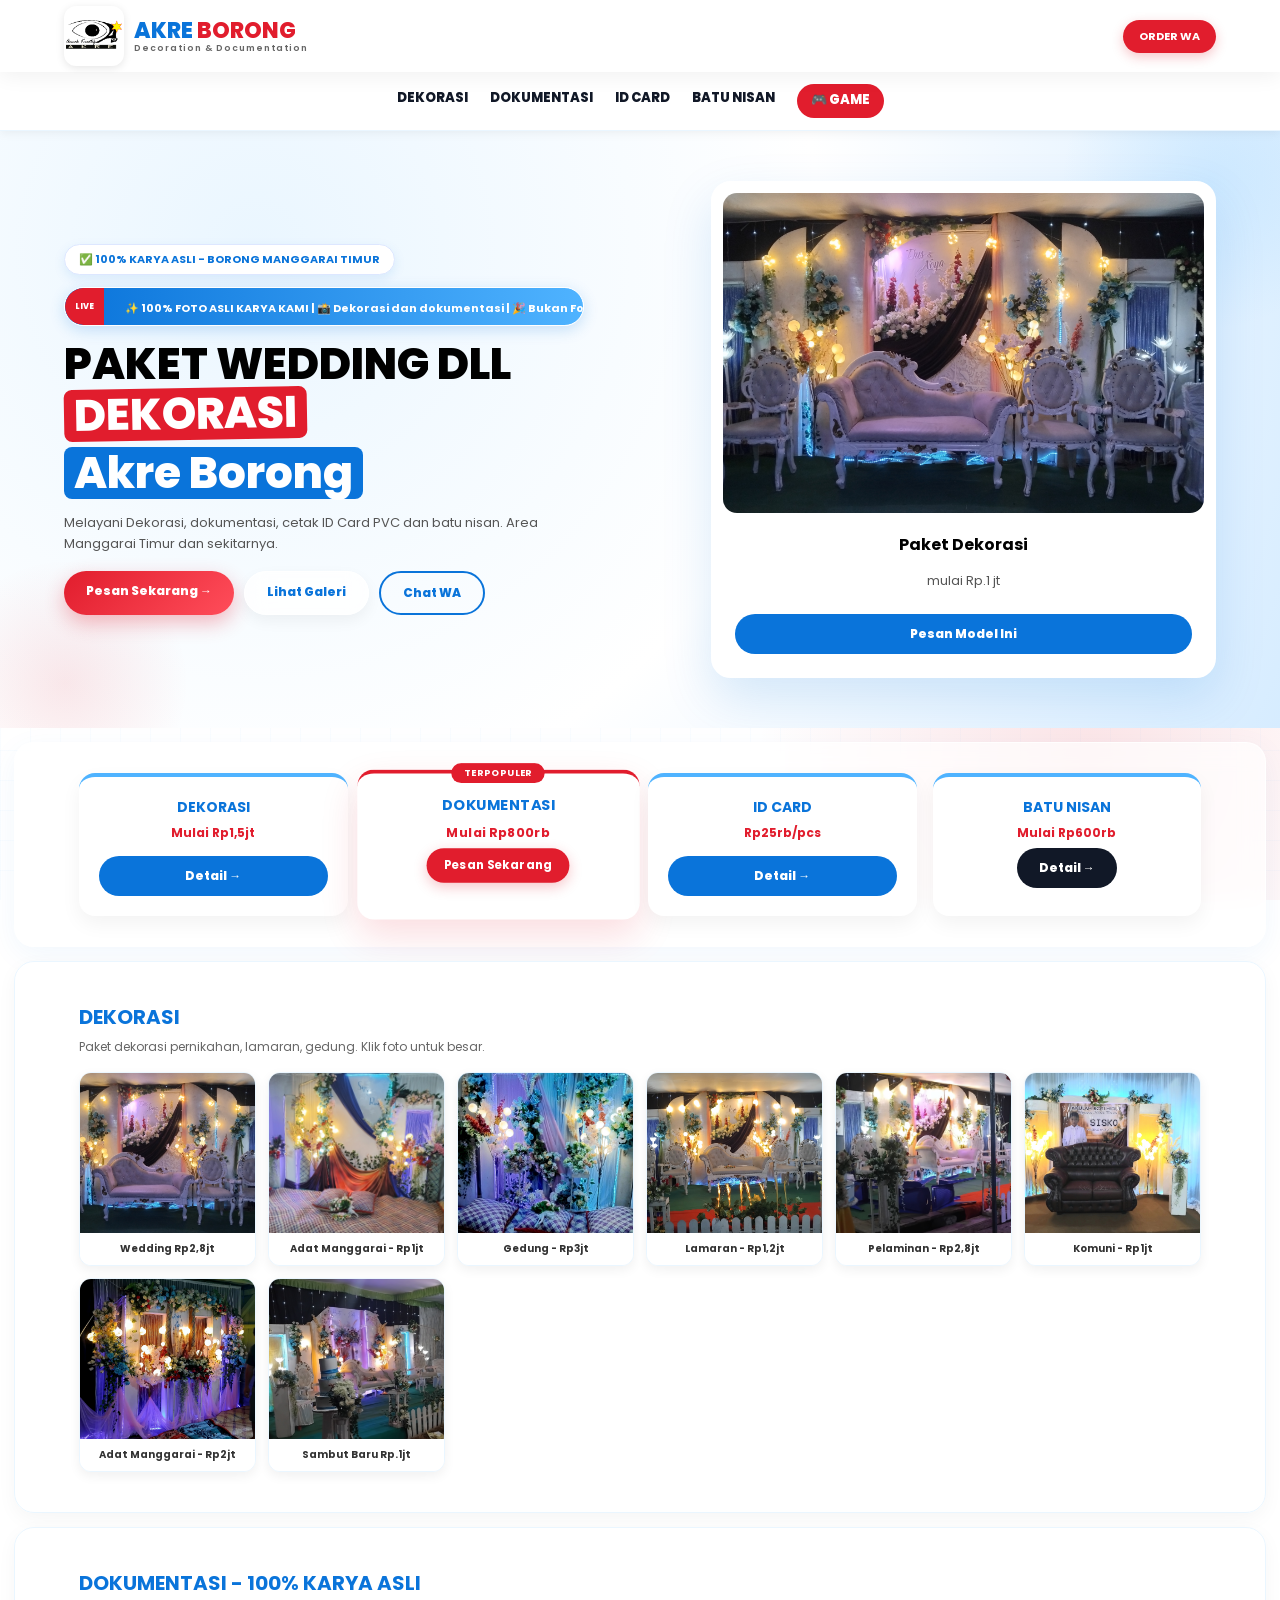
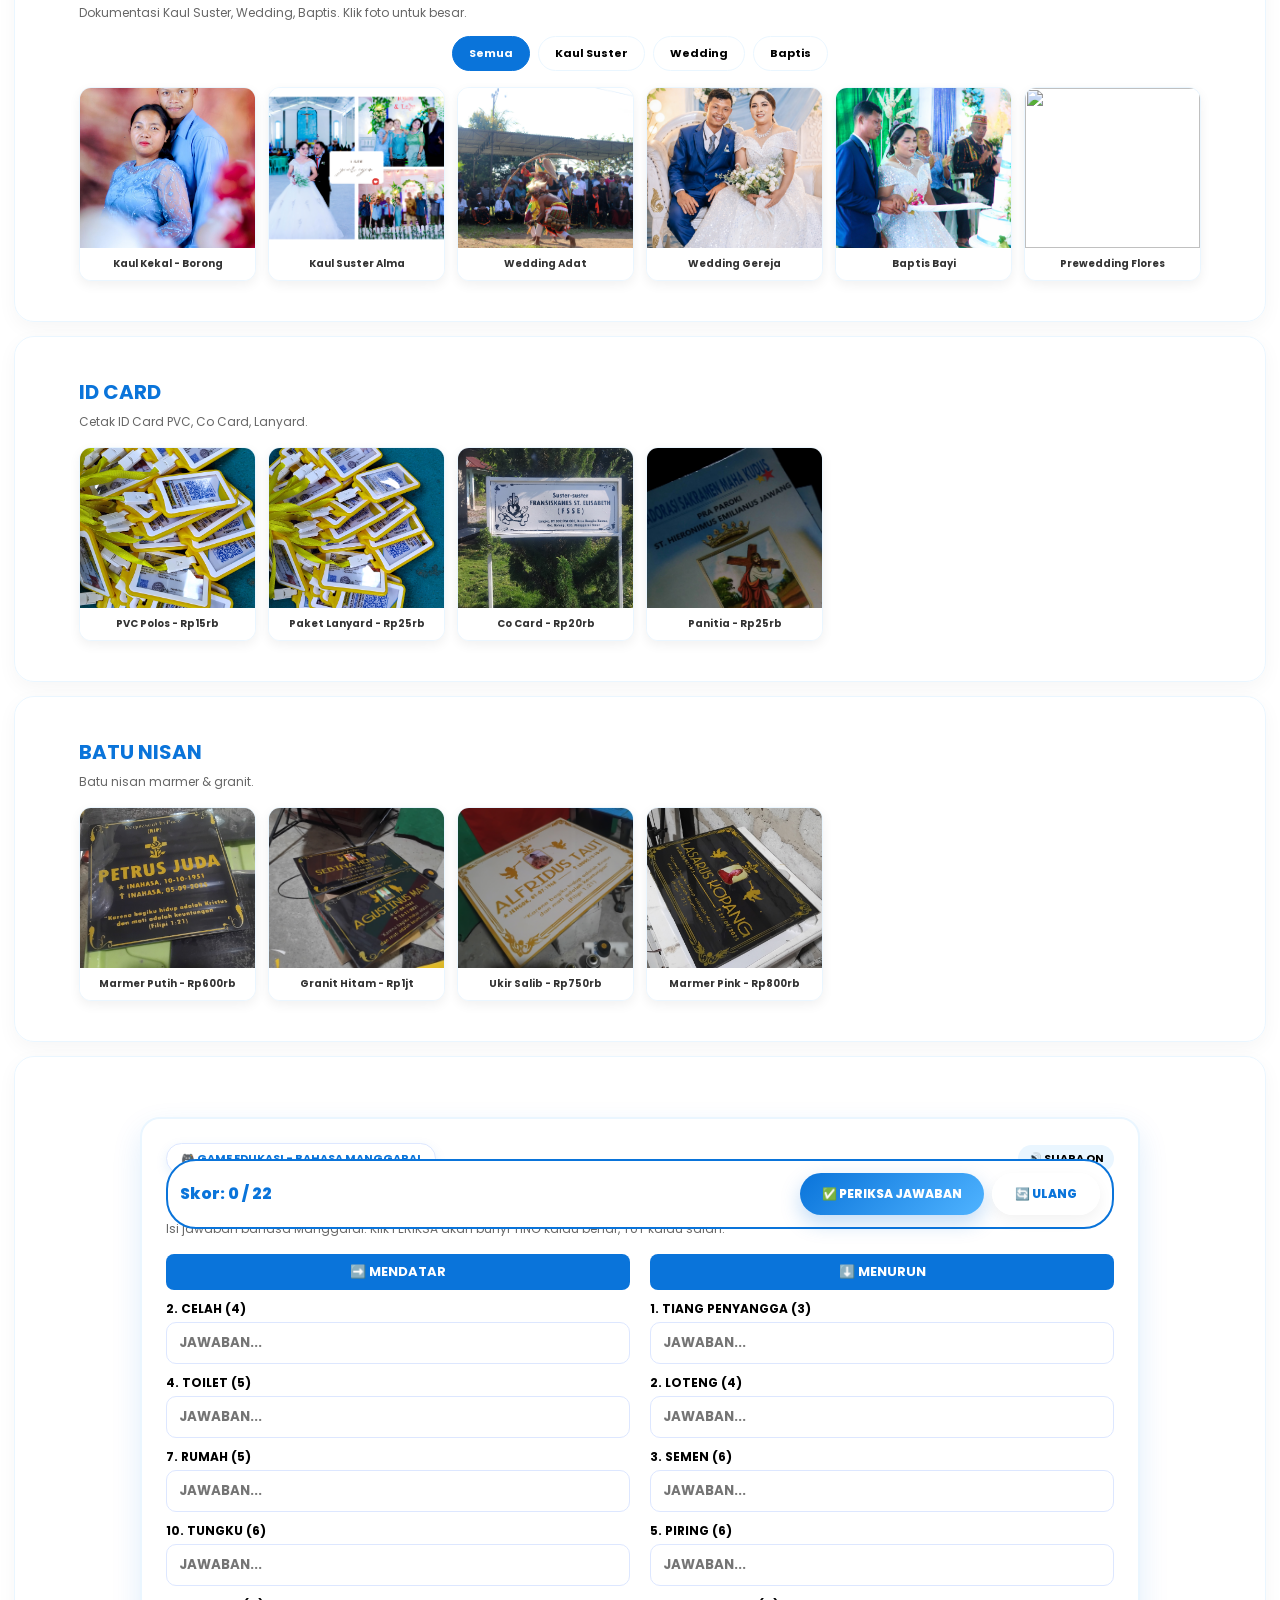
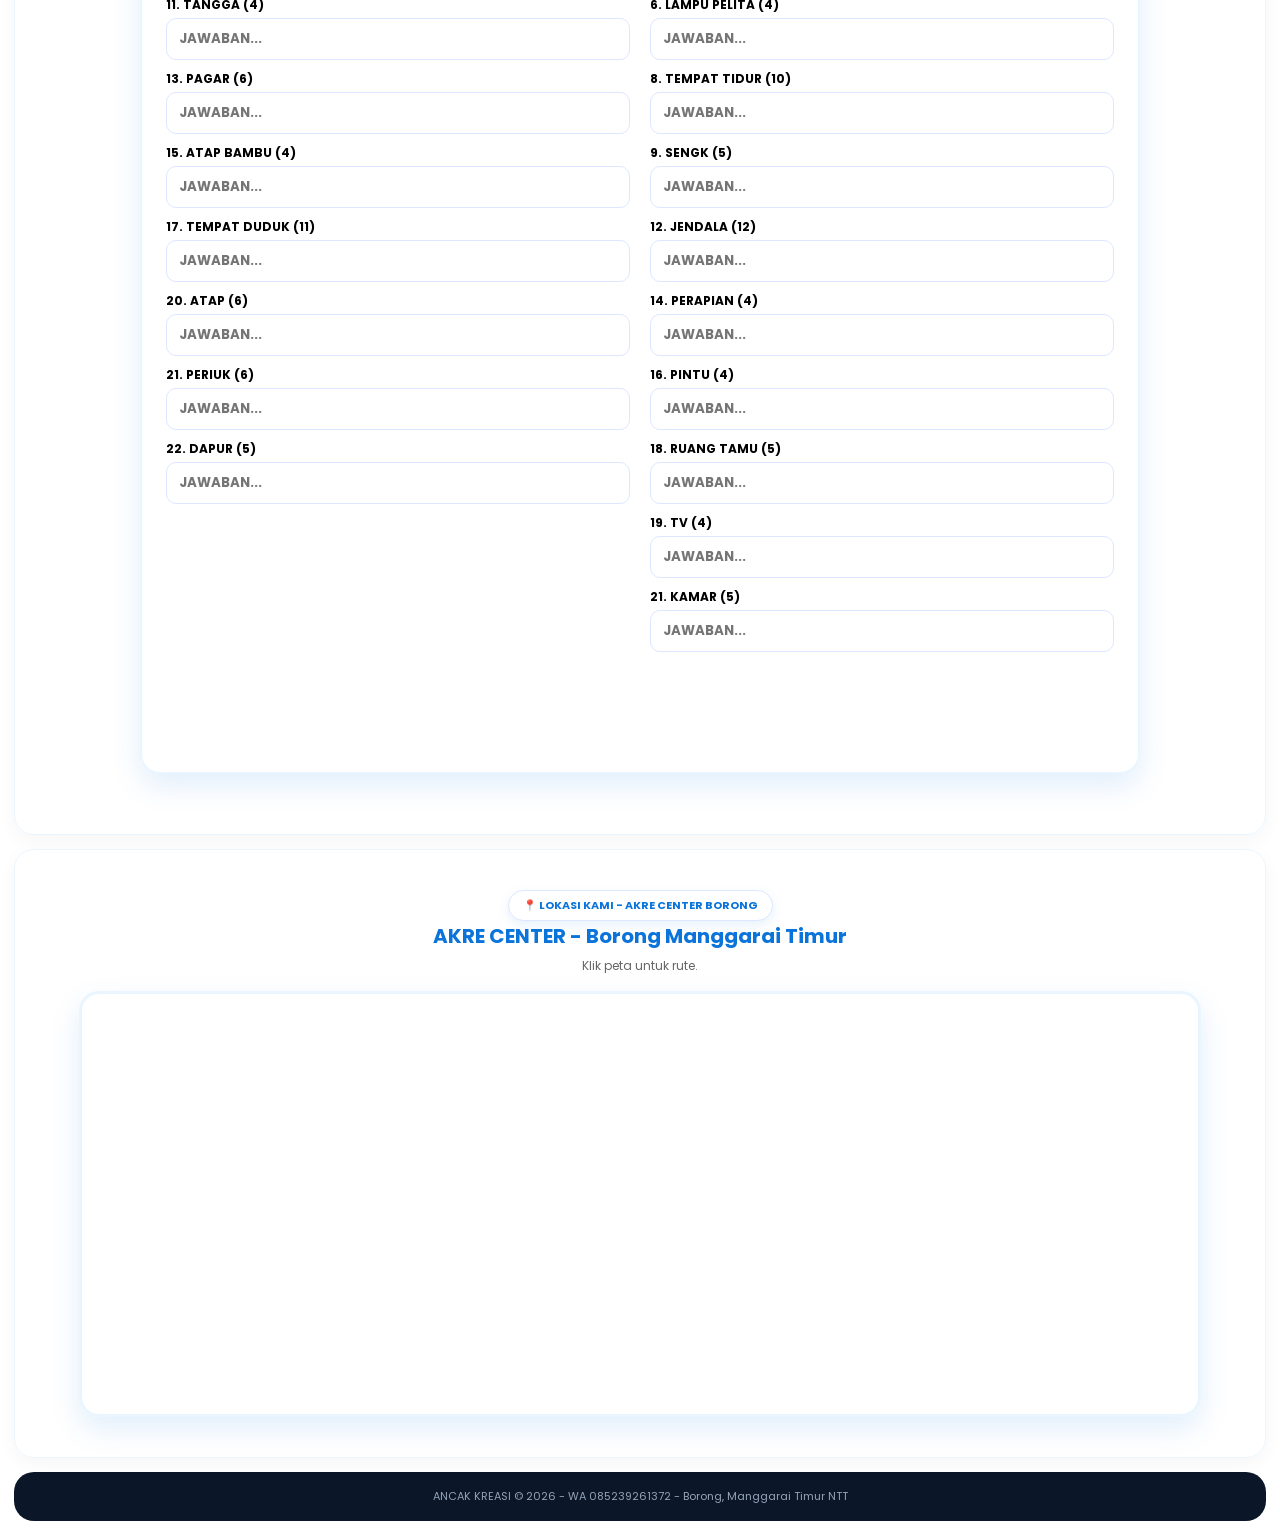
==== index.html @ f11e7304 "Enhance game section and update ID Card/Batu Nisan Added a new game section with interactive feature" ====
<!DOCTYPE html>
<html lang="id">
<head>
<meta charset="UTF-8">
<meta name="viewport" content="width=device-width, initial-scale=1.0">
<title>AKRE BORONG - Dekorasi Manggarai Timur Borong NTT</title>
<meta name="description" content="Pusat dekorasi wedding, dokumentasi, ID Card, batu nisan di Borong Manggarai Timur NTT. 100% karya asli.">
<link rel="stylesheet" href="style.css">
<link href="https://fonts.googleapis.com/css2?family=Poppins:wght@400;600;700;800&display=swap" rel="stylesheet">
<link rel="icon" href="logo.png">
<style>
.game-box{max-width:1000px;margin:20px auto;background:white;padding:24px;border-radius:20px;border:2px solid #eaf6ff;box-shadow:0 12px 30px rgba(10,116,218,.12)}
.game-box .columns{display:grid;grid-template-columns:1fr 1fr;gap:20px;margin-top:16px}
@media(max-width:700px){.game-box .columns{grid-template-columns:1fr}}
.col h3{background:#0a74da;color:white;padding:8px 12px;border-radius:8px;font-size:13px;text-align:center;margin-bottom:10px}
.item{margin:10px 0} .item label{font-size:12px;font-weight:700;display:block;margin-bottom:4px}
.item input{width:100%;padding:10px 12px;border-radius:10px;border:1.5px solid #dde7ff;font-weight:700;text-transform:uppercase}
.item.correct input{border-color:#28a745;background:#d4edda} .item.wrong input{border-color:#dc3545;background:#f8d7da}
.score-bar{position:sticky;bottom:10px;background:white;border:2px solid #0a74da;padding:12px;border-radius:30px;display:flex;justify-content:space-between;align-items:center;flex-wrap:wrap;gap:8px;margin-top:16px}
.sound-toggle{font-size:11px;background:#eaf6ff;padding:5px 10px;border-radius:20px;cursor:pointer;border:none;font-weight:700}
</style>
</head>
<body>

<header class="navbar">
 <div class="logo">
  <img src="logo.png" alt="Logo AKRE BORONG" class="logo-img">
  <div class="logo-text">AKRE <span>BORONG</span><small>Decoration & Documentation</small></div>
</div>
  <a href="https://wa.me/6285239261372" class="btn btn-red-small">ORDER WA</a>
</header>

<nav class="menu-bar">
  <a href="#dekorasi" class="active">DEKORASI</a>
  <a href="#dokumentasi">DOKUMENTASI</a>
  <a href="#idcard">ID CARD</a>
  <a href="#batu-nisan">BATU NISAN</a>
  <a href="#game-mbaru" style="background:#e11d2d;color:white;padding:6px 14px;border-radius:20px;">🎮 GAME</a>
</nav>

<section class="hero">
  <div class="hero-text">
  <span class="badge-top">✅ 100% KARYA ASLI - BORONG MANGGARAI TIMUR</span>
  <div class="marquee-karya-asli">
    <div class="marquee-track-karya">
      <span>✨ 100% FOTO ASLI KARYA KAMI | 📸 Dekorasi dan dokumentasi | 🎉 Bukan Foto Google | 💎 Hasil Dokumentasi kami | 🔥 Promo Dekorasi + Dokumentasi ada diskon | 📍 Borong Manggarai Timur | 💬 WA 085239261372 |</span>
      <span>✨ 100% FOTO ASLI KARYA KAMI | 📸 Dekorasi dan dokumentasi | 🎉 Bukan Foto Google | 💎 Hasil Dokumentasi kami | 🔥 Promo Dekorasi + Dokumentasi ada diskon | 📍 Borong Manggarai Timur | 💬 WA 085239261372 |</span>
    </div>
  </div>
  <h1>PAKET WEDDING DLL <br><span class="highlight-red">DEKORASI</span><br><span class="highlight-blue">Akre Borong</span></h1>
    <p>Melayani Dekorasi, dokumentasi, cetak ID Card PVC dan batu nisan. Area Manggarai Timur dan sekitarnya.</p>
    <div class="hero-buttons">
      <a href="#dekorasi" class="btn btn-gradient-red">Pesan Sekarang →</a>
      <a href="#dokumentasi" class="btn btn-glass-white">Lihat Galeri</a>
      <a href="https://wa.me/6285239261372" class="btn btn-outline-blue">Chat WA</a>
    </div>
  </div>
  <div class="hero-card">
    <img src="dekorasi.jpg" alt="dekorasi">
    <div class="card-mini">
      <h4>Paket Dekorasi</h4>
      <p>mulai Rp.1 jt</p>
      <a href="#dekorasi" class="btn btn-blue-full">Pesan Model Ini</a>
    </div>
  </div>
</section>

<section class="features">
  <div class="feature-box"><h3>DEKORASI</h3><p>Mulai Rp1,5jt</p><a href="#dekorasi" class="btn btn-blue">Detail →</a></div>
  <div class="feature-box featured"><div class="ribbon">TERPOPULER</div><h3>DOKUMENTASI</h3><p>Mulai Rp800rb</p><a href="#dokumentasi" class="btn btn-red">Pesan Sekarang</a></div>
  <div class="feature-box"><h3>ID CARD</h3><p>Rp25rb/pcs</p><a href="#idcard" class="btn btn-blue">Detail →</a></div>
  <div class="feature-box"><h3>BATU NISAN</h3><p>Mulai Rp600rb</p><a href="#batu-nisan" class="btn btn-dark">Detail →</a></div>
</section>

<section id="dekorasi" class="konten-section">
  <h2>DEKORASI</h2>
  <p>Paket dekorasi pernikahan, lamaran, gedung. Klik foto untuk besar.</p>
  <div class="gallery-grid">
    <div class="gallery-item"><img src="dekorasi.jpg" onclick="openLightbox(this.src)"><span class="gallery-caption">Wedding Rp2,8jt</span></div>
    <div class="gallery-item"><img src="dekorasi2.jpg" onclick="openLightbox(this.src)"><span class="gallery-caption">Adat Manggarai - Rp1jt</span></div>
    <div class="gallery-item"><img src="dekorasi3.jpg" onclick="openLightbox(this.src)"><span class="gallery-caption">Gedung - Rp3jt</span></div>
    <div class="gallery-item"><img src="dekorasi4.jpg" onclick="openLightbox(this.src)"><span class="gallery-caption">Lamaran - Rp1,2jt</span></div>
    <div class="gallery-item"><img src="dekorasi5.jpg" onclick="openLightbox(this.src)"><span class="gallery-caption">Pelaminan - Rp2,8jt</span></div>
    <div class="gallery-item"><img src="dekorasi6.jpg" onclick="openLightbox(this.src)"><span class="gallery-caption">Komuni - Rp1jt</span></div>
    <div class="gallery-item"><img src="dekorasi7.jpg" onclick="openLightbox(this.src)"><span class="gallery-caption">Adat Manggarai - Rp2jt</span></div>
    <div class="gallery-item"><img src="dekorasi8.jpg" onclick="openLightbox(this.src)"><span class="gallery-caption">Sambut Baru Rp.1jt</span></div>
  </div>
</section>

<section id="dokumentasi" class="konten-section">
  <h2>DOKUMENTASI - 100% KARYA ASLI</h2>
  <p>Dokumentasi Kaul Suster, Wedding, Baptis. Klik foto untuk besar.</p>
  <div class="filter-buttons">
    <button class="filter-btn active" onclick="filterDok('all')">Semua</button>
    <button class="filter-btn" onclick="filterDok('kaul')">Kaul Suster</button>
    <button class="filter-btn" onclick="filterDok('wedding')">Wedding</button>
    <button class="filter-btn" onclick="filterDok('baptis')">Baptis</button>
  </div>
  <div class="gallery-grid dok-grid">
    <div class="gallery-item" data-category="kaul"><img src="dokumentasi.jpg" onclick="openLightbox(this.src)"><span class="gallery-caption">Kaul Kekal - Borong</span></div>
    <div class="gallery-item" data-category="kaul"><img src="dokumentasi2.jpg" onclick="openLightbox(this.src)"><span class="gallery-caption">Kaul Suster Alma</span></div>
    <div class="gallery-item" data-category="wedding"><img src="dokumentasi3.jpg" onclick="openLightbox(this.src)"><span class="gallery-caption">Wedding Adat</span></div>
    <div class="gallery-item" data-category="wedding"><img src="dokumentasi4.jpg" onclick="openLightbox(this.src)"><span class="gallery-caption">Wedding Gereja</span></div>
    <div class="gallery-item" data-category="baptis"><img src="dokumentasi5.jpg" onclick="openLightbox(this.src)"><span class="gallery-caption">Baptis Bayi</span></div>
    <div class="gallery-item" data-category="wedding"><img src="dokumentasi6.jpg" onclick="openLightbox(this.src)"><span class="gallery-caption">Prewedding Flores</span></div>
  </div>
</section>

<section id="idcard" class="konten-section"><h2>ID CARD</h2><p>Cetak ID Card PVC, Co Card, Lanyard.</p><div class="gallery-grid"><div class="gallery-item"><img src="idcard.jpg" onclick="openLightbox(this.src)"><span class="gallery-caption">PVC Polos - Rp15rb</span></div><div class="gallery-item"><img src="idcard2.jpg" onclick="openLightbox(this.src)"><span class="gallery-caption">Paket Lanyard - Rp25rb</span></div><div class="gallery-item"><img src="idcard3.jpg" onclick="openLightbox(this.src)"><span class="gallery-caption">Co Card - Rp20rb</span></div><div class="gallery-item"><img src="idcard4.jpg" onclick="openLightbox(this.src)"><span class="gallery-caption">Panitia - Rp25rb</span></div></div></section>

<section id="batu-nisan" class="konten-section"><h2>BATU NISAN</h2><p>Batu nisan marmer & granit.</p><div class="gallery-grid"><div class="gallery-item"><img src="nisan.jpg" onclick="openLightbox(this.src)"><span class="gallery-caption">Marmer Putih - Rp600rb</span></div><div class="gallery-item"><img src="nisan2.jpg" onclick="openLightbox(this.src)"><span class="gallery-caption">Granit Hitam - Rp1jt</span></div><div class="gallery-item"><img src="nisan3.jpg" onclick="openLightbox(this.src)"><span class="gallery-caption">Ukir Salib - Rp750rb</span></div><div class="gallery-item"><img src="nisan4.jpg" onclick="openLightbox(this.src)"><span class="gallery-caption">Marmer Pink - Rp800rb</span></div></div></section>

<section id="game-mbaru" class="konten-section">
  <div class="game-box">
    <div style="display:flex;justify-content:space-between;align-items:center;flex-wrap:wrap;gap:8px">
      <span class="badge-top">🎮 GAME EDUKASI - BAHASA MANGGARAI</span>
      <button id="soundBtn" class="sound-toggle" onclick="toggleSound()">🔊 SUARA ON</button>
    </div>
    <h2 style="margin-top:10px">Teka Teki Silang: Rumah Mbaru</h2>
    <p style="font-size:12px;color:#666">Isi jawaban bahasa Manggarai. Klik PERIKSA akan bunyi TING kalau benar, TUT kalau salah.</p>
    <div class="columns">
      <div class="col" id="mendatar"><h3>➡️ MENDATAR</h3></div>
      <div class="col" id="menurun"><h3>⬇️ MENURUN</h3></div>
    </div>
    <div class="score-bar">
      <div id="scoreText" style="font-weight:800;color:#0a74da">Skor: 0 / 22</div>
      <div style="display:flex;gap:8px">
        <button class="btn btn-gradient-blue" onclick="checkGame()">✅ PERIKSA JAWABAN</button>
        <button class="btn btn-glass-white" onclick="resetGame()">🔄 ULANG</button>
      </div>
    </div>
  </div>
</section>

<section id="lokasi" class="konten-section maps-section">
  <div class="maps-header">
    <span class="badge-top">📍 LOKASI KAMI - AKRE CENTER BORONG</span>
    <h2>AKRE CENTER - Borong Manggarai Timur</h2>
    <p>Klik peta untuk rute.</p>
  </div>
  <div class="maps-wrapper">
    <iframe src="https://www.google.com/maps/embed?pb=!1m18!1m12!1m3!1d3943.261555715045!2d120.58934627482067!3d-8.761443889459057!2m3!1f0!2f0!3f0!3m2!1i1024!2i768!4f13.1!3m3!1m2!1s0x2db30ce6aaaaaaab%3A0x481b73c2563d6dce!2sAKRE%20CENTER!5e0!3m2!1sid!2sid!4v1792207381445!5m2!1sid!2sid" width="100%" height="420" style="border:0;" allowfullscreen="" loading="lazy"></iframe>
  </div>
</section>

<div id="lightbox" class="lightbox" onclick="closeLightbox()"><span class="close">&times;</span><img id="lightbox-img" src=""></div>
<footer>ANCAK KREASI © 2026 - WA 085239261372 - Borong, Manggarai Timur NTT</footer>

<script>
// === SOUND SYSTEM TANPA FILE MP3 ===
let audioCtx=null; let soundOn=true;
function initAudio(){ if(!audioCtx) audioCtx=new (window.AudioContext||window.webkitAudioContext)(); }
function tone(f,d,v=0.4,t='sine'){ if(!soundOn) return; initAudio(); const o=audioCtx.createOscillator(), g=audioCtx.createGain(); o.type=t; o.frequency.value=f; o.connect(g); g.connect(audioCtx.destination); g.gain.setValueAtTime(v,audioCtx.currentTime); g.gain.exponentialRampToValueAtTime(0.01,audioCtx.currentTime+d); o.start(); o.stop(audioCtx.currentTime+d); }
function playCorrect(){ tone(880,0.2,0.5); setTimeout(()=>tone(1200,0.3,0.4),120); if(navigator.vibrate) navigator.vibrate(80); }
function playWrong(){ tone(180,0.4,0.5,'square'); if(navigator.vibrate) navigator.vibrate([100,50,100]); }
function playWin(){ [523,659,784,1046].forEach((f,i)=>setTimeout(()=>tone(f,0.5,0.5),i*150)); setTimeout(()=>tone(1318,1,0.6),700); if(navigator.vibrate) navigator.vibrate([100,50,100,50,300]); }
function toggleSound(){ soundOn=!soundOn; document.getElementById('soundBtn').innerText=soundOn?'🔊 SUARA ON':'🔇 SUARA OFF'; if(soundOn){ initAudio(); tone(600,0.2); } }

// === GAME DATA 22 SOAL ===
const data = {
 mendatar:[
  {no:2, clue:"CELAH (4)", ans:"LEWO"},
  {no:4, clue:"TOILET (5)", ans:"KAKUS"},
  {no:7, clue:"RUMAH (5)", ans:"MBARU"},
  {no:10, clue:"TUNGKU (6)", ans:"LIKANG"},
  {no:11, clue:"TANGGA (4)", ans:"REDE"},
  {no:13, clue:"PAGAR (6)", ans:"KINTAL"},
  {no:15, clue:"ATAP BAMBU (4)", ans:"KAAP"},
  {no:17, clue:"TEMPAT DUDUK (11)", ans:"PALANGLONTO"},
  {no:20, clue:"ATAP (6)", ans:"NGANDO"},
  {no:21, clue:"PERIUK (6)", ans:"LEWING"},
  {no:22, clue:"DAPUR (5)", ans:"DAPUR"},
 ],
 menurun:[
  {no:1, clue:"TIANG PENYANGGA (3)", ans:"NOK"},
  {no:2, clue:"LOTENG (4)", ans:"LEBA"},
  {no:3, clue:"SEMEN (6)", ans:"SEMENG"},
  {no:5, clue:"PIRING (6)", ans:"MANGKO"},
  {no:6, clue:"LAMPU PELITA (4)", ans:"CULU"},
  {no:8, clue:"TEMPAT TIDUR (10)", ans:"PALANGTOKO"},
  {no:9, clue:"SENGK (5)", ans:"BELEK"},
  {no:12, clue:"JENDALA (12)", ans:"PARANTONGANG"},
  {no:14, clue:"PERAPIAN (4)", ans:"SAPO"},
  {no:16, clue:"PINTU (4)", ans:"PARA"},
  {no:18, clue:"RUANG TAMU (5)", ans:"LUTUR"},
  {no:19, clue:"TV (4)", ans:"TIWI"},
  {no:21, clue:"KAMAR (5)", ans:"LOANG"},
 ]
};
function renderGame(){
  const m=document.getElementById('mendatar'), n=document.getElementById('menurun');
  data.mendatar.forEach(o=>{ m.innerHTML+=`<div class="item" id="m-${o.no}"><label>${o.no}. ${o.clue}</label><input id="input-m-${o.no}" placeholder="JAWABAN..." onfocus="initAudio()"></div>`; });
  data.menurun.forEach(o=>{ n.innerHTML+=`<div class="item" id="n-${o.no}"><label>${o.no}. ${o.clue}</label><input id="input-n-${o.no}" placeholder="JAWABAN..." onfocus="initAudio()"></div>`; });
}
renderGame();
function checkGame(){
 let score=0; const total=22; let hasWrong=false;
 [...data.mendatar.map(o=>({...o,type:'m'})), ...data.menurun.map(o=>({...o,type:'n'}))].forEach(o=>{
   const inp=document.getElementById(`input-${o.type}-${o.no}`); const card=document.getElementById(`${o.type}-${o.no}`);
   if(inp.value.toUpperCase().trim()===o.ans){card.className='item correct'; score++;} else {card.className='item wrong'; hasWrong=true;}
 });
 document.getElementById('scoreText').innerText=`Skor: ${score} / ${total} ${score===total?'🎉 MENANG!':''}`;
 if(score===total){ playWin(); setTimeout(()=>{ alert('SELAMAT! Skor 22/22! 🎉 Screenshot & kirim ke WA dapat DISKON 15%!'); window.open('https://wa.me/6285239261372?text=Halo%20AKRE%20saya%20menang%20Game%20TTS%20Mbaru%2022/22'); },700); }
 else if(score>0 && !hasWrong){ playCorrect(); }
 else if(hasWrong && score>0){ playCorrect(); setTimeout(playWrong,350); }
 else { playWrong(); }
}
function resetGame(){ initAudio(); if(soundOn) tone(440,0.15); if(navigator.vibrate) navigator.vibrate(30); document.querySelectorAll('#game-mbaru input').forEach(i=>{i.value=''; i.parentElement.className='item';}); document.getElementById('scoreText').innerText='Skor: 0 / 22'; }

// lain
const sections=document.querySelectorAll('.konten-section'); const menuLinks=document.querySelectorAll('.menu-bar a');
window.addEventListener('scroll',()=>{ let cur=''; sections.forEach(s=>{ if(scrollY>=s.offsetTop-160) cur=s.id; }); menuLinks.forEach(a=>{ a.classList.remove('active'); if(a.getAttribute('href')==='#'+cur) a.classList.add('active'); }); });
function openLightbox(s){document.getElementById('lightbox-img').src=s;document.getElementById('lightbox').classList.add('active');}
function closeLightbox(){document.getElementById('lightbox').classList.remove('active');}
function filterDok(c){ document.querySelectorAll('.filter-btn').forEach(b=>b.classList.remove('active')); event.target.classList.add('active'); document.querySelectorAll('.dok-grid .gallery-item').forEach(it=>{ it.style.display=(c==='all'||it.dataset.category===c)?'block':'none'; }); }
</script>
</body>
</html>
---- style.css ----
:root{
  --blue-light:#4fb3ff;
  --blue-dark:#0a74da;
  --red:#e11d2d;
  --red-light:#ff4d5a;
  --white:#ffffff;
  --gray:#f5f8ff;
}
*{margin:0;padding:0;box-sizing:border-box;font-family:'Poppins',sans-serif}
body{
  background-color:#fff;
  background-image: 
    radial-gradient(circle at 15% 15%, rgba(79,179,255,0.18) 0%, transparent 25%),
    radial-gradient(circle at 85% 85%, rgba(225,29,45,0.12) 0%, transparent 25%),
    radial-gradient(circle at 50% 10%, rgba(79,179,255,0.10) 0%, transparent 30%),
    linear-gradient(rgba(79,179,255,0.03) 1px, transparent 1px),
    linear-gradient(90deg, rgba(79,179,255,0.03) 1px, transparent 1px);
  background-size:100% 100%,100% 100%,100% 100%,30px 30px,30px 30px;
  background-attachment:fixed;
  min-height:100vh;
}
/* NAVBAR */
.navbar{
  display:flex;justify-content:space-between;align-items:center;
  padding:10px 5%;background:rgba(255,255,255,0.98);
  backdrop-filter:blur(12px);position:sticky;top:0;z-index:102;
  box-shadow:0 4px 20px rgba(0,0,0,0.06);height:72px;
}
.logo{display:flex;align-items:center;gap:10px;font-weight:800;font-size:22px;color:var(--blue-dark)}
.logo-img{width:60px;height:60px;border-radius:12px;object-fit:contain;background:white;padding:2px;box-shadow:0 2px 8px rgba(0,0,0,0.1)}
.logo-text{line-height:1} .logo-text small{display:block;font-size:9px;color:#666;font-weight:600;letter-spacing:1px;margin-top:2px}
.logo span{color:var(--red)}
/* MENU BAR 4 MENU - RATA TENGAH */
.menu-bar{
  position:sticky;top:72px;z-index:101;display:flex;justify-content:center;align-items:center;flex-wrap:wrap;gap:22px;
  padding:12px 5%;background:#ffffff;border-bottom:1.5px solid #eaf6ff;width:100%;box-shadow:0 2px 10px rgba(0,0,0,0.06);
}
.menu-bar a{font-size:13px;font-weight:800;color:#111827;text-decoration:none;white-space:nowrap;padding-bottom:4px;border-bottom:2.5px solid transparent;transition:.2s}
.menu-bar a.active{color:var(--red);border-bottom-color:var(--red)} .menu-bar a:hover{color:var(--blue-light)}
/* HERO */
.hero{position:relative;overflow:hidden;display:grid;grid-template-columns:1.1fr 0.9fr;gap:30px;padding:50px 5%;background:radial-gradient(circle at 20% 20%, #eaf6ff 0%, #ffffff 50%, #d6ecff 100%);align-items:center}
.hero::before{content:"";position:absolute;width:300px;height:300px;background:radial-gradient(circle, rgba(79,179,255,0.15), transparent 70%);border-radius:50%;top:-100px;right:-80px;z-index:0}
.hero::after{content:"";position:absolute;width:250px;height:250px;background:radial-gradient(circle, rgba(225,29,45,0.10), transparent 70%);border-radius:50%;bottom:-80px;left:-60px;z-index:0}
.hero > *{position:relative;z-index:1}
.badge-top{background:var(--white);color:var(--blue-dark);border:1.5px solid #dde7ff;padding:6px 14px;border-radius:30px;font-size:11px;font-weight:700;display:inline-block;box-shadow:0 4px 12px rgba(10,116,218,0.1)}
.hero h1{font-size:44px;line-height:1.1;margin:14px 0;font-weight:800} .highlight-red{background:var(--red);color:white;padding:2px 10px;border-radius:8px;transform:rotate(-1deg);display:inline-block} .highlight-blue{background:var(--blue-dark);color:white;padding:2px 10px;border-radius:8px;display:inline-block;margin-top:6px}
.hero p{font-size:13px;color:#555;line-height:1.6;margin:14px 0;max-width:480px} .hero-buttons{display:flex;gap:10px;flex-wrap:wrap;margin-top:16px}
.hero-card{background:white;border-radius:20px;padding:10px;box-shadow:0 20px 50px rgba(10,116,218,0.15);border:2px solid white}
.hero-card img{width:100%;height:320px;object-fit:cover;border-radius:14px} .card-mini{padding:12px;text-align:center}
/* MARQUEE */
.marquee-karya-asli{background:linear-gradient(90deg, #0a74da, #4fb3ff);color:white;border-radius:30px;padding:6px 0;overflow:hidden;white-space:nowrap;margin:12px 0 8px 0;max-width:520px;box-shadow:0 4px 15px rgba(10,116,218,0.2);border:1.5px solid white;position:relative}
.marquee-karya-asli::before{content:"LIVE";position:absolute;left:0;top:0;bottom:0;background:#e11d2d;color:white;font-size:8px;font-weight:800;padding:0 10px;display:flex;align-items:center;border-radius:30px 0 0 30px;z-index:2;animation:blink 1.5s infinite}
.marquee-track-karya{display:inline-flex;animation:marqueeKarya 22s linear infinite;padding-left:60px} .marquee-track-karya span{padding-right:40px;font-size:11px;font-weight:700}
@keyframes marqueeKarya{0%{transform:translateX(0)}100%{transform:translateX(-50%)}} @keyframes blink{0%,100%{opacity:1}50%{opacity:0.6}}
/* BUTTONS */
.btn{padding:11px 22px;border-radius:30px;font-size:12px;font-weight:800;text-decoration:none;display:inline-block;transition:all .3s ease;cursor:pointer;border:none}
.btn-gradient-red{background:linear-gradient(135deg, var(--red), var(--red-light));color:white;box-shadow:0 8px 20px rgba(225,29,45,0.3)} .btn-gradient-blue{background:linear-gradient(135deg, var(--blue-dark), var(--blue-light));color:white;box-shadow:0 8px 20px rgba(10,116,218,0.25)}
.btn-glass-white{background:rgba(255,255,255,0.8);backdrop-filter:blur(10px);border:1.5px solid white;color:var(--blue-dark);box-shadow:0 6px 15px rgba(0,0,0,0.05)} .btn-outline-blue{background:transparent;border:2px solid var(--blue-dark);color:var(--blue-dark)}
.btn-blue-full,.btn-blue{background:var(--blue-dark);color:white;width:100%;margin-top:8px;text-align:center} .btn-red,.btn-red-small{background:var(--red);color:white;box-shadow:0 4px 12px rgba(225,29,45,0.25);padding:8px 16px;border-radius:20px;font-size:11px;text-decoration:none;display:inline-block;font-weight:700}
.btn-dark{background:#111827;color:white}
/* FEATURES */
.features{display:grid;grid-template-columns:repeat(4,1fr);gap:16px;padding:30px 5%;background:rgba(255,255,255,0.7);backdrop-filter:blur(12px);margin:14px;border-radius:20px;border:1px solid rgba(255,255,255,0.8);box-shadow:0 8px 30px rgba(10,116,218,0.06)}
.feature-box{background:white;border-radius:16px;padding:20px;text-align:center;box-shadow:0 8px 20px rgba(0,0,0,0.05);border-top:4px solid var(--blue-light);position:relative;transition:.3s}
.feature-box:hover{transform:translateY(-6px)} .feature-box.featured{border-top-color:var(--red);transform:scale(1.05);box-shadow:0 15px 35px rgba(225,29,45,0.15)}
.feature-box h3{font-size:14px;color:var(--blue-dark)} .feature-box p{font-size:12px;color:var(--red);font-weight:700;margin:6px 0}
.ribbon{position:absolute;top:-10px;left:50%;transform:translateX(-50%);background:var(--red);color:white;font-size:9px;padding:3px 12px;border-radius:20px;font-weight:700}
/* KONTEN SECTION */
.konten-section{padding:40px 5%;background:rgba(255,255,255,0.9);backdrop-filter:blur(10px);margin:14px;border-radius:20px;border:1px solid #eaf6ff;box-shadow:0 6px 20px rgba(0,0,0,0.04)}
.konten-section h2{color:var(--blue-dark);font-size:20px} .konten-section p{font-size:12px;color:#666;margin:6px 0 14px}
/* GALLERY - BANYAK FOTO */
.gallery-grid{display:grid;grid-template-columns:repeat(auto-fill, minmax(160px,1fr));gap:12px;margin-top:16px}
.gallery-item{background:white;border-radius:12px;overflow:hidden;box-shadow:0 4px 12px rgba(0,0,0,0.06);border:1.5px solid #eaf6ff;cursor:pointer;transition:.2s}
.gallery-item:hover{transform:translateY(-4px);box-shadow:0 8px 20px rgba(0,0,0,0.12)} .gallery-item img{width:100%;height:160px;object-fit:cover;display:block}
.gallery-caption{display:block;padding:8px;font-size:10px;font-weight:700;text-align:center;background:white;color:#333}
/* FILTER DOKUMENTASI */
.filter-buttons{display:flex;gap:8px;flex-wrap:wrap;margin:14px 0;justify-content:center}
.filter-btn{padding:8px 16px;border-radius:20px;border:1.5px solid #eaf6ff;background:white;font-size:11px;font-weight:700;cursor:pointer;transition:.2s}
.filter-btn.active,.filter-btn:hover{background:#0a74da;color:white;border-color:#0a74da}
/* LIGHTBOX */
.lightbox{display:none;position:fixed;z-index:9999;left:0;top:0;width:100%;height:100%;background:rgba(0,0,0,0.85);backdrop-filter:blur(5px);justify-content:center;align-items:center}
.lightbox.active{display:flex} .lightbox img{max-width:90%;max-height:85%;border-radius:12px;box-shadow:0 20px 60px rgba(0,0,0,0.5)}
.lightbox .close{position:absolute;top:20px;right:30px;color:white;font-size:40px;font-weight:700;cursor:pointer}
/* MAPS AKRE CENTER */
.maps-section{text-align:center}
.maps-header{margin-bottom:16px}
.maps-wrapper{position:relative;border:3px solid #eaf6ff;border-radius:20px;overflow:hidden;box-shadow:0 12px 30px rgba(10,116,218,0.12)}
.maps-wrapper iframe{display:block;width:100%;height:420px;border:0}
.maps-overlay-btn{position:absolute;bottom:14px;left:50%;transform:translateX(-50%);display:flex;gap:8px;flex-wrap:wrap;justify-content:center;z-index:2;background:rgba(255,255,255,0.9);backdrop-filter:blur(8px);padding:8px 12px;border-radius:30px;box-shadow:0 6px 20px rgba(0,0,0,0.1)}
/* CTA & FOOTER */
.cta{background:rgba(255,255,255,0.8);padding:30px 5%;text-align:center;margin:14px;border-radius:20px} .cta h2{color:var(--blue-dark);margin-bottom:16px} .cta-buttons{display:flex;gap:12px;justify-content:center;flex-wrap:wrap}
footer{background:#0b1628;color:#94a3b8;text-align:center;padding:16px;font-size:11px;border-radius:20px;margin:14px}
/* RESPONSIVE */
@media(max-width:800px){.hero,.features{grid-template-columns:1fr} .hero h1{font-size:32px} .feature-box.featured{transform:none}}
@media(max-width:700px){
  .menu-bar{gap:10px;padding:10px 8px;top:72px} 
  .menu-bar a{font-size:11px}
  .gallery-grid{grid-template-columns:repeat(2,1fr);gap:8px}
  .gallery-item img{height:130px}
  .maps-wrapper iframe{height:320px}
  .maps-overlay-btn{position:static;transform:none;margin:10px auto 0;background:transparent;box-shadow:none;backdrop-filter:none;padding:0}
}
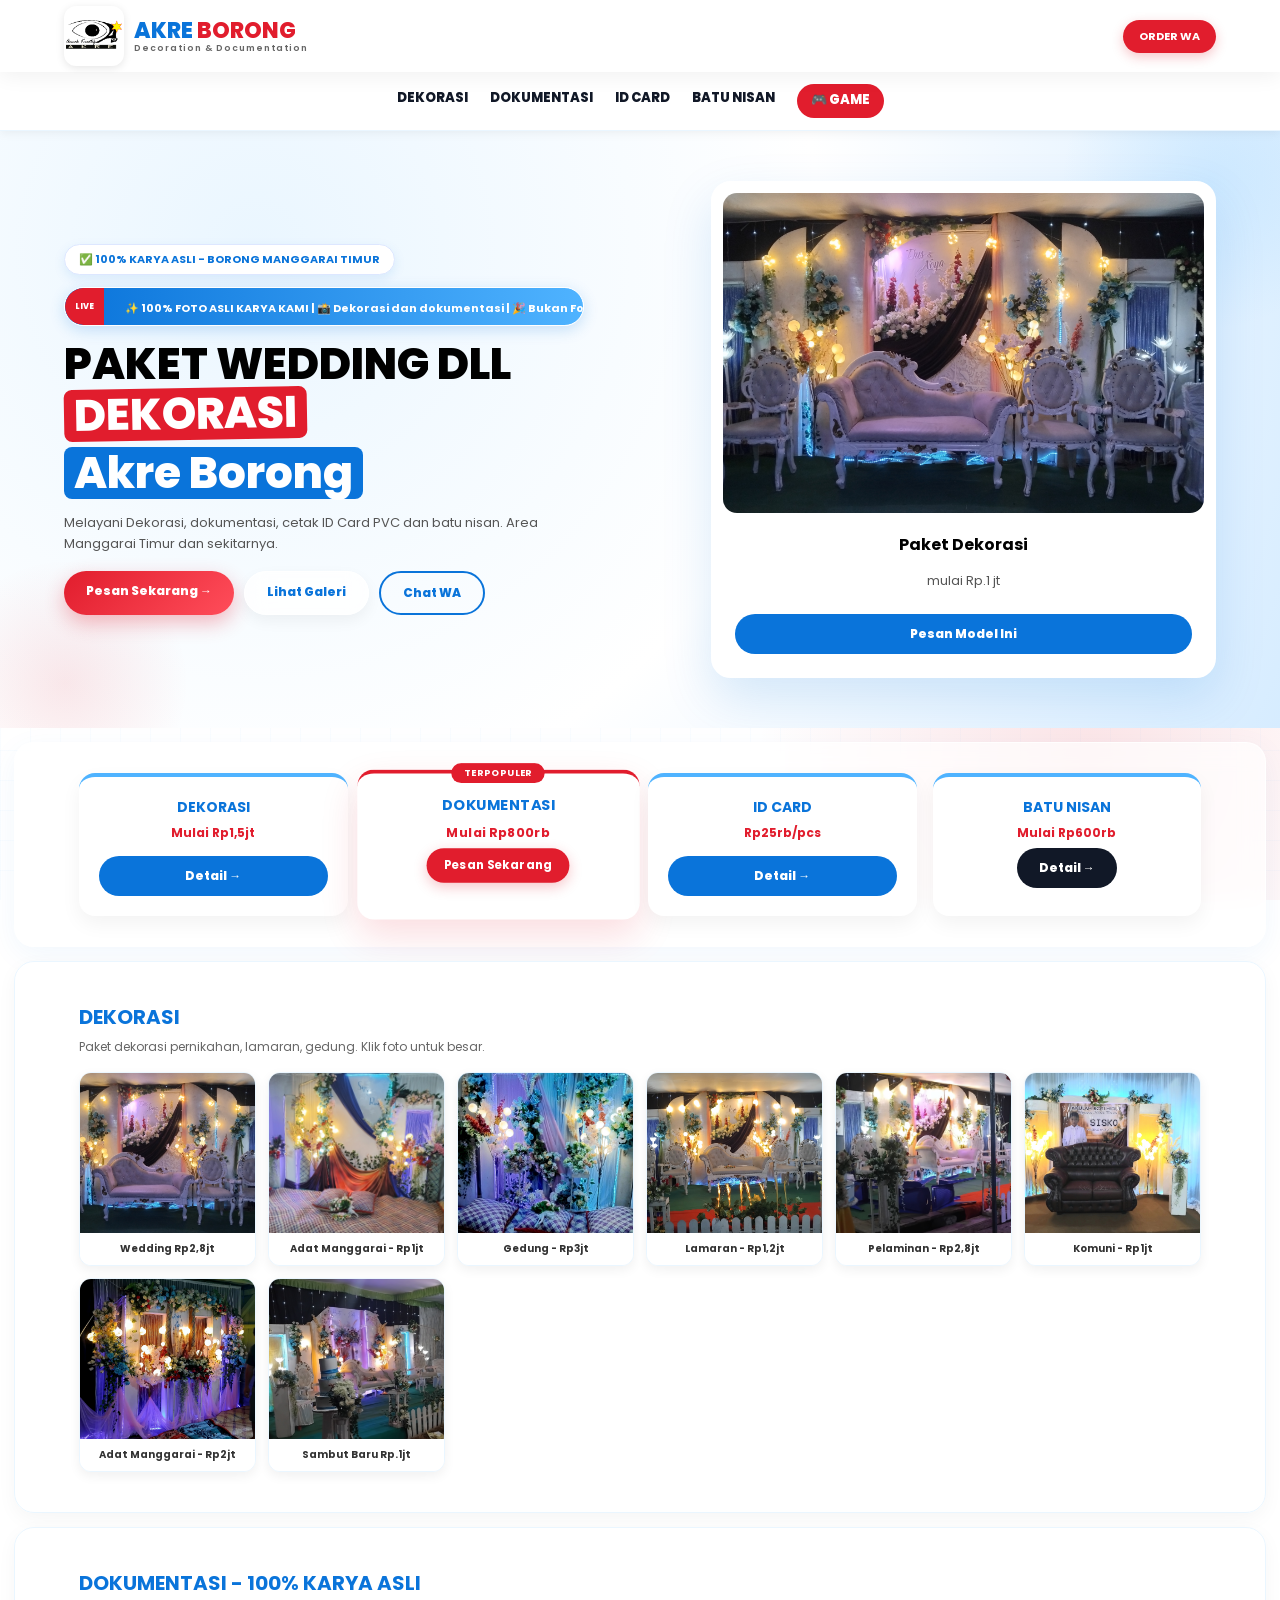
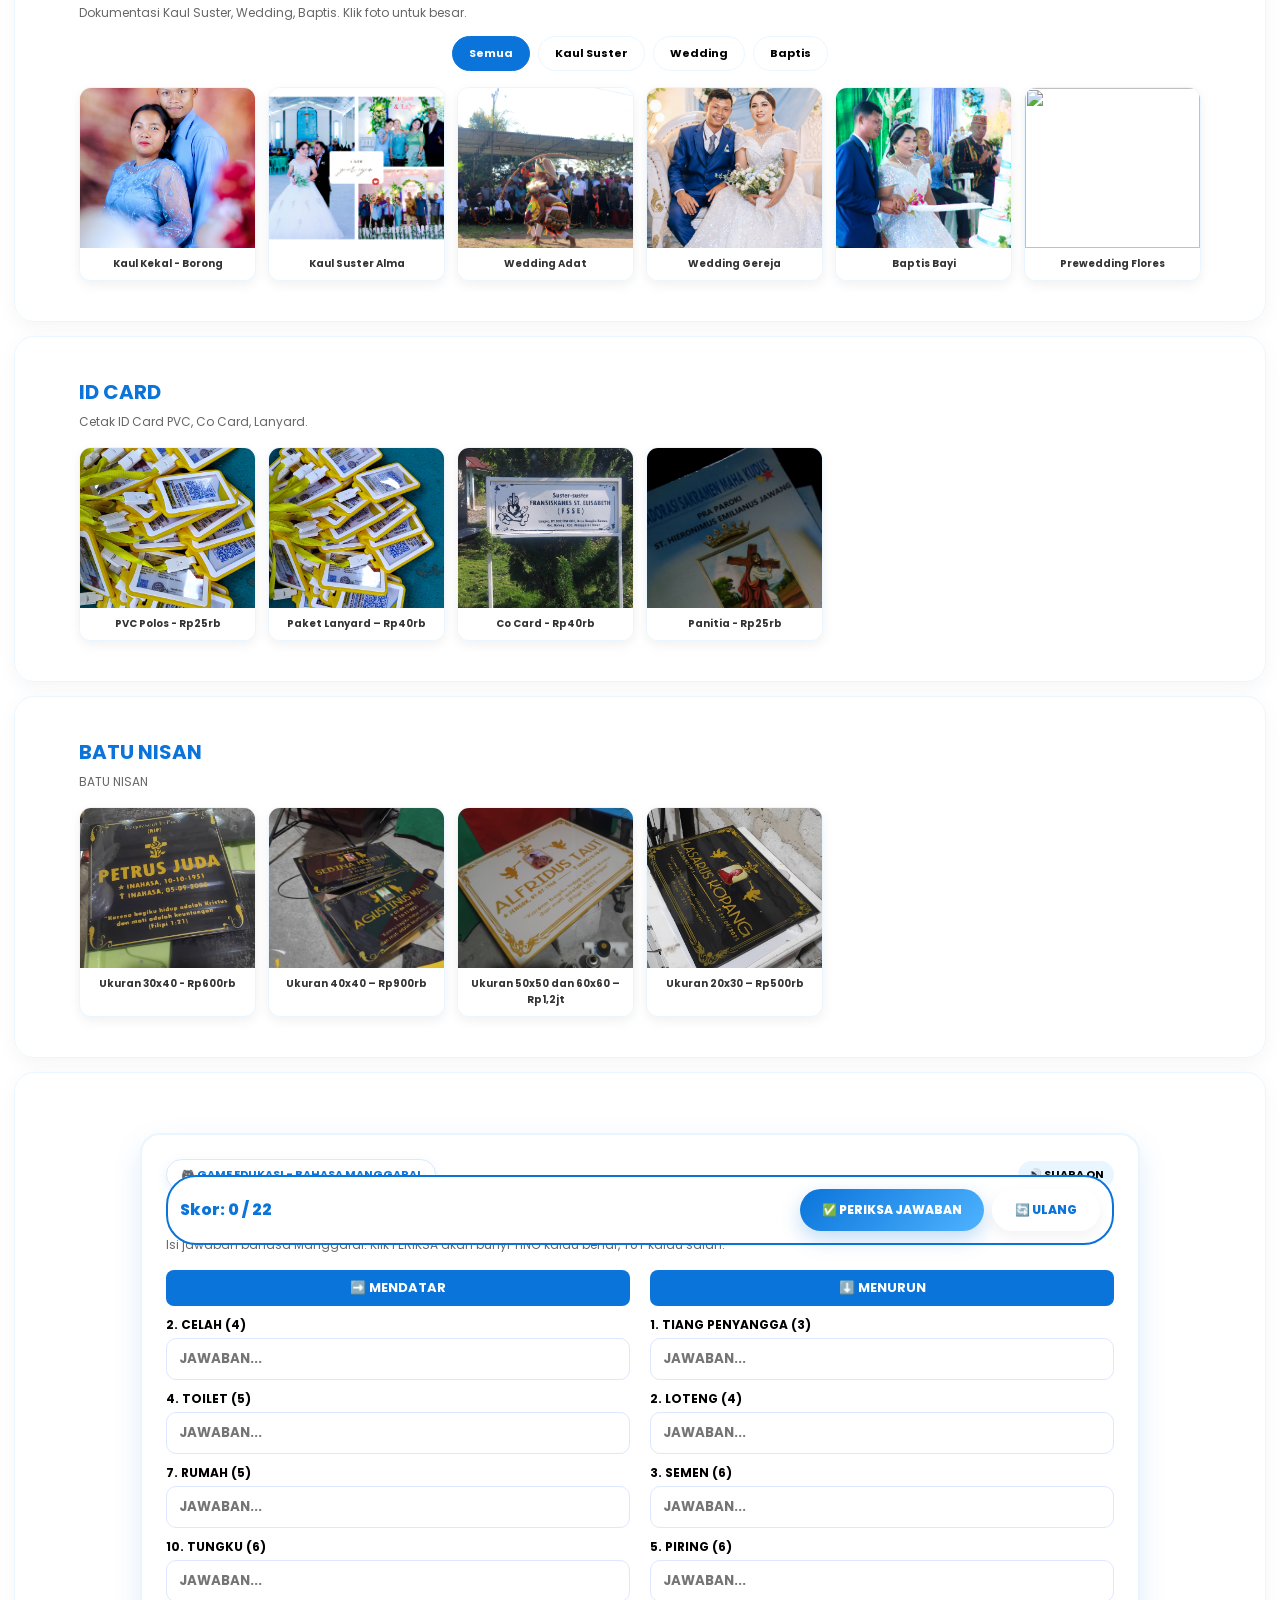
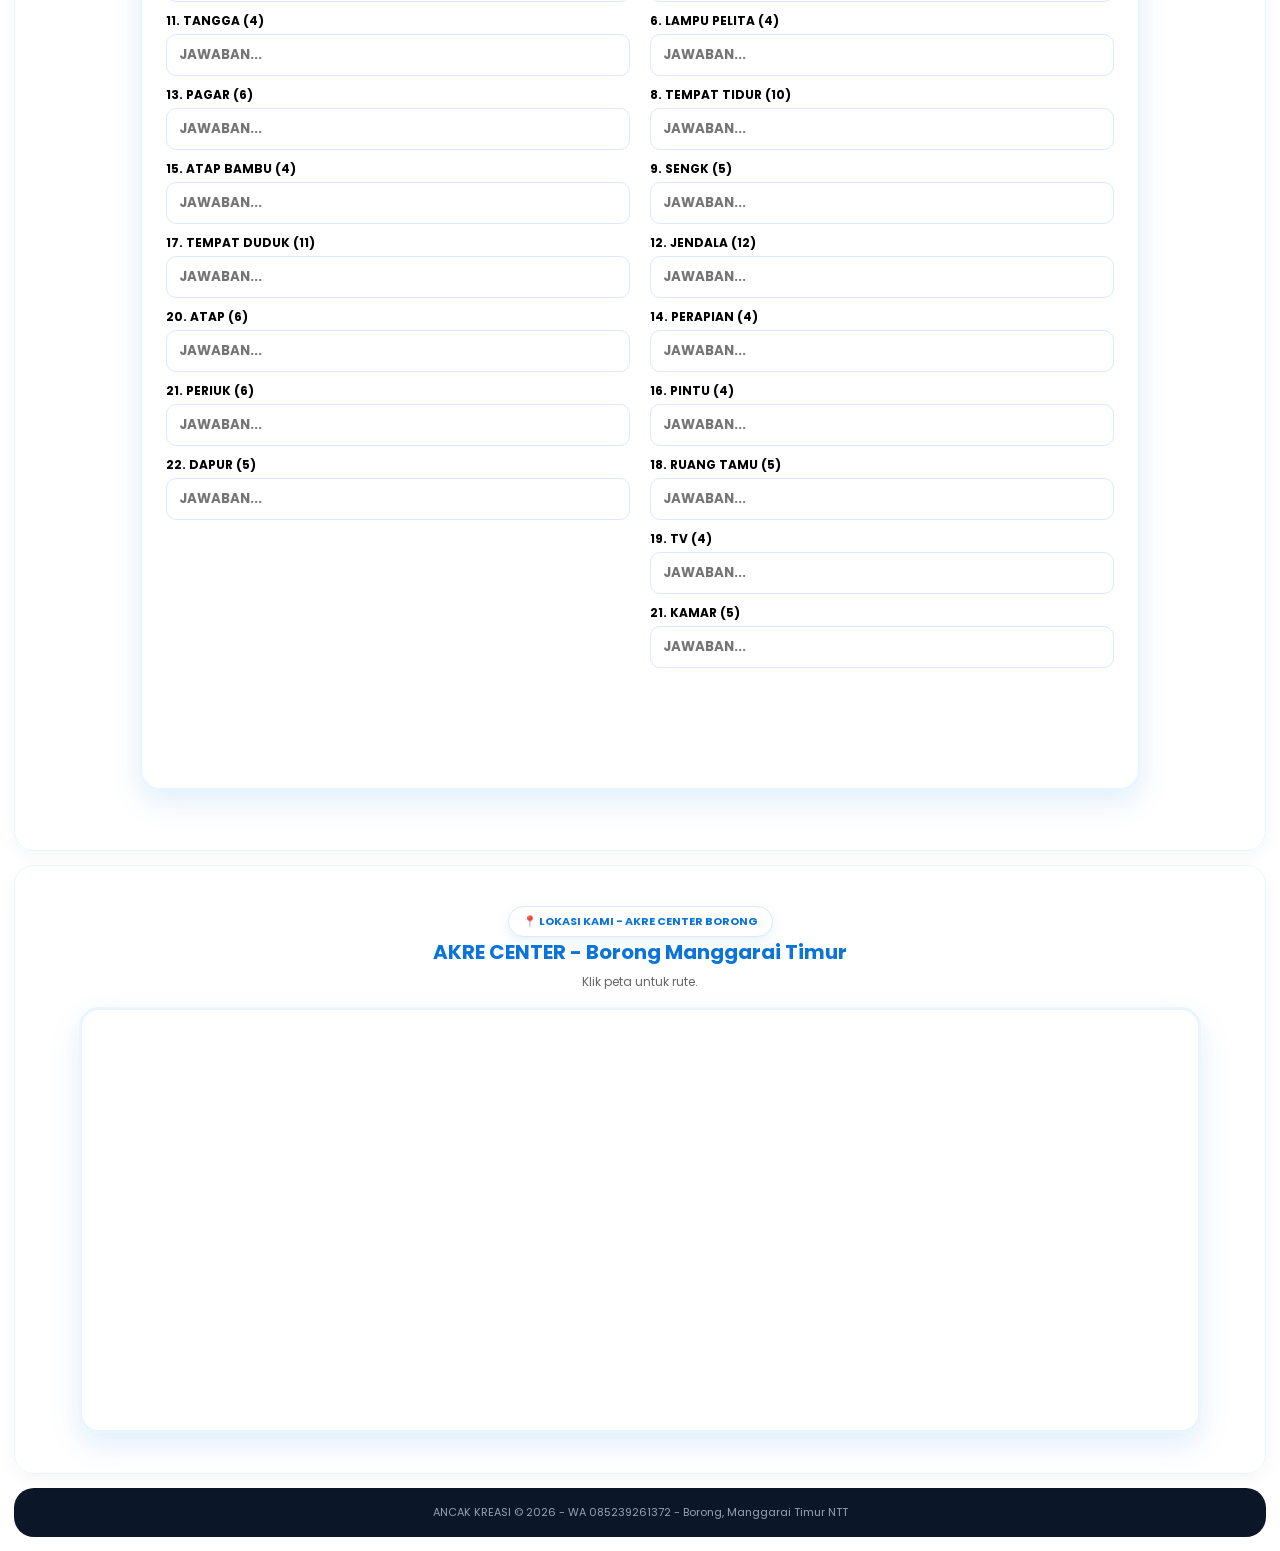
==== commit 2eecc4b4: "Update ID Card and Batu Nisan sections pricing" ====
--- a/index.html
+++ b/index.html
@@ -106,9 +106,9 @@
   </div>
 </section>
 
-<section id="idcard" class="konten-section"><h2>ID CARD</h2><p>Cetak ID Card PVC, Co Card, Lanyard.</p><div class="gallery-grid"><div class="gallery-item"><img src="idcard.jpg" onclick="openLightbox(this.src)"><span class="gallery-caption">PVC Polos - Rp15rb</span></div><div class="gallery-item"><img src="idcard2.jpg" onclick="openLightbox(this.src)"><span class="gallery-caption">Paket Lanyard - Rp25rb</span></div><div class="gallery-item"><img src="idcard3.jpg" onclick="openLightbox(this.src)"><span class="gallery-caption">Co Card - Rp20rb</span></div><div class="gallery-item"><img src="idcard4.jpg" onclick="openLightbox(this.src)"><span class="gallery-caption">Panitia - Rp25rb</span></div></div></section>
-
-<section id="batu-nisan" class="konten-section"><h2>BATU NISAN</h2><p>Batu nisan marmer & granit.</p><div class="gallery-grid"><div class="gallery-item"><img src="nisan.jpg" onclick="openLightbox(this.src)"><span class="gallery-caption">Marmer Putih - Rp600rb</span></div><div class="gallery-item"><img src="nisan2.jpg" onclick="openLightbox(this.src)"><span class="gallery-caption">Granit Hitam - Rp1jt</span></div><div class="gallery-item"><img src="nisan3.jpg" onclick="openLightbox(this.src)"><span class="gallery-caption">Ukir Salib - Rp750rb</span></div><div class="gallery-item"><img src="nisan4.jpg" onclick="openLightbox(this.src)"><span class="gallery-caption">Marmer Pink - Rp800rb</span></div></div></section>
+<section id="idcard" class="konten-section"><h2>ID CARD</h2><p>Cetak ID Card PVC, Co Card, Lanyard.</p><div class="gallery-grid"><div class="gallery-item"><img src="idcard.jpg" onclick="openLightbox(this.src)"><span class="gallery-caption">PVC Polos - Rp25rb</span></div><div class="gallery-item"><img src="idcard2.jpg" onclick="openLightbox(this.src)"><span class="gallery-caption">Paket Lanyard – Rp40rb</span></div><div class="gallery-item"><img src="idcard3.jpg" onclick="openLightbox(this.src)"><span class="gallery-caption">Co Card - Rp40rb</span></div><div class="gallery-item"><img src="idcard4.jpg" onclick="openLightbox(this.src)"><span class="gallery-caption">Panitia - Rp25rb</span></div></div></section>
+
+<section id="batu-nisan" class="konten-section"><h2>BATU NISAN</h2><p>BATU NISAN</p><div class="gallery-grid"><div class="gallery-item"><img src="nisan.jpg" onclick="openLightbox(this.src)"><span class="gallery-caption">Ukuran 30x40 - Rp600rb</span></div><div class="gallery-item"><img src="nisan2.jpg" onclick="openLightbox(this.src)"><span class="gallery-caption">Ukuran 40x40 – Rp900rb</span></div><div class="gallery-item"><img src="nisan3.jpg" onclick="openLightbox(this.src)"><span class="gallery-caption">Ukuran 50x50 dan 60x60 – Rp1,2jt</span></div><div class="gallery-item"><img src="nisan4.jpg" onclick="openLightbox(this.src)"><span class="gallery-caption">Ukuran 20x30 – Rp500rb</span></div></div></section>
 
 <section id="game-mbaru" class="konten-section">
   <div class="game-box">
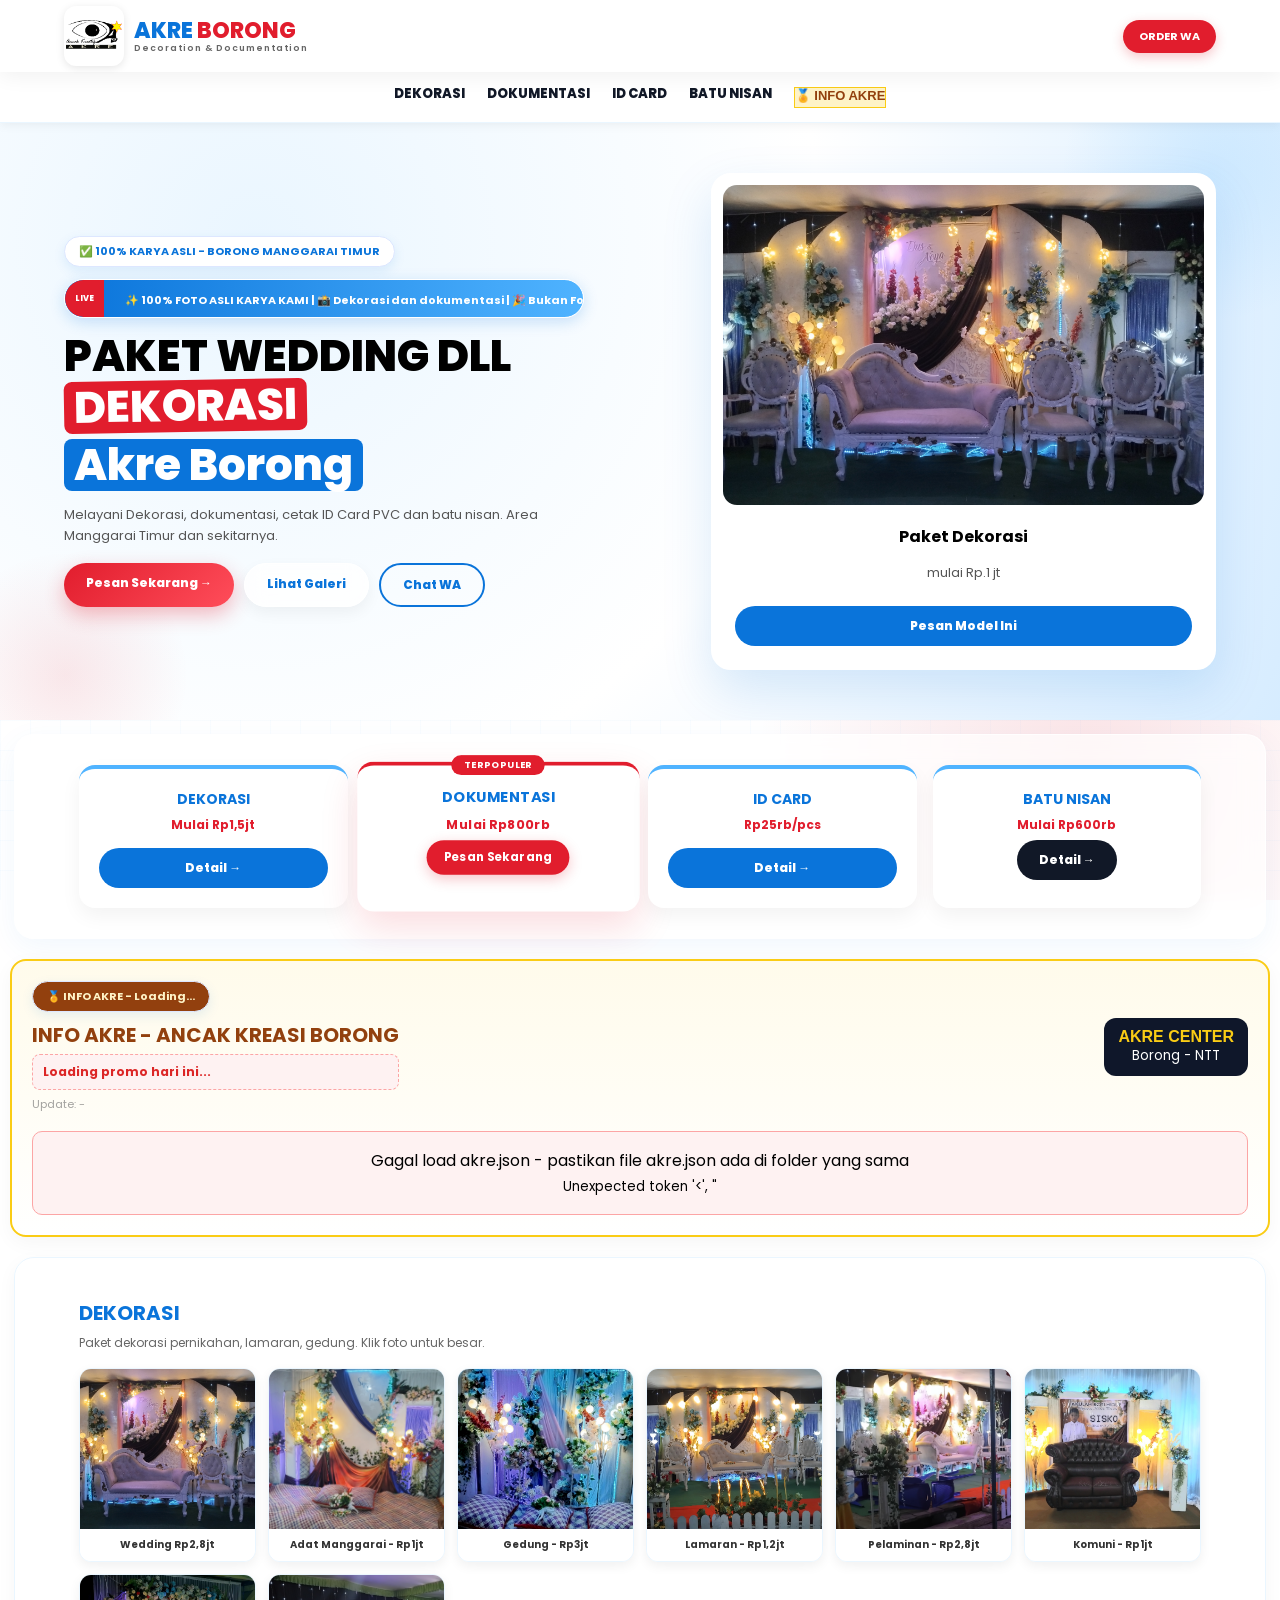
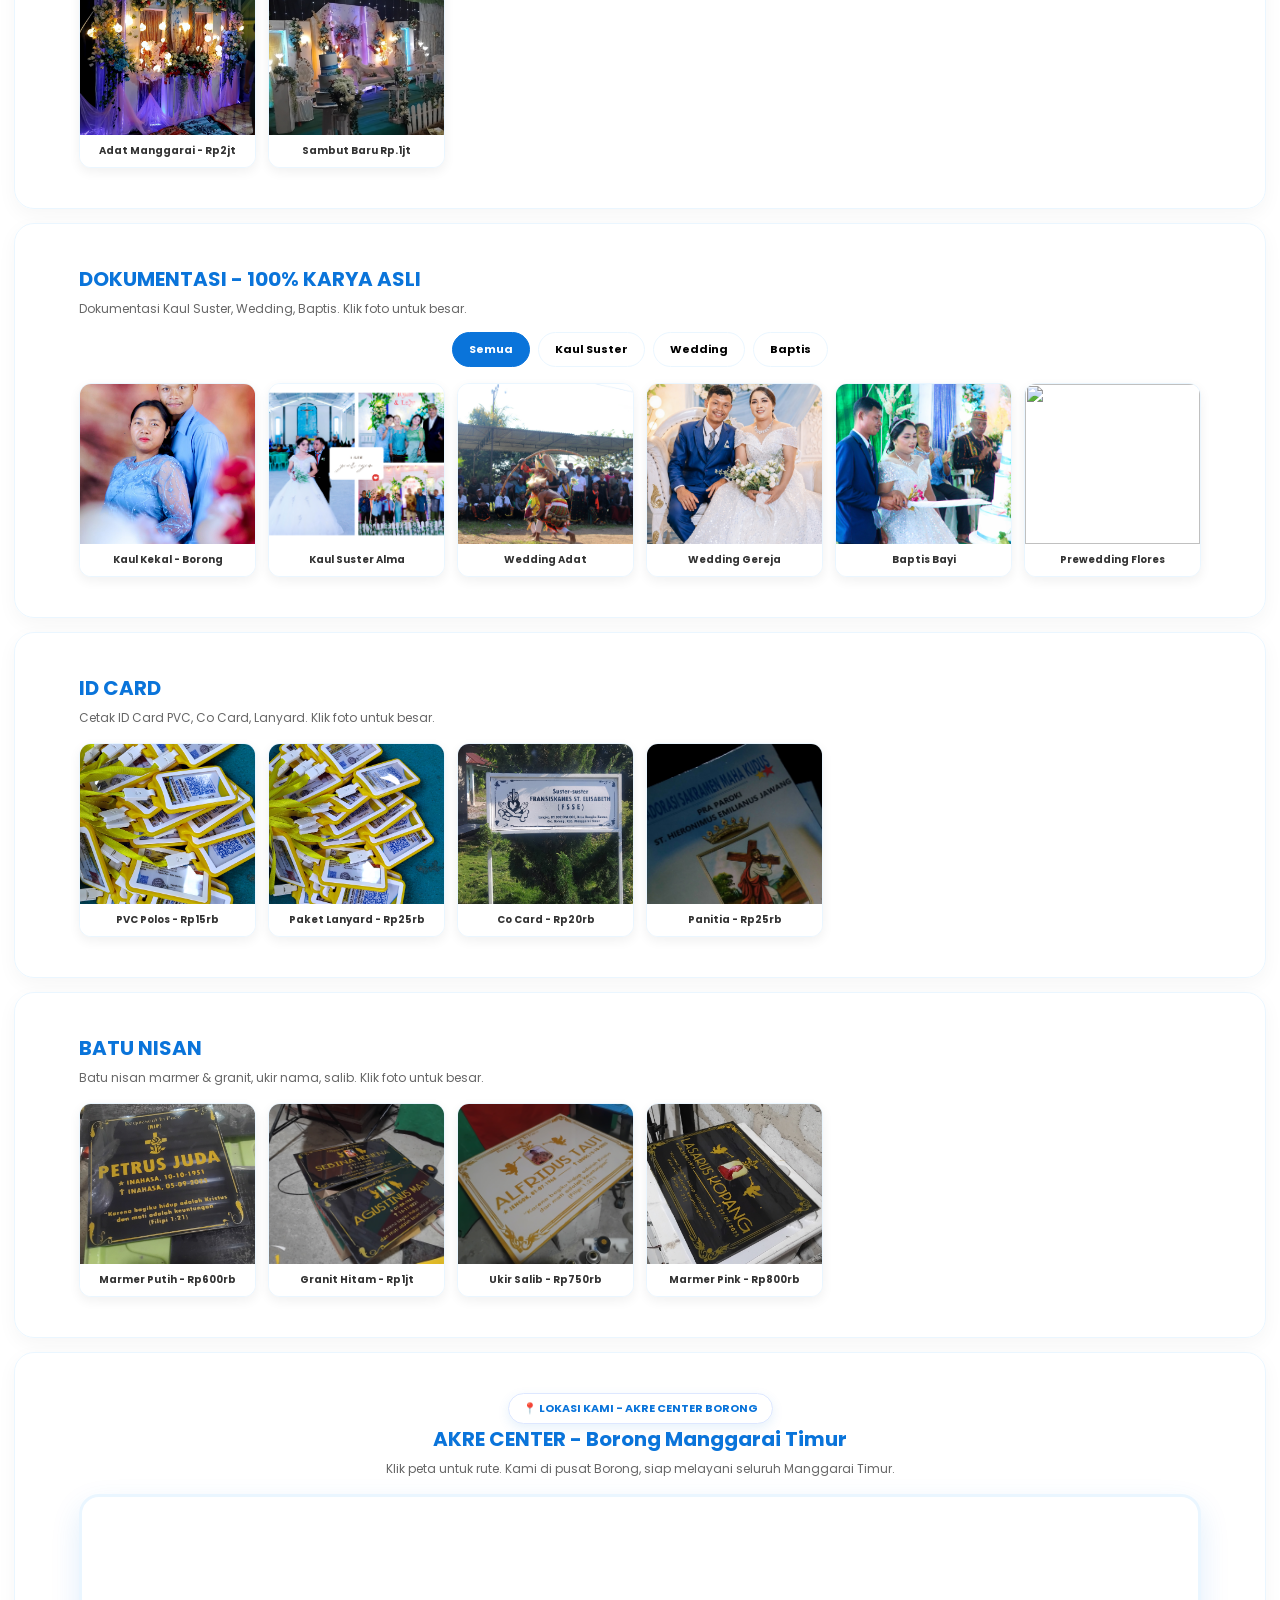
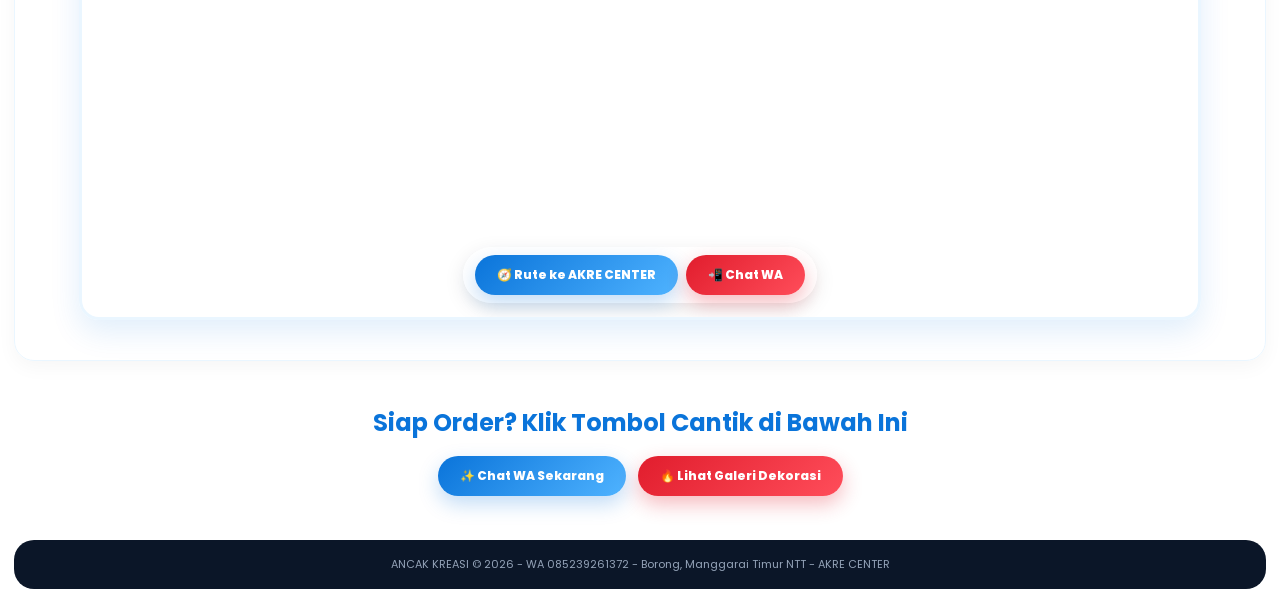
==== commit c7bdfe39: "Refactor index.html to update sections and content Removed game section and added INFO AKRE section " ====
--- a/index.html
+++ b/index.html
@@ -8,17 +8,6 @@
 <link rel="stylesheet" href="style.css">
 <link href="https://fonts.googleapis.com/css2?family=Poppins:wght@400;600;700;800&display=swap" rel="stylesheet">
 <link rel="icon" href="logo.png">
-<style>
-.game-box{max-width:1000px;margin:20px auto;background:white;padding:24px;border-radius:20px;border:2px solid #eaf6ff;box-shadow:0 12px 30px rgba(10,116,218,.12)}
-.game-box .columns{display:grid;grid-template-columns:1fr 1fr;gap:20px;margin-top:16px}
-@media(max-width:700px){.game-box .columns{grid-template-columns:1fr}}
-.col h3{background:#0a74da;color:white;padding:8px 12px;border-radius:8px;font-size:13px;text-align:center;margin-bottom:10px}
-.item{margin:10px 0} .item label{font-size:12px;font-weight:700;display:block;margin-bottom:4px}
-.item input{width:100%;padding:10px 12px;border-radius:10px;border:1.5px solid #dde7ff;font-weight:700;text-transform:uppercase}
-.item.correct input{border-color:#28a745;background:#d4edda} .item.wrong input{border-color:#dc3545;background:#f8d7da}
-.score-bar{position:sticky;bottom:10px;background:white;border:2px solid #0a74da;padding:12px;border-radius:30px;display:flex;justify-content:space-between;align-items:center;flex-wrap:wrap;gap:8px;margin-top:16px}
-.sound-toggle{font-size:11px;background:#eaf6ff;padding:5px 10px;border-radius:20px;cursor:pointer;border:none;font-weight:700}
-</style>
 </head>
 <body>
 
@@ -35,7 +24,7 @@
   <a href="#dokumentasi">DOKUMENTASI</a>
   <a href="#idcard">ID CARD</a>
   <a href="#batu-nisan">BATU NISAN</a>
-  <a href="#game-mbaru" style="background:#e11d2d;color:white;padding:6px 14px;border-radius:20px;">🎮 GAME</a>
+  <a href="#info-akre" id="menu-akre" style="background:#fef3c7;color:#92400e;border:1px solid #facc15;font-weight:900">🏅 INFO AKRE</a>
 </nav>
 
 <section class="hero">
@@ -70,6 +59,22 @@
   <div class="feature-box featured"><div class="ribbon">TERPOPULER</div><h3>DOKUMENTASI</h3><p>Mulai Rp800rb</p><a href="#dokumentasi" class="btn btn-red">Pesan Sekarang</a></div>
   <div class="feature-box"><h3>ID CARD</h3><p>Rp25rb/pcs</p><a href="#idcard" class="btn btn-blue">Detail →</a></div>
   <div class="feature-box"><h3>BATU NISAN</h3><p>Mulai Rp600rb</p><a href="#batu-nisan" class="btn btn-dark">Detail →</a></div>
+</section>
+
+<!-- INFO AKRE - AUTO UPDATE DARI akre.json -->
+<section id="info-akre" class="konten-section" style="background:linear-gradient(180deg,#fffbeb,#ffffff);border:2px solid #facc15;border-radius:16px;padding:20px;margin:20px 10px">
+  <div style="display:flex;justify-content:space-between;flex-wrap:wrap;gap:12px;align-items:center">
+    <div>
+      <span class="badge-top" id="akre-badge" style="background:#92400e;color:#fef3c7">🏅 INFO AKRE - Loading...</span>
+      <h2 id="akre-judul" style="margin:8px 0 4px;color:#92400e">INFO AKRE - ANCAK KREASI BORONG</h2>
+      <p id="akre-promo" style="margin:0;font-weight:700;color:#dc2626;background:#fef2f2;padding:8px 10px;border-radius:8px;border:1px dashed #fca5a5">Loading promo hari ini...</p>
+      <p id="akre-update" style="margin:6px 0 0;font-size:11px;opacity:0.6">Update: -</p>
+    </div>
+    <div style="background:#0f172a;color:#facc15;padding:10px 14px;border-radius:12px;font-weight:900;text-align:center">AKRE CENTER<br><small style="color:#fff;font-weight:400">Borong - NTT</small></div>
+  </div>
+  <div id="akre-grid" class="gallery-grid" style="margin-top:18px">
+    <div style="grid-column:1/-1;text-align:center;padding:20px">Loading INFO AKRE dari akre.json...</div>
+  </div>
 </section>
 
 <section id="dekorasi" class="konten-section">
@@ -106,29 +111,25 @@
   </div>
 </section>
 
-<section id="idcard" class="konten-section"><h2>ID CARD</h2><p>Cetak ID Card PVC, Co Card, Lanyard.</p><div class="gallery-grid"><div class="gallery-item"><img src="idcard.jpg" onclick="openLightbox(this.src)"><span class="gallery-caption">PVC Polos - Rp25rb</span></div><div class="gallery-item"><img src="idcard2.jpg" onclick="openLightbox(this.src)"><span class="gallery-caption">Paket Lanyard – Rp40rb</span></div><div class="gallery-item"><img src="idcard3.jpg" onclick="openLightbox(this.src)"><span class="gallery-caption">Co Card - Rp40rb</span></div><div class="gallery-item"><img src="idcard4.jpg" onclick="openLightbox(this.src)"><span class="gallery-caption">Panitia - Rp25rb</span></div></div></section>
-
-<section id="batu-nisan" class="konten-section"><h2>BATU NISAN</h2><p>BATU NISAN</p><div class="gallery-grid"><div class="gallery-item"><img src="nisan.jpg" onclick="openLightbox(this.src)"><span class="gallery-caption">Ukuran 30x40 - Rp600rb</span></div><div class="gallery-item"><img src="nisan2.jpg" onclick="openLightbox(this.src)"><span class="gallery-caption">Ukuran 40x40 – Rp900rb</span></div><div class="gallery-item"><img src="nisan3.jpg" onclick="openLightbox(this.src)"><span class="gallery-caption">Ukuran 50x50 dan 60x60 – Rp1,2jt</span></div><div class="gallery-item"><img src="nisan4.jpg" onclick="openLightbox(this.src)"><span class="gallery-caption">Ukuran 20x30 – Rp500rb</span></div></div></section>
-
-<section id="game-mbaru" class="konten-section">
-  <div class="game-box">
-    <div style="display:flex;justify-content:space-between;align-items:center;flex-wrap:wrap;gap:8px">
-      <span class="badge-top">🎮 GAME EDUKASI - BAHASA MANGGARAI</span>
-      <button id="soundBtn" class="sound-toggle" onclick="toggleSound()">🔊 SUARA ON</button>
-    </div>
-    <h2 style="margin-top:10px">Teka Teki Silang: Rumah Mbaru</h2>
-    <p style="font-size:12px;color:#666">Isi jawaban bahasa Manggarai. Klik PERIKSA akan bunyi TING kalau benar, TUT kalau salah.</p>
-    <div class="columns">
-      <div class="col" id="mendatar"><h3>➡️ MENDATAR</h3></div>
-      <div class="col" id="menurun"><h3>⬇️ MENURUN</h3></div>
-    </div>
-    <div class="score-bar">
-      <div id="scoreText" style="font-weight:800;color:#0a74da">Skor: 0 / 22</div>
-      <div style="display:flex;gap:8px">
-        <button class="btn btn-gradient-blue" onclick="checkGame()">✅ PERIKSA JAWABAN</button>
-        <button class="btn btn-glass-white" onclick="resetGame()">🔄 ULANG</button>
-      </div>
-    </div>
+<section id="idcard" class="konten-section">
+  <h2>ID CARD</h2>
+  <p>Cetak ID Card PVC, Co Card, Lanyard. Klik foto untuk besar.</p>
+  <div class="gallery-grid">
+    <div class="gallery-item"><img src="idcard.jpg" onclick="openLightbox(this.src)"><span class="gallery-caption">PVC Polos - Rp15rb</span></div>
+    <div class="gallery-item"><img src="idcard2.jpg" onclick="openLightbox(this.src)"><span class="gallery-caption">Paket Lanyard - Rp25rb</span></div>
+    <div class="gallery-item"><img src="idcard3.jpg" onclick="openLightbox(this.src)"><span class="gallery-caption">Co Card - Rp20rb</span></div>
+    <div class="gallery-item"><img src="idcard4.jpg" onclick="openLightbox(this.src)"><span class="gallery-caption">Panitia - Rp25rb</span></div>
+  </div>
+</section>
+
+<section id="batu-nisan" class="konten-section">
+  <h2>BATU NISAN</h2>
+  <p>Batu nisan marmer & granit, ukir nama, salib. Klik foto untuk besar.</p>
+  <div class="gallery-grid">
+    <div class="gallery-item"><img src="nisan.jpg" onclick="openLightbox(this.src)"><span class="gallery-caption">Marmer Putih - Rp600rb</span></div>
+    <div class="gallery-item"><img src="nisan2.jpg" onclick="openLightbox(this.src)"><span class="gallery-caption">Granit Hitam - Rp1jt</span></div>
+    <div class="gallery-item"><img src="nisan3.jpg" onclick="openLightbox(this.src)"><span class="gallery-caption">Ukir Salib - Rp750rb</span></div>
+    <div class="gallery-item"><img src="nisan4.jpg" onclick="openLightbox(this.src)"><span class="gallery-caption">Marmer Pink - Rp800rb</span></div>
   </div>
 </section>
 
@@ -136,83 +137,76 @@
   <div class="maps-header">
     <span class="badge-top">📍 LOKASI KAMI - AKRE CENTER BORONG</span>
     <h2>AKRE CENTER - Borong Manggarai Timur</h2>
-    <p>Klik peta untuk rute.</p>
+    <p>Klik peta untuk rute. Kami di pusat Borong, siap melayani seluruh Manggarai Timur.</p>
   </div>
   <div class="maps-wrapper">
-    <iframe src="https://www.google.com/maps/embed?pb=!1m18!1m12!1m3!1d3943.261555715045!2d120.58934627482067!3d-8.761443889459057!2m3!1f0!2f0!3f0!3m2!1i1024!2i768!4f13.1!3m3!1m2!1s0x2db30ce6aaaaaaab%3A0x481b73c2563d6dce!2sAKRE%20CENTER!5e0!3m2!1sid!2sid!4v1792207381445!5m2!1sid!2sid" width="100%" height="420" style="border:0;" allowfullscreen="" loading="lazy"></iframe>
-  </div>
-</section>
-
-<div id="lightbox" class="lightbox" onclick="closeLightbox()"><span class="close">&times;</span><img id="lightbox-img" src=""></div>
-<footer>ANCAK KREASI © 2026 - WA 085239261372 - Borong, Manggarai Timur NTT</footer>
+    <iframe 
+      src="https://www.google.com/maps/embed?pb=!1m18!1m12!1m3!1d3943.261555715045!2d120.58934627482067!3d-8.761443889459057!2m3!1f0!2f0!3f0!3m2!1i1024!2i768!4f13.1!3m3!1m2!1s0x2db30ce6aaaaaaab%3A0x481b73c2563d6dce!2sAKRE%20CENTER!5e0!3m2!1sid!2sid!4v1792207381445!5m2!1sid!2sid"
+      width="100%" 
+      height="420" 
+      style="border:0;" 
+      allowfullscreen="" 
+      loading="lazy" 
+      referrerpolicy="no-referrer-when-downgrade">
+    </iframe>
+    <div class="maps-overlay-btn">
+      <a href="https://www.google.com/maps/search/?api=1&query=AKRE+CENTER+Borong" target="_blank" class="btn btn-gradient-blue">🧭 Rute ke AKRE CENTER</a>
+      <a href="https://wa.me/6285239261372" class="btn btn-gradient-red">📲 Chat WA</a>
+    </div>
+  </div>
+</section>
+
+<div id="lightbox" class="lightbox" onclick="closeLightbox()">
+  <span class="close">&times;</span>
+  <img id="lightbox-img" src="">
+</div>
+
+<section class="cta"><h2>Siap Order? Klik Tombol Cantik di Bawah Ini</h2><div class="cta-buttons"><a href="https://wa.me/6285239261372" class="btn btn-gradient-blue">✨ Chat WA Sekarang</a><a href="#dekorasi" class="btn btn-gradient-red">🔥 Lihat Galeri Dekorasi</a></div></section>
+
+<footer>ANCAK KREASI © 2026 - WA 085239261372 - Borong, Manggarai Timur NTT - AKRE CENTER</footer>
 
 <script>
-// === SOUND SYSTEM TANPA FILE MP3 ===
-let audioCtx=null; let soundOn=true;
-function initAudio(){ if(!audioCtx) audioCtx=new (window.AudioContext||window.webkitAudioContext)(); }
-function tone(f,d,v=0.4,t='sine'){ if(!soundOn) return; initAudio(); const o=audioCtx.createOscillator(), g=audioCtx.createGain(); o.type=t; o.frequency.value=f; o.connect(g); g.connect(audioCtx.destination); g.gain.setValueAtTime(v,audioCtx.currentTime); g.gain.exponentialRampToValueAtTime(0.01,audioCtx.currentTime+d); o.start(); o.stop(audioCtx.currentTime+d); }
-function playCorrect(){ tone(880,0.2,0.5); setTimeout(()=>tone(1200,0.3,0.4),120); if(navigator.vibrate) navigator.vibrate(80); }
-function playWrong(){ tone(180,0.4,0.5,'square'); if(navigator.vibrate) navigator.vibrate([100,50,100]); }
-function playWin(){ [523,659,784,1046].forEach((f,i)=>setTimeout(()=>tone(f,0.5,0.5),i*150)); setTimeout(()=>tone(1318,1,0.6),700); if(navigator.vibrate) navigator.vibrate([100,50,100,50,300]); }
-function toggleSound(){ soundOn=!soundOn; document.getElementById('soundBtn').innerText=soundOn?'🔊 SUARA ON':'🔇 SUARA OFF'; if(soundOn){ initAudio(); tone(600,0.2); } }
-
-// === GAME DATA 22 SOAL ===
-const data = {
- mendatar:[
-  {no:2, clue:"CELAH (4)", ans:"LEWO"},
-  {no:4, clue:"TOILET (5)", ans:"KAKUS"},
-  {no:7, clue:"RUMAH (5)", ans:"MBARU"},
-  {no:10, clue:"TUNGKU (6)", ans:"LIKANG"},
-  {no:11, clue:"TANGGA (4)", ans:"REDE"},
-  {no:13, clue:"PAGAR (6)", ans:"KINTAL"},
-  {no:15, clue:"ATAP BAMBU (4)", ans:"KAAP"},
-  {no:17, clue:"TEMPAT DUDUK (11)", ans:"PALANGLONTO"},
-  {no:20, clue:"ATAP (6)", ans:"NGANDO"},
-  {no:21, clue:"PERIUK (6)", ans:"LEWING"},
-  {no:22, clue:"DAPUR (5)", ans:"DAPUR"},
- ],
- menurun:[
-  {no:1, clue:"TIANG PENYANGGA (3)", ans:"NOK"},
-  {no:2, clue:"LOTENG (4)", ans:"LEBA"},
-  {no:3, clue:"SEMEN (6)", ans:"SEMENG"},
-  {no:5, clue:"PIRING (6)", ans:"MANGKO"},
-  {no:6, clue:"LAMPU PELITA (4)", ans:"CULU"},
-  {no:8, clue:"TEMPAT TIDUR (10)", ans:"PALANGTOKO"},
-  {no:9, clue:"SENGK (5)", ans:"BELEK"},
-  {no:12, clue:"JENDALA (12)", ans:"PARANTONGANG"},
-  {no:14, clue:"PERAPIAN (4)", ans:"SAPO"},
-  {no:16, clue:"PINTU (4)", ans:"PARA"},
-  {no:18, clue:"RUANG TAMU (5)", ans:"LUTUR"},
-  {no:19, clue:"TV (4)", ans:"TIWI"},
-  {no:21, clue:"KAMAR (5)", ans:"LOANG"},
- ]
-};
-function renderGame(){
-  const m=document.getElementById('mendatar'), n=document.getElementById('menurun');
-  data.mendatar.forEach(o=>{ m.innerHTML+=`<div class="item" id="m-${o.no}"><label>${o.no}. ${o.clue}</label><input id="input-m-${o.no}" placeholder="JAWABAN..." onfocus="initAudio()"></div>`; });
-  data.menurun.forEach(o=>{ n.innerHTML+=`<div class="item" id="n-${o.no}"><label>${o.no}. ${o.clue}</label><input id="input-n-${o.no}" placeholder="JAWABAN..." onfocus="initAudio()"></div>`; });
+const sections = document.querySelectorAll('.konten-section');
+const menuLinks = document.querySelectorAll('.menu-bar a');
+window.addEventListener('scroll', ()=>{
+  let current = '';
+  sections.forEach(sec=>{ if(window.scrollY >= sec.offsetTop - 160) current = sec.id; });
+  menuLinks.forEach(a=>{ a.classList.remove('active'); if(a.getAttribute('href') === '#'+current) a.classList.add('active'); });
+});
+function openLightbox(src){document.getElementById('lightbox-img').src=src;document.getElementById('lightbox').classList.add('active');}
+function closeLightbox(){document.getElementById('lightbox').classList.remove('active');}
+function filterDok(cat){
+  document.querySelectorAll('.filter-btn').forEach(b=>b.classList.remove('active'));
+  event.target.classList.add('active');
+  document.querySelectorAll('.dok-grid .gallery-item').forEach(item=>{
+    if(cat==='all' || item.dataset.category===cat){item.style.display='block';}else{item.style.display='none';}
+  });
 }
-renderGame();
-function checkGame(){
- let score=0; const total=22; let hasWrong=false;
- [...data.mendatar.map(o=>({...o,type:'m'})), ...data.menurun.map(o=>({...o,type:'n'}))].forEach(o=>{
-   const inp=document.getElementById(`input-${o.type}-${o.no}`); const card=document.getElementById(`${o.type}-${o.no}`);
-   if(inp.value.toUpperCase().trim()===o.ans){card.className='item correct'; score++;} else {card.className='item wrong'; hasWrong=true;}
- });
- document.getElementById('scoreText').innerText=`Skor: ${score} / ${total} ${score===total?'🎉 MENANG!':''}`;
- if(score===total){ playWin(); setTimeout(()=>{ alert('SELAMAT! Skor 22/22! 🎉 Screenshot & kirim ke WA dapat DISKON 15%!'); window.open('https://wa.me/6285239261372?text=Halo%20AKRE%20saya%20menang%20Game%20TTS%20Mbaru%2022/22'); },700); }
- else if(score>0 && !hasWrong){ playCorrect(); }
- else if(hasWrong && score>0){ playCorrect(); setTimeout(playWrong,350); }
- else { playWrong(); }
+
+// LOAD INFO AKRE DARI akre.json
+async function loadAkre(){
+  try{
+    const res = await fetch('akre.json?t='+Date.now());
+    const data = await res.json();
+    document.getElementById('akre-badge').textContent = data.badge;
+    document.getElementById('akre-judul').textContent = data.judul;
+    document.getElementById('akre-promo').textContent = data.promo;
+    document.getElementById('akre-update').textContent = 'Update: ' + data.update_terakhir;
+    document.getElementById('menu-akre').textContent = '🏅 ' + data.badge;
+    const grid = document.getElementById('akre-grid');
+    grid.innerHTML = '';
+    data.items.forEach(it=>{
+      const div = document.createElement('div');
+      div.className = 'gallery-item';
+      div.style.cssText = 'background:#fff;border:1px solid #facc15;padding:12px;border-radius:12px';
+      div.innerHTML = `<h4 style="margin:0 0 6px;color:#0f172a">${it.judul}</h4><p style="font-size:13px;line-height:1.5;margin:0">${it.isi}</p>`;
+      grid.appendChild(div);
+    });
+  }catch(e){
+    document.getElementById('akre-grid').innerHTML = '<div style="grid-column:1/-1;padding:16px;background:#fef2f2;border:1px solid #fca5a5;border-radius:10px;text-align:center">Gagal load akre.json - pastikan file akre.json ada di folder yang sama<br><small>'+e.message+'</small></div>';
+  }
 }
-function resetGame(){ initAudio(); if(soundOn) tone(440,0.15); if(navigator.vibrate) navigator.vibrate(30); document.querySelectorAll('#game-mbaru input').forEach(i=>{i.value=''; i.parentElement.className='item';}); document.getElementById('scoreText').innerText='Skor: 0 / 22'; }
-
-// lain
-const sections=document.querySelectorAll('.konten-section'); const menuLinks=document.querySelectorAll('.menu-bar a');
-window.addEventListener('scroll',()=>{ let cur=''; sections.forEach(s=>{ if(scrollY>=s.offsetTop-160) cur=s.id; }); menuLinks.forEach(a=>{ a.classList.remove('active'); if(a.getAttribute('href')==='#'+cur) a.classList.add('active'); }); });
-function openLightbox(s){document.getElementById('lightbox-img').src=s;document.getElementById('lightbox').classList.add('active');}
-function closeLightbox(){document.getElementById('lightbox').classList.remove('active');}
-function filterDok(c){ document.querySelectorAll('.filter-btn').forEach(b=>b.classList.remove('active')); event.target.classList.add('active'); document.querySelectorAll('.dok-grid .gallery-item').forEach(it=>{ it.style.display=(c==='all'||it.dataset.category===c)?'block':'none'; }); }
+loadAkre();
 </script>
 </body>
 </html>
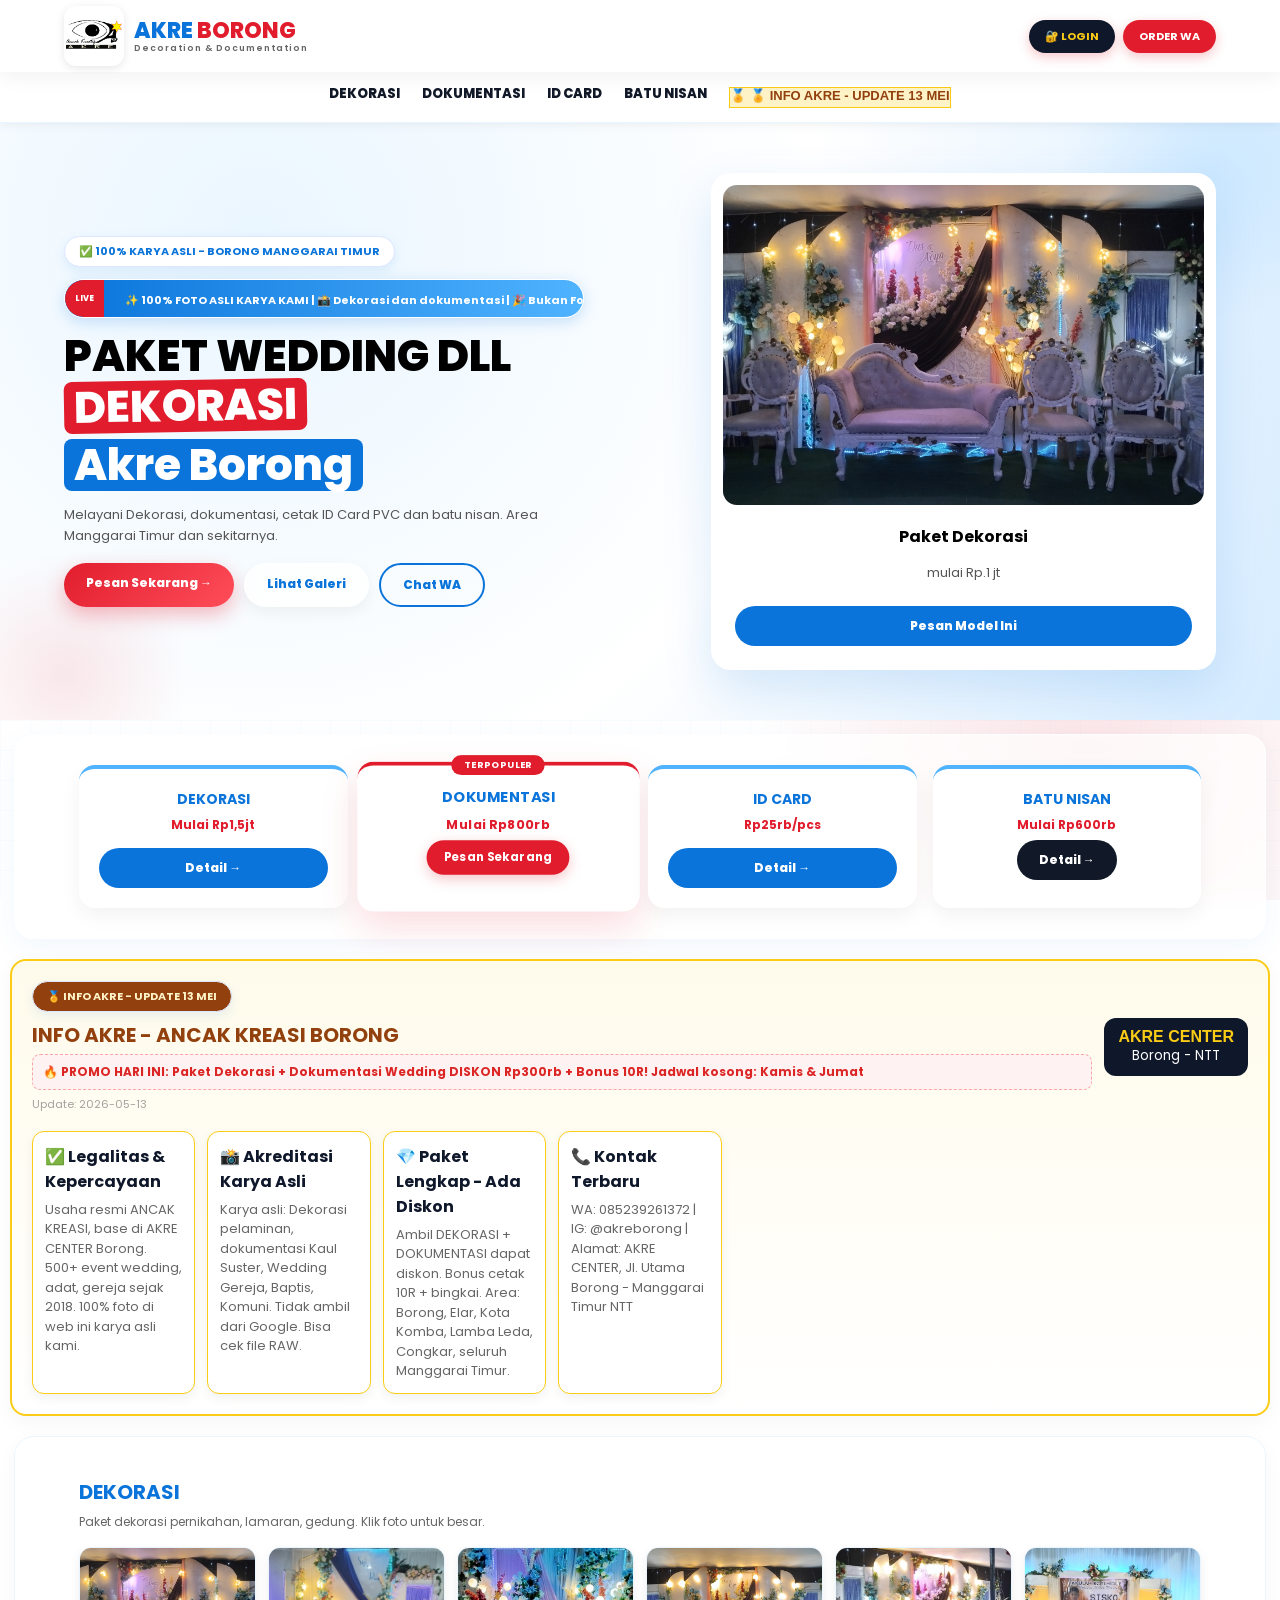
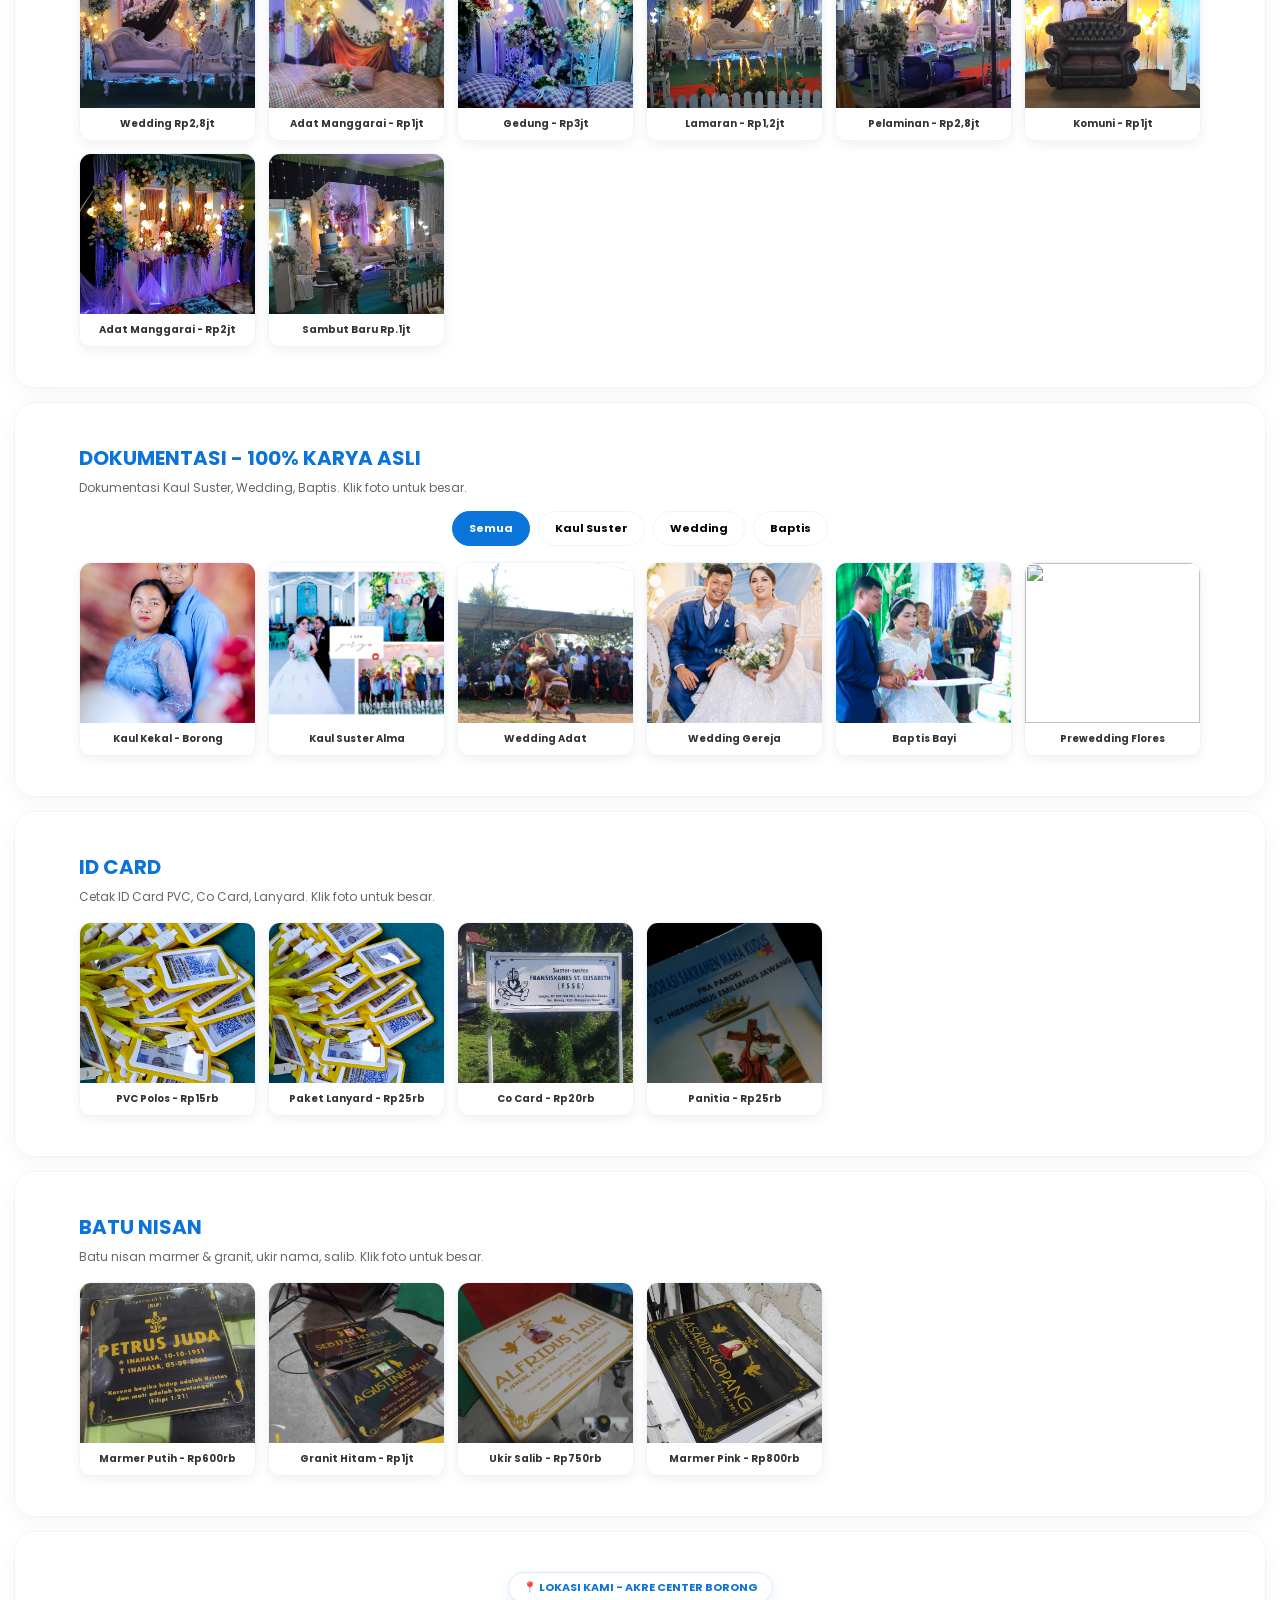
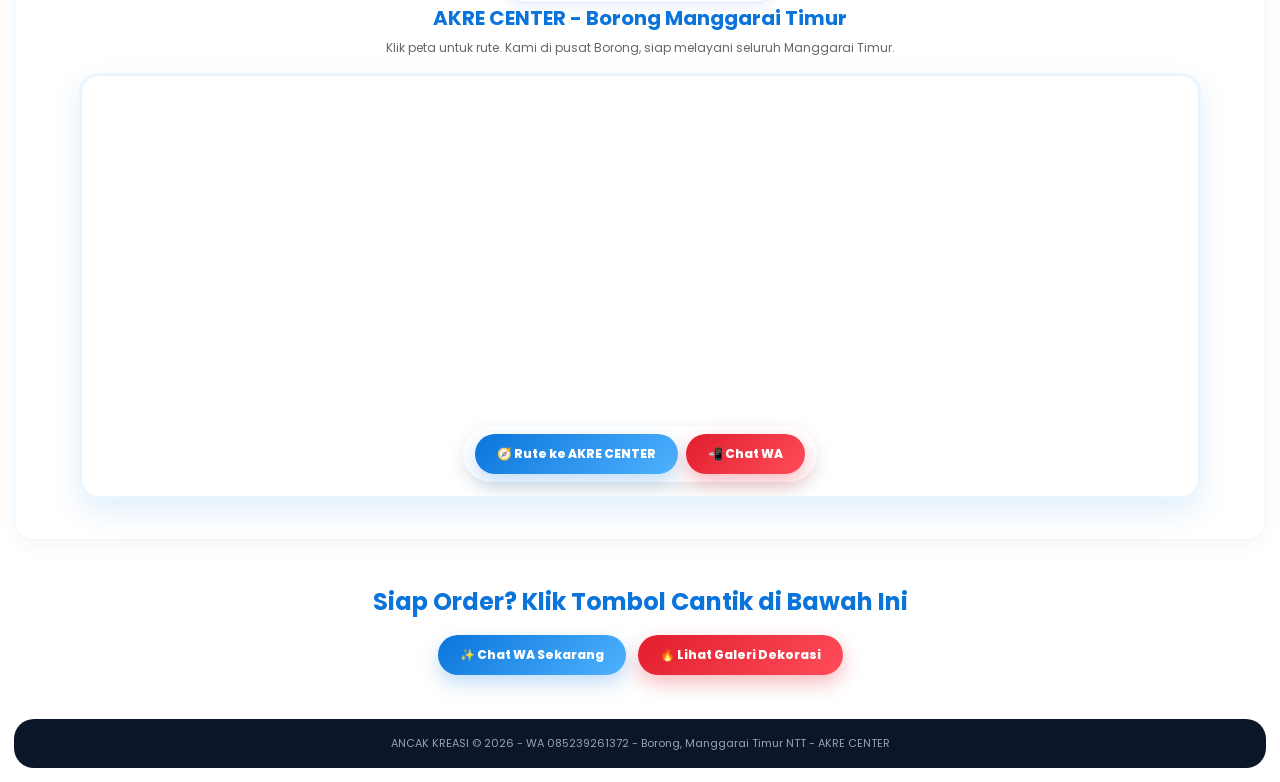
==== commit 3927572e: "Implement admin login and editable content features Added login modal and editable sections for admi" ====
--- a/index.html
+++ b/index.html
@@ -8,6 +8,19 @@
 <link rel="stylesheet" href="style.css">
 <link href="https://fonts.googleapis.com/css2?family=Poppins:wght@400;600;700;800&display=swap" rel="stylesheet">
 <link rel="icon" href="logo.png">
+<style>
+/* LOGIN & EDIT LANGSUNG */
+#loginModal{position:fixed;top:0;left:0;width:100%;height:100%;background:rgba(0,0,0,0.75);z-index:9999;display:none;align-items:center;justify-content:center}
+#loginModal.active{display:flex}
+.login-box{background:#1e293b;border:2px solid #facc15;border-radius:18px;padding:22px;width:92%;max-width:360px}
+.login-box input{width:100%;padding:12px;border-radius:10px;border:1px solid #334155;background:#0f172a;color:#fff;margin-top:6px;box-sizing:border-box}
+.btn-login{width:100%;padding:12px;background:#facc15;color:#000;font-weight:900;border:none;border-radius:10px;margin-top:12px;cursor:pointer}
+.edit-bar{display:none;gap:8px;flex-wrap:wrap;margin-top:10px}
+.edit-bar.active{display:flex}
+.editable[contenteditable="true"]{outline:2px dashed #facc15;background:#fffbeb!important;border-radius:6px}
+.admin-on{display:none;background:#22c55e;color:#052e16;padding:4px 10px;border-radius:999px;font-size:10px;font-weight:900}
+.admin-on.active{display:inline-block}
+</style>
 </head>
 <body>
 
@@ -15,8 +28,12 @@
  <div class="logo">
   <img src="logo.png" alt="Logo AKRE BORONG" class="logo-img">
   <div class="logo-text">AKRE <span>BORONG</span><small>Decoration & Documentation</small></div>
+  <span id="adminBadge" class="admin-on">ADMIN</span>
 </div>
+<div style="display:flex;gap:8px;align-items:center">
+  <button id="btnLogin" onclick="openLogin()" class="btn btn-red-small" style="border:none;cursor:pointer;background:#0f172a;color:#facc15">🔐 LOGIN</button>
   <a href="https://wa.me/6285239261372" class="btn btn-red-small">ORDER WA</a>
+</div>
 </header>
 
 <nav class="menu-bar">
@@ -61,14 +78,20 @@
   <div class="feature-box"><h3>BATU NISAN</h3><p>Mulai Rp600rb</p><a href="#batu-nisan" class="btn btn-dark">Detail →</a></div>
 </section>
 
-<!-- INFO AKRE - AUTO UPDATE DARI akre.json -->
+<!-- INFO AKRE - BISA EDIT SETELAH LOGIN -->
 <section id="info-akre" class="konten-section" style="background:linear-gradient(180deg,#fffbeb,#ffffff);border:2px solid #facc15;border-radius:16px;padding:20px;margin:20px 10px">
   <div style="display:flex;justify-content:space-between;flex-wrap:wrap;gap:12px;align-items:center">
-    <div>
-      <span class="badge-top" id="akre-badge" style="background:#92400e;color:#fef3c7">🏅 INFO AKRE - Loading...</span>
-      <h2 id="akre-judul" style="margin:8px 0 4px;color:#92400e">INFO AKRE - ANCAK KREASI BORONG</h2>
-      <p id="akre-promo" style="margin:0;font-weight:700;color:#dc2626;background:#fef2f2;padding:8px 10px;border-radius:8px;border:1px dashed #fca5a5">Loading promo hari ini...</p>
+    <div style="flex:1">
+      <span class="badge-top editable" id="akre-badge" style="background:#92400e;color:#fef3c7">🏅 INFO AKRE - Loading...</span>
+      <h2 class="editable" id="akre-judul" style="margin:8px 0 4px;color:#92400e">INFO AKRE - ANCAK KREASI BORONG</h2>
+      <p class="editable" id="akre-promo" style="margin:0;font-weight:700;color:#dc2626;background:#fef2f2;padding:8px 10px;border-radius:8px;border:1px dashed #fca5a5">Loading promo hari ini...</p>
       <p id="akre-update" style="margin:6px 0 0;font-size:11px;opacity:0.6">Update: -</p>
+      <div id="editBar" class="edit-bar">
+        <button onclick="saveAkre()" style="padding:8px 14px;background:#22c55e;color:#052e16;font-weight:900;border:none;border-radius:8px;cursor:pointer">💾 SIMPAN</button>
+        <button onclick="addItem()" style="padding:8px 14px;background:#0f172a;color:#facc15;font-weight:900;border:none;border-radius:8px;cursor:pointer">+ Tambah Kotak</button>
+        <button onclick="resetAkre()" style="padding:8px 14px;background:#334155;color:#fff;border:none;border-radius:8px;cursor:pointer">Reset</button>
+        <span style="font-size:11px">Klik teks untuk edit</span>
+      </div>
     </div>
     <div style="background:#0f172a;color:#facc15;padding:10px 14px;border-radius:12px;font-weight:900;text-align:center">AKRE CENTER<br><small style="color:#fff;font-weight:400">Borong - NTT</small></div>
   </div>
@@ -159,6 +182,22 @@
 <div id="lightbox" class="lightbox" onclick="closeLightbox()">
   <span class="close">&times;</span>
   <img id="lightbox-img" src="">
+</div>
+
+<!-- LOGIN MODAL -->
+<div id="loginModal" onclick="if(event.target===this) closeLogin()">
+  <div class="login-box">
+    <h3 style="margin:0;color:#facc15;text-align:center">🔐 Login Admin Edit</h3>
+    <p style="font-size:11px;opacity:0.7;text-align:center">Edit INFO AKRE langsung di sini</p>
+    <label style="font-size:11px;color:#facc15">Username</label>
+    <input id="loginUser" value="akre">
+    <label style="font-size:11px;color:#facc15">Password</label>
+    <input id="loginPass" type="password" placeholder="Password">
+    <div id="loginErr" style="color:#fca5a5;font-size:12px;margin-top:8px;display:none"></div>
+    <button class="btn-login" onclick="doLogin()">Masuk & Edit</button>
+    <p style="font-size:10px;opacity:0.6;text-align:center;margin-top:8px">Default: akre / akre2026</p>
+    <button onclick="closeLogin()" style="width:100%;margin-top:8px;padding:10px;background:transparent;color:#fff;border:1px solid #334155;border-radius:10px;cursor:pointer">Batal</button>
+  </div>
 </div>
 
 <section class="cta"><h2>Siap Order? Klik Tombol Cantik di Bawah Ini</h2><div class="cta-buttons"><a href="https://wa.me/6285239261372" class="btn btn-gradient-blue">✨ Chat WA Sekarang</a><a href="#dekorasi" class="btn btn-gradient-red">🔥 Lihat Galeri Dekorasi</a></div></section>
@@ -183,29 +222,124 @@
   });
 }
 
-// LOAD INFO AKRE DARI akre.json
+// LOGIN + EDIT LANGSUNG
+const DEFAULT_USER='akre', DEFAULT_PASS='akre2026';
+let isAdmin=false, akreItems=[];
+
+function getCreds(){return {u:localStorage.getItem('akre_user')||DEFAULT_USER, p:localStorage.getItem('akre_pass')||DEFAULT_PASS};}
+function openLogin(){document.getElementById('loginModal').classList.add('active');}
+function closeLogin(){document.getElementById('loginModal').classList.remove('active');}
+function doLogin(){
+  const u=document.getElementById('loginUser').value.trim();
+  const p=document.getElementById('loginPass').value;
+  const c=getCreds();
+  if(u===c.u && p===c.p){
+    localStorage.setItem('akre_login_token','ok');
+    localStorage.setItem('akre_login_expiry',(Date.now()+24*60*60*1000).toString());
+    isAdmin=true; closeLogin(); enableEdit(); alert('✅ Login berhasil! Klik teks INFO AKRE untuk edit langsung, lalu SIMPAN.');
+  }else{
+    const err=document.getElementById('loginErr'); err.style.display='block'; err.textContent='Salah! Default akre / akre2026';
+  }
+}
+function doLogout(){
+  localStorage.removeItem('akre_login_token');
+  localStorage.removeItem('akre_login_expiry');
+  isAdmin=false; disableEdit();
+}
+function checkLogin(){
+  const t=localStorage.getItem('akre_login_token');
+  const e=localStorage.getItem('akre_login_expiry');
+  if(t && e && Date.now()<parseInt(e)){ isAdmin=true; enableEdit(); }
+}
+function enableEdit(){
+  document.querySelectorAll('.editable').forEach(el=>el.setAttribute('contenteditable','true'));
+  document.getElementById('editBar').classList.add('active');
+  document.getElementById('adminBadge').classList.add('active');
+  document.getElementById('btnLogin').textContent='🚪 LOGOUT';
+  document.getElementById('btnLogin').onclick=doLogout;
+  renderItems(true);
+}
+function disableEdit(){
+  document.querySelectorAll('.editable').forEach(el=>el.removeAttribute('contenteditable'));
+  document.getElementById('editBar').classList.remove('active');
+  document.getElementById('adminBadge').classList.remove('active');
+  document.getElementById('btnLogin').textContent='🔐 LOGIN';
+  document.getElementById('btnLogin').onclick=openLogin;
+  renderItems(false);
+}
+
 async function loadAkre(){
-  try{
-    const res = await fetch('akre.json?t='+Date.now());
-    const data = await res.json();
-    document.getElementById('akre-badge').textContent = data.badge;
-    document.getElementById('akre-judul').textContent = data.judul;
-    document.getElementById('akre-promo').textContent = data.promo;
-    document.getElementById('akre-update').textContent = 'Update: ' + data.update_terakhir;
-    document.getElementById('menu-akre').textContent = '🏅 ' + data.badge;
-    const grid = document.getElementById('akre-grid');
-    grid.innerHTML = '';
-    data.items.forEach(it=>{
-      const div = document.createElement('div');
-      div.className = 'gallery-item';
-      div.style.cssText = 'background:#fff;border:1px solid #facc15;padding:12px;border-radius:12px';
-      div.innerHTML = `<h4 style="margin:0 0 6px;color:#0f172a">${it.judul}</h4><p style="font-size:13px;line-height:1.5;margin:0">${it.isi}</p>`;
-      grid.appendChild(div);
+  let data=null;
+  const saved=localStorage.getItem('akre_data');
+  if(saved){ try{ data=JSON.parse(saved); }catch(e){} }
+  if(!data){
+    try{
+      const res=await fetch('akre.json?t='+Date.now());
+      data=await res.json();
+    }catch(e){
+      data={
+        update_terakhir:new Date().toISOString().split('T')[0],
+        badge:"🏅 INFO AKRE - UPDATE HARI INI",
+        judul:"INFO AKRE - ANCAK KREASI BORONG",
+        promo:"🔥 PROMO HARI INI: Paket Dekorasi + Dokumentasi Wedding DISKON Rp300rb!",
+        items:[
+          {judul:"✅ Legalitas & Kepercayaan", isi:"Usaha resmi ANCAK KREASI, base di AKRE CENTER Borong. 500+ event wedding, adat, gereja sejak 2018."},
+          {judul:"📸 Akreditasi Karya Asli", isi:"100% foto asli karya kami, bukan Google. Bisa cek file RAW."},
+          {judul:"💎 Paket Lengkap - Ada Diskon", isi:"Ambil DEKORASI + DOKUMENTASI dapat diskon. Area seluruh Manggarai Timur."},
+          {judul:"📞 Kontak", isi:"WA 085239261372 - AKRE CENTER Borong"}
+        ]
+      };
+    }
+  }
+  document.getElementById('akre-badge').textContent=data.badge;
+  document.getElementById('akre-judul').textContent=data.judul;
+  document.getElementById('akre-promo').textContent=data.promo;
+  document.getElementById('akre-update').textContent='Update: '+data.update_terakhir;
+  document.getElementById('menu-akre').textContent='🏅 '+data.badge;
+  akreItems=data.items||[];
+  renderItems(isAdmin);
+}
+function renderItems(editable){
+  const grid=document.getElementById('akre-grid'); grid.innerHTML='';
+  akreItems.forEach((it,i)=>{
+    const div=document.createElement('div');
+    div.className='gallery-item';
+    div.style.cssText='background:#fff;border:1px solid #facc15;padding:12px;border-radius:12px;position:relative';
+    div.innerHTML=`
+      <h4 class="${editable?'editable':''}" data-i="${i}" data-k="judul" style="margin:0 0 6px;color:#0f172a">${it.judul}</h4>
+      <p class="${editable?'editable':''}" data-i="${i}" data-k="isi" style="font-size:13px;line-height:1.5;margin:0">${it.isi}</p>
+      ${editable?`<button onclick="deleteItem(${i})" style="position:absolute;top:6px;right:6px;background:#450a0a;color:#fca5a5;border:none;border-radius:6px;padding:2px 6px;font-size:10px;cursor:pointer">X</button>`:''}
+    `;
+    grid.appendChild(div);
+  });
+  if(editable){
+    grid.querySelectorAll('.editable').forEach(el=>{
+      el.setAttribute('contenteditable','true');
+      el.addEventListener('input', e=>{
+        const idx=e.target.dataset.i; const key=e.target.dataset.k;
+        akreItems[idx][key]=e.target.textContent;
+      });
     });
-  }catch(e){
-    document.getElementById('akre-grid').innerHTML = '<div style="grid-column:1/-1;padding:16px;background:#fef2f2;border:1px solid #fca5a5;border-radius:10px;text-align:center">Gagal load akre.json - pastikan file akre.json ada di folder yang sama<br><small>'+e.message+'</small></div>';
   }
 }
+function addItem(){ akreItems.push({judul:"Judul Baru", isi:"Isi baru, klik untuk edit"}); renderItems(true); }
+function deleteItem(i){ if(confirm('Hapus kotak ini?')){ akreItems.splice(i,1); renderItems(true); } }
+function saveAkre(){
+  const today=new Date().toISOString().split('T')[0];
+  const data={
+    update_terakhir:today,
+    badge:document.getElementById('akre-badge').textContent,
+    judul:document.getElementById('akre-judul').textContent,
+    promo:document.getElementById('akre-promo').textContent,
+    items:akreItems
+  };
+  localStorage.setItem('akre_data', JSON.stringify(data));
+  document.getElementById('akre-update').textContent='Update: '+today+' (Tersimpan di HP ini)';
+  alert('✅ DISIMPAN & LIVE!\n\nWeb langsung update di HP ini. Untuk permanen biar semua pengunjung lihat, copy data ini ke akre.json di GitHub:\n\nBuka console F12 ketik: copy(localStorage.getItem("akre_data"))');
+}
+function resetAkre(){ if(confirm('Reset ke data akre.json asli?')){ localStorage.removeItem('akre_data'); loadAkre(); } }
+
+checkLogin();
 loadAkre();
 </script>
 </body>
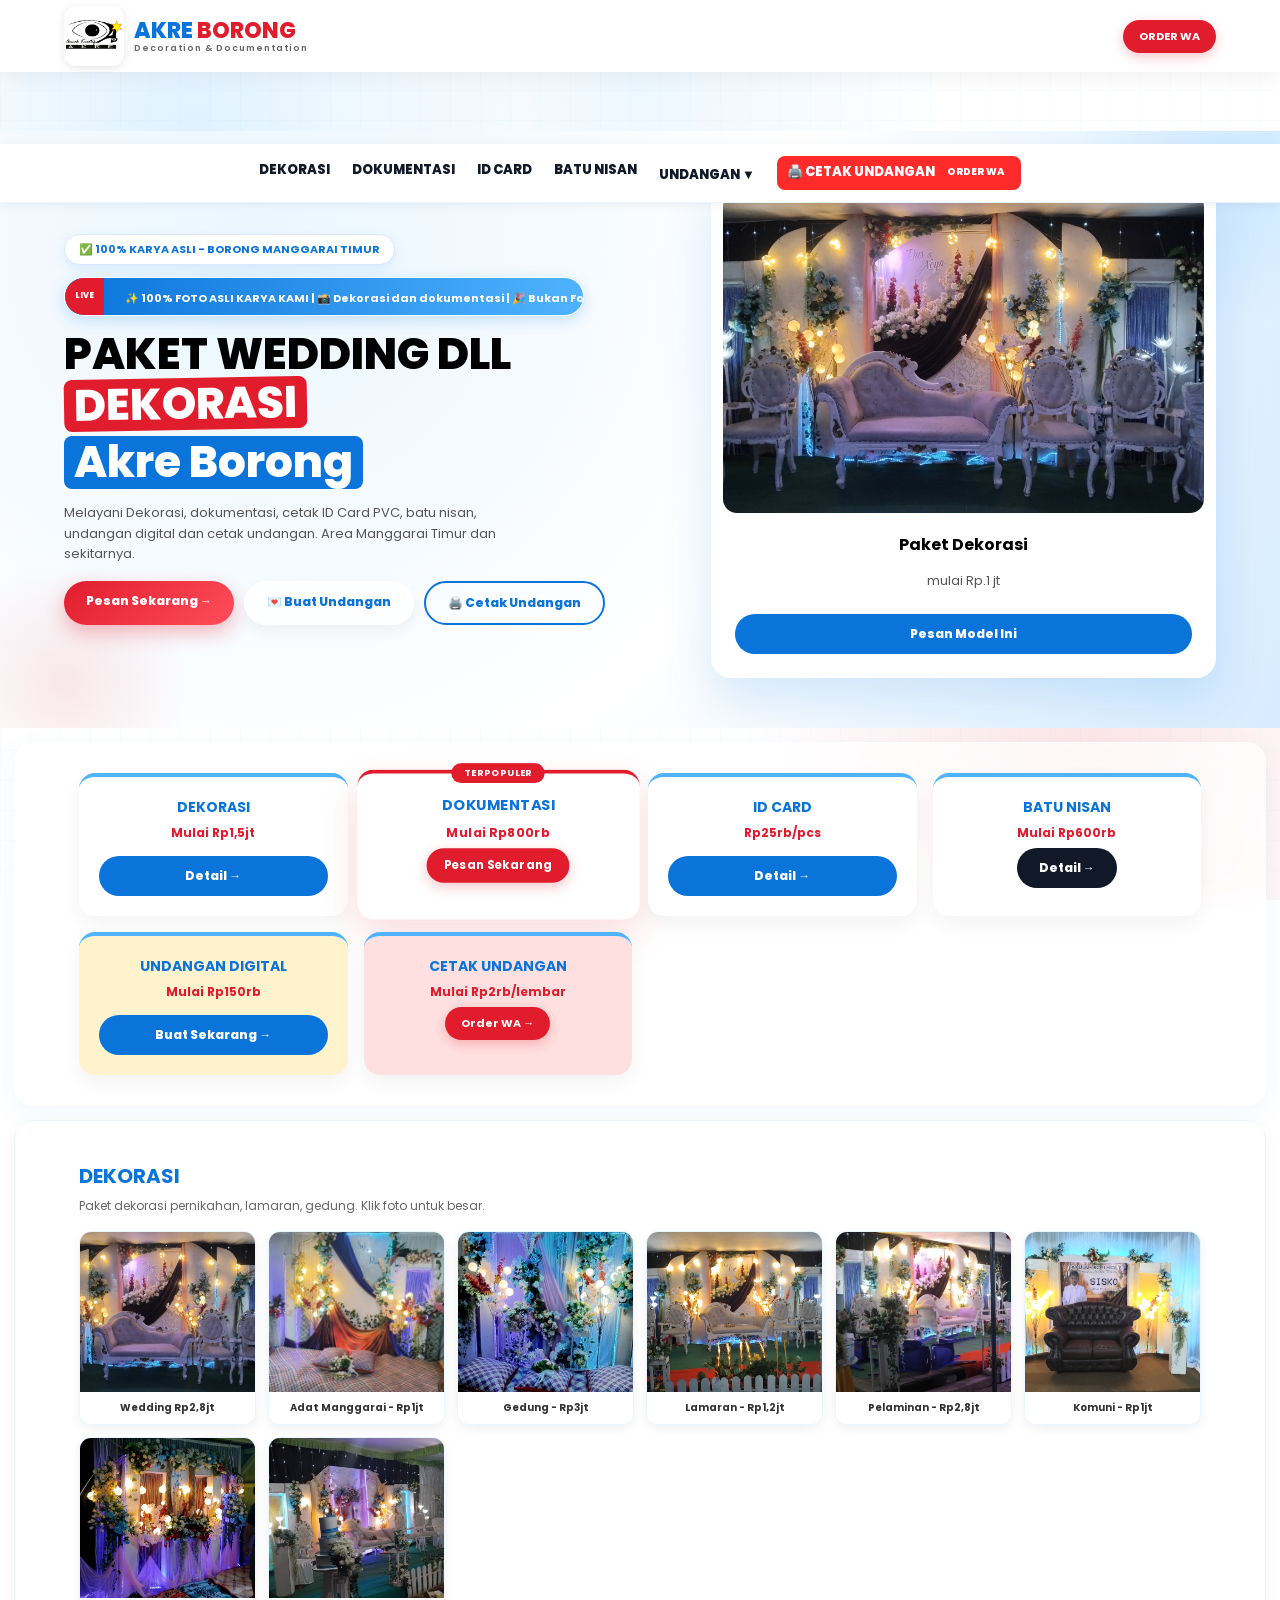
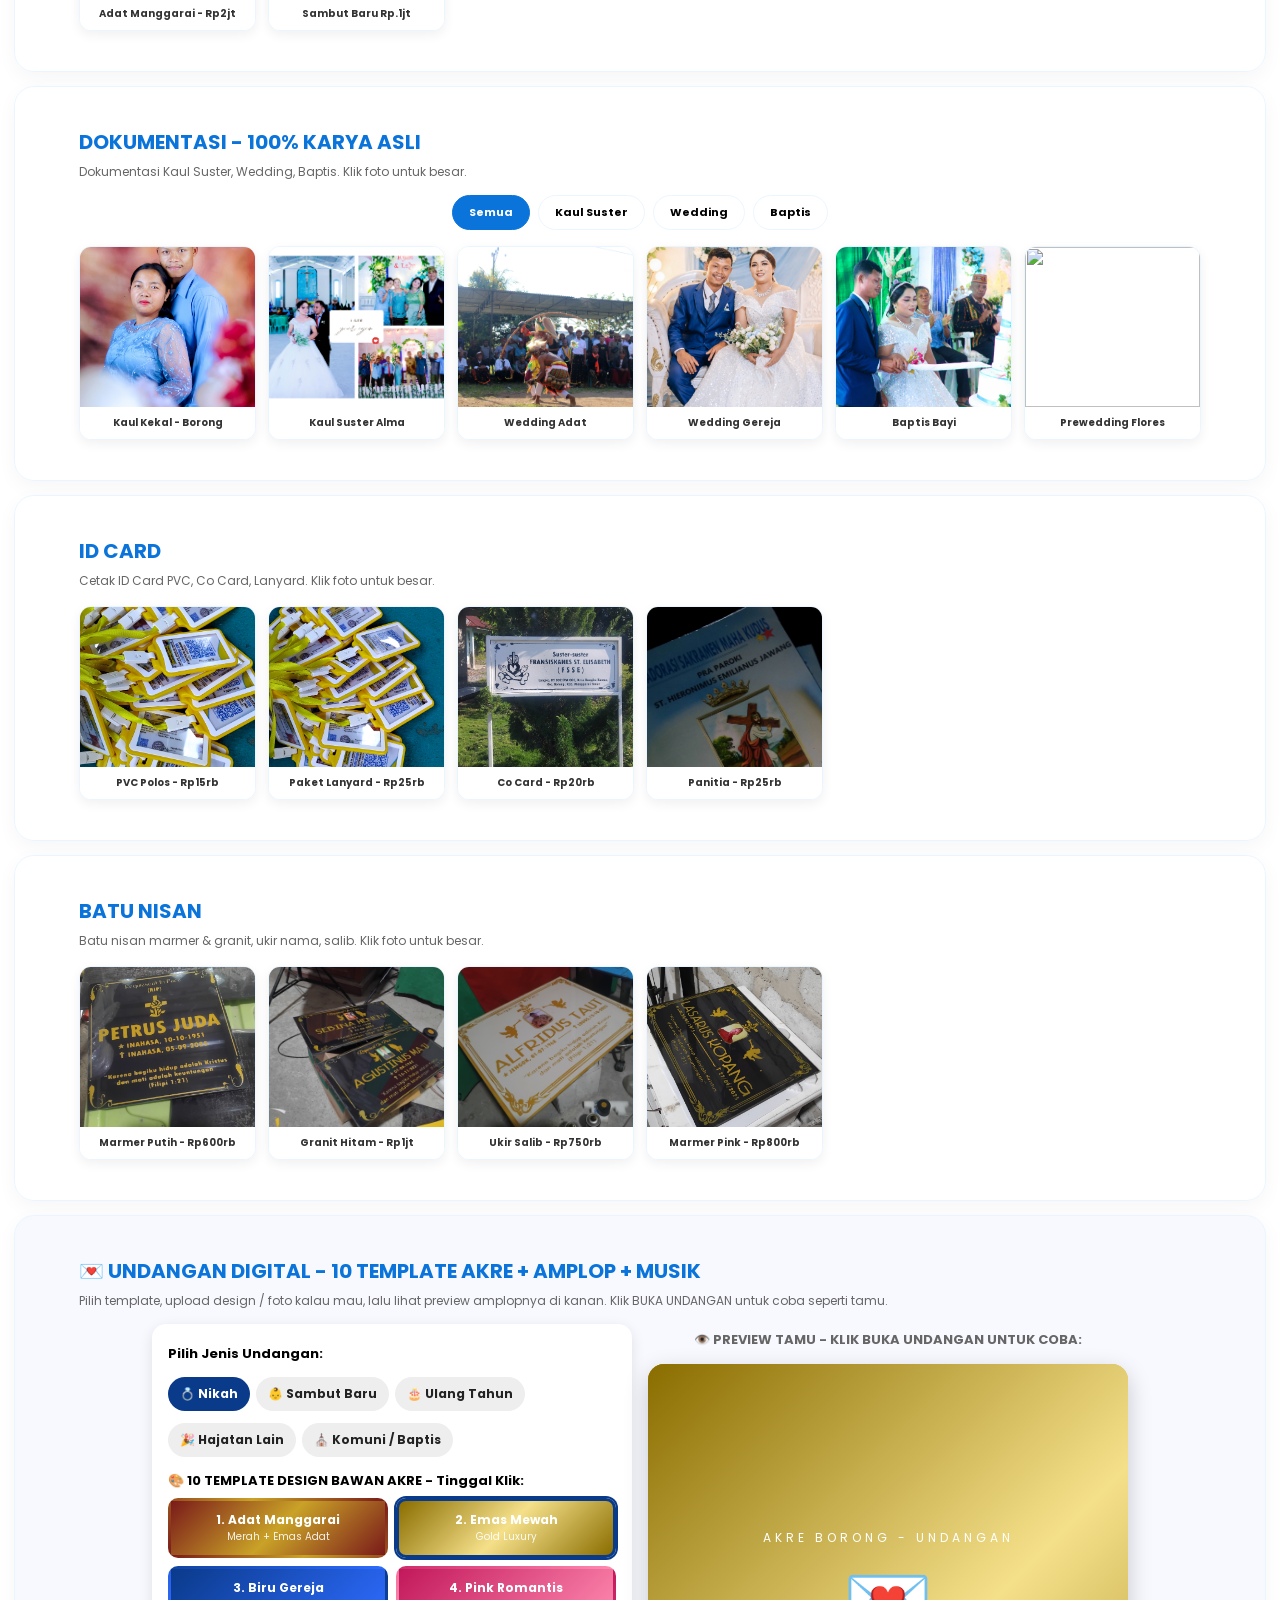
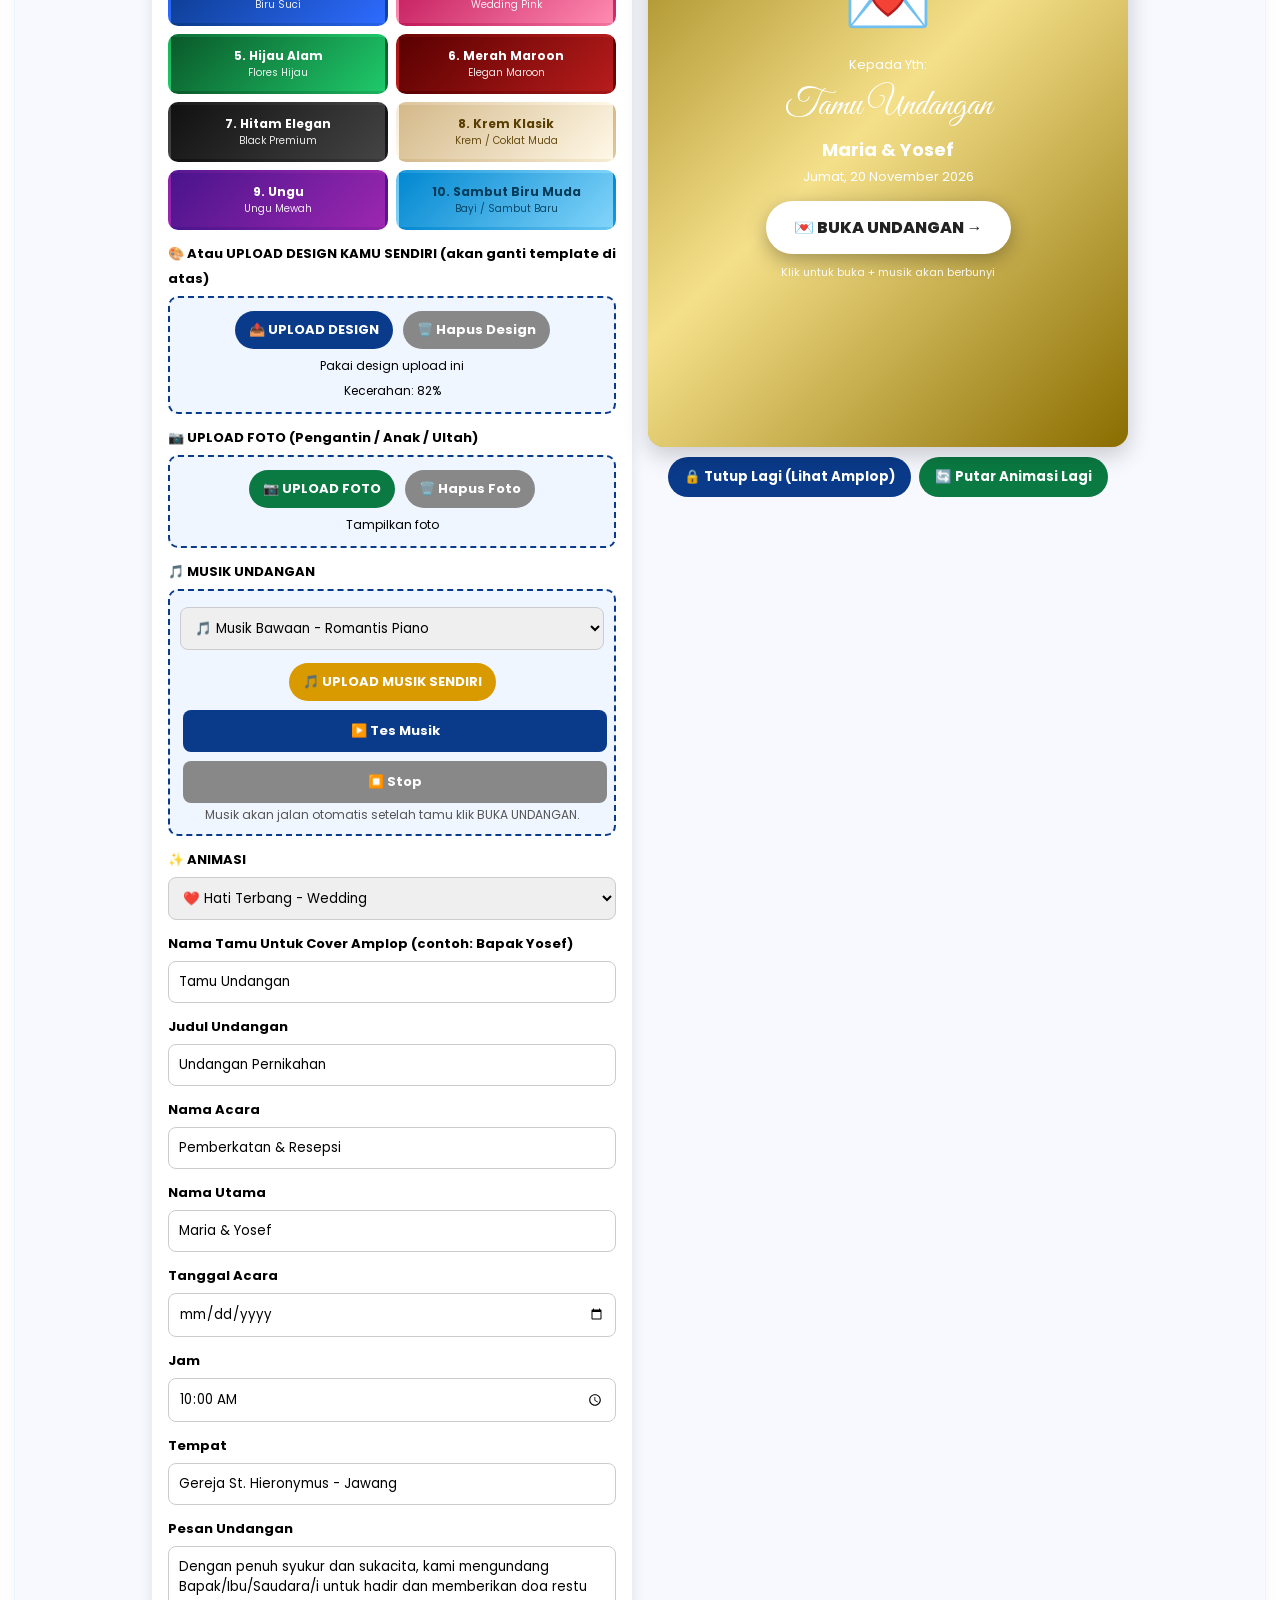
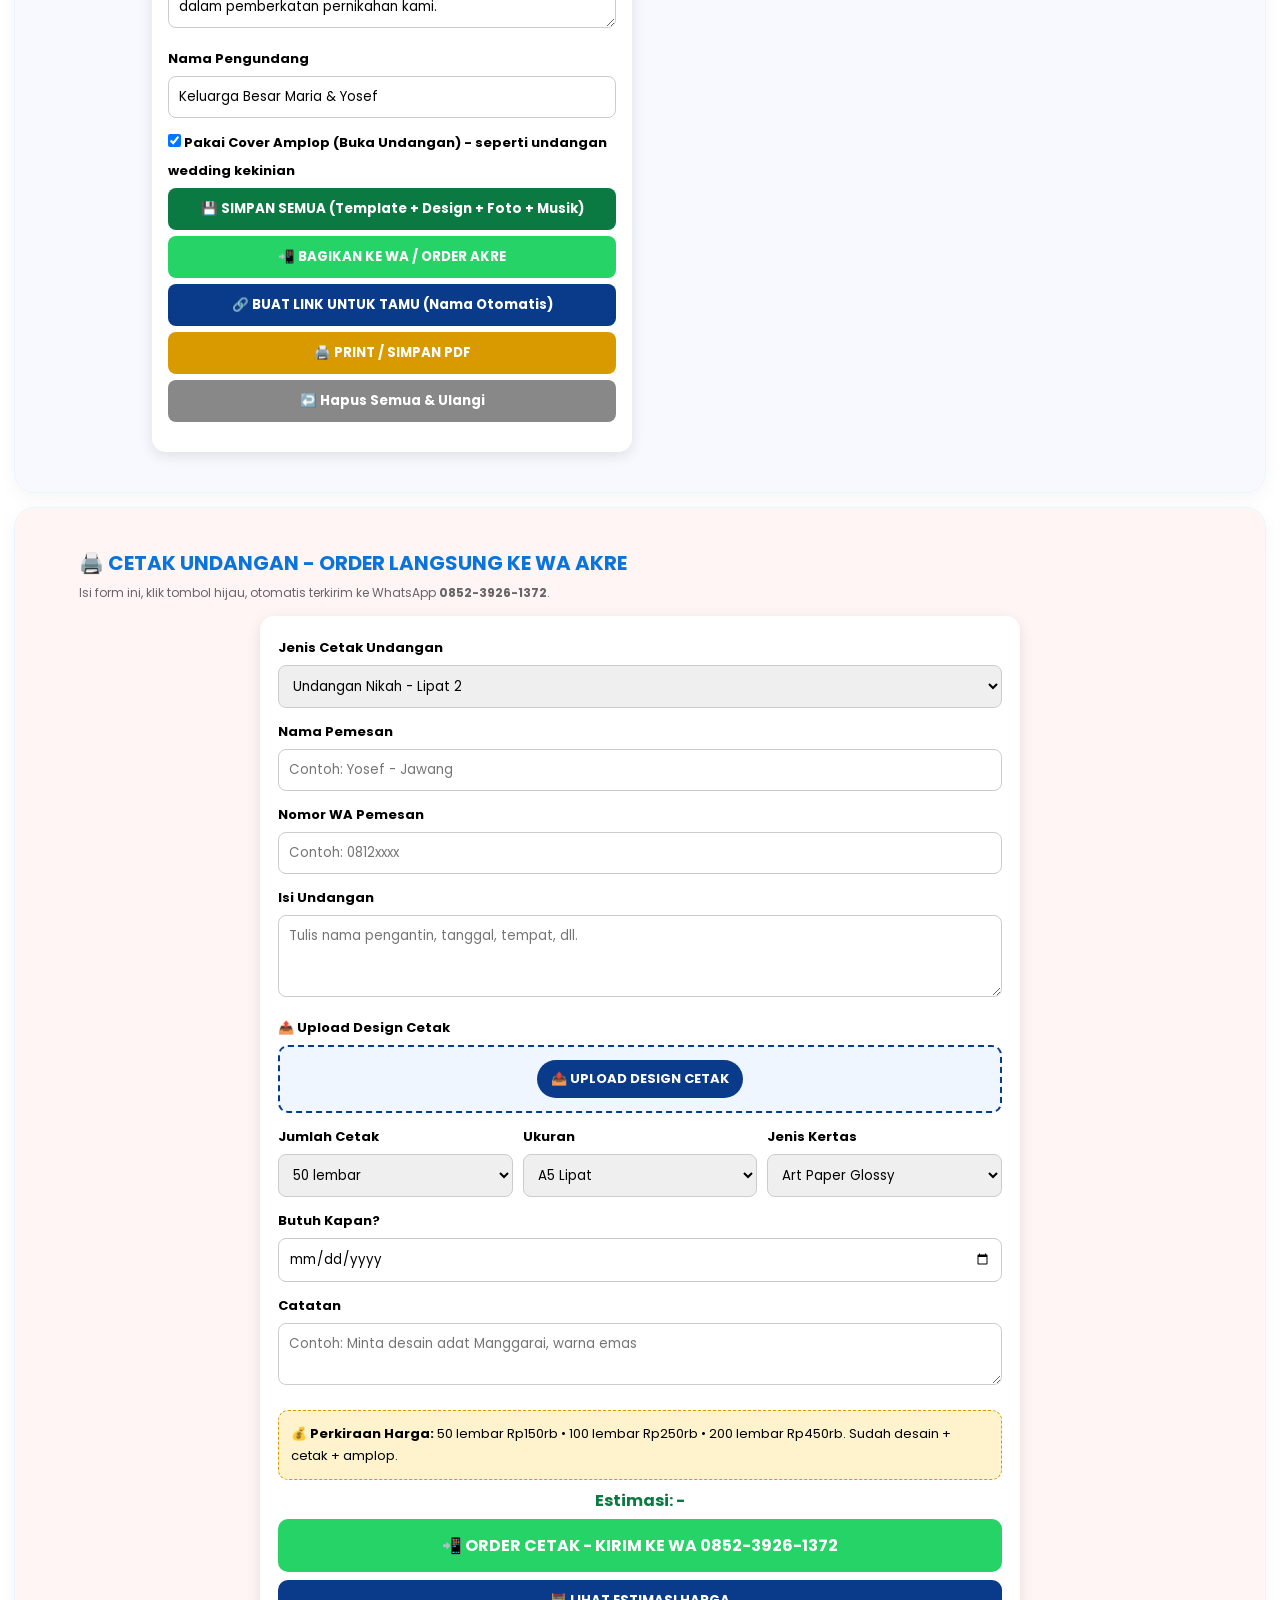
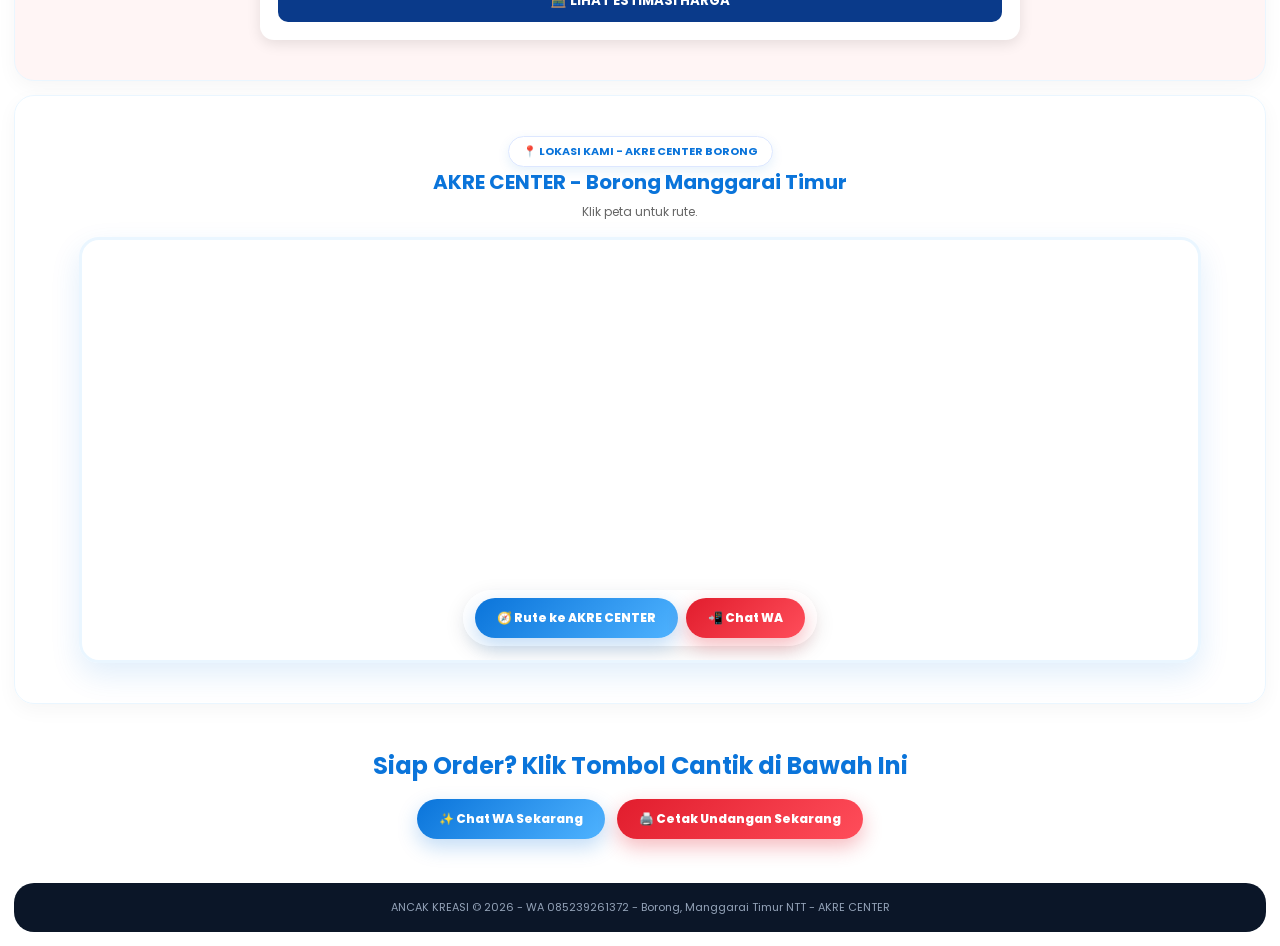
==== commit 290a9d9d: "Update print statement from 'Hello' to 'Goodbye'" ====
--- a/index.html
+++ b/index.html
@@ -4,71 +4,122 @@
 <meta charset="UTF-8">
 <meta name="viewport" content="width=device-width, initial-scale=1.0">
 <title>AKRE BORONG - Dekorasi Manggarai Timur Borong NTT</title>
-<meta name="description" content="Pusat dekorasi wedding, dokumentasi, ID Card, batu nisan di Borong Manggarai Timur NTT. 100% karya asli.">
+<meta name="description" content="Pusat dekorasi wedding, dokumentasi, ID Card, batu nisan, undangan digital dan cetak undangan di Borong Manggarai Timur NTT.">
 <link rel="stylesheet" href="style.css">
-<link href="https://fonts.googleapis.com/css2?family=Poppins:wght@400;600;700;800&display=swap" rel="stylesheet">
+<link href="https://fonts.googleapis.com/css2?family=Poppins:wght@400;600;700;800&family=Great+Vibes&family=Playfair+Display:wght@700&display=swap" rel="stylesheet">
 <link rel="icon" href="logo.png">
 <style>
-/* LOGIN & EDIT LANGSUNG */
-#loginModal{position:fixed;top:0;left:0;width:100%;height:100%;background:rgba(0,0,0,0.75);z-index:9999;display:none;align-items:center;justify-content:center}
-#loginModal.active{display:flex}
-.login-box{background:#1e293b;border:2px solid #facc15;border-radius:18px;padding:22px;width:92%;max-width:360px}
-.login-box input{width:100%;padding:12px;border-radius:10px;border:1px solid #334155;background:#0f172a;color:#fff;margin-top:6px;box-sizing:border-box}
-.btn-login{width:100%;padding:12px;background:#facc15;color:#000;font-weight:900;border:none;border-radius:10px;margin-top:12px;cursor:pointer}
-.edit-bar{display:none;gap:8px;flex-wrap:wrap;margin-top:10px}
-.edit-bar.active{display:flex}
-.editable[contenteditable="true"]{outline:2px dashed #facc15;background:#fffbeb!important;border-radius:6px}
-.admin-on{display:none;background:#22c55e;color:#052e16;padding:4px 10px;border-radius:999px;font-size:10px;font-weight:900}
-.admin-on.active{display:inline-block}
+.menu-bar{position:relative;z-index:99}
+.menu-item{position:relative;display:inline-block}
+.menu-item > a{cursor:pointer}
+.submenu{display:none;position:absolute;top:100%;left:0;min-width:230px;background:#fff;border-radius:10px;box-shadow:0 8px 22px rgba(0,0,0,.2);overflow:hidden;z-index:100;text-align:left}
+.submenu a{display:block!important;padding:12px 14px!important;color:#222!important;text-decoration:none;font-size:13px;font-weight:600;border-bottom:1px solid #eee;background:#fff!important}
+.submenu a:hover{background:#0a3a8a!important;color:#fff!important}
+.menu-item:hover .submenu{display:block}
+.menu-item.open .submenu{display:block}
+.badge-baru{background:#ff2a2a;color:#fff;font-size:10px;padding:2px 6px;border-radius:10px;margin-left:4px;vertical-align:middle}
+.undangan-wrap{display:flex;gap:16px;flex-wrap:wrap;align-items:flex-start;justify-content:center}
+.undangan-form{flex:1;min-width:290px;max-width:480px;background:#fff;border-radius:14px;padding:16px;box-shadow:0 4px 14px rgba(0,0,0,.1)}
+.undangan-form label{font-weight:700;font-size:13px}
+.undangan-form input,.undangan-form textarea,.undangan-form select{width:100%;padding:10px;margin:6px 0 10px;border:1px solid #ccc;border-radius:8px;font-family:Poppins,sans-serif}
+.undangan-form button{padding:11px;border:none;border-radius:8px;font-weight:bold;cursor:pointer;width:100%;margin-top:6px;font-family:Poppins,sans-serif}
+.upload-box{border:2px dashed #0a3a8a;border-radius:10px;padding:10px;text-align:center;background:#f0f6ff;margin:6px 0 10px}
+.upload-box input{display:none}
+.upload-btn{display:inline-block;background:#0a3a8a;color:#fff;padding:9px 14px;border-radius:20px;font-size:13px;font-weight:bold;cursor:pointer;margin:3px}
+.upload-btn.hijau{background:#0a7a42}.upload-btn.merah{background:#c2185b}.upload-btn.abu{background:#888}.upload-btn.kuning{background:#d99a00}
+.chip-jenis{display:flex;gap:6px;flex-wrap:wrap;margin:6px 0 10px}
+.chip-jenis button{width:auto!important;padding:8px 12px!important;font-size:12px;background:#eee;color:#222;border-radius:20px!important}
+.chip-jenis button.aktif{background:#0a3a8a!important;color:#fff!important}
+.tema-btn{width:32px;height:32px;border-radius:50%;border:3px solid #fff;box-shadow:0 0 0 2px #ccc;cursor:pointer;display:inline-block;margin:4px}
+.tema-btn.aktif{box-shadow:0 0 0 3px #0a3a8a}
+/* 10 TEMPLATE AKRE */
+.template-grid{display:grid;grid-template-columns:1fr 1fr;gap:8px;margin:6px 0 10px}
+.template-item{border-radius:10px;padding:10px;cursor:pointer;text-align:center;font-size:12px;font-weight:700;border:3px solid transparent;color:#fff;min-height:58px;display:flex;flex-direction:column;justify-content:center}
+.template-item small{font-weight:400;font-size:10px;opacity:.9}
+.template-item.aktif{border-color:#0a3a8a;box-shadow:0 0 0 2px #0a3a8a}
+.t1{background:linear-gradient(135deg,#7a1a1a,#c9a227,#7a1a1a)} .t2{background:linear-gradient(135deg,#8a6d00,#f5e08a,#8a6d00)} .t3{background:linear-gradient(135deg,#0a3a8a,#2e6bff)} .t4{background:linear-gradient(135deg,#c2185b,#ff8ab0)} .t5{background:linear-gradient(135deg,#0a5a2a,#1fc96a)} .t6{background:linear-gradient(135deg,#5a0000,#b71c1c)} .t7{background:linear-gradient(135deg,#111,#444)} .t8{background:linear-gradient(135deg,#d4b98a,#fff8e7);color:#5a3d00!important} .t9{background:linear-gradient(135deg,#4a148c,#9c27b0)} .t10{background:linear-gradient(135deg,#0288d1,#81d4fa);color:#003c5a!important}
+.undangan-preview-box{flex:1;min-width:290px;max-width:480px}
+.undangan{width:100%;border-radius:16px;overflow:hidden;text-align:center;color:#333;box-shadow:0 8px 24px rgba(0,0,0,.2);background:#fff;position:relative;min-height:580px}
+.undangan .bg-design{position:absolute;inset:0;background-size:cover;background-position:center;z-index:0}
+.undangan .bg-overlay{position:absolute;inset:0;background:rgba(255,255,255,.82);z-index:1}
+.undangan .isi{position:relative;z-index:2}
+.undangan .atas{padding:28px 18px 10px}
+.undangan .ornamen{font-size:28px}
+.undangan .judul-kecil{letter-spacing:3px;font-size:12px;text-transform:uppercase;opacity:.85}
+.undangan .nama-besar{font-family:'Great Vibes',cursive;font-size:48px;line-height:1.1;margin:10px 0}
+.undangan .nama-acara{font-family:'Playfair Display',serif;font-size:24px;font-weight:700;margin:6px 0}
+.undangan .garis{width:60px;height:3px;margin:12px auto;border-radius:10px}
+.undangan .detail{background:rgba(255,255,255,.85);margin:12px 18px;border-radius:12px;padding:14px;font-size:14px;line-height:1.7}
+.undangan .countdown{display:flex;justify-content:center;gap:8px;margin:10px 0}
+.undangan .kotak{background:#fff;border-radius:10px;padding:8px 6px;min-width:60px;box-shadow:0 2px 8px rgba(0,0,0,.1)}
+.undangan .kotak b{font-size:20px;display:block}.undangan .kotak span{font-size:11px}
+.undangan .bawah{padding:10px 18px 22px;font-size:13px;line-height:1.6}
+.undangan .btn-rsvp{display:inline-block;background:#fff;color:#333;padding:10px 22px;border-radius:20px;font-weight:bold;text-decoration:none;margin-top:8px}
+.foto-utama{width:130px;height:130px;object-fit:cover;border-radius:50%;border:5px solid #fff;box-shadow:0 4px 14px rgba(0,0,0,.3);margin:8px auto;display:none;animation:zoomIn 1s ease}
+.foto-utama.show{display:block}
+@keyframes zoomIn{from{transform:scale(.5);opacity:0}to{transform:scale(1);opacity:1}}
+.tema-emas .atas,.tema-emas .bawah{background:linear-gradient(135deg,rgba(201,162,39,.95),rgba(245,224,138,.95));color:#4a3200}.tema-emas .garis{background:#c9a227}
+.tema-biru .atas,.tema-biru .bawah{background:linear-gradient(135deg,rgba(10,58,138,.95),rgba(46,107,255,.95));color:#fff}.tema-biru .garis{background:#0a3a8a}
+.tema-hijau .atas,.tema-hijau .bawah{background:linear-gradient(135deg,rgba(10,122,66,.95),rgba(31,201,106,.95));color:#fff}.tema-hijau .garis{background:#0a7a42}
+.tema-pink .atas,.tema-pink .bawah{background:linear-gradient(135deg,rgba(194,24,91,.95),rgba(255,138,176,.95));color:#fff}.tema-pink .garis{background:#c2185b}
+/* COVER AMPLOP */
+.cover-undangan{position:absolute;inset:0;z-index:20;display:flex;flex-direction:column;justify-content:center;align-items:center;padding:20px;text-align:center;color:#fff;transition:all .8s ease}
+.cover-undangan.tersembunyi{opacity:0;pointer-events:none;transform:scale(1.15)}
+.cover-undangan .amplop{font-size:72px;animation:melayang 2s infinite}
+@keyframes melayang{0%,100%{transform:translateY(0)}50%{transform:translateY(-10px)}}
+.cover-undangan .btn-buka{background:#fff;color:#222;border:none;padding:14px 28px;border-radius:30px;font-weight:800;font-size:16px;cursor:pointer;margin-top:14px;box-shadow:0 6px 20px rgba(0,0,0,.3)}
+.cover-undangan .btn-buka:hover{transform:scale(1.05)}
+.cover-undangan .nama-tamu{font-family:'Great Vibes',cursive;font-size:36px;margin:8px 0}
+.musik-control{position:absolute;top:10px;right:10px;z-index:30;background:rgba(255,255,255,.9);border:none;width:38px;height:38px;border-radius:50%;cursor:pointer;font-size:18px;display:none}
+.musik-control.show{display:block}
+.animasi-layer{position:absolute;inset:0;overflow:hidden;pointer-events:none;z-index:3}
+.jatuh{position:absolute;top:-30px;animation:jatuh linear infinite;font-size:22px}
+@keyframes jatuh{to{transform:translateY(650px) rotate(360deg);opacity:.9}}
+.hati-terbang{position:absolute;bottom:10px;animation:naik linear infinite;font-size:20px;opacity:.9}
+@keyframes naik{to{transform:translateY(-600px) scale(1.4);opacity:0}}
+.confetti{position:absolute;top:-10px;width:8px;height:14px;animation:jatuh linear infinite}
+.masuk-animasi{animation:fadeUp 1s ease}
+@keyframes fadeUp{from{opacity:0;transform:translateY(20px)}to{opacity:1;transform:translateY(0)}}
+.cetak-box{max-width:760px;margin:auto;background:#fff;border-radius:14px;padding:18px;box-shadow:0 4px 14px rgba(0,0,0,.1)}
+.cetak-box label{font-weight:700;font-size:13px}
+.cetak-box input,.cetak-box select,.cetak-box textarea{width:100%;padding:10px;margin:6px 0 10px;border:1px solid #ccc;border-radius:8px;font-family:Poppins,sans-serif}
+.harga-box{background:#fff3cd;border:1px dashed #d99a00;border-radius:10px;padding:12px;font-size:13px;line-height:1.7;margin:8px 0}
+.preview-kecil{max-width:120px;border-radius:8px;margin:6px auto;display:none}.preview-kecil.show{display:block}
+@media(max-width:640px){.submenu{position:static;box-shadow:none;border:1px solid #eee}.menu-item{display:block;width:100%}}
+@media print{body{background:#fff}.no-print{display:none!important}.undangan{box-shadow:none;max-width:100%}.animasi-layer,.cover-undangan,.musik-control{display:none!important}}
 </style>
 </head>
 <body>
 
 <header class="navbar">
- <div class="logo">
-  <img src="logo.png" alt="Logo AKRE BORONG" class="logo-img">
-  <div class="logo-text">AKRE <span>BORONG</span><small>Decoration & Documentation</small></div>
-  <span id="adminBadge" class="admin-on">ADMIN</span>
-</div>
-<div style="display:flex;gap:8px;align-items:center">
-  <button id="btnLogin" onclick="openLogin()" class="btn btn-red-small" style="border:none;cursor:pointer;background:#0f172a;color:#facc15">🔐 LOGIN</button>
+ <div class="logo"><img src="logo.png" alt="Logo AKRE BORONG" class="logo-img"><div class="logo-text">AKRE <span>BORONG</span><small>Decoration & Documentation</small></div></div>
   <a href="https://wa.me/6285239261372" class="btn btn-red-small">ORDER WA</a>
-</div>
 </header>
 
 <nav class="menu-bar">
-  <a href="#dekorasi" class="active">DEKORASI</a>
-  <a href="#dokumentasi">DOKUMENTASI</a>
-  <a href="#idcard">ID CARD</a>
-  <a href="#batu-nisan">BATU NISAN</a>
-  <a href="#info-akre" id="menu-akre" style="background:#fef3c7;color:#92400e;border:1px solid #facc15;font-weight:900">🏅 INFO AKRE</a>
+  <a href="#dekorasi">DEKORASI</a><a href="#dokumentasi">DOKUMENTASI</a><a href="#idcard">ID CARD</a><a href="#batu-nisan">BATU NISAN</a>
+  <div class="menu-item"><a href="#undangan" onclick="toggleSubmenu(event)">UNDANGAN ▼</a><div class="submenu">
+      <a href="#undangan" onclick="pilihJenisUndangan('nikah')">💍 Undangan Nikah</a>
+      <a href="#undangan" onclick="pilihJenisUndangan('sambut')">👶 Undangan Sambut Baru</a>
+      <a href="#undangan" onclick="pilihJenisUndangan('ultah')">🎂 Undangan Ulang Tahun</a>
+      <a href="#undangan" onclick="pilihJenisUndangan('hajatan')">🎉 Undangan Hajatan Lain</a>
+      <a href="#undangan" onclick="pilihJenisUndangan('komuni')">⛪ Undangan Komuni / Baptis</a>
+  </div></div>
+  <a href="#cetak-undangan" style="background:#ff2a2a;color:#fff;border-radius:8px;padding:6px 10px">🖨️ CETAK UNDANGAN <span class="badge-baru">ORDER WA</span></a>
 </nav>
 
 <section class="hero">
   <div class="hero-text">
   <span class="badge-top">✅ 100% KARYA ASLI - BORONG MANGGARAI TIMUR</span>
-  <div class="marquee-karya-asli">
-    <div class="marquee-track-karya">
+  <div class="marquee-karya-asli"><div class="marquee-track-karya">
       <span>✨ 100% FOTO ASLI KARYA KAMI | 📸 Dekorasi dan dokumentasi | 🎉 Bukan Foto Google | 💎 Hasil Dokumentasi kami | 🔥 Promo Dekorasi + Dokumentasi ada diskon | 📍 Borong Manggarai Timur | 💬 WA 085239261372 |</span>
       <span>✨ 100% FOTO ASLI KARYA KAMI | 📸 Dekorasi dan dokumentasi | 🎉 Bukan Foto Google | 💎 Hasil Dokumentasi kami | 🔥 Promo Dekorasi + Dokumentasi ada diskon | 📍 Borong Manggarai Timur | 💬 WA 085239261372 |</span>
-    </div>
+  </div></div>
+  <h1>PAKET WEDDING DLL <br><span class="highlight-red">DEKORASI</span><br><span class="highlight-blue">Akre Borong</span></h1>
+    <p>Melayani Dekorasi, dokumentasi, cetak ID Card PVC, batu nisan, undangan digital dan cetak undangan. Area Manggarai Timur dan sekitarnya.</p>
+    <div class="hero-buttons"><a href="#dekorasi" class="btn btn-gradient-red">Pesan Sekarang →</a><a href="#undangan" class="btn btn-glass-white">💌 Buat Undangan</a><a href="#cetak-undangan" class="btn btn-outline-blue">🖨️ Cetak Undangan</a></div>
   </div>
-  <h1>PAKET WEDDING DLL <br><span class="highlight-red">DEKORASI</span><br><span class="highlight-blue">Akre Borong</span></h1>
-    <p>Melayani Dekorasi, dokumentasi, cetak ID Card PVC dan batu nisan. Area Manggarai Timur dan sekitarnya.</p>
-    <div class="hero-buttons">
-      <a href="#dekorasi" class="btn btn-gradient-red">Pesan Sekarang →</a>
-      <a href="#dokumentasi" class="btn btn-glass-white">Lihat Galeri</a>
-      <a href="https://wa.me/6285239261372" class="btn btn-outline-blue">Chat WA</a>
-    </div>
-  </div>
-  <div class="hero-card">
-    <img src="dekorasi.jpg" alt="dekorasi">
-    <div class="card-mini">
-      <h4>Paket Dekorasi</h4>
-      <p>mulai Rp.1 jt</p>
-      <a href="#dekorasi" class="btn btn-blue-full">Pesan Model Ini</a>
-    </div>
-  </div>
+  <div class="hero-card"><img src="dekorasi.jpg" alt="dekorasi"><div class="card-mini"><h4>Paket Dekorasi</h4><p>mulai Rp.1 jt</p><a href="#dekorasi" class="btn btn-blue-full">Pesan Model Ini</a></div></div>
 </section>
 
 <section class="features">
@@ -76,34 +127,11 @@
   <div class="feature-box featured"><div class="ribbon">TERPOPULER</div><h3>DOKUMENTASI</h3><p>Mulai Rp800rb</p><a href="#dokumentasi" class="btn btn-red">Pesan Sekarang</a></div>
   <div class="feature-box"><h3>ID CARD</h3><p>Rp25rb/pcs</p><a href="#idcard" class="btn btn-blue">Detail →</a></div>
   <div class="feature-box"><h3>BATU NISAN</h3><p>Mulai Rp600rb</p><a href="#batu-nisan" class="btn btn-dark">Detail →</a></div>
+  <div class="feature-box" style="background:#fff3cd"><h3>UNDANGAN DIGITAL</h3><p>Mulai Rp150rb</p><a href="#undangan" class="btn btn-blue">Buat Sekarang →</a></div>
+  <div class="feature-box" style="background:#ffe0e0"><h3>CETAK UNDANGAN</h3><p>Mulai Rp2rb/lembar</p><a href="#cetak-undangan" class="btn btn-red">Order WA →</a></div>
 </section>
 
-<!-- INFO AKRE - BISA EDIT SETELAH LOGIN -->
-<section id="info-akre" class="konten-section" style="background:linear-gradient(180deg,#fffbeb,#ffffff);border:2px solid #facc15;border-radius:16px;padding:20px;margin:20px 10px">
-  <div style="display:flex;justify-content:space-between;flex-wrap:wrap;gap:12px;align-items:center">
-    <div style="flex:1">
-      <span class="badge-top editable" id="akre-badge" style="background:#92400e;color:#fef3c7">🏅 INFO AKRE - Loading...</span>
-      <h2 class="editable" id="akre-judul" style="margin:8px 0 4px;color:#92400e">INFO AKRE - ANCAK KREASI BORONG</h2>
-      <p class="editable" id="akre-promo" style="margin:0;font-weight:700;color:#dc2626;background:#fef2f2;padding:8px 10px;border-radius:8px;border:1px dashed #fca5a5">Loading promo hari ini...</p>
-      <p id="akre-update" style="margin:6px 0 0;font-size:11px;opacity:0.6">Update: -</p>
-      <div id="editBar" class="edit-bar">
-        <button onclick="saveAkre()" style="padding:8px 14px;background:#22c55e;color:#052e16;font-weight:900;border:none;border-radius:8px;cursor:pointer">💾 SIMPAN</button>
-        <button onclick="addItem()" style="padding:8px 14px;background:#0f172a;color:#facc15;font-weight:900;border:none;border-radius:8px;cursor:pointer">+ Tambah Kotak</button>
-        <button onclick="resetAkre()" style="padding:8px 14px;background:#334155;color:#fff;border:none;border-radius:8px;cursor:pointer">Reset</button>
-        <span style="font-size:11px">Klik teks untuk edit</span>
-      </div>
-    </div>
-    <div style="background:#0f172a;color:#facc15;padding:10px 14px;border-radius:12px;font-weight:900;text-align:center">AKRE CENTER<br><small style="color:#fff;font-weight:400">Borong - NTT</small></div>
-  </div>
-  <div id="akre-grid" class="gallery-grid" style="margin-top:18px">
-    <div style="grid-column:1/-1;text-align:center;padding:20px">Loading INFO AKRE dari akre.json...</div>
-  </div>
-</section>
-
-<section id="dekorasi" class="konten-section">
-  <h2>DEKORASI</h2>
-  <p>Paket dekorasi pernikahan, lamaran, gedung. Klik foto untuk besar.</p>
-  <div class="gallery-grid">
+<section id="dekorasi" class="konten-section"><h2>DEKORASI</h2><p>Paket dekorasi pernikahan, lamaran, gedung. Klik foto untuk besar.</p><div class="gallery-grid">
     <div class="gallery-item"><img src="dekorasi.jpg" onclick="openLightbox(this.src)"><span class="gallery-caption">Wedding Rp2,8jt</span></div>
     <div class="gallery-item"><img src="dekorasi2.jpg" onclick="openLightbox(this.src)"><span class="gallery-caption">Adat Manggarai - Rp1jt</span></div>
     <div class="gallery-item"><img src="dekorasi3.jpg" onclick="openLightbox(this.src)"><span class="gallery-caption">Gedung - Rp3jt</span></div>
@@ -112,18 +140,10 @@
     <div class="gallery-item"><img src="dekorasi6.jpg" onclick="openLightbox(this.src)"><span class="gallery-caption">Komuni - Rp1jt</span></div>
     <div class="gallery-item"><img src="dekorasi7.jpg" onclick="openLightbox(this.src)"><span class="gallery-caption">Adat Manggarai - Rp2jt</span></div>
     <div class="gallery-item"><img src="dekorasi8.jpg" onclick="openLightbox(this.src)"><span class="gallery-caption">Sambut Baru Rp.1jt</span></div>
-  </div>
-</section>
-
-<section id="dokumentasi" class="konten-section">
-  <h2>DOKUMENTASI - 100% KARYA ASLI</h2>
-  <p>Dokumentasi Kaul Suster, Wedding, Baptis. Klik foto untuk besar.</p>
-  <div class="filter-buttons">
-    <button class="filter-btn active" onclick="filterDok('all')">Semua</button>
-    <button class="filter-btn" onclick="filterDok('kaul')">Kaul Suster</button>
-    <button class="filter-btn" onclick="filterDok('wedding')">Wedding</button>
-    <button class="filter-btn" onclick="filterDok('baptis')">Baptis</button>
-  </div>
+</div></section>
+
+<section id="dokumentasi" class="konten-section"><h2>DOKUMENTASI - 100% KARYA ASLI</h2><p>Dokumentasi Kaul Suster, Wedding, Baptis. Klik foto untuk besar.</p>
+  <div class="filter-buttons"><button class="filter-btn active" onclick="filterDok('all')">Semua</button><button class="filter-btn" onclick="filterDok('kaul')">Kaul Suster</button><button class="filter-btn" onclick="filterDok('wedding')">Wedding</button><button class="filter-btn" onclick="filterDok('baptis')">Baptis</button></div>
   <div class="gallery-grid dok-grid">
     <div class="gallery-item" data-category="kaul"><img src="dokumentasi.jpg" onclick="openLightbox(this.src)"><span class="gallery-caption">Kaul Kekal - Borong</span></div>
     <div class="gallery-item" data-category="kaul"><img src="dokumentasi2.jpg" onclick="openLightbox(this.src)"><span class="gallery-caption">Kaul Suster Alma</span></div>
@@ -131,216 +151,264 @@
     <div class="gallery-item" data-category="wedding"><img src="dokumentasi4.jpg" onclick="openLightbox(this.src)"><span class="gallery-caption">Wedding Gereja</span></div>
     <div class="gallery-item" data-category="baptis"><img src="dokumentasi5.jpg" onclick="openLightbox(this.src)"><span class="gallery-caption">Baptis Bayi</span></div>
     <div class="gallery-item" data-category="wedding"><img src="dokumentasi6.jpg" onclick="openLightbox(this.src)"><span class="gallery-caption">Prewedding Flores</span></div>
-  </div>
-</section>
-
-<section id="idcard" class="konten-section">
-  <h2>ID CARD</h2>
-  <p>Cetak ID Card PVC, Co Card, Lanyard. Klik foto untuk besar.</p>
-  <div class="gallery-grid">
+  </div></section>
+
+<section id="idcard" class="konten-section"><h2>ID CARD</h2><p>Cetak ID Card PVC, Co Card, Lanyard. Klik foto untuk besar.</p><div class="gallery-grid">
     <div class="gallery-item"><img src="idcard.jpg" onclick="openLightbox(this.src)"><span class="gallery-caption">PVC Polos - Rp15rb</span></div>
     <div class="gallery-item"><img src="idcard2.jpg" onclick="openLightbox(this.src)"><span class="gallery-caption">Paket Lanyard - Rp25rb</span></div>
     <div class="gallery-item"><img src="idcard3.jpg" onclick="openLightbox(this.src)"><span class="gallery-caption">Co Card - Rp20rb</span></div>
     <div class="gallery-item"><img src="idcard4.jpg" onclick="openLightbox(this.src)"><span class="gallery-caption">Panitia - Rp25rb</span></div>
-  </div>
-</section>
-
-<section id="batu-nisan" class="konten-section">
-  <h2>BATU NISAN</h2>
-  <p>Batu nisan marmer & granit, ukir nama, salib. Klik foto untuk besar.</p>
-  <div class="gallery-grid">
+</div></section>
+
+<section id="batu-nisan" class="konten-section"><h2>BATU NISAN</h2><p>Batu nisan marmer & granit, ukir nama, salib. Klik foto untuk besar.</p><div class="gallery-grid">
     <div class="gallery-item"><img src="nisan.jpg" onclick="openLightbox(this.src)"><span class="gallery-caption">Marmer Putih - Rp600rb</span></div>
     <div class="gallery-item"><img src="nisan2.jpg" onclick="openLightbox(this.src)"><span class="gallery-caption">Granit Hitam - Rp1jt</span></div>
     <div class="gallery-item"><img src="nisan3.jpg" onclick="openLightbox(this.src)"><span class="gallery-caption">Ukir Salib - Rp750rb</span></div>
     <div class="gallery-item"><img src="nisan4.jpg" onclick="openLightbox(this.src)"><span class="gallery-caption">Marmer Pink - Rp800rb</span></div>
-  </div>
-</section>
-
-<section id="lokasi" class="konten-section maps-section">
-  <div class="maps-header">
-    <span class="badge-top">📍 LOKASI KAMI - AKRE CENTER BORONG</span>
-    <h2>AKRE CENTER - Borong Manggarai Timur</h2>
-    <p>Klik peta untuk rute. Kami di pusat Borong, siap melayani seluruh Manggarai Timur.</p>
-  </div>
-  <div class="maps-wrapper">
-    <iframe 
-      src="https://www.google.com/maps/embed?pb=!1m18!1m12!1m3!1d3943.261555715045!2d120.58934627482067!3d-8.761443889459057!2m3!1f0!2f0!3f0!3m2!1i1024!2i768!4f13.1!3m3!1m2!1s0x2db30ce6aaaaaaab%3A0x481b73c2563d6dce!2sAKRE%20CENTER!5e0!3m2!1sid!2sid!4v1792207381445!5m2!1sid!2sid"
-      width="100%" 
-      height="420" 
-      style="border:0;" 
-      allowfullscreen="" 
-      loading="lazy" 
-      referrerpolicy="no-referrer-when-downgrade">
-    </iframe>
-    <div class="maps-overlay-btn">
-      <a href="https://www.google.com/maps/search/?api=1&query=AKRE+CENTER+Borong" target="_blank" class="btn btn-gradient-blue">🧭 Rute ke AKRE CENTER</a>
-      <a href="https://wa.me/6285239261372" class="btn btn-gradient-red">📲 Chat WA</a>
+</div></section>
+
+<!-- UNDANGAN : 10 TEMPLATE + AMPLOP + MUSIK -->
+<section id="undangan" class="konten-section" style="background:#f8f9ff">
+  <h2>💌 UNDANGAN DIGITAL - 10 TEMPLATE AKRE + AMPLOP + MUSIK</h2>
+  <p>Pilih template, upload design / foto kalau mau, lalu lihat preview amplopnya di kanan. Klik BUKA UNDANGAN untuk coba seperti tamu.</p>
+  <div class="undangan-wrap">
+    <div class="undangan-form no-print">
+      <label>Pilih Jenis Undangan:</label>
+      <div class="chip-jenis">
+        <button id="chip-nikah" class="aktif" onclick="pilihJenisUndangan('nikah')">💍 Nikah</button>
+        <button id="chip-sambut" onclick="pilihJenisUndangan('sambut')">👶 Sambut Baru</button>
+        <button id="chip-ultah" onclick="pilihJenisUndangan('ultah')">🎂 Ulang Tahun</button>
+        <button id="chip-hajatan" onclick="pilihJenisUndangan('hajatan')">🎉 Hajatan Lain</button>
+        <button id="chip-komuni" onclick="pilihJenisUndangan('komuni')">⛪ Komuni / Baptis</button>
+      </div>
+
+      <label>🎨 10 TEMPLATE DESIGN BAWAN AKRE - Tinggal Klik:</label>
+      <div class="template-grid">
+        <div class="template-item t1 aktif" data-t="1" onclick="pilihTemplate(1,this)">1. Adat Manggarai<small>Merah + Emas Adat</small></div>
+        <div class="template-item t2" data-t="2" onclick="pilihTemplate(2,this)">2. Emas Mewah<small>Gold Luxury</small></div>
+        <div class="template-item t3" data-t="3" onclick="pilihTemplate(3,this)">3. Biru Gereja<small>Biru Suci</small></div>
+        <div class="template-item t4" data-t="4" onclick="pilihTemplate(4,this)">4. Pink Romantis<small>Wedding Pink</small></div>
+        <div class="template-item t5" data-t="5" onclick="pilihTemplate(5,this)">5. Hijau Alam<small>Flores Hijau</small></div>
+        <div class="template-item t6" data-t="6" onclick="pilihTemplate(6,this)">6. Merah Maroon<small>Elegan Maroon</small></div>
+        <div class="template-item t7" data-t="7" onclick="pilihTemplate(7,this)">7. Hitam Elegan<small>Black Premium</small></div>
+        <div class="template-item t8" data-t="8" onclick="pilihTemplate(8,this)">8. Krem Klasik<small>Krem / Coklat Muda</small></div>
+        <div class="template-item t9" data-t="9" onclick="pilihTemplate(9,this)">9. Ungu<small>Ungu Mewah</small></div>
+        <div class="template-item t10" data-t="10" onclick="pilihTemplate(10,this)">10. Sambut Biru Muda<small>Bayi / Sambut Baru</small></div>
+      </div>
+
+      <label>🎨 Atau UPLOAD DESIGN KAMU SENDIRI (akan ganti template di atas)</label>
+      <div class="upload-box">
+        <input type="file" id="inputDesign" accept="image/*" onchange="uploadDesign(event)">
+        <label for="inputDesign" class="upload-btn">📤 UPLOAD DESIGN</label>
+        <label class="upload-btn abu" onclick="hapusDesign()">🗑️ Hapus Design</label>
+        <img id="previewDesignKecil" class="preview-kecil" src="">
+        <div><label style="font-weight:400;font-size:12px"><input type="checkbox" id="pakaiDesign" checked onchange="updateUndangan()" style="width:auto"> Pakai design upload ini</label><br>
+        <label style="font-weight:400;font-size:12px">Kecerahan: <input type="range" id="opacityDesign" min="0" max="100" value="82" oninput="updateUndangan()" style="width:120px"> <span id="labelOpacity">82%</span></label></div>
+      </div>
+
+      <label>📷 UPLOAD FOTO (Pengantin / Anak / Ultah)</label>
+      <div class="upload-box">
+        <input type="file" id="inputFoto" accept="image/*" onchange="uploadFoto(event)">
+        <label for="inputFoto" class="upload-btn hijau">📷 UPLOAD FOTO</label>
+        <label class="upload-btn abu" onclick="hapusFoto()">🗑️ Hapus Foto</label>
+        <img id="previewFotoKecil" class="preview-kecil" src="">
+        <div><label style="font-weight:400;font-size:12px"><input type="checkbox" id="pakaiFoto" checked onchange="updateUndangan()" style="width:auto"> Tampilkan foto</label></div>
+      </div>
+
+      <label>🎵 MUSIK UNDANGAN</label>
+      <div class="upload-box">
+        <audio id="musikUndangan" loop preload="none"><source src="https://cdn.pixabay.com/audio/2022/03/10/audio_2c8c7f7b5e.mp3" type="audio/mpeg"></audio>
+        <select id="fMusik" onchange="gantiMusik()">
+          <option value="bawaan">🎵 Musik Bawaan - Romantis Piano</option>
+          <option value="gereja">⛪ Musik Gereja - Syukur</option>
+          <option value="adat">🥁 Musik Adat Manggarai - Ceria</option>
+          <option value="ultah">🎂 Musik Ulang Tahun - Ceria</option>
+          <option value="tidak">🔇 Tanpa Musik</option>
+        </select>
+        <input type="file" id="inputMusik" accept="audio/*" onchange="uploadMusik(event)">
+        <label for="inputMusik" class="upload-btn kuning">🎵 UPLOAD MUSIK SENDIRI</label>
+        <button type="button" class="upload-btn" onclick="testMusik()" style="background:#0a3a8a">▶️ Tes Musik</button>
+        <button type="button" class="upload-btn abu" onclick="stopMusik()">⏹️ Stop</button>
+        <div style="font-size:12px;color:#555">Musik akan jalan otomatis setelah tamu klik BUKA UNDANGAN.</div>
+      </div>
+
+      <label>✨ ANIMASI</label>
+      <select id="fAnimasi" onchange="gantiAnimasi()">
+        <option value="bunga">🌸 Bunga Jatuh - Romantis</option>
+        <option value="hati">❤️ Hati Terbang - Wedding</option>
+        <option value="confetti">🎉 Confetti - Ulang Tahun / Hajatan</option>
+        <option value="kupu">🦋 Kupu-Kupu - Sambut Baru / Komuni</option>
+        <option value="tidak">Tanpa Animasi</option>
+      </select>
+
+      <label>Nama Tamu Untuk Cover Amplop (contoh: Bapak Yosef)</label>
+      <input id="fTamu" placeholder="Bapak / Ibu / Saudara ..." oninput="updateUndangan()" value="Tamu Undangan">
+      <label>Judul Undangan</label><input id="fJudul" oninput="updateUndangan()">
+      <label>Nama Acara</label><input id="fAcara" oninput="updateUndangan()">
+      <label>Nama Utama</label><input id="fNama" oninput="updateUndangan()">
+      <label>Tanggal Acara</label><input id="fTanggal" type="date" oninput="updateUndangan()">
+      <label>Jam</label><input id="fJam" type="time" value="10:00" oninput="updateUndangan()">
+      <label>Tempat</label><input id="fTempat" oninput="updateUndangan()">
+      <label>Pesan Undangan</label><textarea id="fPesan" rows="3" oninput="updateUndangan()"></textarea>
+      <label>Nama Pengundang</label><input id="fPengundang" oninput="updateUndangan()">
+      <label><input type="checkbox" id="pakaiCover" checked onchange="updateUndangan()" style="width:auto"> Pakai Cover Amplop (Buka Undangan) - seperti undangan wedding kekinian</label>
+      <button style="background:#0a7a42;color:#fff" onclick="simpanUndangan()">💾 SIMPAN SEMUA (Template + Design + Foto + Musik)</button>
+      <button style="background:#25D366;color:#fff" onclick="bagikanWAUndangan()">📲 BAGIKAN KE WA / ORDER AKRE</button>
+      <button style="background:#0a3a8a;color:#fff" onclick="buatLinkTamu()">🔗 BUAT LINK UNTUK TAMU (Nama Otomatis)</button>
+      <button style="background:#d99a00;color:#fff" onclick="window.print()">🖨️ PRINT / SIMPAN PDF</button>
+      <button style="background:#888;color:#fff" onclick="resetUndangan()">↩️ Hapus Semua & Ulangi</button>
+      <p id="statusUndangan" style="font-size:12px;color:green;text-align:center"></p>
+      <input id="linkTamuHasil" style="display:none" readonly>
+    </div>
+
+    <div class="undangan-preview-box">
+      <p class="no-print" style="text-align:center;font-size:13px;font-weight:700">👁️ PREVIEW TAMU - KLIK BUKA UNDANGAN UNTUK COBA:</p>
+      <div id="previewUndangan" class="undangan tema-emas">
+        <div id="bgDesign" class="bg-design"></div>
+        <div id="bgOverlay" class="bg-overlay"></div>
+        <div id="animasiLayer" class="animasi-layer"></div>
+        <button id="btnMusik" class="musik-control" onclick="toggleMusik()">🎵</button>
+        <div class="isi masuk-animasi">
+          <div class="atas">
+            <div class="ornamen" id="pOrnamen">💍 ✦ ❀</div>
+            <div class="judul-kecil" id="pJudul">Undangan Pernikahan</div>
+            <img id="fotoUtama" class="foto-utama" src="">
+            <div class="nama-besar" id="pNama">Maria & Yosef</div>
+            <div class="nama-acara" id="pAcara">Pemberkatan & Resepsi</div>
+            <div class="garis"></div>
+            <div style="font-size:13px">Dengan penuh syukur, kami mengundang Anda</div>
+          </div>
+          <div class="detail">
+            <b id="pTanggal">Jumat, 20 November 2026</b><br>
+            <span id="pJam">Pukul 10:00 WITA</span><br>
+            <span id="pTempat">Gereja St. Hieronymus - Jawang</span>
+            <div class="countdown">
+              <div class="kotak"><b id="cdHari">0</b><span>Hari</span></div>
+              <div class="kotak"><b id="cdJam">0</b><span>Jam</span></div>
+              <div class="kotak"><b id="cdMenit">0</b><span>Menit</span></div>
+              <div class="kotak"><b id="cdDetik">0</b><span>Detik</span></div>
+            </div>
+            <div id="pPesan" style="font-size:13px">Dengan penuh syukur, kami mengundang Bapak/Ibu/Saudara/i untuk hadir dan memberikan doa restu.</div>
+          </div>
+          <div class="bawah">Hormat kami,<br><b id="pPengundang">Keluarga Besar</b><br>
+            <a class="btn-rsvp" href="#" onclick="rsvpUndangan()">✅ KONFIRMASI HADIR (RSVP)</a>
+            <div style="font-size:11px;margin-top:10px;opacity:.8">AKRE BORONG - Borong Manggarai Timur | WA 0852-3926-1372</div>
+          </div>
+        </div>
+        <!-- COVER AMPLOP -->
+        <div id="coverUndangan" class="cover-undangan" style="background:linear-gradient(135deg,#7a1a1a,#c9a227)">
+          <div style="font-size:12px;letter-spacing:4px">AKRE BORONG - UNDANGAN</div>
+          <div class="amplop">💌</div>
+          <div style="font-size:13px">Kepada Yth:</div>
+          <div class="nama-tamu" id="pTamuCover">Tamu Undangan</div>
+          <div id="pNamaCover" style="font-weight:700;font-size:18px">Maria & Yosef</div>
+          <div id="pTanggalCover" style="font-size:13px;margin-top:4px">Jumat, 20 November 2026</div>
+          <button class="btn-buka" onclick="bukaUndangan()">💌 BUKA UNDANGAN →</button>
+          <div style="font-size:11px;margin-top:10px;opacity:.9">Klik untuk buka + musik akan berbunyi</div>
+        </div>
+      </div>
+      <div class="no-print" style="text-align:center;margin-top:10px;display:flex;gap:8px;justify-content:center">
+        <button style="background:#0a3a8a;color:#fff;padding:10px 16px;border:none;border-radius:20px;font-weight:bold;cursor:pointer" onclick="tutupLagiUndangan()">🔒 Tutup Lagi (Lihat Amplop)</button>
+        <button style="background:#0a7a42;color:#fff;padding:10px 16px;border:none;border-radius:20px;font-weight:bold;cursor:pointer" onclick="putarAnimasiLagi()">🔄 Putar Animasi Lagi</button>
+      </div>
     </div>
   </div>
 </section>
 
-<div id="lightbox" class="lightbox" onclick="closeLightbox()">
-  <span class="close">&times;</span>
-  <img id="lightbox-img" src="">
-</div>
-
-<!-- LOGIN MODAL -->
-<div id="loginModal" onclick="if(event.target===this) closeLogin()">
-  <div class="login-box">
-    <h3 style="margin:0;color:#facc15;text-align:center">🔐 Login Admin Edit</h3>
-    <p style="font-size:11px;opacity:0.7;text-align:center">Edit INFO AKRE langsung di sini</p>
-    <label style="font-size:11px;color:#facc15">Username</label>
-    <input id="loginUser" value="akre">
-    <label style="font-size:11px;color:#facc15">Password</label>
-    <input id="loginPass" type="password" placeholder="Password">
-    <div id="loginErr" style="color:#fca5a5;font-size:12px;margin-top:8px;display:none"></div>
-    <button class="btn-login" onclick="doLogin()">Masuk & Edit</button>
-    <p style="font-size:10px;opacity:0.6;text-align:center;margin-top:8px">Default: akre / akre2026</p>
-    <button onclick="closeLogin()" style="width:100%;margin-top:8px;padding:10px;background:transparent;color:#fff;border:1px solid #334155;border-radius:10px;cursor:pointer">Batal</button>
+<section id="cetak-undangan" class="konten-section" style="background:#fff5f5">
+  <h2>🖨️ CETAK UNDANGAN - ORDER LANGSUNG KE WA AKRE</h2>
+  <p>Isi form ini, klik tombol hijau, otomatis terkirim ke WhatsApp <b>0852-3926-1372</b>.</p>
+  <div class="cetak-box">
+    <label>Jenis Cetak Undangan</label><select id="cJenis"><option>Undangan Nikah - Lipat 2</option><option>Undangan Nikah - Amplop + Kartu</option><option>Undangan Sambut Baru</option><option>Undangan Ulang Tahun</option><option>Undangan Hajatan / Syukuran</option><option>Undangan Komuni / Baptis</option><option>Undangan Lainnya</option></select>
+    <label>Nama Pemesan</label><input id="cNama" placeholder="Contoh: Yosef - Jawang">
+    <label>Nomor WA Pemesan</label><input id="cWaPemesan" placeholder="Contoh: 0812xxxx">
+    <label>Isi Undangan</label><textarea id="cIsi" rows="3" placeholder="Tulis nama pengantin, tanggal, tempat, dll."></textarea>
+    <label>📤 Upload Design Cetak</label><div class="upload-box"><input type="file" id="inputCetakDesign" accept="image/*" onchange="uploadCetakDesign(event)"><label for="inputCetakDesign" class="upload-btn">📤 UPLOAD DESIGN CETAK</label><img id="previewCetakDesign" class="preview-kecil" src=""><div id="infoCetakDesign" style="font-size:12px;color:#0a7a42"></div></div>
+    <div style="display:flex;gap:10px;flex-wrap:wrap">
+      <div style="flex:1;min-width:140px"><label>Jumlah Cetak</label><select id="cJumlah"><option>50 lembar</option><option>100 lembar</option><option>150 lembar</option><option>200 lembar</option><option>300 lembar</option><option>500 lembar</option><option>Lainnya</option></select></div>
+      <div style="flex:1;min-width:140px"><label>Ukuran</label><select id="cUkuran"><option>A5 Lipat</option><option>A6 / Kartu Pos</option><option>Panjang / Amplop Panjang</option><option>Custom</option></select></div>
+      <div style="flex:1;min-width:140px"><label>Jenis Kertas</label><select id="cKertas"><option>Art Paper Glossy</option><option>Art Paper Doff / Matte</option><option>Ivory / Tebal</option><option>BC / Standar</option></select></div>
+    </div>
+    <label>Butuh Kapan?</label><input id="cDeadline" type="date">
+    <label>Catatan</label><textarea id="cCatatan" rows="2" placeholder="Contoh: Minta desain adat Manggarai, warna emas"></textarea>
+    <div class="harga-box"><b>💰 Perkiraan Harga:</b> 50 lembar Rp150rb • 100 lembar Rp250rb • 200 lembar Rp450rb. Sudah desain + cetak + amplop.</div>
+    <div id="estimasiCetak" style="font-weight:700;text-align:center;color:#0a7a42;margin:6px 0">Estimasi: -</div>
+    <button style="background:#25D366;color:#fff;padding:14px;border:none;border-radius:10px;font-weight:bold;width:100%;cursor:pointer;font-size:16px" onclick="orderCetakUndangan()">📲 ORDER CETAK - KIRIM KE WA 0852-3926-1372</button>
+    <button style="background:#0a3a8a;color:#fff;padding:11px;border:none;border-radius:10px;font-weight:bold;width:100%;cursor:pointer;margin-top:8px" onclick="hitungEstimasiCetak()">🧮 LIHAT ESTIMASI HARGA</button>
   </div>
-</div>
-
-<section class="cta"><h2>Siap Order? Klik Tombol Cantik di Bawah Ini</h2><div class="cta-buttons"><a href="https://wa.me/6285239261372" class="btn btn-gradient-blue">✨ Chat WA Sekarang</a><a href="#dekorasi" class="btn btn-gradient-red">🔥 Lihat Galeri Dekorasi</a></div></section>
-
+</section>
+
+<section id="lokasi" class="konten-section maps-section"><div class="maps-header"><span class="badge-top">📍 LOKASI KAMI - AKRE CENTER BORONG</span><h2>AKRE CENTER - Borong Manggarai Timur</h2><p>Klik peta untuk rute.</p></div>
+  <div class="maps-wrapper"><iframe src="https://www.google.com/maps/embed?pb=!1m18!1m12!1m3!1d3943.261555715045!2d120.58934627482067!3d-8.761443889459057!2m3!1f0!2f0!3f0!3m2!1i1024!2i768!4f13.1!3m3!1m2!1s0x2db30ce6aaaaaaab%3A0x481b73c2563d6dce!2sAKRE%20CENTER!5e0!3m2!1sid!2sid!4v1792207381445!5m2!1sid!2sid" width="100%" height="420" style="border:0;" allowfullscreen="" loading="lazy" referrerpolicy="no-referrer-when-downgrade"></iframe>
+  <div class="maps-overlay-btn"><a href="https://www.google.com/maps/search/?api=1&query=AKRE+CENTER+Borong" target="_blank" class="btn btn-gradient-blue">🧭 Rute ke AKRE CENTER</a><a href="https://wa.me/6285239261372" class="btn btn-gradient-red">📲 Chat WA</a></div></div></section>
+<div id="lightbox" class="lightbox" onclick="closeLightbox()"><span class="close">&times;</span><img id="lightbox-img" src=""></div>
+<section class="cta"><h2>Siap Order? Klik Tombol Cantik di Bawah Ini</h2><div class="cta-buttons"><a href="https://wa.me/6285239261372" class="btn btn-gradient-blue">✨ Chat WA Sekarang</a><a href="#cetak-undangan" class="btn btn-gradient-red">🖨️ Cetak Undangan Sekarang</a></div></section>
 <footer>ANCAK KREASI © 2026 - WA 085239261372 - Borong, Manggarai Timur NTT - AKRE CENTER</footer>
 
 <script>
-const sections = document.querySelectorAll('.konten-section');
-const menuLinks = document.querySelectorAll('.menu-bar a');
-window.addEventListener('scroll', ()=>{
-  let current = '';
-  sections.forEach(sec=>{ if(window.scrollY >= sec.offsetTop - 160) current = sec.id; });
-  menuLinks.forEach(a=>{ a.classList.remove('active'); if(a.getAttribute('href') === '#'+current) a.classList.add('active'); });
-});
-function openLightbox(src){document.getElementById('lightbox-img').src=src;document.getElementById('lightbox').classList.add('active');}
-function closeLightbox(){document.getElementById('lightbox').classList.remove('active');}
-function filterDok(cat){
-  document.querySelectorAll('.filter-btn').forEach(b=>b.classList.remove('active'));
-  event.target.classList.add('active');
-  document.querySelectorAll('.dok-grid .gallery-item').forEach(item=>{
-    if(cat==='all' || item.dataset.category===cat){item.style.display='block';}else{item.style.display='none';}
-  });
+const sections=document.querySelectorAll('.konten-section'); const menuLinks=document.querySelectorAll('.menu-bar a');
+window.addEventListener('scroll',()=>{let c='';sections.forEach(s=>{if(window.scrollY>=s.offsetTop-160)c=s.id});menuLinks.forEach(a=>{a.classList.remove('active');if(a.getAttribute('href')==='#'+c)a.classList.add('active')})});
+function toggleSubmenu(e){if(window.innerWidth<=640){e.preventDefault();e.target.closest('.menu-item').classList.toggle('open')}}
+function openLightbox(src){document.getElementById('lightbox-img').src=src;document.getElementById('lightbox').classList.add('active')}
+function closeLightbox(){document.getElementById('lightbox').classList.remove('active')}
+function filterDok(cat){document.querySelectorAll('.filter-btn').forEach(b=>b.classList.remove('active'));event.target.classList.add('active');document.querySelectorAll('.dok-grid .gallery-item').forEach(i=>{if(cat==='all'||i.dataset.category===cat){i.style.display='block'}else{i.style.display='none'}})}
+const presetUndangan={nikah:{judul:'Undangan Pernikahan',acara:'Pemberkatan & Resepsi',nama:'Maria & Yosef',pesan:'Dengan penuh syukur dan sukacita, kami mengundang Bapak/Ibu/Saudara/i untuk hadir dan memberikan doa restu dalam pemberkatan pernikahan kami.',tempat:'Gereja St. Hieronymus - Jawang',pengundang:'Keluarga Besar Maria & Yosef',ornamen:'💍 ✦ ❀',tema:'emas',animasi:'hati',template:2},sambut:{judul:'Undangan Sambut Baru',acara:'Misa Sambut Baru & Syukuran',nama:'Anak Terkasih Kami',pesan:'Puji syukur kepada Tuhan, kami telah dikaruniai anak terkasih. Kami mengundang Bapak/Ibu/Saudara/i untuk hadir dalam Misa Sambut Baru dan syukuran bersama keluarga kami.',tempat:'Gereja / Rumah Keluarga - Borong',pengundang:'Keluarga Besar',ornamen:'👶 ✦ ❀',tema:'biru',animasi:'kupu',template:10},ultah:{judul:'Undangan Ulang Tahun',acara:'Syukuran Ulang Tahun',nama:'Adik Tersayang',pesan:'Dengan penuh syukur atas bertambahnya usia, kami mengundang Bapak/Ibu/Saudara/i dan teman-teman untuk hadir dan merayakan bersama dalam syukuran ulang tahun kami.',tempat:'Aula / Rumah - Borong',pengundang:'Keluarga Besar',ornamen:'🎂 🎉 ✦',tema:'pink',animasi:'confetti',template:4},hajatan:{judul:'Undangan Hajatan',acara:'Syukuran & Hajatan Keluarga',nama:'Keluarga Besar',pesan:'Dengan penuh syukur, kami mengundang Bapak/Ibu/Saudara/i untuk hadir dalam acara hajatan / syukuran keluarga kami. Kehadiran Anda adalah sukacita bagi kami.',tempat:'Rumah Keluarga - Borong',pengundang:'Keluarga Besar',ornamen:'🎉 ✦ ❀',tema:'hijau',animasi:'confetti',template:5},komuni:{judul:'Undangan Komuni Pertama',acara:'Misa Komuni Pertama & Syukuran',nama:'Anak Kami',pesan:'Dengan penuh syukur, kami mengundang Bapak/Ibu/Saudara/i untuk hadir dalam Misa Komuni Pertama anak kami dan syukuran bersama keluarga.',tempat:'Gereja St. Hieronymus - Jawang',pengundang:'Keluarga Besar',ornamen:'⛪ ✦ ❀',tema:'biru',animasi:'bunga',template:3}};
+const templateData={1:{bg:'linear-gradient(135deg,#7a1a1a,#c9a227,#7a1a1a)',tema:'emas',ornamen:'🟥 🟨 🟥 Adat Manggarai'},2:{bg:'linear-gradient(135deg,#8a6d00,#f5e08a,#8a6d00)',tema:'emas',ornamen:'💍 ✦ ❀'},3:{bg:'linear-gradient(135deg,#0a3a8a,#2e6bff)',tema:'biru',ornamen:'⛪ ✦ ❀'},4:{bg:'linear-gradient(135deg,#c2185b,#ff8ab0)',tema:'pink',ornamen:'🌸 💖 🌸'},5:{bg:'linear-gradient(135deg,#0a5a2a,#1fc96a)',tema:'hijau',ornamen:'🌿 ✦ 🌿'},6:{bg:'linear-gradient(135deg,#5a0000,#b71c1c)',tema:'pink',ornamen:'❤️ ✦ ❤️'},7:{bg:'linear-gradient(135deg,#111,#444)',tema:'emas',ornamen:'✦ 💎 ✦'},8:{bg:'linear-gradient(135deg,#d4b98a,#fff8e7)',tema:'emas',ornamen:'❀ ✦ ❀'},9:{bg:'linear-gradient(135deg,#4a148c,#9c27b0)',tema:'pink',ornamen:'💜 ✦ 💜'},10:{bg:'linear-gradient(135deg,#0288d1,#81d4fa)',tema:'biru',ornamen:'👶 💙 👶'}};
+let jenisAktif='nikah', templateAktif=1, designData='', fotoData='', cetakDesignData='', musikCustom='';
+function pilihTemplate(no,el){ templateAktif=no; document.querySelectorAll('.template-item').forEach(t=>t.classList.remove('aktif')); if(el) el.classList.add('aktif'); let d=templateData[no]; document.getElementById('coverUndangan').style.background=d.bg; if(!designData || !document.getElementById('pakaiDesign').checked){ /* cover ikut template */ } updateUndangan(); }
+function pilihJenisUndangan(jenis){ jenisAktif=jenis; let p=presetUndangan[jenis]; document.getElementById('fJudul').value=p.judul; document.getElementById('fAcara').value=p.acara; document.getElementById('fNama').value=p.nama; document.getElementById('fTempat').value=p.tempat; document.getElementById('fPesan').value=p.pesan; document.getElementById('fPengundang').value=p.pengundang; document.getElementById('pOrnamen').innerText=p.ornamen; document.getElementById('fAnimasi').value=p.animasi; document.querySelectorAll('.chip-jenis button').forEach(b=>b.classList.remove('aktif')); let chip=document.getElementById('chip-'+jenis); if(chip) chip.classList.add('aktif'); pilihTemplate(p.template, document.querySelector('.template-item[data-t="'+p.template+'"]')); pilihTemaUndangan(p.tema, document.querySelectorAll('.tema-btn')[{emas:0,biru:1,hijau:2,pink:3}[p.tema]]); updateUndangan(); gantiAnimasi(); document.getElementById('undangan').scrollIntoView({behavior:'smooth'}); }
+function uploadDesign(e){let f=e.target.files[0];if(!f)return;let r=new FileReader();r.onload=function(ev){designData=ev.target.result;document.getElementById('previewDesignKecil').src=designData;document.getElementById('previewDesignKecil').classList.add('show');document.getElementById('statusUndangan').innerText='✅ Design berhasil diupload!';updateUndangan()};r.readAsDataURL(f)}
+function hapusDesign(){designData='';document.getElementById('inputDesign').value='';document.getElementById('previewDesignKecil').classList.remove('show');updateUndangan()}
+function uploadFoto(e){let f=e.target.files[0];if(!f)return;let r=new FileReader();r.onload=function(ev){fotoData=ev.target.result;document.getElementById('previewFotoKecil').src=fotoData;document.getElementById('previewFotoKecil').classList.add('show');updateUndangan()};r.readAsDataURL(f)}
+function hapusFoto(){fotoData='';document.getElementById('inputFoto').value='';document.getElementById('previewFotoKecil').classList.remove('show');updateUndangan()}
+function uploadCetakDesign(e){let f=e.target.files[0];if(!f)return;let r=new FileReader();r.onload=function(ev){cetakDesignData=ev.target.result;document.getElementById('previewCetakDesign').src=cetakDesignData;document.getElementById('previewCetakDesign').classList.add('show');document.getElementById('infoCetakDesign').innerText='✅ Design cetak terupload: '+f.name};r.readAsDataURL(f)}
+// ===== MUSIK =====
+const musikList={bawaan:'https://cdn.pixabay.com/audio/2022/03/10/audio_2c8c7f7b5e.mp3',gereja:'https://cdn.pixabay.com/audio/2022/01/18/audio_1c2b8e1b3e.mp3',adat:'https://cdn.pixabay.com/audio/2023/09/19/audio_8a3b5c1d2f.mp3',ultah:'https://cdn.pixabay.com/audio/2022/11/22/audio_5c2b8e1b3e.mp3'};
+function gantiMusik(){let v=document.getElementById('fMusik').value;let audio=document.getElementById('musikUndangan');if(v==='tidak'){audio.pause();return} if(musikCustom && v==='bawaan'){audio.src=musikCustom} else if(musikList[v]){audio.src=musikList[v]} audio.load()}
+function uploadMusik(e){let f=e.target.files[0];if(!f)return;let url=URL.createObjectURL(f);musikCustom=url;document.getElementById('musikUndangan').src=url;document.getElementById('statusUndangan').innerText='✅ Musik berhasil diupload: '+f.name;document.getElementById('fMusik').value='bawaan'}
+function testMusik(){let audio=document.getElementById('musikUndangan');if(document.getElementById('fMusik').value==='tidak'){alert('Pilih musik dulu, jangan Tanpa Musik');return}audio.play().catch(()=>alert('Klik lagi untuk putar musik - browser butuh klik dulu'));document.getElementById('btnMusik').classList.add('show');document.getElementById('btnMusik').innerText='🔊'}
+function stopMusik(){document.getElementById('musikUndangan').pause();document.getElementById('btnMusik').innerText='🔇'}
+function toggleMusik(){let a=document.getElementById('musikUndangan');if(a.paused){a.play();document.getElementById('btnMusik').innerText='🔊'}else{a.pause();document.getElementById('btnMusik').innerText='🔇'}}
+// ===== COVER AMPLOP =====
+function bukaUndangan(){document.getElementById('coverUndangan').classList.add('tersembunyi');let audio=document.getElementById('musikUndangan');if(document.getElementById('fMusik').value!=='tidak'){audio.play().catch(()=>{});document.getElementById('btnMusik').classList.add('show');document.getElementById('btnMusik').innerText='🔊'}gantiAnimasi();let isi=document.querySelector('.isi');isi.classList.remove('masuk-animasi');void isi.offsetWidth;isi.classList.add('masuk-animasi')}
+function tutupLagiUndangan(){document.getElementById('coverUndangan').classList.remove('tersembunyi');stopMusik();document.getElementById('animasiLayer').innerHTML=''}
+function gantiAnimasi(){let layer=document.getElementById('animasiLayer');layer.innerHTML='';let tipe=document.getElementById('fAnimasi').value;if(tipe==='tidak')return;let emojis={bunga:['🌸','🌺','🌷','❀'],hati:['❤️','💖','💕','💍'],confetti:['🎉','🎊','⭐','🎈'],kupu:['🦋','🌸','✨','🦋']};let warna=['#ff2a2a','#f5c542','#0a7a42','#0a3a8a','#c2185b','#ff8ab0'];let list=emojis[tipe]||emojis.bunga;for(let i=0;i<18;i++){let el=document.createElement('div');if(tipe==='confetti'){el.className='confetti';el.style.left=Math.random()*96+'%';el.style.background=warna[i%warna.length];el.style.animationDuration=(2.5+Math.random()*3)+'s';el.style.animationDelay=(Math.random()*2)+'s'}else if(tipe==='hati'){el.className='hati-terbang';el.innerText=list[i%list.length];el.style.left=Math.random()*90+'%';el.style.animationDuration=(3+Math.random()*3)+'s';el.style.animationDelay=(Math.random()*2)+'s'}else{el.className='jatuh';el.innerText=list[i%list.length];el.style.left=Math.random()*96+'%';el.style.animationDuration=(3+Math.random()*4)+'s';el.style.animationDelay=(Math.random()*3)+'s'}layer.appendChild(el)}}
+function putarAnimasiLagi(){gantiAnimasi();let isi=document.querySelector('.isi');isi.classList.remove('masuk-animasi');void isi.offsetWidth;isi.classList.add('masuk-animasi')}
+// ===== UNDANGAN =====
+let temaUndangan='emas';let dataUndangan=JSON.parse(localStorage.getItem('akreUndangan')||'{}');
+function fmtTanggalUndangan(v){if(!v)return 'Jumat, 20 November 2026';let d=new Date(v+'T00:00:00');return d.toLocaleDateString('id-ID',{weekday:'long',day:'numeric',month:'long',year:'numeric'})}
+function updateUndangan(){
+  document.getElementById('pJudul').innerText=document.getElementById('fJudul').value||'Undangan';
+  document.getElementById('pAcara').innerText=document.getElementById('fAcara').value||'Acara';
+  document.getElementById('pNama').innerText=document.getElementById('fNama').value||'Nama';
+  document.getElementById('pNamaCover').innerText=document.getElementById('fNama').value||'Nama';
+  document.getElementById('pTanggal').innerText=fmtTanggalUndangan(document.getElementById('fTanggal').value);
+  document.getElementById('pTanggalCover').innerText=fmtTanggalUndangan(document.getElementById('fTanggal').value);
+  document.getElementById('pJam').innerText='Pukul '+(document.getElementById('fJam').value||'10:00')+' WITA';
+  document.getElementById('pTempat').innerText=document.getElementById('fTempat').value||'Tempat';
+  document.getElementById('pPesan').innerText=document.getElementById('fPesan').value||'Dengan penuh syukur, kami mengundang Bapak/Ibu/Saudara/i untuk hadir.';
+  document.getElementById('pPengundang').innerText=document.getElementById('fPengundang').value||'Keluarga Besar';
+  document.getElementById('pTamuCover').innerText=document.getElementById('fTamu').value||'Tamu Undangan';
+  let pakaiCover=document.getElementById('pakaiCover').checked; document.getElementById('coverUndangan').style.display=pakaiCover?'flex':'none';
+  let pakaiDesign=document.getElementById('pakaiDesign').checked && designData; let bg=document.getElementById('bgDesign'); let overlay=document.getElementById('bgOverlay'); let op=document.getElementById('opacityDesign').value; document.getElementById('labelOpacity').innerText=op+'%';
+  if(pakaiDesign){bg.style.backgroundImage='url('+designData+')';overlay.style.background='rgba(255,255,255,'+(1-op/100)+')';document.getElementById('coverUndangan').style.backgroundImage='url('+designData+')';document.getElementById('coverUndangan').style.backgroundSize='cover';}
+  else {let t=templateData[templateAktif];bg.style.backgroundImage='none';bg.style.background=t.bg;overlay.style.background='transparent';document.getElementById('coverUndangan').style.backgroundImage='none';document.getElementById('coverUndangan').style.background=t.bg;}
+  let pakaiFoto=document.getElementById('pakaiFoto').checked && fotoData; let fotoEl=document.getElementById('fotoUtama'); if(pakaiFoto){fotoEl.src=fotoData;fotoEl.classList.add('show')}else{fotoEl.classList.remove('show')}
+  hitungMundurUndangan();
 }
-
-// LOGIN + EDIT LANGSUNG
-const DEFAULT_USER='akre', DEFAULT_PASS='akre2026';
-let isAdmin=false, akreItems=[];
-
-function getCreds(){return {u:localStorage.getItem('akre_user')||DEFAULT_USER, p:localStorage.getItem('akre_pass')||DEFAULT_PASS};}
-function openLogin(){document.getElementById('loginModal').classList.add('active');}
-function closeLogin(){document.getElementById('loginModal').classList.remove('active');}
-function doLogin(){
-  const u=document.getElementById('loginUser').value.trim();
-  const p=document.getElementById('loginPass').value;
-  const c=getCreds();
-  if(u===c.u && p===c.p){
-    localStorage.setItem('akre_login_token','ok');
-    localStorage.setItem('akre_login_expiry',(Date.now()+24*60*60*1000).toString());
-    isAdmin=true; closeLogin(); enableEdit(); alert('✅ Login berhasil! Klik teks INFO AKRE untuk edit langsung, lalu SIMPAN.');
-  }else{
-    const err=document.getElementById('loginErr'); err.style.display='block'; err.textContent='Salah! Default akre / akre2026';
-  }
-}
-function doLogout(){
-  localStorage.removeItem('akre_login_token');
-  localStorage.removeItem('akre_login_expiry');
-  isAdmin=false; disableEdit();
-}
-function checkLogin(){
-  const t=localStorage.getItem('akre_login_token');
-  const e=localStorage.getItem('akre_login_expiry');
-  if(t && e && Date.now()<parseInt(e)){ isAdmin=true; enableEdit(); }
-}
-function enableEdit(){
-  document.querySelectorAll('.editable').forEach(el=>el.setAttribute('contenteditable','true'));
-  document.getElementById('editBar').classList.add('active');
-  document.getElementById('adminBadge').classList.add('active');
-  document.getElementById('btnLogin').textContent='🚪 LOGOUT';
-  document.getElementById('btnLogin').onclick=doLogout;
-  renderItems(true);
-}
-function disableEdit(){
-  document.querySelectorAll('.editable').forEach(el=>el.removeAttribute('contenteditable'));
-  document.getElementById('editBar').classList.remove('active');
-  document.getElementById('adminBadge').classList.remove('active');
-  document.getElementById('btnLogin').textContent='🔐 LOGIN';
-  document.getElementById('btnLogin').onclick=openLogin;
-  renderItems(false);
-}
-
-async function loadAkre(){
-  let data=null;
-  const saved=localStorage.getItem('akre_data');
-  if(saved){ try{ data=JSON.parse(saved); }catch(e){} }
-  if(!data){
-    try{
-      const res=await fetch('akre.json?t='+Date.now());
-      data=await res.json();
-    }catch(e){
-      data={
-        update_terakhir:new Date().toISOString().split('T')[0],
-        badge:"🏅 INFO AKRE - UPDATE HARI INI",
-        judul:"INFO AKRE - ANCAK KREASI BORONG",
-        promo:"🔥 PROMO HARI INI: Paket Dekorasi + Dokumentasi Wedding DISKON Rp300rb!",
-        items:[
-          {judul:"✅ Legalitas & Kepercayaan", isi:"Usaha resmi ANCAK KREASI, base di AKRE CENTER Borong. 500+ event wedding, adat, gereja sejak 2018."},
-          {judul:"📸 Akreditasi Karya Asli", isi:"100% foto asli karya kami, bukan Google. Bisa cek file RAW."},
-          {judul:"💎 Paket Lengkap - Ada Diskon", isi:"Ambil DEKORASI + DOKUMENTASI dapat diskon. Area seluruh Manggarai Timur."},
-          {judul:"📞 Kontak", isi:"WA 085239261372 - AKRE CENTER Borong"}
-        ]
-      };
-    }
-  }
-  document.getElementById('akre-badge').textContent=data.badge;
-  document.getElementById('akre-judul').textContent=data.judul;
-  document.getElementById('akre-promo').textContent=data.promo;
-  document.getElementById('akre-update').textContent='Update: '+data.update_terakhir;
-  document.getElementById('menu-akre').textContent='🏅 '+data.badge;
-  akreItems=data.items||[];
-  renderItems(isAdmin);
-}
-function renderItems(editable){
-  const grid=document.getElementById('akre-grid'); grid.innerHTML='';
-  akreItems.forEach((it,i)=>{
-    const div=document.createElement('div');
-    div.className='gallery-item';
-    div.style.cssText='background:#fff;border:1px solid #facc15;padding:12px;border-radius:12px;position:relative';
-    div.innerHTML=`
-      <h4 class="${editable?'editable':''}" data-i="${i}" data-k="judul" style="margin:0 0 6px;color:#0f172a">${it.judul}</h4>
-      <p class="${editable?'editable':''}" data-i="${i}" data-k="isi" style="font-size:13px;line-height:1.5;margin:0">${it.isi}</p>
-      ${editable?`<button onclick="deleteItem(${i})" style="position:absolute;top:6px;right:6px;background:#450a0a;color:#fca5a5;border:none;border-radius:6px;padding:2px 6px;font-size:10px;cursor:pointer">X</button>`:''}
-    `;
-    grid.appendChild(div);
-  });
-  if(editable){
-    grid.querySelectorAll('.editable').forEach(el=>{
-      el.setAttribute('contenteditable','true');
-      el.addEventListener('input', e=>{
-        const idx=e.target.dataset.i; const key=e.target.dataset.k;
-        akreItems[idx][key]=e.target.textContent;
-      });
-    });
-  }
-}
-function addItem(){ akreItems.push({judul:"Judul Baru", isi:"Isi baru, klik untuk edit"}); renderItems(true); }
-function deleteItem(i){ if(confirm('Hapus kotak ini?')){ akreItems.splice(i,1); renderItems(true); } }
-function saveAkre(){
-  const today=new Date().toISOString().split('T')[0];
-  const data={
-    update_terakhir:today,
-    badge:document.getElementById('akre-badge').textContent,
-    judul:document.getElementById('akre-judul').textContent,
-    promo:document.getElementById('akre-promo').textContent,
-    items:akreItems
-  };
-  localStorage.setItem('akre_data', JSON.stringify(data));
-  document.getElementById('akre-update').textContent='Update: '+today+' (Tersimpan di HP ini)';
-  alert('✅ DISIMPAN & LIVE!\n\nWeb langsung update di HP ini. Untuk permanen biar semua pengunjung lihat, copy data ini ke akre.json di GitHub:\n\nBuka console F12 ketik: copy(localStorage.getItem("akre_data"))');
-}
-function resetAkre(){ if(confirm('Reset ke data akre.json asli?')){ localStorage.removeItem('akre_data'); loadAkre(); } }
-
-checkLogin();
-loadAkre();
+function pilihTemaUndangan(t,el){temaUndangan=t;document.getElementById('previewUndangan').className='undangan tema-'+t;if(el){document.querySelectorAll('.tema-btn').forEach(b=>b.classList.remove('aktif'));el.classList.add('aktif')}}
+function simpanUndangan(){dataUndangan={judul:document.getElementById('fJudul').value,acara:document.getElementById('fAcara').value,nama:document.getElementById('fNama').value,tanggal:document.getElementById('fTanggal').value,jam:document.getElementById('fJam').value,tempat:document.getElementById('fTempat').value,pesan:document.getElementById('fPesan').value,pengundang:document.getElementById('fPengundang').value,tema:temaUndangan,jenis:jenisAktif,animasi:document.getElementById('fAnimasi').value,template:templateAktif,design:designData,foto:fotoData,opacity:document.getElementById('opacityDesign').value,tamu:document.getElementById('fTamu').value,musik:document.getElementById('fMusik').value,pakaiCover:document.getElementById('pakaiCover').checked};try{localStorage.setItem('akreUndangan',JSON.stringify(dataUndangan));document.getElementById('statusUndangan').innerText='✅ Tersimpan! Template + Design + Foto + Musik ikut tersimpan.'}catch(e){document.getElementById('statusUndangan').innerText='⚠️ Foto/design terlalu besar, coba foto lebih kecil. Data teks tetap tersimpan.';let tmp={...dataUndangan,design:'',foto:''};localStorage.setItem('akreUndangan',JSON.stringify(tmp))}}
+function bagikanWAUndangan(){simpanUndangan();let teks='Halo AKRE BORONG, saya mau order Undangan Digital ('+jenisAktif+'):\n\n💌 *'+(dataUndangan.judul||'Undangan')+'*\n*'+(dataUndangan.nama||'')+'*\n'+(dataUndangan.acara||'')+'\n📅 '+fmtTanggalUndangan(dataUndangan.tanggal)+'\n🕙 Pukul '+(dataUndangan.jam||'')+'\n📍 '+(dataUndangan.tempat||'')+'\n\n'+(dataUndangan.pesan||'')+'\n\n🎨 Template AKRE No: '+templateAktif+'\n✨ Animasi: '+(dataUndangan.animasi||'')+'\n🎵 Musik: '+(dataUndangan.musik||'')+'\n🎨 Design: '+(designData?'Sudah upload design sendiri':'Pakai template AKRE No '+templateAktif)+'\n📷 Foto: '+(fotoData?'Sudah upload foto':'Tanpa foto')+'\n\nHormat kami,\n'+(dataUndangan.pengundang||'');window.open('https://wa.me/6285239261372?text='+encodeURIComponent(teks),'_blank')}
+function buatLinkTamu(){simpanUndangan();let tamu=document.getElementById('fTamu').value||'Tamu Undangan';let link=location.origin+location.pathname+'#undangan?untuk='+encodeURIComponent(tamu);let input=document.getElementById('linkTamuHasil');input.style.display='block';input.value=link;input.select();try{navigator.clipboard.writeText(link)}catch(e){}alert('Link untuk tamu berhasil dibuat dan tersalin!\n\n'+link+'\n\nKirim link ini ke tamu, cover akan tulis otomatis: Kepada Yth '+tamu)}
+function rsvpUndangan(){let nama=prompt('Tulis nama Anda untuk konfirmasi hadir:');if(nama)alert('Terima kasih '+nama+'! Kehadiran Anda sudah kami catat. Sampai jumpa di acara!')}
+function resetUndangan(){if(!confirm('Hapus semua isian undangan?'))return;localStorage.removeItem('akreUndangan');designData='';fotoData='';['fAcara','fNama','fTanggal','fTempat','fPesan','fPengundang'].forEach(id=>document.getElementById(id).value='');document.getElementById('fJam').value='10:00';pilihJenisUndangan('nikah')}
+function hitungMundurUndangan(){let t=document.getElementById('fTanggal').value;if(!t)return;let target=new Date(t+'T'+(document.getElementById('fJam').value||'10:00')+':00');let selisih=target-new Date();if(selisih<0)selisih=0;document.getElementById('cdHari').innerText=Math.floor(selisih/86400000);document.getElementById('cdJam').innerText=Math.floor(selisih%86400000/3600000);document.getElementById('cdMenit').innerText=Math.floor(selisih%3600000/60000);document.getElementById('cdDetik').innerText=Math.floor(selisih%60000/1000)}
+function hitungEstimasiCetak(){let j=document.getElementById('cJumlah').value;let harga='Rp150rb';if(j.includes('100'))harga='Rp250rb';if(j.includes('150'))harga='Rp350rb';if(j.includes('200'))harga='Rp450rb';if(j.includes('300'))harga='Rp650rb';if(j.includes('500'))harga='Rp950rb';document.getElementById('estimasiCetak').innerText='Estimasi '+j+' : '+harga+' (sudah desain + cetak + amplop)';return harga}
+function orderCetakUndangan(){let teks='Halo AKRE BORONG, saya mau ORDER CETAK UNDANGAN 🖨️\n\n📦 Jenis: '+document.getElementById('cJenis').value+'\n👤 Nama Pemesan: '+(document.getElementById('cNama').value||'-')+'\n📱 WA Pemesan: '+(document.getElementById('cWaPemesan').value||'-')+'\n📝 Isi Undangan: '+document.getElementById('cIsi').value+'\n📊 Jumlah: '+document.getElementById('cJumlah').value+'\n📐 Ukuran: '+document.getElementById('cUkuran').value+'\n📄 Kertas: '+document.getElementById('cKertas').value+'\n📅 Butuh Kapan: '+(document.getElementById('cDeadline').value||'-')+'\n💰 Estimasi: '+hitungEstimasiCetak()+'\n🎨 Template AKRE No: '+templateAktif+'\n🎨 Design: '+(cetakDesignData?'Sudah upload design di web':'Minta AKRE buatkan design')+'\n📌 Catatan: '+document.getElementById('cCatatan').value+'\n\nMohon konfirmasi desain dan total ya. Terima kasih AKRE!';window.open('https://wa.me/6285239261372?text='+encodeURIComponent(teks),'_blank')}
+// Nama tamu dari link ?untuk=
+let params=new URLSearchParams(location.hash.split('?')[1]||''); let tamuDariLink=params.get('untuk'); if(tamuDariLink){document.getElementById('fTamu').value=decodeURIComponent(tamuDariLink)}
+if(dataUndangan.judul||dataUndangan.nama){document.getElementById('fJudul').value=dataUndangan.judul||'Undangan Pernikahan';document.getElementById('fAcara').value=dataUndangan.acara||'';document.getElementById('fNama').value=dataUndangan.nama||'';document.getElementById('fTanggal').value=dataUndangan.tanggal||'';document.getElementById('fJam').value=dataUndangan.jam||'10:00';document.getElementById('fTempat').value=dataUndangan.tempat||'';document.getElementById('fPesan').value=dataUndangan.pesan||'';document.getElementById('fPengundang').value=dataUndangan.pengundang||'';if(dataUndangan.jenis)jenisAktif=dataUndangan.jenis;if(dataUndangan.animasi)document.getElementById('fAnimasi').value=dataUndangan.animasi;if(dataUndangan.template){templateAktif=dataUndangan.template;document.querySelectorAll('.template-item').forEach(t=>t.classList.remove('aktif'));let el=document.querySelector('.template-item[data-t="'+templateAktif+'"]');if(el)el.classList.add('aktif')}if(dataUndangan.design){designData=dataUndangan.design;document.getElementById('previewDesignKecil').src=designData;document.getElementById('previewDesignKecil').classList.add('show')}if(dataUndangan.foto){fotoData=dataUndangan.foto;document.getElementById('previewFotoKecil').src=fotoData;document.getElementById('previewFotoKecil').classList.add('show')}if(dataUndangan.opacity)document.getElementById('opacityDesign').value=dataUndangan.opacity;if(dataUndangan.tamu)document.getElementById('fTamu').value=dataUndangan.tamu;if(dataUndangan.musik)document.getElementById('fMusik').value=dataUndangan.musik;if(dataUndangan.pakaiCover!==undefined)document.getElementById('pakaiCover').checked=dataUndangan.pakaiCover;if(dataUndangan.tema){temaUndangan=dataUndangan.tema;document.getElementById('previewUndangan').className='undangan tema-'+temaUndangan}}else{pilihJenisUndangan('nikah')}
+updateUndangan(); setInterval(hitungMundurUndangan,1000);
 </script>
 </body>
 </html>
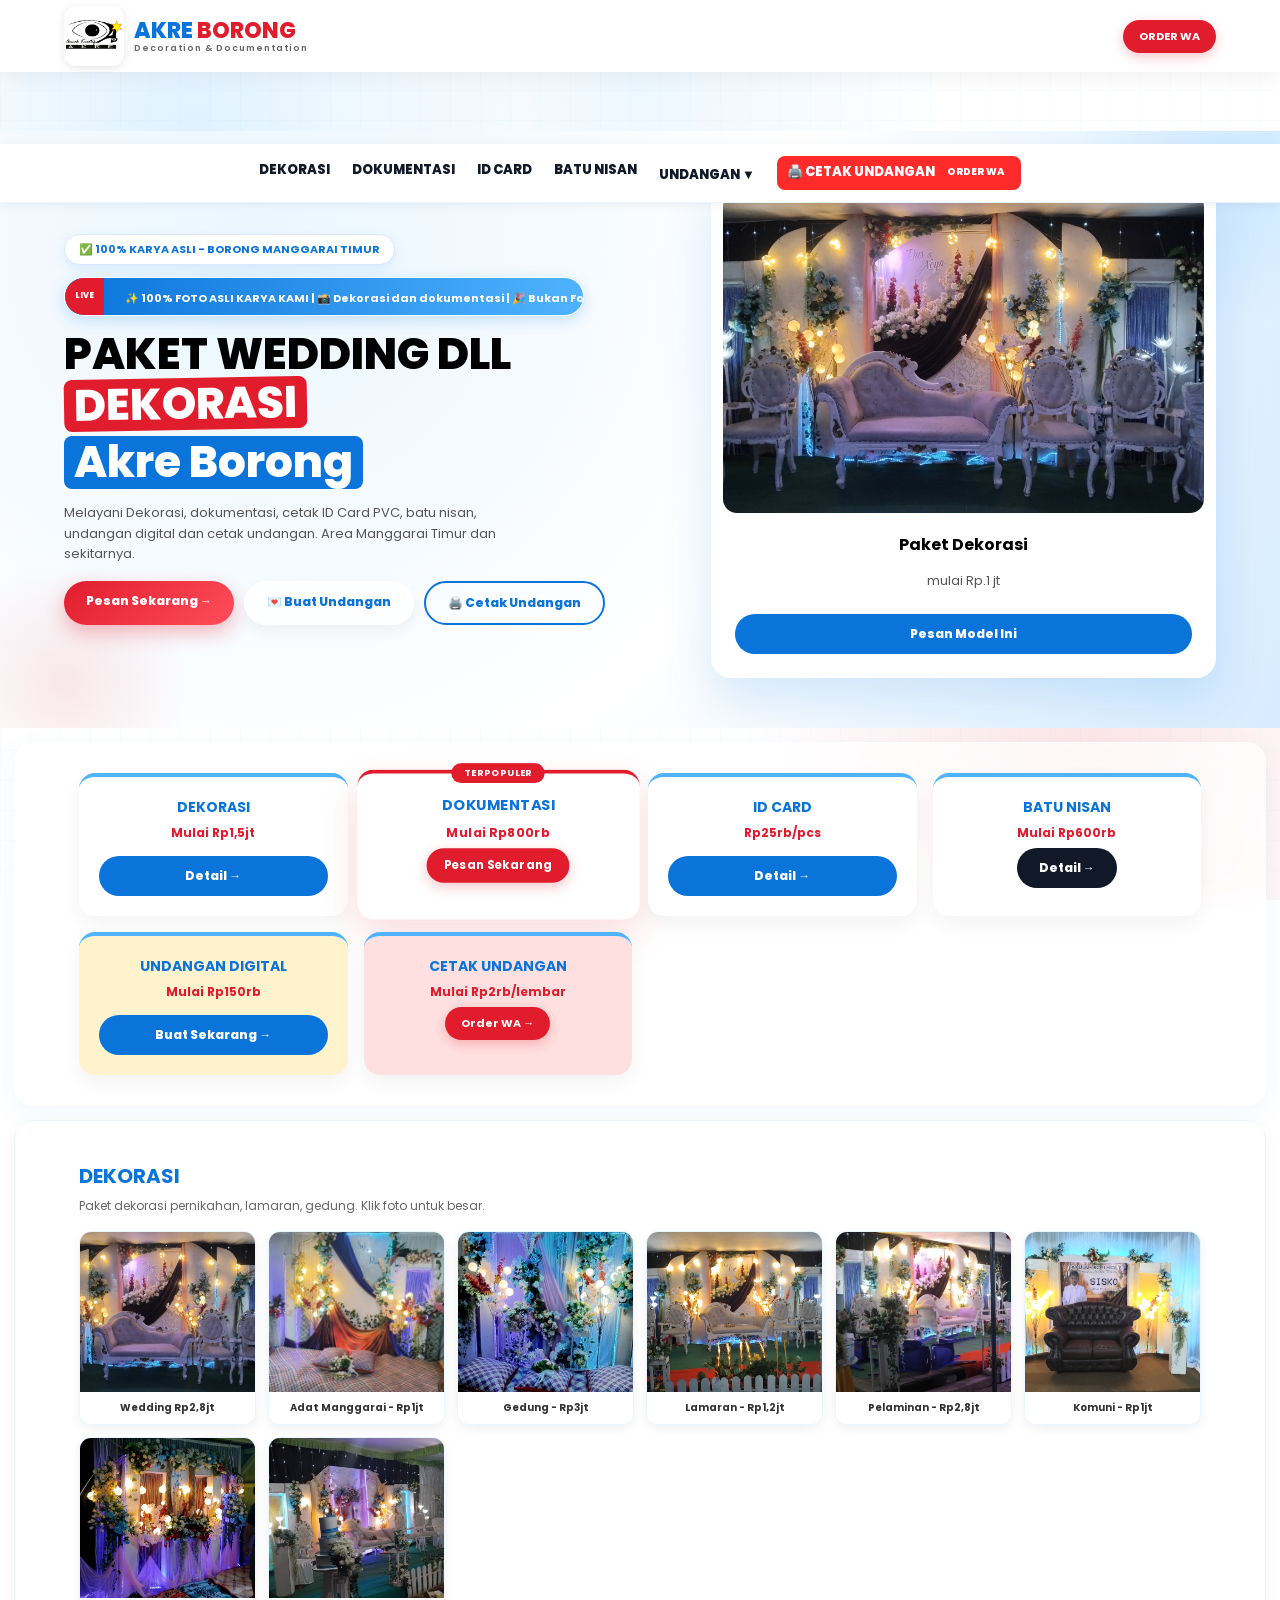
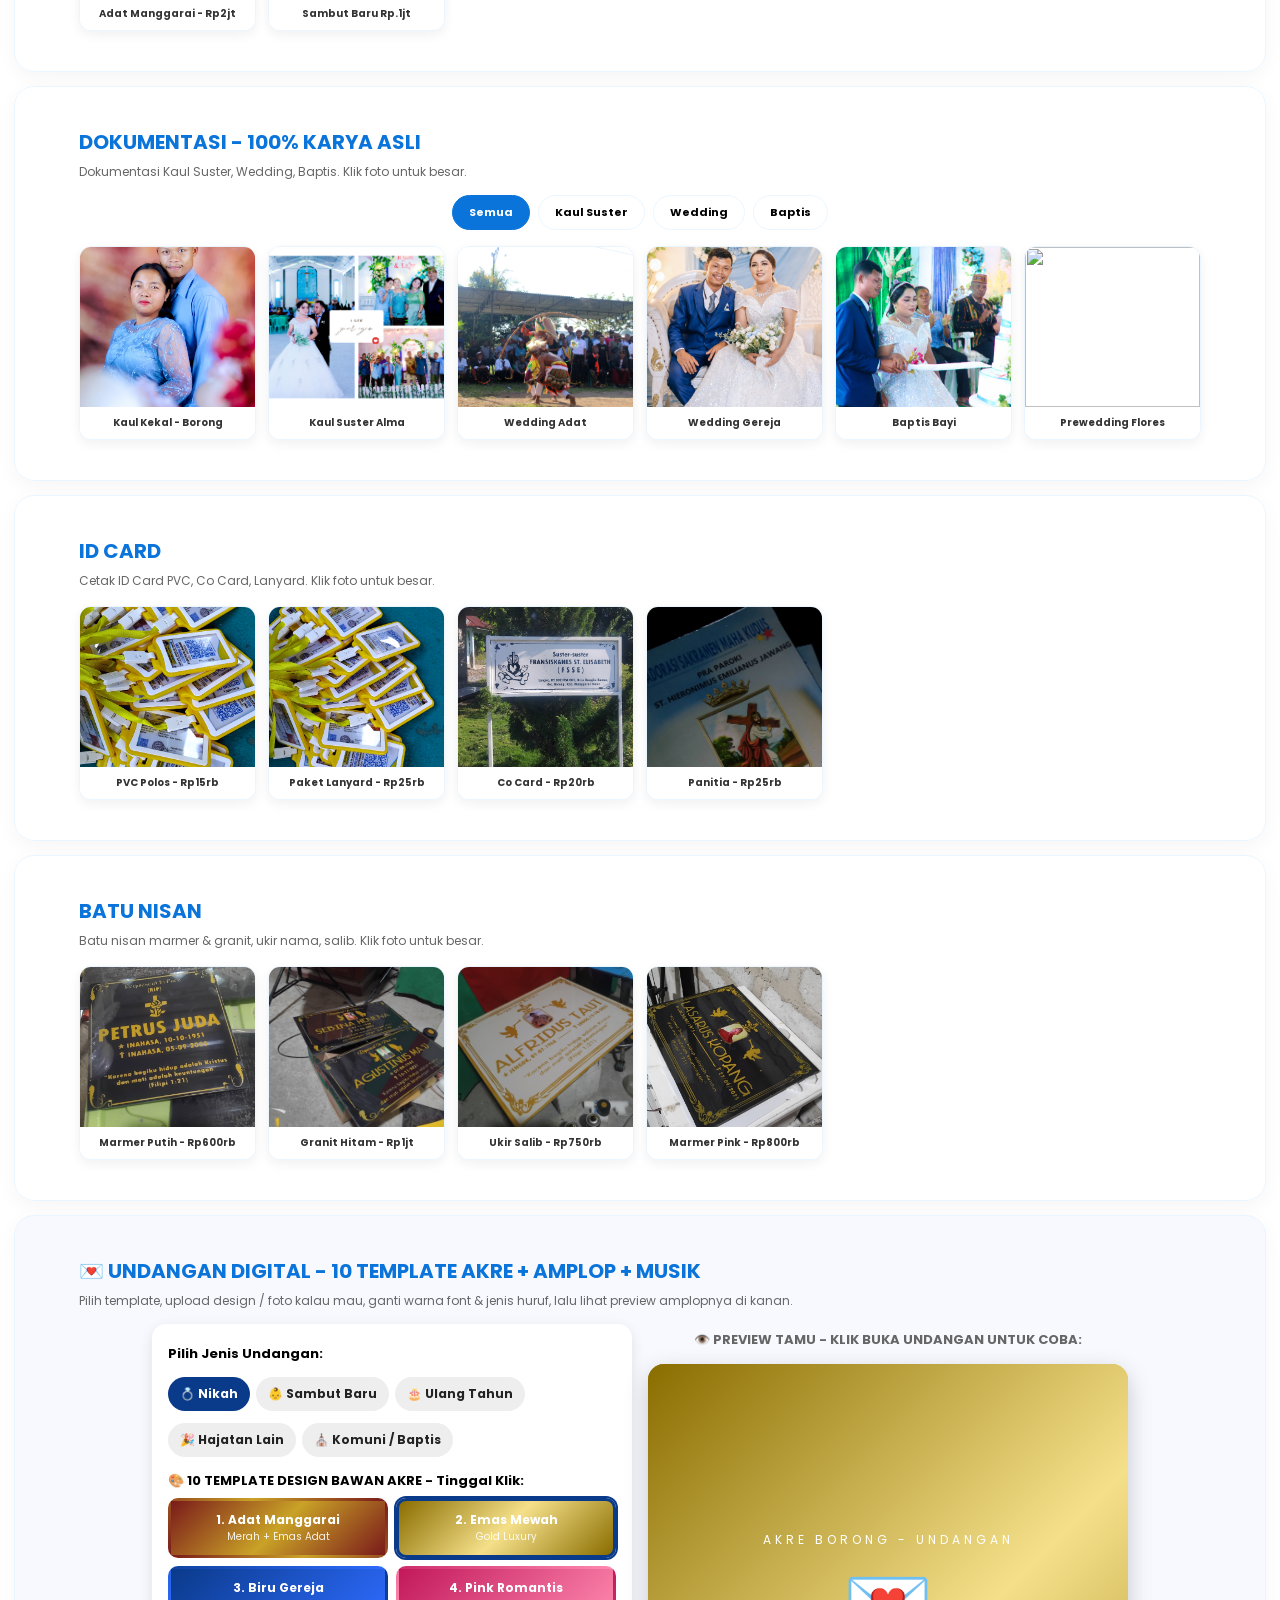
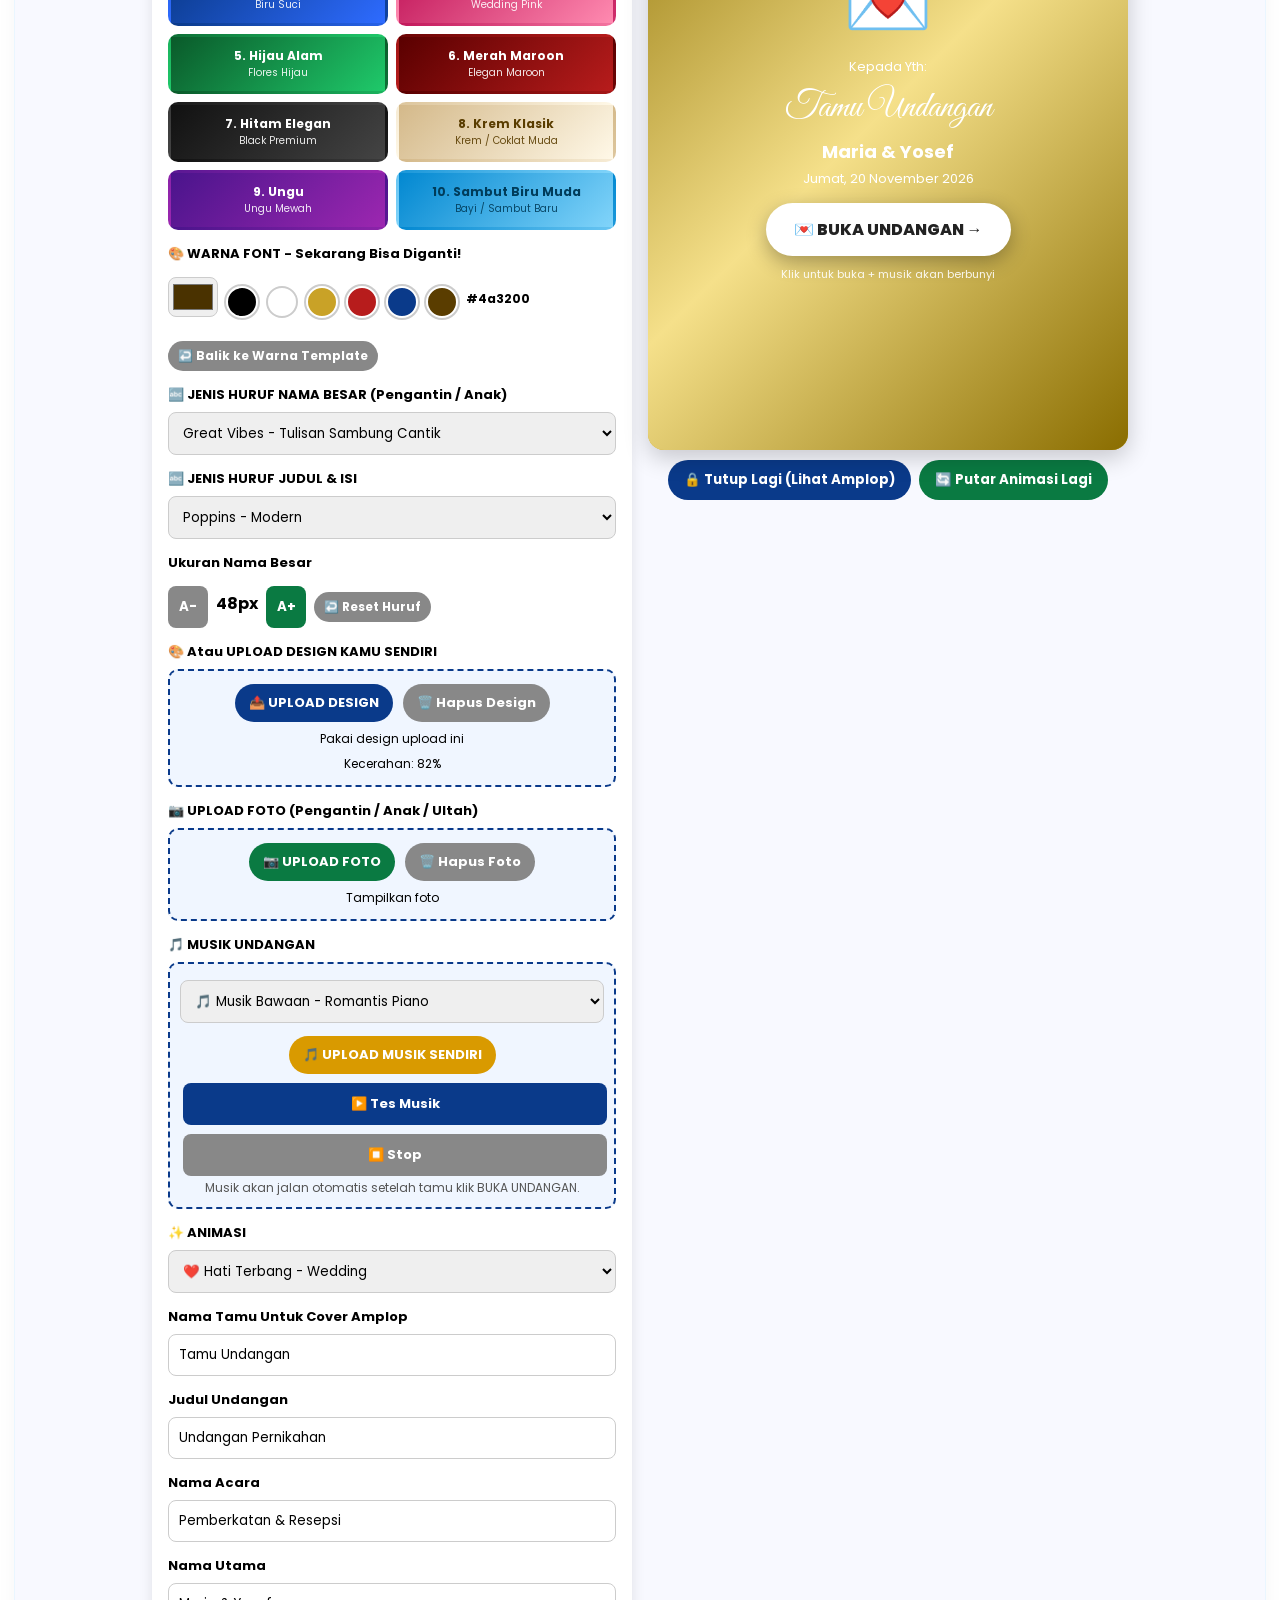
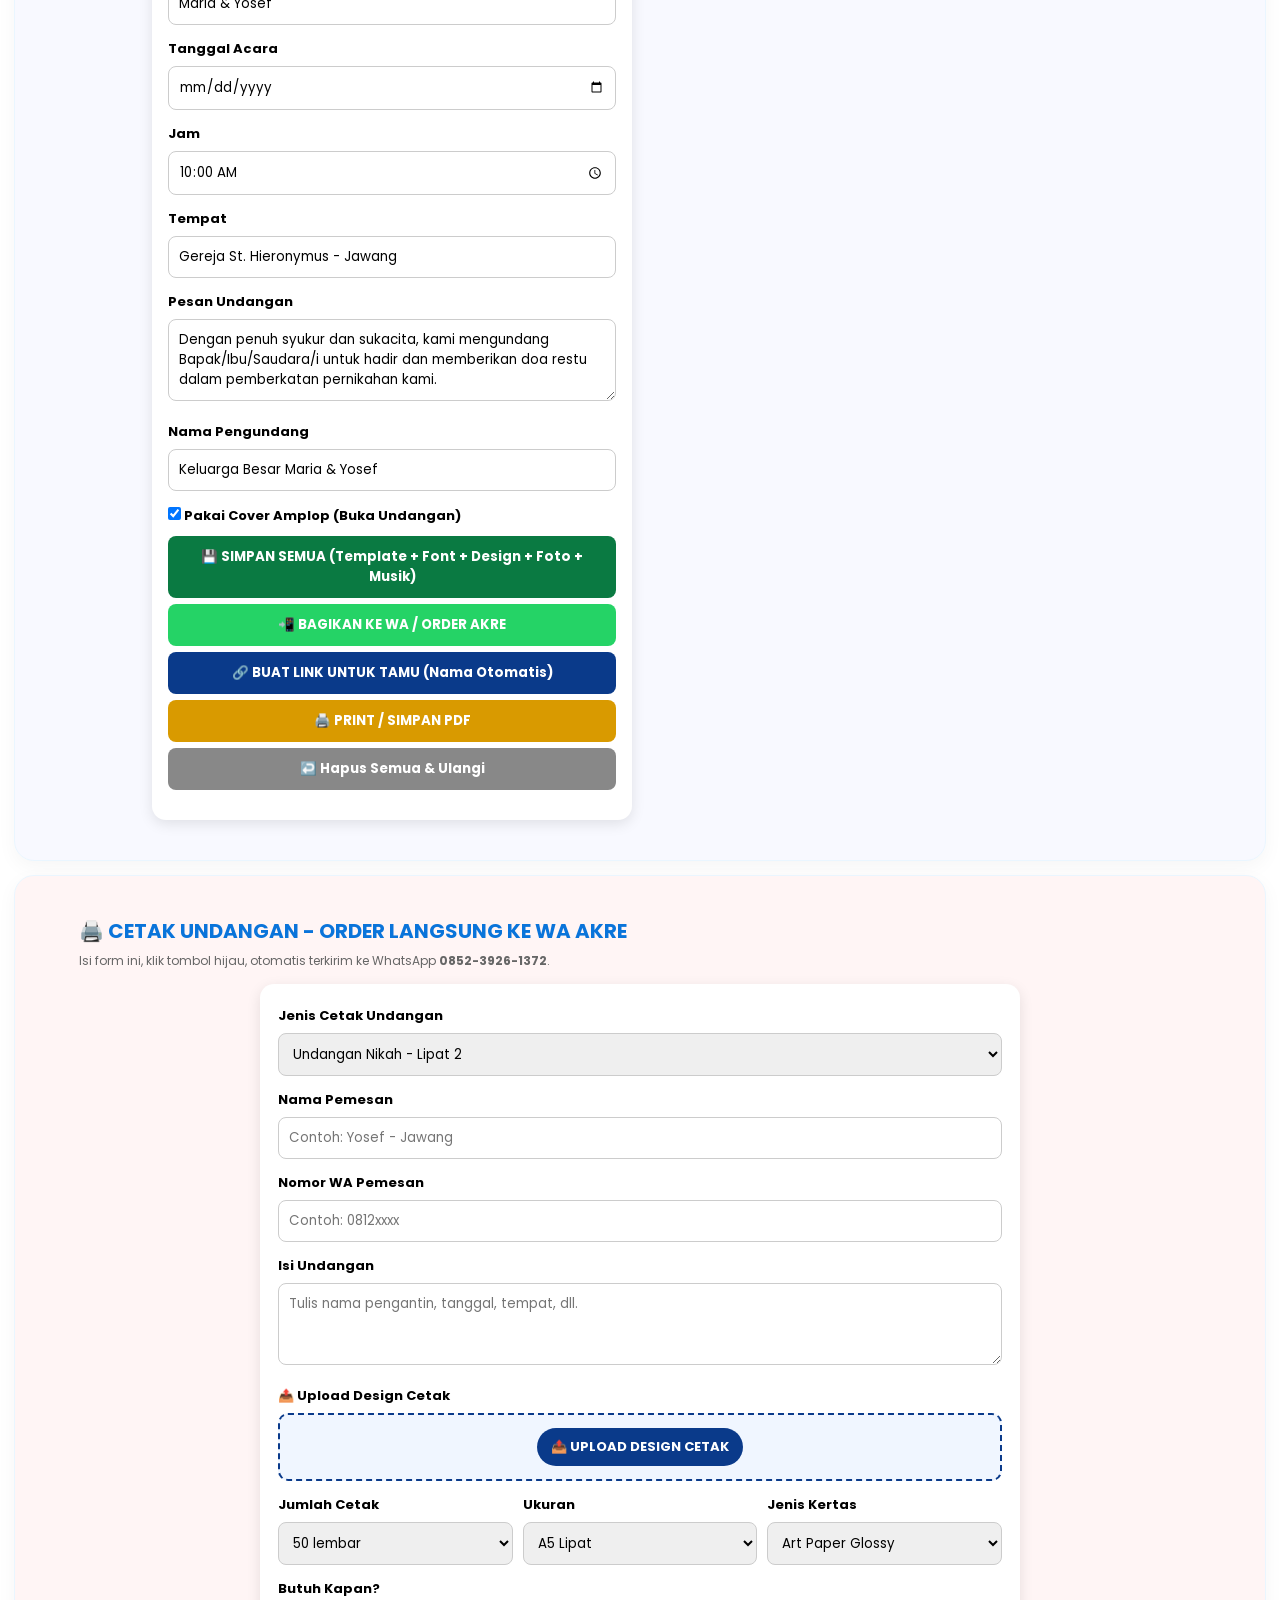
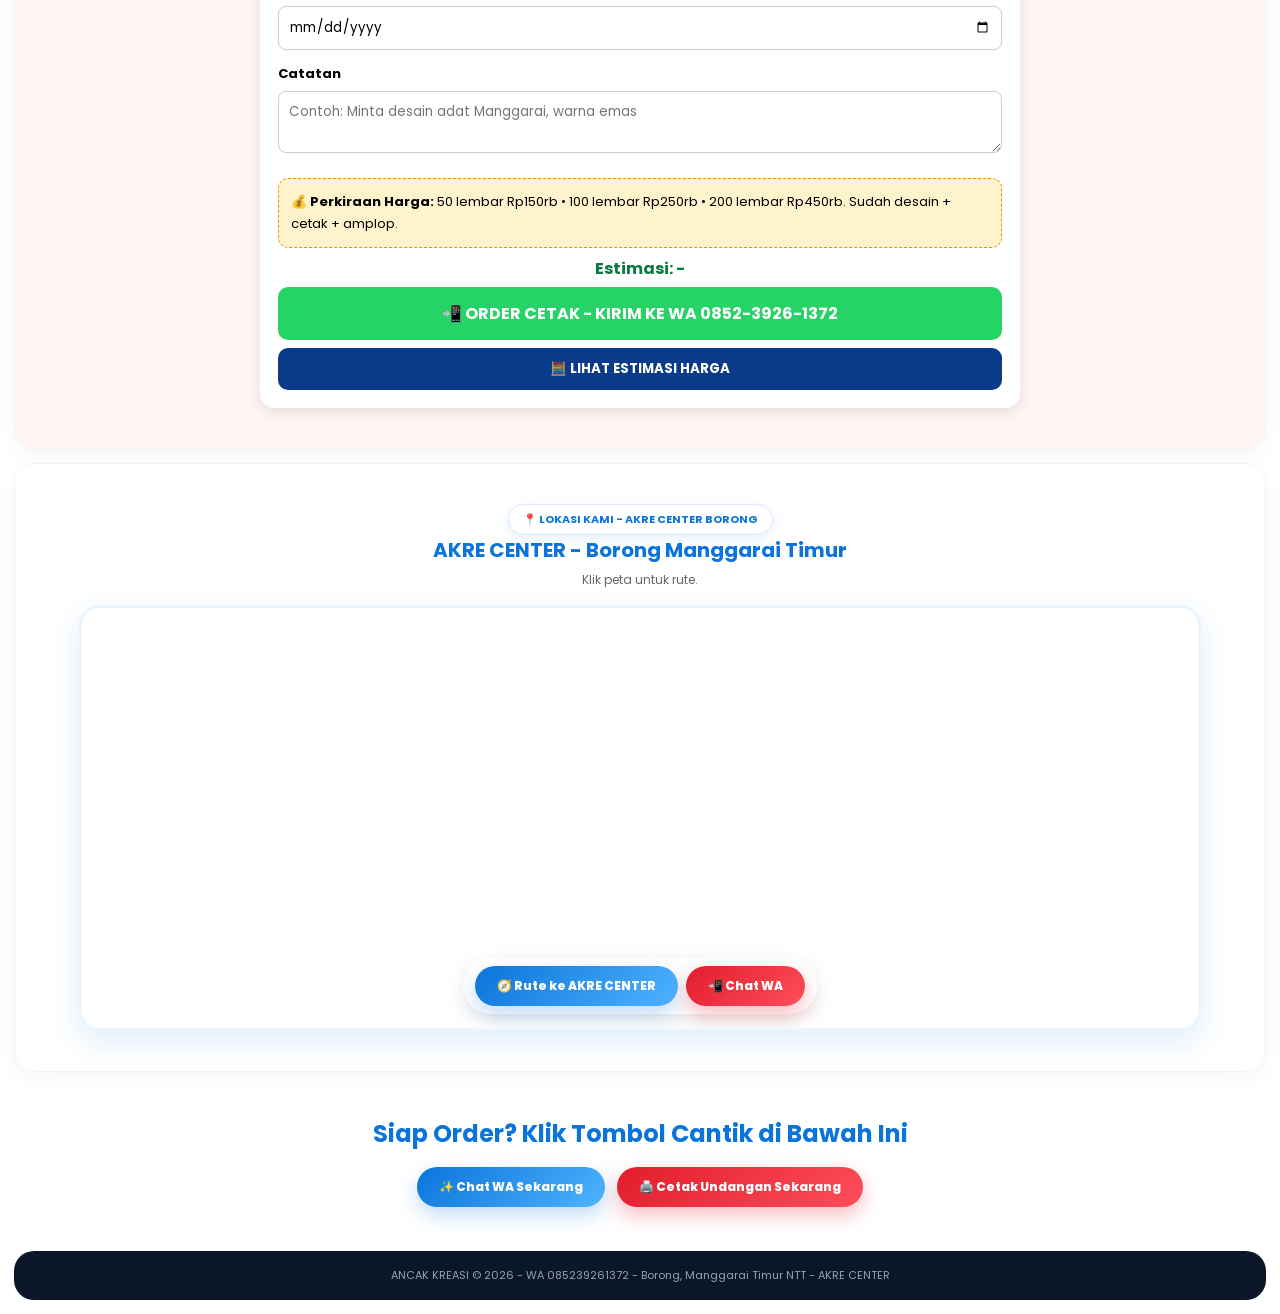
==== commit 841bec0b: "Update fmt.Println message from 'Hello' to 'Goodbye'" ====
--- a/index.html
+++ b/index.html
@@ -32,7 +32,6 @@
 .chip-jenis button.aktif{background:#0a3a8a!important;color:#fff!important}
 .tema-btn{width:32px;height:32px;border-radius:50%;border:3px solid #fff;box-shadow:0 0 0 2px #ccc;cursor:pointer;display:inline-block;margin:4px}
 .tema-btn.aktif{box-shadow:0 0 0 3px #0a3a8a}
-/* 10 TEMPLATE AKRE */
 .template-grid{display:grid;grid-template-columns:1fr 1fr;gap:8px;margin:6px 0 10px}
 .template-item{border-radius:10px;padding:10px;cursor:pointer;text-align:center;font-size:12px;font-weight:700;border:3px solid transparent;color:#fff;min-height:58px;display:flex;flex-direction:column;justify-content:center}
 .template-item small{font-weight:400;font-size:10px;opacity:.9}
@@ -62,7 +61,15 @@
 .tema-biru .atas,.tema-biru .bawah{background:linear-gradient(135deg,rgba(10,58,138,.95),rgba(46,107,255,.95));color:#fff}.tema-biru .garis{background:#0a3a8a}
 .tema-hijau .atas,.tema-hijau .bawah{background:linear-gradient(135deg,rgba(10,122,66,.95),rgba(31,201,106,.95));color:#fff}.tema-hijau .garis{background:#0a7a42}
 .tema-pink .atas,.tema-pink .bawah{background:linear-gradient(135deg,rgba(194,24,91,.95),rgba(255,138,176,.95));color:#fff}.tema-pink .garis{background:#c2185b}
-/* COVER AMPLOP */
+/* PERBAIKAN FONT - MENANG ATAS TEMPLATE */
+#previewUndangan .isi{color:var(--warnaFont,#333)}
+#previewUndangan .nama-besar{font-family:var(--fontNama,'Great Vibes',cursive)!important;font-size:var(--ukuranNama,48px)!important;color:var(--warnaFont,#333)!important}
+#previewUndangan .nama-acara, #previewUndangan .judul-kecil{font-family:var(--fontIsi,'Poppins',sans-serif)!important;color:var(--warnaFont,#333)!important}
+#previewUndangan .detail, #previewUndangan .bawah{font-family:var(--fontIsi,'Poppins',sans-serif)!important;color:var(--warnaFont,#333)!important}
+#previewUndangan .atas{color:var(--warnaFont,#333)!important}
+#coverUndangan{color:var(--warnaFont,#fff)!important}
+#coverUndangan .nama-tamu{font-family:var(--fontNama,'Great Vibes',cursive)!important}
+#coverUndangan .btn-buka{color:#222!important}
 .cover-undangan{position:absolute;inset:0;z-index:20;display:flex;flex-direction:column;justify-content:center;align-items:center;padding:20px;text-align:center;color:#fff;transition:all .8s ease}
 .cover-undangan.tersembunyi{opacity:0;pointer-events:none;transform:scale(1.15)}
 .cover-undangan .amplop{font-size:72px;animation:melayang 2s infinite}
@@ -167,10 +174,10 @@
     <div class="gallery-item"><img src="nisan4.jpg" onclick="openLightbox(this.src)"><span class="gallery-caption">Marmer Pink - Rp800rb</span></div>
 </div></section>
 
-<!-- UNDANGAN : 10 TEMPLATE + AMPLOP + MUSIK -->
+<!-- UNDANGAN FULL -->
 <section id="undangan" class="konten-section" style="background:#f8f9ff">
   <h2>💌 UNDANGAN DIGITAL - 10 TEMPLATE AKRE + AMPLOP + MUSIK</h2>
-  <p>Pilih template, upload design / foto kalau mau, lalu lihat preview amplopnya di kanan. Klik BUKA UNDANGAN untuk coba seperti tamu.</p>
+  <p>Pilih template, upload design / foto kalau mau, ganti warna font & jenis huruf, lalu lihat preview amplopnya di kanan.</p>
   <div class="undangan-wrap">
     <div class="undangan-form no-print">
       <label>Pilih Jenis Undangan:</label>
@@ -196,7 +203,48 @@
         <div class="template-item t10" data-t="10" onclick="pilihTemplate(10,this)">10. Sambut Biru Muda<small>Bayi / Sambut Baru</small></div>
       </div>
 
-      <label>🎨 Atau UPLOAD DESIGN KAMU SENDIRI (akan ganti template di atas)</label>
+      <!-- PERBAIKAN FONT: WARNA + JENIS HURUF -->
+      <label>🎨 WARNA FONT - Sekarang Bisa Diganti!</label>
+      <div style="display:flex;gap:8px;align-items:center;margin:6px 0 10px;flex-wrap:wrap">
+        <input type="color" id="fWarnaFont" value="#4a3200" oninput="setWarnaFont(this.value)" style="width:50px;height:40px;padding:2px;cursor:pointer">
+        <button type="button" onclick="setWarnaFont('#000000')" style="width:32px;height:32px;border-radius:50%;background:#000;border:2px solid #fff;box-shadow:0 0 0 2px #ccc;cursor:pointer" title="Hitam"></button>
+        <button type="button" onclick="setWarnaFont('#ffffff')" style="width:32px;height:32px;border-radius:50%;background:#fff;border:2px solid #ccc;cursor:pointer" title="Putih"></button>
+        <button type="button" onclick="setWarnaFont('#c9a227')" style="width:32px;height:32px;border-radius:50%;background:#c9a227;border:2px solid #fff;box-shadow:0 0 0 2px #ccc;cursor:pointer" title="Emas"></button>
+        <button type="button" onclick="setWarnaFont('#b71c1c')" style="width:32px;height:32px;border-radius:50%;background:#b71c1c;border:2px solid #fff;box-shadow:0 0 0 2px #ccc;cursor:pointer" title="Merah"></button>
+        <button type="button" onclick="setWarnaFont('#0a3a8a')" style="width:32px;height:32px;border-radius:50%;background:#0a3a8a;border:2px solid #fff;box-shadow:0 0 0 2px #ccc;cursor:pointer" title="Biru"></button>
+        <button type="button" onclick="setWarnaFont('#5a3d00')" style="width:32px;height:32px;border-radius:50%;background:#5a3d00;border:2px solid #fff;box-shadow:0 0 0 2px #ccc;cursor:pointer" title="Coklat"></button>
+        <span id="labelWarnaFont" style="font-size:12px;font-weight:700">#4a3200</span>
+        <button type="button" onclick="resetWarnaFont()" style="width:auto!important;padding:6px 10px!important;font-size:12px;background:#888;color:#fff;border:none;border-radius:20px;cursor:pointer">↩️ Balik ke Warna Template</button>
+      </div>
+
+      <label>🔤 JENIS HURUF NAMA BESAR (Pengantin / Anak)</label>
+      <select id="fFontNama" onchange="updateFontUndangan()">
+        <option value="'Great Vibes',cursive">Great Vibes - Tulisan Sambung Cantik</option>
+        <option value="'Playfair Display',serif">Playfair - Tegas & Mewah</option>
+        <option value="'Poppins',sans-serif">Poppins - Modern & Bersih</option>
+        <option value="'Times New Roman',serif">Times - Klasik</option>
+        <option value="Arial,sans-serif">Arial - Simpel</option>
+        <option value="'Courier New',monospace">Courier - Ketik Mesin</option>
+      </select>
+
+      <label>🔤 JENIS HURUF JUDUL & ISI</label>
+      <select id="fFontIsi" onchange="updateFontUndangan()">
+        <option value="'Poppins',sans-serif">Poppins - Modern</option>
+        <option value="'Playfair Display',serif">Playfair - Mewah</option>
+        <option value="'Times New Roman',serif">Times - Klasik</option>
+        <option value="Arial,sans-serif">Arial - Simpel</option>
+        <option value="'Courier New',monospace">Courier - Ketik</option>
+      </select>
+
+      <label>Ukuran Nama Besar</label>
+      <div style="display:flex;gap:8px;align-items:center;margin:6px 0 10px">
+        <button type="button" onclick="ubahUkuranNama(-4)" style="width:40px!important;background:#888;color:#fff;border:none;border-radius:8px;cursor:pointer">A-</button>
+        <span id="labelUkuranNama" style="font-weight:700">48px</span>
+        <button type="button" onclick="ubahUkuranNama(4)" style="width:40px!important;background:#0a7a42;color:#fff;border:none;border-radius:8px;cursor:pointer">A+</button>
+        <button type="button" onclick="resetFontUndangan()" style="width:auto!important;padding:6px 10px!important;font-size:12px;background:#888;color:#fff;border:none;border-radius:20px;cursor:pointer">↩️ Reset Huruf</button>
+      </div>
+
+      <label>🎨 Atau UPLOAD DESIGN KAMU SENDIRI</label>
       <div class="upload-box">
         <input type="file" id="inputDesign" accept="image/*" onchange="uploadDesign(event)">
         <label for="inputDesign" class="upload-btn">📤 UPLOAD DESIGN</label>
@@ -241,7 +289,7 @@
         <option value="tidak">Tanpa Animasi</option>
       </select>
 
-      <label>Nama Tamu Untuk Cover Amplop (contoh: Bapak Yosef)</label>
+      <label>Nama Tamu Untuk Cover Amplop</label>
       <input id="fTamu" placeholder="Bapak / Ibu / Saudara ..." oninput="updateUndangan()" value="Tamu Undangan">
       <label>Judul Undangan</label><input id="fJudul" oninput="updateUndangan()">
       <label>Nama Acara</label><input id="fAcara" oninput="updateUndangan()">
@@ -251,8 +299,8 @@
       <label>Tempat</label><input id="fTempat" oninput="updateUndangan()">
       <label>Pesan Undangan</label><textarea id="fPesan" rows="3" oninput="updateUndangan()"></textarea>
       <label>Nama Pengundang</label><input id="fPengundang" oninput="updateUndangan()">
-      <label><input type="checkbox" id="pakaiCover" checked onchange="updateUndangan()" style="width:auto"> Pakai Cover Amplop (Buka Undangan) - seperti undangan wedding kekinian</label>
-      <button style="background:#0a7a42;color:#fff" onclick="simpanUndangan()">💾 SIMPAN SEMUA (Template + Design + Foto + Musik)</button>
+      <label><input type="checkbox" id="pakaiCover" checked onchange="updateUndangan()" style="width:auto"> Pakai Cover Amplop (Buka Undangan)</label>
+      <button style="background:#0a7a42;color:#fff" onclick="simpanUndangan()">💾 SIMPAN SEMUA (Template + Font + Design + Foto + Musik)</button>
       <button style="background:#25D366;color:#fff" onclick="bagikanWAUndangan()">📲 BAGIKAN KE WA / ORDER AKRE</button>
       <button style="background:#0a3a8a;color:#fff" onclick="buatLinkTamu()">🔗 BUAT LINK UNTUK TAMU (Nama Otomatis)</button>
       <button style="background:#d99a00;color:#fff" onclick="window.print()">🖨️ PRINT / SIMPAN PDF</button>
@@ -295,7 +343,6 @@
             <div style="font-size:11px;margin-top:10px;opacity:.8">AKRE BORONG - Borong Manggarai Timur | WA 0852-3926-1372</div>
           </div>
         </div>
-        <!-- COVER AMPLOP -->
         <div id="coverUndangan" class="cover-undangan" style="background:linear-gradient(135deg,#7a1a1a,#c9a227)">
           <div style="font-size:12px;letter-spacing:4px">AKRE BORONG - UNDANGAN</div>
           <div class="amplop">💌</div>
@@ -355,21 +402,38 @@
 const presetUndangan={nikah:{judul:'Undangan Pernikahan',acara:'Pemberkatan & Resepsi',nama:'Maria & Yosef',pesan:'Dengan penuh syukur dan sukacita, kami mengundang Bapak/Ibu/Saudara/i untuk hadir dan memberikan doa restu dalam pemberkatan pernikahan kami.',tempat:'Gereja St. Hieronymus - Jawang',pengundang:'Keluarga Besar Maria & Yosef',ornamen:'💍 ✦ ❀',tema:'emas',animasi:'hati',template:2},sambut:{judul:'Undangan Sambut Baru',acara:'Misa Sambut Baru & Syukuran',nama:'Anak Terkasih Kami',pesan:'Puji syukur kepada Tuhan, kami telah dikaruniai anak terkasih. Kami mengundang Bapak/Ibu/Saudara/i untuk hadir dalam Misa Sambut Baru dan syukuran bersama keluarga kami.',tempat:'Gereja / Rumah Keluarga - Borong',pengundang:'Keluarga Besar',ornamen:'👶 ✦ ❀',tema:'biru',animasi:'kupu',template:10},ultah:{judul:'Undangan Ulang Tahun',acara:'Syukuran Ulang Tahun',nama:'Adik Tersayang',pesan:'Dengan penuh syukur atas bertambahnya usia, kami mengundang Bapak/Ibu/Saudara/i dan teman-teman untuk hadir dan merayakan bersama dalam syukuran ulang tahun kami.',tempat:'Aula / Rumah - Borong',pengundang:'Keluarga Besar',ornamen:'🎂 🎉 ✦',tema:'pink',animasi:'confetti',template:4},hajatan:{judul:'Undangan Hajatan',acara:'Syukuran & Hajatan Keluarga',nama:'Keluarga Besar',pesan:'Dengan penuh syukur, kami mengundang Bapak/Ibu/Saudara/i untuk hadir dalam acara hajatan / syukuran keluarga kami. Kehadiran Anda adalah sukacita bagi kami.',tempat:'Rumah Keluarga - Borong',pengundang:'Keluarga Besar',ornamen:'🎉 ✦ ❀',tema:'hijau',animasi:'confetti',template:5},komuni:{judul:'Undangan Komuni Pertama',acara:'Misa Komuni Pertama & Syukuran',nama:'Anak Kami',pesan:'Dengan penuh syukur, kami mengundang Bapak/Ibu/Saudara/i untuk hadir dalam Misa Komuni Pertama anak kami dan syukuran bersama keluarga.',tempat:'Gereja St. Hieronymus - Jawang',pengundang:'Keluarga Besar',ornamen:'⛪ ✦ ❀',tema:'biru',animasi:'bunga',template:3}};
 const templateData={1:{bg:'linear-gradient(135deg,#7a1a1a,#c9a227,#7a1a1a)',tema:'emas',ornamen:'🟥 🟨 🟥 Adat Manggarai'},2:{bg:'linear-gradient(135deg,#8a6d00,#f5e08a,#8a6d00)',tema:'emas',ornamen:'💍 ✦ ❀'},3:{bg:'linear-gradient(135deg,#0a3a8a,#2e6bff)',tema:'biru',ornamen:'⛪ ✦ ❀'},4:{bg:'linear-gradient(135deg,#c2185b,#ff8ab0)',tema:'pink',ornamen:'🌸 💖 🌸'},5:{bg:'linear-gradient(135deg,#0a5a2a,#1fc96a)',tema:'hijau',ornamen:'🌿 ✦ 🌿'},6:{bg:'linear-gradient(135deg,#5a0000,#b71c1c)',tema:'pink',ornamen:'❤️ ✦ ❤️'},7:{bg:'linear-gradient(135deg,#111,#444)',tema:'emas',ornamen:'✦ 💎 ✦'},8:{bg:'linear-gradient(135deg,#d4b98a,#fff8e7)',tema:'emas',ornamen:'❀ ✦ ❀'},9:{bg:'linear-gradient(135deg,#4a148c,#9c27b0)',tema:'pink',ornamen:'💜 ✦ 💜'},10:{bg:'linear-gradient(135deg,#0288d1,#81d4fa)',tema:'biru',ornamen:'👶 💙 👶'}};
 let jenisAktif='nikah', templateAktif=1, designData='', fotoData='', cetakDesignData='', musikCustom='';
-function pilihTemplate(no,el){ templateAktif=no; document.querySelectorAll('.template-item').forEach(t=>t.classList.remove('aktif')); if(el) el.classList.add('aktif'); let d=templateData[no]; document.getElementById('coverUndangan').style.background=d.bg; if(!designData || !document.getElementById('pakaiDesign').checked){ /* cover ikut template */ } updateUndangan(); }
+function pilihTemplate(no,el){ templateAktif=no; document.querySelectorAll('.template-item').forEach(t=>t.classList.remove('aktif')); if(el) el.classList.add('aktif'); let d=templateData[no]; document.getElementById('coverUndangan').style.background=d.bg; updateUndangan(); }
 function pilihJenisUndangan(jenis){ jenisAktif=jenis; let p=presetUndangan[jenis]; document.getElementById('fJudul').value=p.judul; document.getElementById('fAcara').value=p.acara; document.getElementById('fNama').value=p.nama; document.getElementById('fTempat').value=p.tempat; document.getElementById('fPesan').value=p.pesan; document.getElementById('fPengundang').value=p.pengundang; document.getElementById('pOrnamen').innerText=p.ornamen; document.getElementById('fAnimasi').value=p.animasi; document.querySelectorAll('.chip-jenis button').forEach(b=>b.classList.remove('aktif')); let chip=document.getElementById('chip-'+jenis); if(chip) chip.classList.add('aktif'); pilihTemplate(p.template, document.querySelector('.template-item[data-t="'+p.template+'"]')); pilihTemaUndangan(p.tema, document.querySelectorAll('.tema-btn')[{emas:0,biru:1,hijau:2,pink:3}[p.tema]]); updateUndangan(); gantiAnimasi(); document.getElementById('undangan').scrollIntoView({behavior:'smooth'}); }
 function uploadDesign(e){let f=e.target.files[0];if(!f)return;let r=new FileReader();r.onload=function(ev){designData=ev.target.result;document.getElementById('previewDesignKecil').src=designData;document.getElementById('previewDesignKecil').classList.add('show');document.getElementById('statusUndangan').innerText='✅ Design berhasil diupload!';updateUndangan()};r.readAsDataURL(f)}
 function hapusDesign(){designData='';document.getElementById('inputDesign').value='';document.getElementById('previewDesignKecil').classList.remove('show');updateUndangan()}
 function uploadFoto(e){let f=e.target.files[0];if(!f)return;let r=new FileReader();r.onload=function(ev){fotoData=ev.target.result;document.getElementById('previewFotoKecil').src=fotoData;document.getElementById('previewFotoKecil').classList.add('show');updateUndangan()};r.readAsDataURL(f)}
 function hapusFoto(){fotoData='';document.getElementById('inputFoto').value='';document.getElementById('previewFotoKecil').classList.remove('show');updateUndangan()}
 function uploadCetakDesign(e){let f=e.target.files[0];if(!f)return;let r=new FileReader();r.onload=function(ev){cetakDesignData=ev.target.result;document.getElementById('previewCetakDesign').src=cetakDesignData;document.getElementById('previewCetakDesign').classList.add('show');document.getElementById('infoCetakDesign').innerText='✅ Design cetak terupload: '+f.name};r.readAsDataURL(f)}
+// ===== FONT: WARNA + JENIS HURUF =====
+let ukuranNama=48, pakaiWarnaSendiri=false;
+function updateFontUndangan(){
+  let warna=document.getElementById('fWarnaFont').value;
+  let fontNama=document.getElementById('fFontNama').value;
+  let fontIsi=document.getElementById('fFontIsi').value;
+  let preview=document.getElementById('previewUndangan');
+  document.getElementById('labelWarnaFont').innerText=warna;
+  document.getElementById('labelUkuranNama').innerText=ukuranNama+'px';
+  if(pakaiWarnaSendiri){ preview.style.setProperty('--warnaFont', warna); } else { preview.style.removeProperty('--warnaFont'); }
+  preview.style.setProperty('--fontNama', fontNama);
+  preview.style.setProperty('--fontIsi', fontIsi);
+  preview.style.setProperty('--ukuranNama', ukuranNama+'px');
+}
+function setWarnaFont(warna){ pakaiWarnaSendiri=true; document.getElementById('fWarnaFont').value=warna; updateFontUndangan(); }
+function resetWarnaFont(){ pakaiWarnaSendiri=false; document.getElementById('previewUndangan').style.removeProperty('--warnaFont'); document.getElementById('labelWarnaFont').innerText='Warna Template'; updateFontUndangan(); }
+function ubahUkuranNama(n){ ukuranNama=Math.max(28,Math.min(80,ukuranNama+n)); updateFontUndangan(); }
+function resetFontUndangan(){ ukuranNama=48; pakaiWarnaSendiri=false; document.getElementById('fFontNama').value="'Great Vibes',cursive"; document.getElementById('fFontIsi').value="'Poppins',sans-serif"; document.getElementById('fWarnaFont').value="#4a3200"; updateFontUndangan(); }
 // ===== MUSIK =====
 const musikList={bawaan:'https://cdn.pixabay.com/audio/2022/03/10/audio_2c8c7f7b5e.mp3',gereja:'https://cdn.pixabay.com/audio/2022/01/18/audio_1c2b8e1b3e.mp3',adat:'https://cdn.pixabay.com/audio/2023/09/19/audio_8a3b5c1d2f.mp3',ultah:'https://cdn.pixabay.com/audio/2022/11/22/audio_5c2b8e1b3e.mp3'};
 function gantiMusik(){let v=document.getElementById('fMusik').value;let audio=document.getElementById('musikUndangan');if(v==='tidak'){audio.pause();return} if(musikCustom && v==='bawaan'){audio.src=musikCustom} else if(musikList[v]){audio.src=musikList[v]} audio.load()}
 function uploadMusik(e){let f=e.target.files[0];if(!f)return;let url=URL.createObjectURL(f);musikCustom=url;document.getElementById('musikUndangan').src=url;document.getElementById('statusUndangan').innerText='✅ Musik berhasil diupload: '+f.name;document.getElementById('fMusik').value='bawaan'}
-function testMusik(){let audio=document.getElementById('musikUndangan');if(document.getElementById('fMusik').value==='tidak'){alert('Pilih musik dulu, jangan Tanpa Musik');return}audio.play().catch(()=>alert('Klik lagi untuk putar musik - browser butuh klik dulu'));document.getElementById('btnMusik').classList.add('show');document.getElementById('btnMusik').innerText='🔊'}
+function testMusik(){let audio=document.getElementById('musikUndangan');if(document.getElementById('fMusik').value==='tidak'){alert('Pilih musik dulu, jangan Tanpa Musik');return}audio.play().catch(()=>alert('Klik lagi untuk putar musik'));document.getElementById('btnMusik').classList.add('show');document.getElementById('btnMusik').innerText='🔊'}
 function stopMusik(){document.getElementById('musikUndangan').pause();document.getElementById('btnMusik').innerText='🔇'}
 function toggleMusik(){let a=document.getElementById('musikUndangan');if(a.paused){a.play();document.getElementById('btnMusik').innerText='🔊'}else{a.pause();document.getElementById('btnMusik').innerText='🔇'}}
-// ===== COVER AMPLOP =====
 function bukaUndangan(){document.getElementById('coverUndangan').classList.add('tersembunyi');let audio=document.getElementById('musikUndangan');if(document.getElementById('fMusik').value!=='tidak'){audio.play().catch(()=>{});document.getElementById('btnMusik').classList.add('show');document.getElementById('btnMusik').innerText='🔊'}gantiAnimasi();let isi=document.querySelector('.isi');isi.classList.remove('masuk-animasi');void isi.offsetWidth;isi.classList.add('masuk-animasi')}
 function tutupLagiUndangan(){document.getElementById('coverUndangan').classList.remove('tersembunyi');stopMusik();document.getElementById('animasiLayer').innerHTML=''}
 function gantiAnimasi(){let layer=document.getElementById('animasiLayer');layer.innerHTML='';let tipe=document.getElementById('fAnimasi').value;if(tipe==='tidak')return;let emojis={bunga:['🌸','🌺','🌷','❀'],hati:['❤️','💖','💕','💍'],confetti:['🎉','🎊','⭐','🎈'],kupu:['🦋','🌸','✨','🦋']};let warna=['#ff2a2a','#f5c542','#0a7a42','#0a3a8a','#c2185b','#ff8ab0'];let list=emojis[tipe]||emojis.bunga;for(let i=0;i<18;i++){let el=document.createElement('div');if(tipe==='confetti'){el.className='confetti';el.style.left=Math.random()*96+'%';el.style.background=warna[i%warna.length];el.style.animationDuration=(2.5+Math.random()*3)+'s';el.style.animationDelay=(Math.random()*2)+'s'}else if(tipe==='hati'){el.className='hati-terbang';el.innerText=list[i%list.length];el.style.left=Math.random()*90+'%';el.style.animationDuration=(3+Math.random()*3)+'s';el.style.animationDelay=(Math.random()*2)+'s'}else{el.className='jatuh';el.innerText=list[i%list.length];el.style.left=Math.random()*96+'%';el.style.animationDuration=(3+Math.random()*4)+'s';el.style.animationDelay=(Math.random()*3)+'s'}layer.appendChild(el)}}
@@ -395,19 +459,19 @@
   else {let t=templateData[templateAktif];bg.style.backgroundImage='none';bg.style.background=t.bg;overlay.style.background='transparent';document.getElementById('coverUndangan').style.backgroundImage='none';document.getElementById('coverUndangan').style.background=t.bg;}
   let pakaiFoto=document.getElementById('pakaiFoto').checked && fotoData; let fotoEl=document.getElementById('fotoUtama'); if(pakaiFoto){fotoEl.src=fotoData;fotoEl.classList.add('show')}else{fotoEl.classList.remove('show')}
   hitungMundurUndangan();
+  updateFontUndangan();
 }
 function pilihTemaUndangan(t,el){temaUndangan=t;document.getElementById('previewUndangan').className='undangan tema-'+t;if(el){document.querySelectorAll('.tema-btn').forEach(b=>b.classList.remove('aktif'));el.classList.add('aktif')}}
-function simpanUndangan(){dataUndangan={judul:document.getElementById('fJudul').value,acara:document.getElementById('fAcara').value,nama:document.getElementById('fNama').value,tanggal:document.getElementById('fTanggal').value,jam:document.getElementById('fJam').value,tempat:document.getElementById('fTempat').value,pesan:document.getElementById('fPesan').value,pengundang:document.getElementById('fPengundang').value,tema:temaUndangan,jenis:jenisAktif,animasi:document.getElementById('fAnimasi').value,template:templateAktif,design:designData,foto:fotoData,opacity:document.getElementById('opacityDesign').value,tamu:document.getElementById('fTamu').value,musik:document.getElementById('fMusik').value,pakaiCover:document.getElementById('pakaiCover').checked};try{localStorage.setItem('akreUndangan',JSON.stringify(dataUndangan));document.getElementById('statusUndangan').innerText='✅ Tersimpan! Template + Design + Foto + Musik ikut tersimpan.'}catch(e){document.getElementById('statusUndangan').innerText='⚠️ Foto/design terlalu besar, coba foto lebih kecil. Data teks tetap tersimpan.';let tmp={...dataUndangan,design:'',foto:''};localStorage.setItem('akreUndangan',JSON.stringify(tmp))}}
-function bagikanWAUndangan(){simpanUndangan();let teks='Halo AKRE BORONG, saya mau order Undangan Digital ('+jenisAktif+'):\n\n💌 *'+(dataUndangan.judul||'Undangan')+'*\n*'+(dataUndangan.nama||'')+'*\n'+(dataUndangan.acara||'')+'\n📅 '+fmtTanggalUndangan(dataUndangan.tanggal)+'\n🕙 Pukul '+(dataUndangan.jam||'')+'\n📍 '+(dataUndangan.tempat||'')+'\n\n'+(dataUndangan.pesan||'')+'\n\n🎨 Template AKRE No: '+templateAktif+'\n✨ Animasi: '+(dataUndangan.animasi||'')+'\n🎵 Musik: '+(dataUndangan.musik||'')+'\n🎨 Design: '+(designData?'Sudah upload design sendiri':'Pakai template AKRE No '+templateAktif)+'\n📷 Foto: '+(fotoData?'Sudah upload foto':'Tanpa foto')+'\n\nHormat kami,\n'+(dataUndangan.pengundang||'');window.open('https://wa.me/6285239261372?text='+encodeURIComponent(teks),'_blank')}
+function simpanUndangan(){dataUndangan={judul:document.getElementById('fJudul').value,acara:document.getElementById('fAcara').value,nama:document.getElementById('fNama').value,tanggal:document.getElementById('fTanggal').value,jam:document.getElementById('fJam').value,tempat:document.getElementById('fTempat').value,pesan:document.getElementById('fPesan').value,pengundang:document.getElementById('fPengundang').value,tema:temaUndangan,jenis:jenisAktif,animasi:document.getElementById('fAnimasi').value,template:templateAktif,design:designData,foto:fotoData,opacity:document.getElementById('opacityDesign').value,tamu:document.getElementById('fTamu').value,musik:document.getElementById('fMusik').value,pakaiCover:document.getElementById('pakaiCover').checked,warnaFont:document.getElementById('fWarnaFont').value,pakaiWarnaSendiri:pakaiWarnaSendiri,fontNama:document.getElementById('fFontNama').value,fontIsi:document.getElementById('fFontIsi').value,ukuranNama:ukuranNama};try{localStorage.setItem('akreUndangan',JSON.stringify(dataUndangan));document.getElementById('statusUndangan').innerText='✅ Tersimpan! Template + Font + Design + Foto + Musik ikut tersimpan.'}catch(e){document.getElementById('statusUndangan').innerText='⚠️ Foto/design terlalu besar, coba foto lebih kecil. Data teks tetap tersimpan.';let tmp={...dataUndangan,design:'',foto:''};localStorage.setItem('akreUndangan',JSON.stringify(tmp))}}
+function bagikanWAUndangan(){simpanUndangan();let teks='Halo AKRE BORONG, saya mau order Undangan Digital ('+jenisAktif+'):\n\n💌 *'+(dataUndangan.judul||'Undangan')+'*\n*'+(dataUndangan.nama||'')+'*\n'+(dataUndangan.acara||'')+'\n📅 '+fmtTanggalUndangan(dataUndangan.tanggal)+'\n🕙 Pukul '+(dataUndangan.jam||'')+'\n📍 '+(dataUndangan.tempat||'')+'\n\n'+(dataUndangan.pesan||'')+'\n\n🎨 Template AKRE No: '+templateAktif+'\n🎨 Warna Font: '+(dataUndangan.warnaFont||'')+'\n🔤 Font Nama: '+(dataUndangan.fontNama||'')+'\n✨ Animasi: '+(dataUndangan.animasi||'')+'\n🎵 Musik: '+(dataUndangan.musik||'')+'\n🎨 Design: '+(designData?'Sudah upload design sendiri':'Pakai template AKRE No '+templateAktif)+'\n📷 Foto: '+(fotoData?'Sudah upload foto':'Tanpa foto')+'\n\nHormat kami,\n'+(dataUndangan.pengundang||'');window.open('https://wa.me/6285239261372?text='+encodeURIComponent(teks),'_blank')}
 function buatLinkTamu(){simpanUndangan();let tamu=document.getElementById('fTamu').value||'Tamu Undangan';let link=location.origin+location.pathname+'#undangan?untuk='+encodeURIComponent(tamu);let input=document.getElementById('linkTamuHasil');input.style.display='block';input.value=link;input.select();try{navigator.clipboard.writeText(link)}catch(e){}alert('Link untuk tamu berhasil dibuat dan tersalin!\n\n'+link+'\n\nKirim link ini ke tamu, cover akan tulis otomatis: Kepada Yth '+tamu)}
 function rsvpUndangan(){let nama=prompt('Tulis nama Anda untuk konfirmasi hadir:');if(nama)alert('Terima kasih '+nama+'! Kehadiran Anda sudah kami catat. Sampai jumpa di acara!')}
-function resetUndangan(){if(!confirm('Hapus semua isian undangan?'))return;localStorage.removeItem('akreUndangan');designData='';fotoData='';['fAcara','fNama','fTanggal','fTempat','fPesan','fPengundang'].forEach(id=>document.getElementById(id).value='');document.getElementById('fJam').value='10:00';pilihJenisUndangan('nikah')}
+function resetUndangan(){if(!confirm('Hapus semua isian undangan?'))return;localStorage.removeItem('akreUndangan');designData='';fotoData='';['fAcara','fNama','fTanggal','fTempat','fPesan','fPengundang'].forEach(id=>document.getElementById(id).value='');document.getElementById('fJam').value='10:00';resetFontUndangan();pilihJenisUndangan('nikah')}
 function hitungMundurUndangan(){let t=document.getElementById('fTanggal').value;if(!t)return;let target=new Date(t+'T'+(document.getElementById('fJam').value||'10:00')+':00');let selisih=target-new Date();if(selisih<0)selisih=0;document.getElementById('cdHari').innerText=Math.floor(selisih/86400000);document.getElementById('cdJam').innerText=Math.floor(selisih%86400000/3600000);document.getElementById('cdMenit').innerText=Math.floor(selisih%3600000/60000);document.getElementById('cdDetik').innerText=Math.floor(selisih%60000/1000)}
 function hitungEstimasiCetak(){let j=document.getElementById('cJumlah').value;let harga='Rp150rb';if(j.includes('100'))harga='Rp250rb';if(j.includes('150'))harga='Rp350rb';if(j.includes('200'))harga='Rp450rb';if(j.includes('300'))harga='Rp650rb';if(j.includes('500'))harga='Rp950rb';document.getElementById('estimasiCetak').innerText='Estimasi '+j+' : '+harga+' (sudah desain + cetak + amplop)';return harga}
-function orderCetakUndangan(){let teks='Halo AKRE BORONG, saya mau ORDER CETAK UNDANGAN 🖨️\n\n📦 Jenis: '+document.getElementById('cJenis').value+'\n👤 Nama Pemesan: '+(document.getElementById('cNama').value||'-')+'\n📱 WA Pemesan: '+(document.getElementById('cWaPemesan').value||'-')+'\n📝 Isi Undangan: '+document.getElementById('cIsi').value+'\n📊 Jumlah: '+document.getElementById('cJumlah').value+'\n📐 Ukuran: '+document.getElementById('cUkuran').value+'\n📄 Kertas: '+document.getElementById('cKertas').value+'\n📅 Butuh Kapan: '+(document.getElementById('cDeadline').value||'-')+'\n💰 Estimasi: '+hitungEstimasiCetak()+'\n🎨 Template AKRE No: '+templateAktif+'\n🎨 Design: '+(cetakDesignData?'Sudah upload design di web':'Minta AKRE buatkan design')+'\n📌 Catatan: '+document.getElementById('cCatatan').value+'\n\nMohon konfirmasi desain dan total ya. Terima kasih AKRE!';window.open('https://wa.me/6285239261372?text='+encodeURIComponent(teks),'_blank')}
-// Nama tamu dari link ?untuk=
+function orderCetakUndangan(){let teks='Halo AKRE BORONG, saya mau ORDER CETAK UNDANGAN 🖨️\n\n📦 Jenis: '+document.getElementById('cJenis').value+'\n👤 Nama Pemesan: '+(document.getElementById('cNama').value||'-')+'\n📱 WA Pemesan: '+(document.getElementById('cWaPemesan').value||'-')+'\n📝 Isi Undangan: '+document.getElementById('cIsi').value+'\n📊 Jumlah: '+document.getElementById('cJumlah').value+'\n📐 Ukuran: '+document.getElementById('cUkuran').value+'\n📄 Kertas: '+document.getElementById('cKertas').value+'\n📅 Butuh Kapan: '+(document.getElementById('cDeadline').value||'-')+'\n💰 Estimasi: '+hitungEstimasiCetak()+'\n🎨 Template AKRE No: '+templateAktif+'\n🎨 Warna Font: '+document.getElementById('fWarnaFont').value+'\n🔤 Font: '+document.getElementById('fFontNama').value+'\n🎨 Design: '+(cetakDesignData?'Sudah upload design di web':'Minta AKRE buatkan design')+'\n📌 Catatan: '+document.getElementById('cCatatan').value+'\n\nMohon konfirmasi desain dan total ya. Terima kasih AKRE!';window.open('https://wa.me/6285239261372?text='+encodeURIComponent(teks),'_blank')}
 let params=new URLSearchParams(location.hash.split('?')[1]||''); let tamuDariLink=params.get('untuk'); if(tamuDariLink){document.getElementById('fTamu').value=decodeURIComponent(tamuDariLink)}
-if(dataUndangan.judul||dataUndangan.nama){document.getElementById('fJudul').value=dataUndangan.judul||'Undangan Pernikahan';document.getElementById('fAcara').value=dataUndangan.acara||'';document.getElementById('fNama').value=dataUndangan.nama||'';document.getElementById('fTanggal').value=dataUndangan.tanggal||'';document.getElementById('fJam').value=dataUndangan.jam||'10:00';document.getElementById('fTempat').value=dataUndangan.tempat||'';document.getElementById('fPesan').value=dataUndangan.pesan||'';document.getElementById('fPengundang').value=dataUndangan.pengundang||'';if(dataUndangan.jenis)jenisAktif=dataUndangan.jenis;if(dataUndangan.animasi)document.getElementById('fAnimasi').value=dataUndangan.animasi;if(dataUndangan.template){templateAktif=dataUndangan.template;document.querySelectorAll('.template-item').forEach(t=>t.classList.remove('aktif'));let el=document.querySelector('.template-item[data-t="'+templateAktif+'"]');if(el)el.classList.add('aktif')}if(dataUndangan.design){designData=dataUndangan.design;document.getElementById('previewDesignKecil').src=designData;document.getElementById('previewDesignKecil').classList.add('show')}if(dataUndangan.foto){fotoData=dataUndangan.foto;document.getElementById('previewFotoKecil').src=fotoData;document.getElementById('previewFotoKecil').classList.add('show')}if(dataUndangan.opacity)document.getElementById('opacityDesign').value=dataUndangan.opacity;if(dataUndangan.tamu)document.getElementById('fTamu').value=dataUndangan.tamu;if(dataUndangan.musik)document.getElementById('fMusik').value=dataUndangan.musik;if(dataUndangan.pakaiCover!==undefined)document.getElementById('pakaiCover').checked=dataUndangan.pakaiCover;if(dataUndangan.tema){temaUndangan=dataUndangan.tema;document.getElementById('previewUndangan').className='undangan tema-'+temaUndangan}}else{pilihJenisUndangan('nikah')}
+if(dataUndangan.judul||dataUndangan.nama){document.getElementById('fJudul').value=dataUndangan.judul||'Undangan Pernikahan';document.getElementById('fAcara').value=dataUndangan.acara||'';document.getElementById('fNama').value=dataUndangan.nama||'';document.getElementById('fTanggal').value=dataUndangan.tanggal||'';document.getElementById('fJam').value=dataUndangan.jam||'10:00';document.getElementById('fTempat').value=dataUndangan.tempat||'';document.getElementById('fPesan').value=dataUndangan.pesan||'';document.getElementById('fPengundang').value=dataUndangan.pengundang||'';if(dataUndangan.jenis)jenisAktif=dataUndangan.jenis;if(dataUndangan.animasi)document.getElementById('fAnimasi').value=dataUndangan.animasi;if(dataUndangan.template){templateAktif=dataUndangan.template;document.querySelectorAll('.template-item').forEach(t=>t.classList.remove('aktif'));let el=document.querySelector('.template-item[data-t="'+templateAktif+'"]');if(el)el.classList.add('aktif')}if(dataUndangan.design){designData=dataUndangan.design;document.getElementById('previewDesignKecil').src=designData;document.getElementById('previewDesignKecil').classList.add('show')}if(dataUndangan.foto){fotoData=dataUndangan.foto;document.getElementById('previewFotoKecil').src=fotoData;document.getElementById('previewFotoKecil').classList.add('show')}if(dataUndangan.opacity)document.getElementById('opacityDesign').value=dataUndangan.opacity;if(dataUndangan.tamu)document.getElementById('fTamu').value=dataUndangan.tamu;if(dataUndangan.musik)document.getElementById('fMusik').value=dataUndangan.musik;if(dataUndangan.pakaiCover!==undefined)document.getElementById('pakaiCover').checked=dataUndangan.pakaiCover;if(dataUndangan.warnaFont)document.getElementById('fWarnaFont').value=dataUndangan.warnaFont;if(dataUndangan.pakaiWarnaSendiri!==undefined)pakaiWarnaSendiri=dataUndangan.pakaiWarnaSendiri;if(dataUndangan.fontNama)document.getElementById('fFontNama').value=dataUndangan.fontNama;if(dataUndangan.fontIsi)document.getElementById('fFontIsi').value=dataUndangan.fontIsi;if(dataUndangan.ukuranNama)ukuranNama=dataUndangan.ukuranNama;if(dataUndangan.tema){temaUndangan=dataUndangan.tema;document.getElementById('previewUndangan').className='undangan tema-'+temaUndangan}}else{pilihJenisUndangan('nikah')}
 updateUndangan(); setInterval(hitungMundurUndangan,1000);
 </script>
 </body>
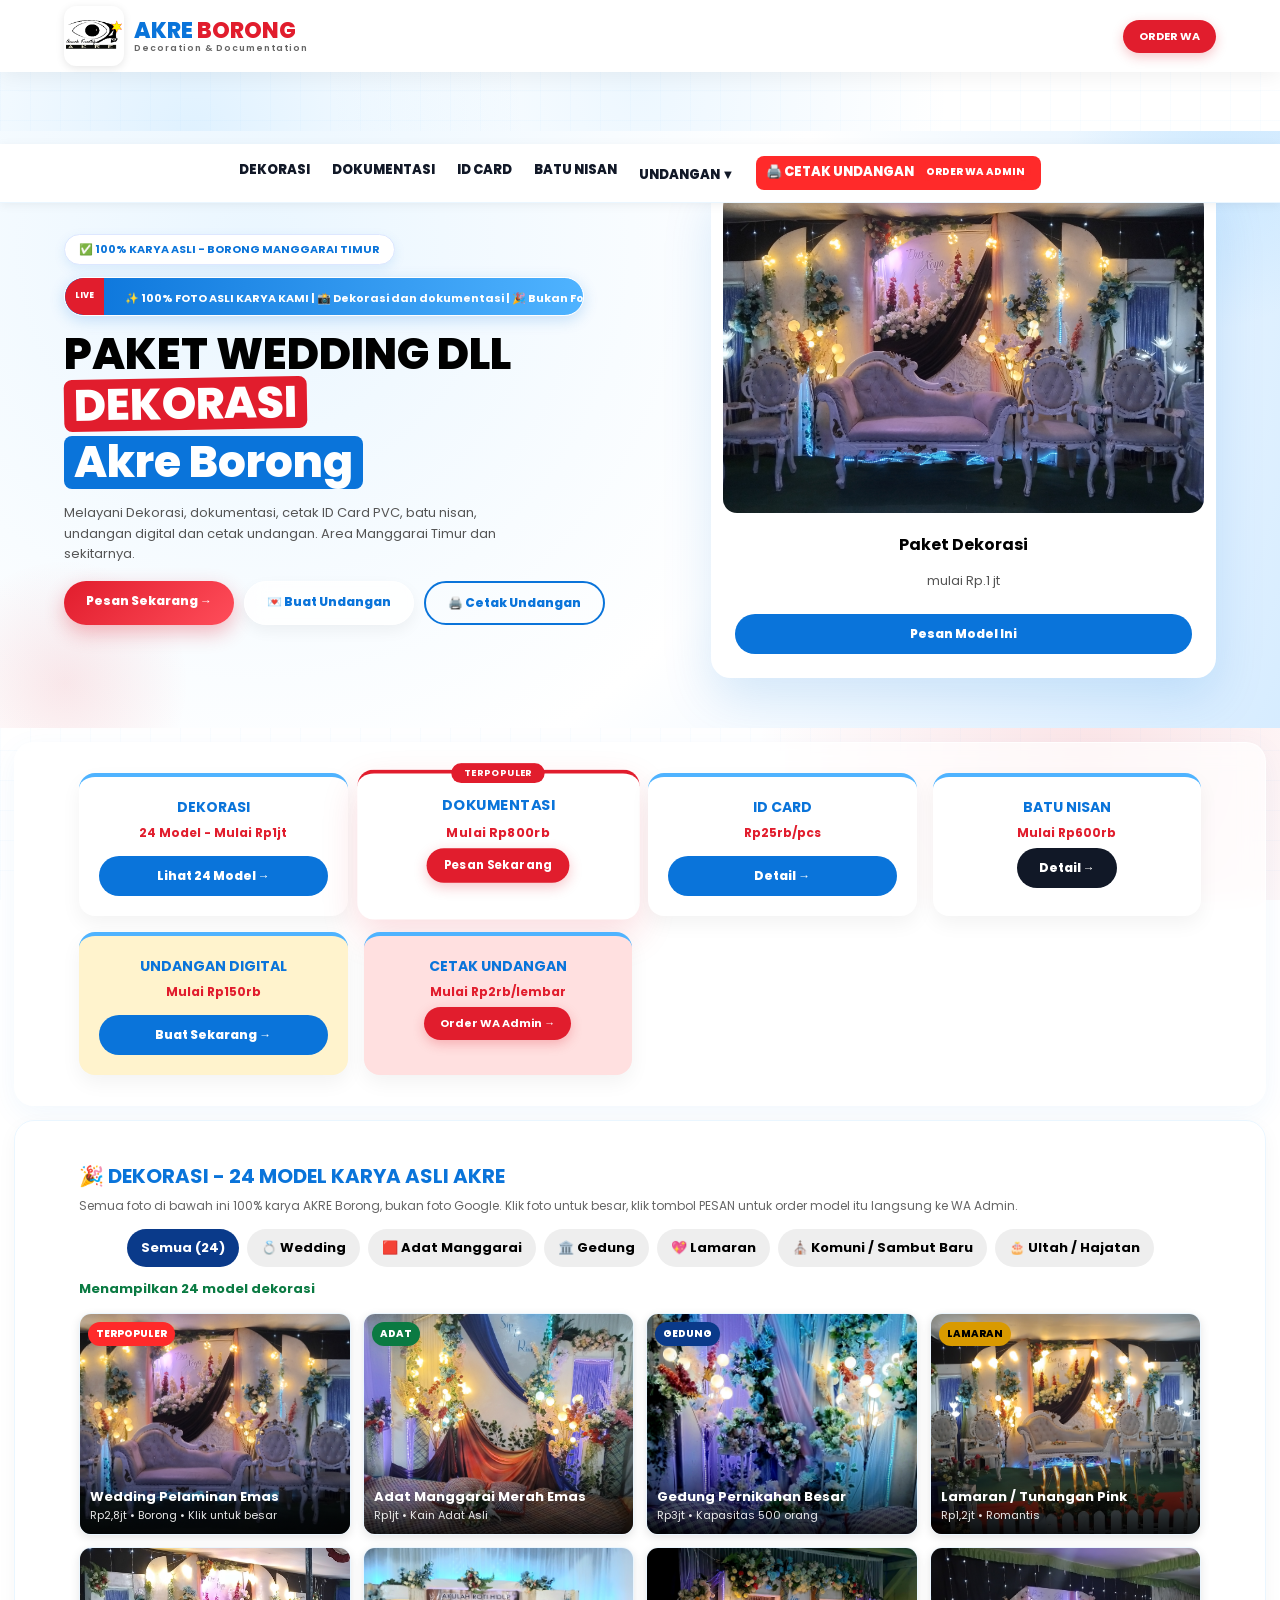
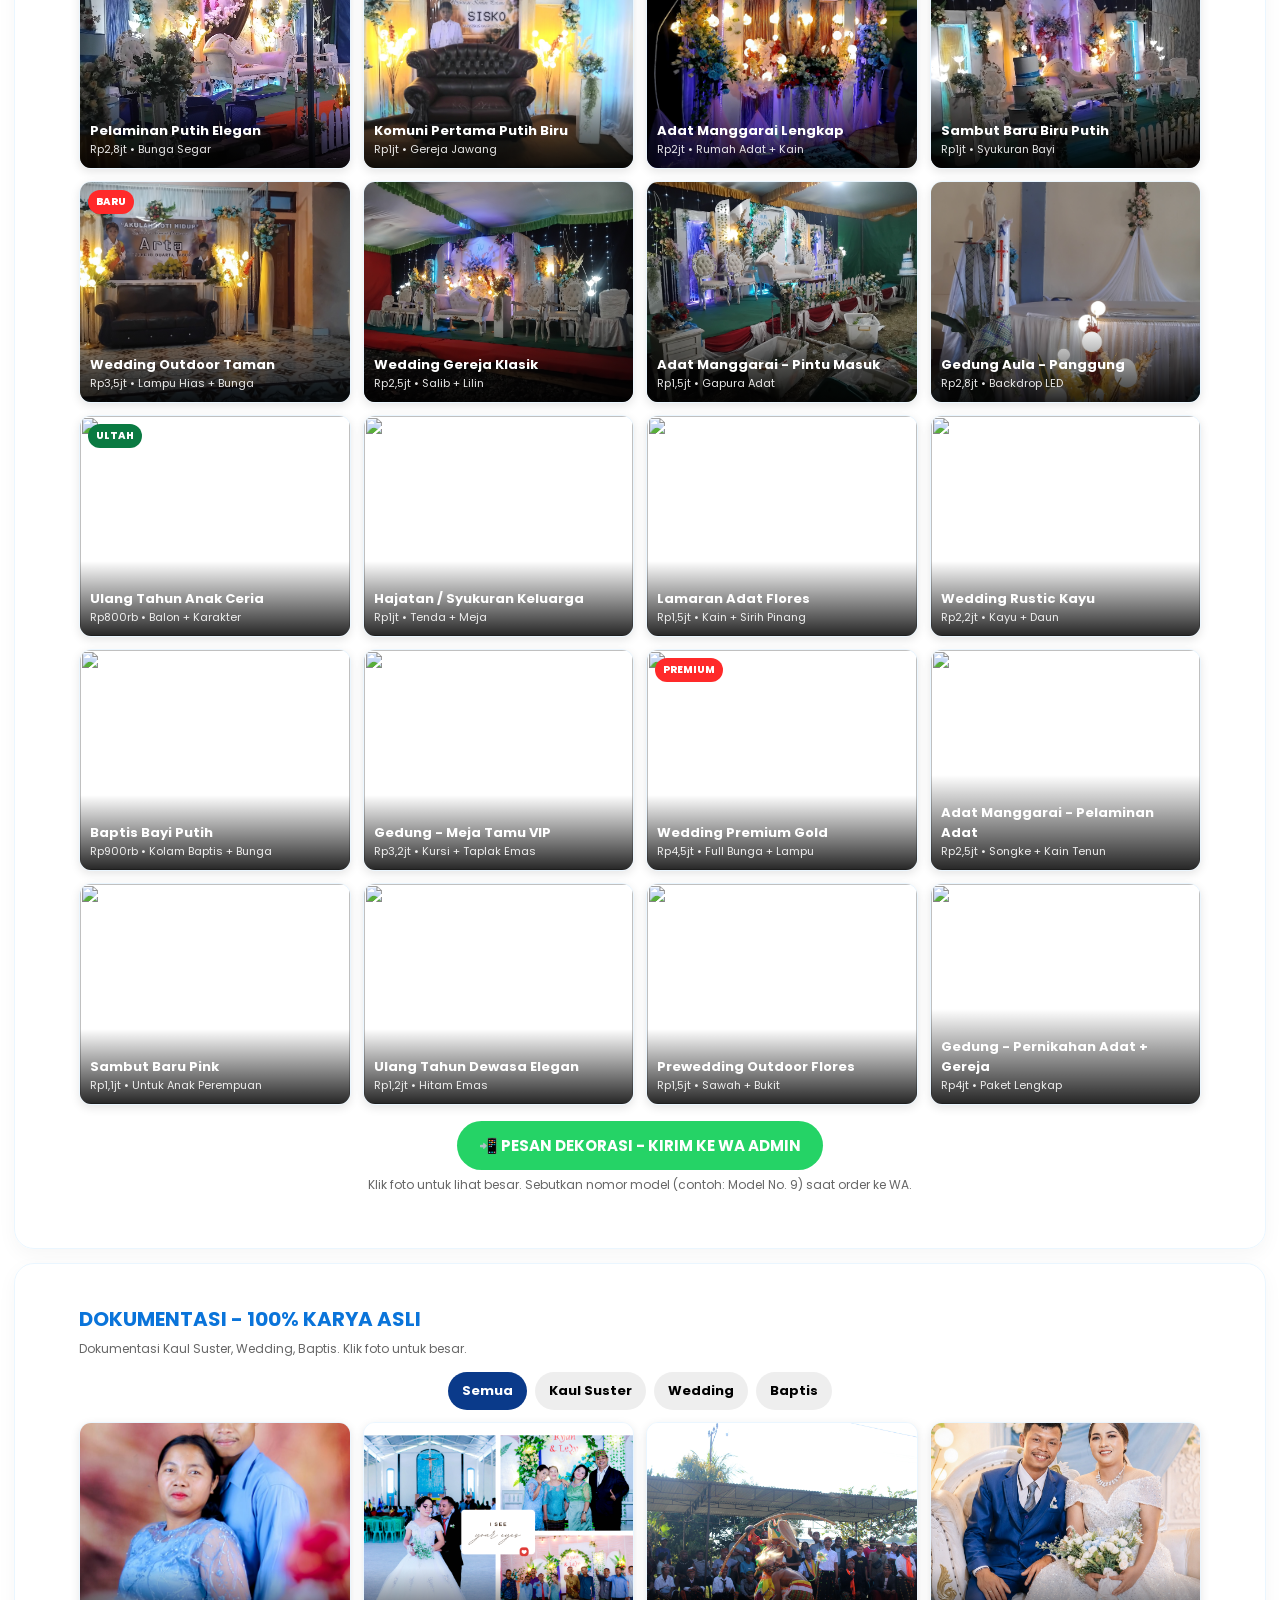
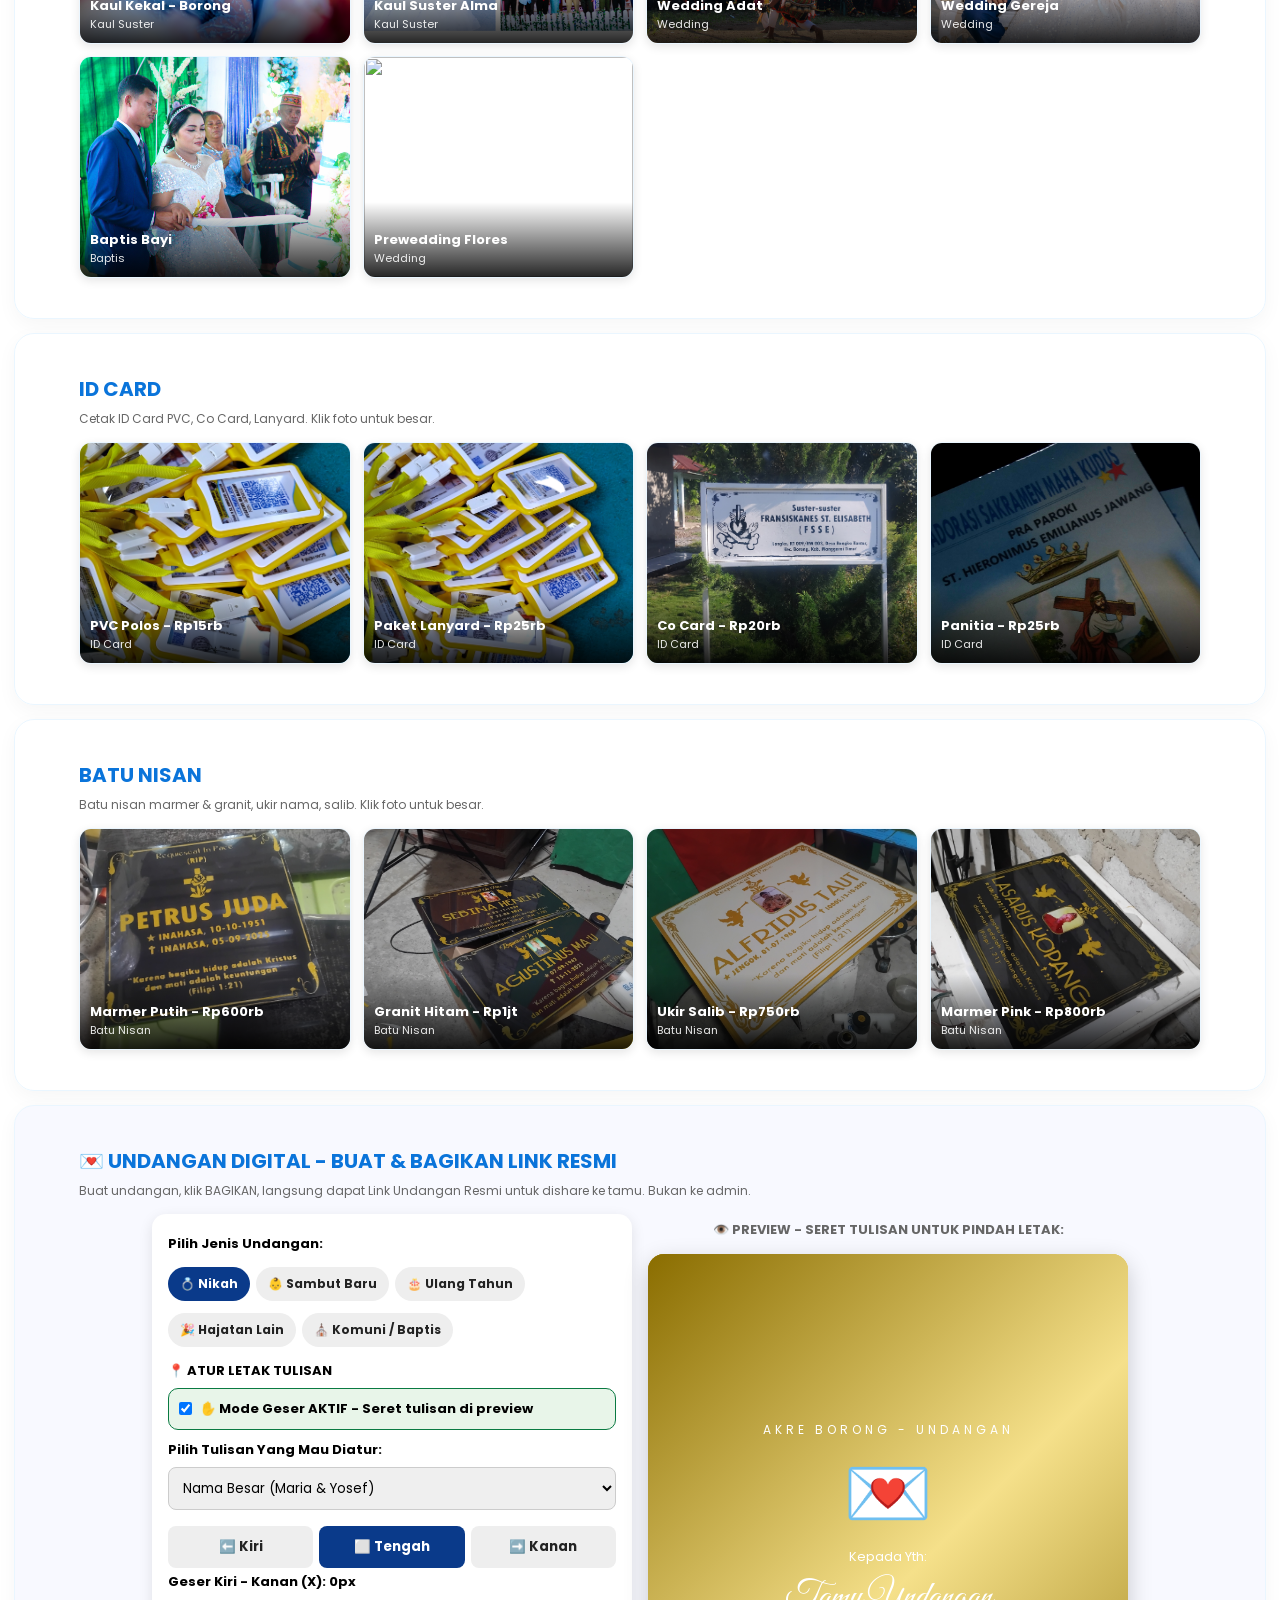
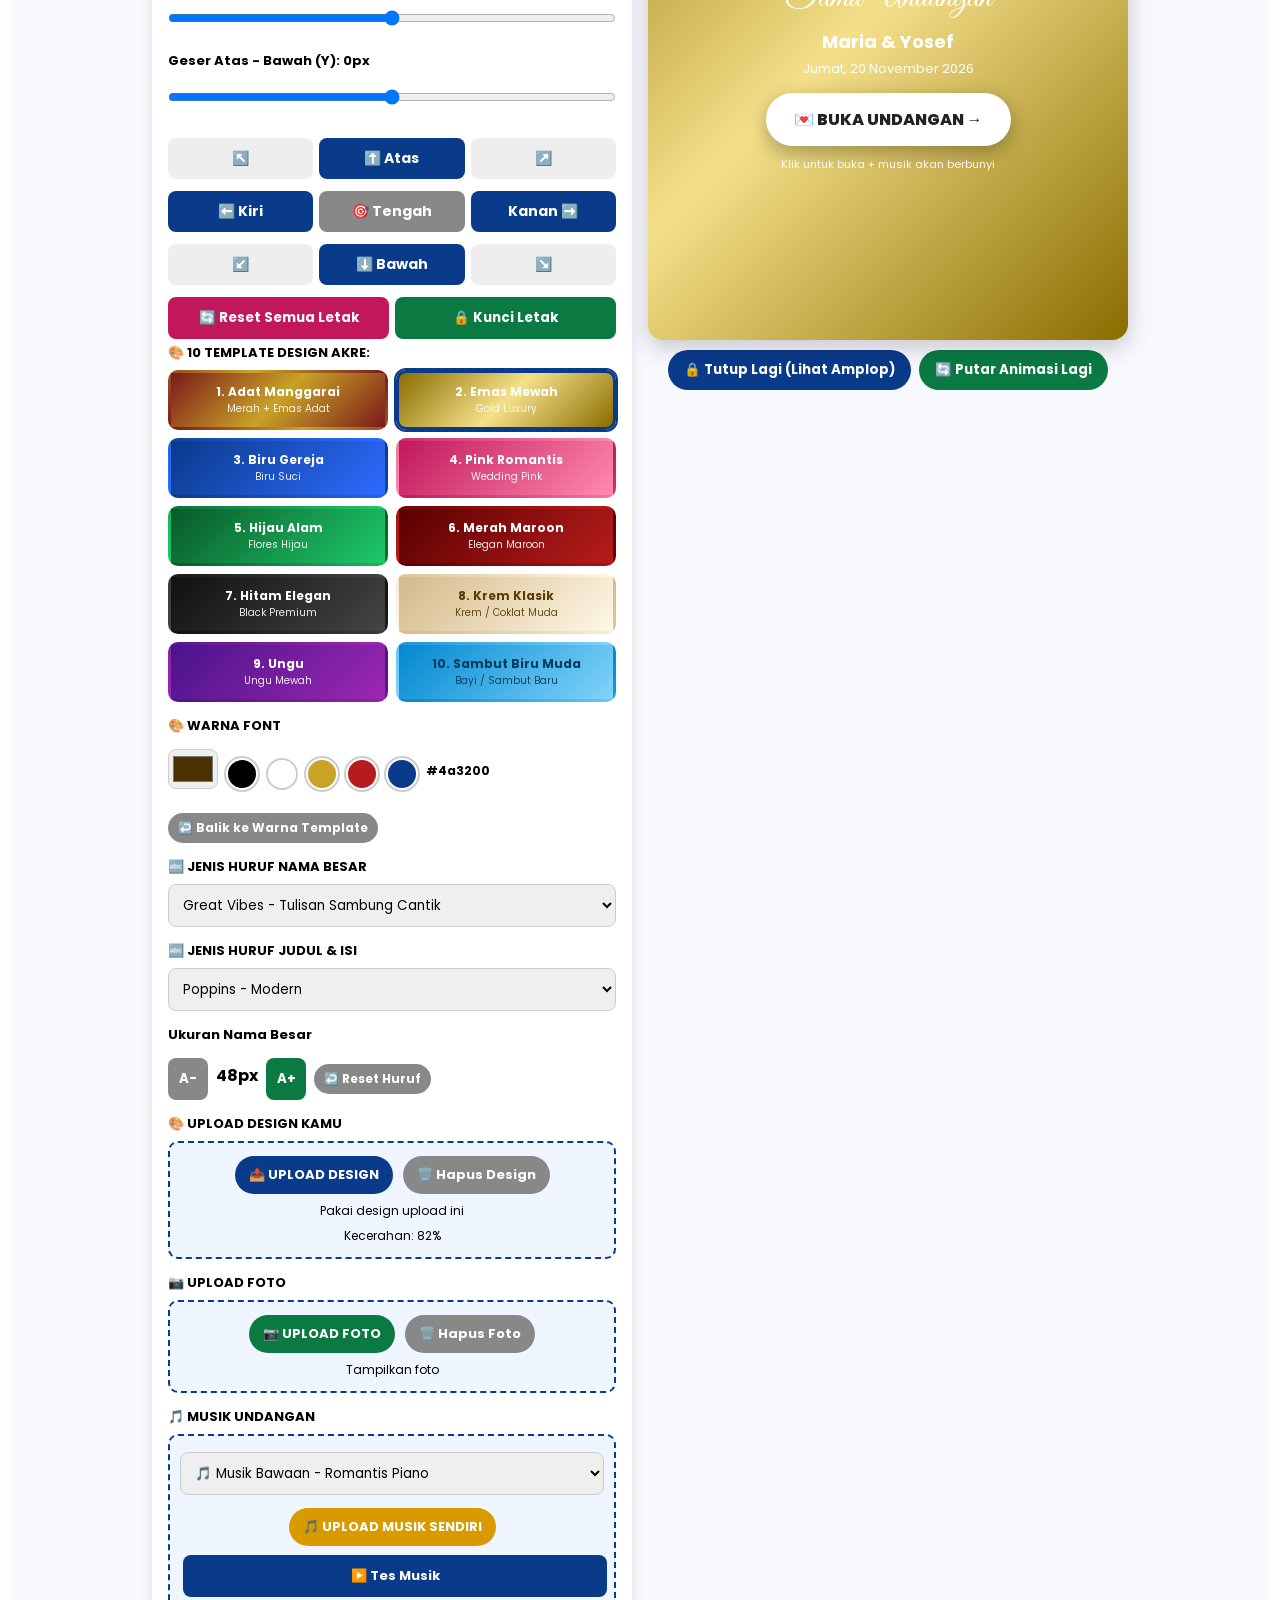
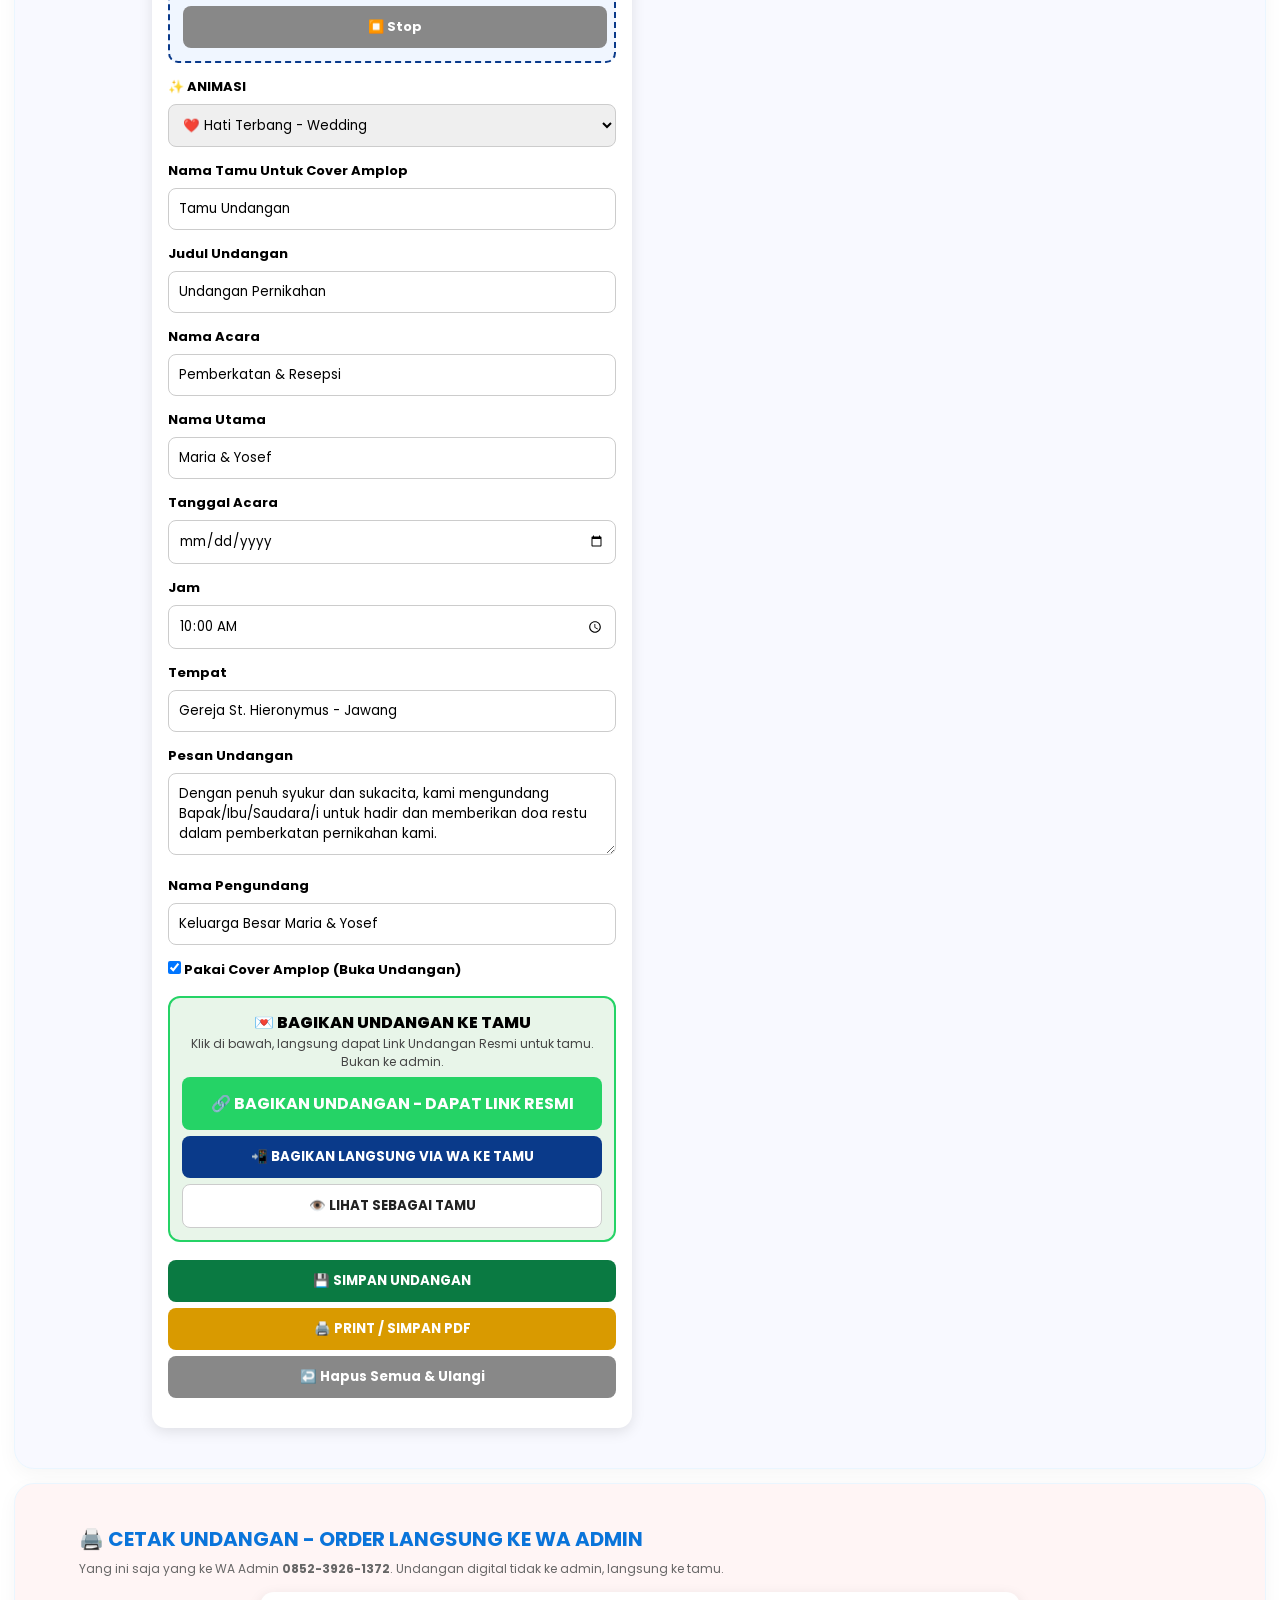
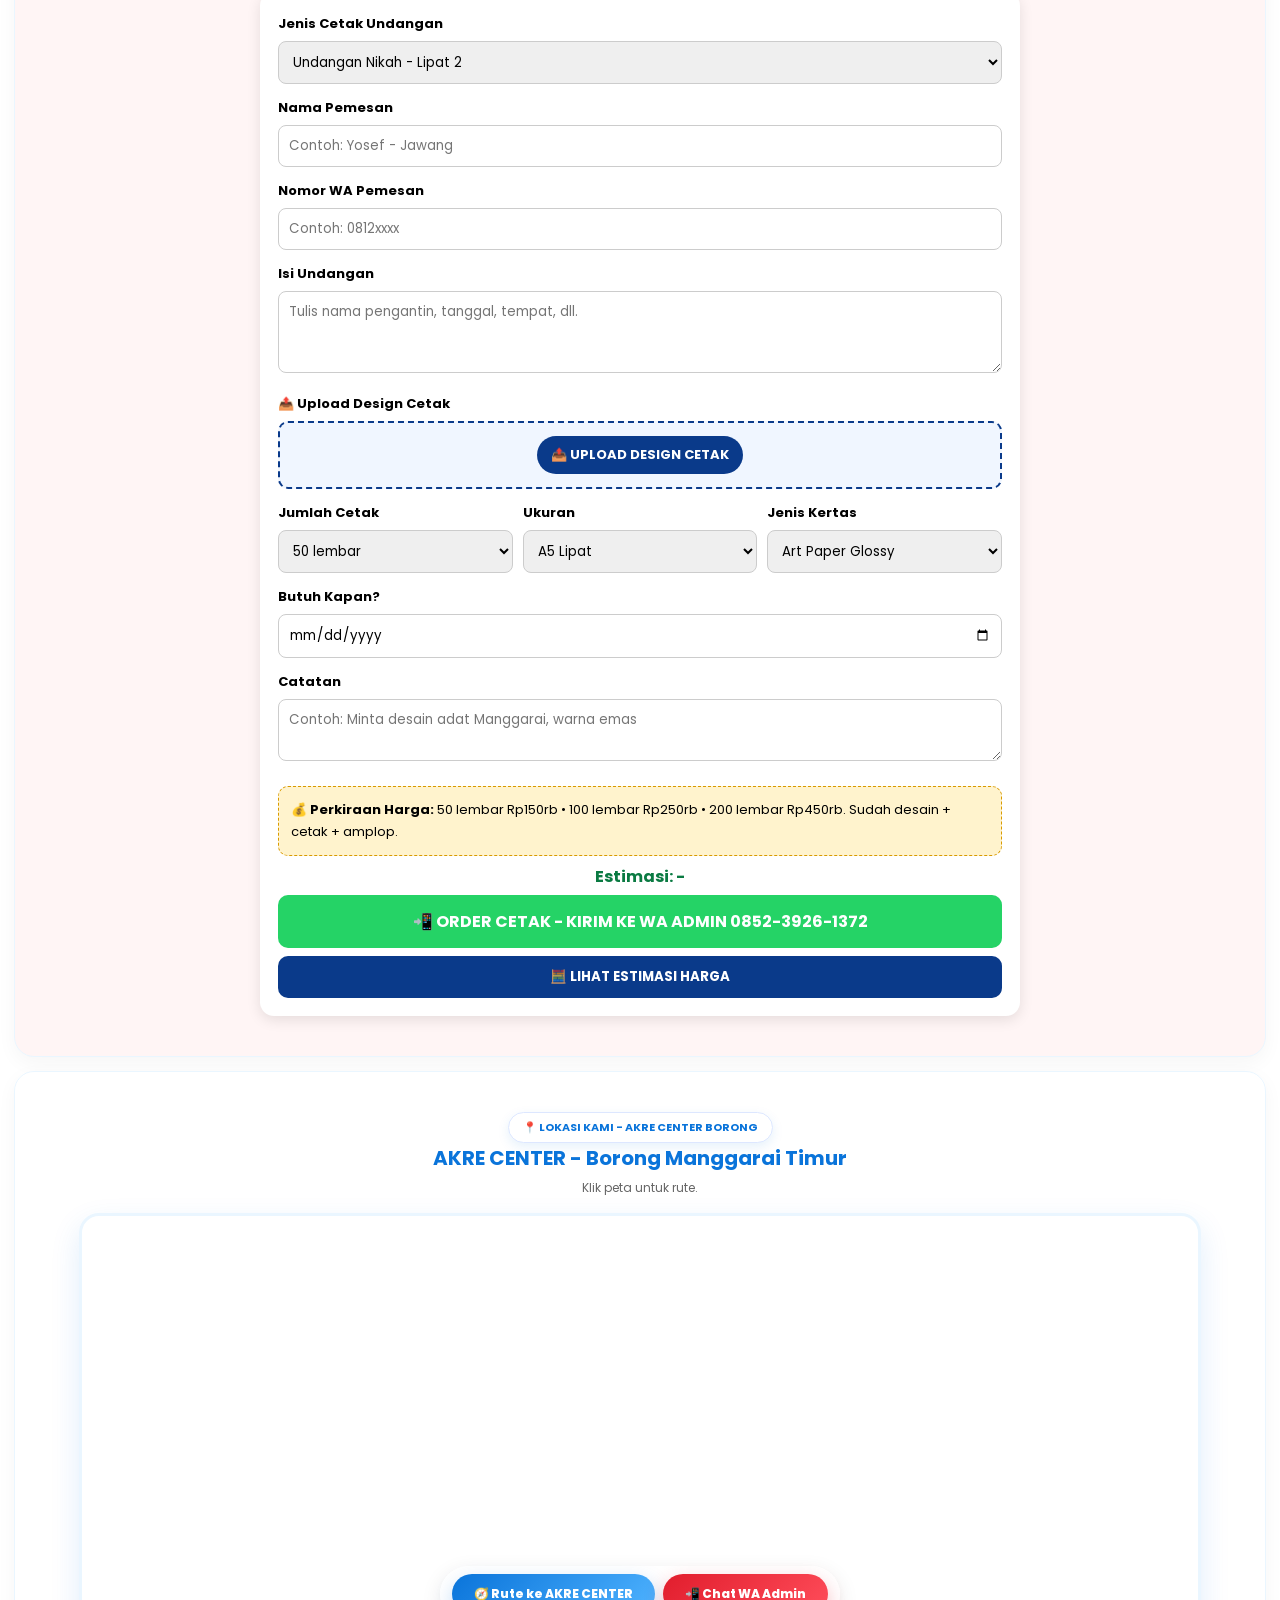
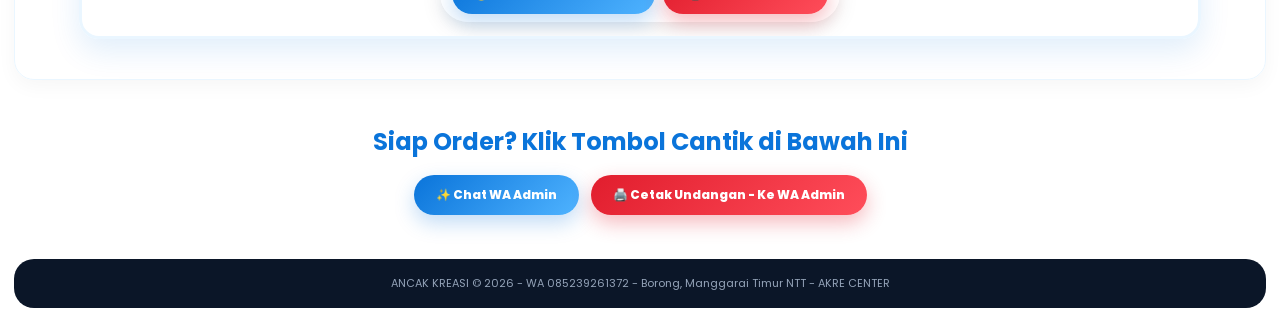
==== commit 6d22cdb5: "Update fmt.Println message from 'Hello' to 'Goodbye'" ====
--- a/index.html
+++ b/index.html
@@ -18,6 +18,19 @@
 .menu-item:hover .submenu{display:block}
 .menu-item.open .submenu{display:block}
 .badge-baru{background:#ff2a2a;color:#fff;font-size:10px;padding:2px 6px;border-radius:10px;margin-left:4px;vertical-align:middle}
+/* GALERI DEKORASI DIPERBANYAK */
+.gallery-grid{display:grid;grid-template-columns:repeat(4,1fr);gap:12px;margin-top:12px}
+.gallery-item{position:relative;border-radius:12px;overflow:hidden;background:#fff;box-shadow:0 3px 10px rgba(0,0,0,.1);cursor:pointer}
+.gallery-item img{width:100%;height:220px;object-fit:cover;display:block}
+.gallery-item:hover img{transform:scale(1.05)}
+.gallery-item img{transition:transform .3s}
+.gallery-caption{position:absolute;bottom:0;left:0;right:0;background:linear-gradient(transparent,rgba(0,0,0,.85));color:#fff;padding:28px 10px 10px;font-size:13px;font-weight:700;text-align:left}
+.gallery-caption small{display:block;font-weight:400;font-size:11px;opacity:.9}
+.gallery-badge{position:absolute;top:8px;left:8px;background:#ff2a2a;color:#fff;font-size:10px;font-weight:800;padding:4px 8px;border-radius:20px}
+.gallery-badge.hijau{background:#0a7a42}.gallery-badge.biru{background:#0a3a8a}.gallery-badge.kuning{background:#d99a00;color:#000}
+.filter-buttons{display:flex;gap:8px;flex-wrap:wrap;margin:12px 0}
+.filter-btn{padding:9px 14px;border:none;border-radius:20px;background:#eee;font-weight:700;cursor:pointer;font-size:13px}
+.filter-btn.active{background:#0a3a8a;color:#fff}
 .undangan-wrap{display:flex;gap:16px;flex-wrap:wrap;align-items:flex-start;justify-content:center}
 .undangan-form{flex:1;min-width:290px;max-width:480px;background:#fff;border-radius:14px;padding:16px;box-shadow:0 4px 14px rgba(0,0,0,.1)}
 .undangan-form label{font-weight:700;font-size:13px}
@@ -61,7 +74,14 @@
 .tema-biru .atas,.tema-biru .bawah{background:linear-gradient(135deg,rgba(10,58,138,.95),rgba(46,107,255,.95));color:#fff}.tema-biru .garis{background:#0a3a8a}
 .tema-hijau .atas,.tema-hijau .bawah{background:linear-gradient(135deg,rgba(10,122,66,.95),rgba(31,201,106,.95));color:#fff}.tema-hijau .garis{background:#0a7a42}
 .tema-pink .atas,.tema-pink .bawah{background:linear-gradient(135deg,rgba(194,24,91,.95),rgba(255,138,176,.95));color:#fff}.tema-pink .garis{background:#c2185b}
-/* PERBAIKAN FONT - MENANG ATAS TEMPLATE */
+.bisa-geser{position:relative;cursor:move;transition:transform .1s}
+.bisa-geser:hover{outline:2px dashed #0a3a8a;outline-offset:3px;border-radius:8px}
+.bisa-geser.terpilih{outline:3px solid #ff2a2a!important;outline-offset:3px;border-radius:8px;background:rgba(255,255,255,.35)}
+.mode-geser-on .bisa-geser{cursor:grab}
+.pos-control{display:grid;grid-template-columns:1fr 1fr 1fr;gap:6px;margin:6px 0}
+.pos-control button{padding:10px!important;font-size:14px!important}
+.pos-toggle{display:flex;align-items:center;gap:8px;background:#e8f5e9;border:1px solid #0a7a42;border-radius:10px;padding:10px;margin:6px 0;font-size:13px;font-weight:700}
+.pos-toggle input{width:auto!important;margin:0!important}
 #previewUndangan .isi{color:var(--warnaFont,#333)}
 #previewUndangan .nama-besar{font-family:var(--fontNama,'Great Vibes',cursive)!important;font-size:var(--ukuranNama,48px)!important;color:var(--warnaFont,#333)!important}
 #previewUndangan .nama-acara, #previewUndangan .judul-kecil{font-family:var(--fontIsi,'Poppins',sans-serif)!important;color:var(--warnaFont,#333)!important}
@@ -75,7 +95,6 @@
 .cover-undangan .amplop{font-size:72px;animation:melayang 2s infinite}
 @keyframes melayang{0%,100%{transform:translateY(0)}50%{transform:translateY(-10px)}}
 .cover-undangan .btn-buka{background:#fff;color:#222;border:none;padding:14px 28px;border-radius:30px;font-weight:800;font-size:16px;cursor:pointer;margin-top:14px;box-shadow:0 6px 20px rgba(0,0,0,.3)}
-.cover-undangan .btn-buka:hover{transform:scale(1.05)}
 .cover-undangan .nama-tamu{font-family:'Great Vibes',cursive;font-size:36px;margin:8px 0}
 .musik-control{position:absolute;top:10px;right:10px;z-index:30;background:rgba(255,255,255,.9);border:none;width:38px;height:38px;border-radius:50%;cursor:pointer;font-size:18px;display:none}
 .musik-control.show{display:block}
@@ -87,13 +106,22 @@
 .confetti{position:absolute;top:-10px;width:8px;height:14px;animation:jatuh linear infinite}
 .masuk-animasi{animation:fadeUp 1s ease}
 @keyframes fadeUp{from{opacity:0;transform:translateY(20px)}to{opacity:1;transform:translateY(0)}}
+.modal-share{position:fixed;inset:0;background:rgba(0,0,0,.7);z-index:9999;display:none;align-items:center;justify-content:center;padding:16px}
+.modal-share.show{display:flex}
+.modal-share-box{background:#fff;border-radius:16px;max-width:480px;width:100%;padding:20px;text-align:center;max-height:90vh;overflow:auto}
+.modal-share-box input{width:100%;padding:12px;border:1px solid #ccc;border-radius:10px;font-size:12px;margin:10px 0;background:#f8f9ff}
+.modal-share-box button{padding:12px;border:none;border-radius:10px;font-weight:bold;cursor:pointer;width:100%;margin-top:8px}
+.mode-tamu .undangan-form{display:none!important}
+.mode-tamu .no-print{display:none!important}
+.mode-tamu #undangan .undangan-preview-box{max-width:520px;margin:auto}
 .cetak-box{max-width:760px;margin:auto;background:#fff;border-radius:14px;padding:18px;box-shadow:0 4px 14px rgba(0,0,0,.1)}
 .cetak-box label{font-weight:700;font-size:13px}
 .cetak-box input,.cetak-box select,.cetak-box textarea{width:100%;padding:10px;margin:6px 0 10px;border:1px solid #ccc;border-radius:8px;font-family:Poppins,sans-serif}
 .harga-box{background:#fff3cd;border:1px dashed #d99a00;border-radius:10px;padding:12px;font-size:13px;line-height:1.7;margin:8px 0}
 .preview-kecil{max-width:120px;border-radius:8px;margin:6px auto;display:none}.preview-kecil.show{display:block}
-@media(max-width:640px){.submenu{position:static;box-shadow:none;border:1px solid #eee}.menu-item{display:block;width:100%}}
-@media print{body{background:#fff}.no-print{display:none!important}.undangan{box-shadow:none;max-width:100%}.animasi-layer,.cover-undangan,.musik-control{display:none!important}}
+@media(max-width:900px){.gallery-grid{grid-template-columns:repeat(3,1fr)}}
+@media(max-width:640px){.submenu{position:static;box-shadow:none;border:1px solid #eee}.menu-item{display:block;width:100%}.gallery-grid{grid-template-columns:repeat(2,1fr)}.gallery-item img{height:170px}}
+@media print{body{background:#fff}.no-print{display:none!important}.undangan{box-shadow:none;max-width:100%}.animasi-layer,.cover-undangan,.musik-control{display:none!important}.bisa-geser{outline:none!important}}
 </style>
 </head>
 <body>
@@ -112,7 +140,7 @@
       <a href="#undangan" onclick="pilihJenisUndangan('hajatan')">🎉 Undangan Hajatan Lain</a>
       <a href="#undangan" onclick="pilihJenisUndangan('komuni')">⛪ Undangan Komuni / Baptis</a>
   </div></div>
-  <a href="#cetak-undangan" style="background:#ff2a2a;color:#fff;border-radius:8px;padding:6px 10px">🖨️ CETAK UNDANGAN <span class="badge-baru">ORDER WA</span></a>
+  <a href="#cetak-undangan" style="background:#ff2a2a;color:#fff;border-radius:8px;padding:6px 10px">🖨️ CETAK UNDANGAN <span class="badge-baru">ORDER WA ADMIN</span></a>
 </nav>
 
 <section class="hero">
@@ -130,54 +158,89 @@
 </section>
 
 <section class="features">
-  <div class="feature-box"><h3>DEKORASI</h3><p>Mulai Rp1,5jt</p><a href="#dekorasi" class="btn btn-blue">Detail →</a></div>
+  <div class="feature-box"><h3>DEKORASI</h3><p>24 Model - Mulai Rp1jt</p><a href="#dekorasi" class="btn btn-blue">Lihat 24 Model →</a></div>
   <div class="feature-box featured"><div class="ribbon">TERPOPULER</div><h3>DOKUMENTASI</h3><p>Mulai Rp800rb</p><a href="#dokumentasi" class="btn btn-red">Pesan Sekarang</a></div>
   <div class="feature-box"><h3>ID CARD</h3><p>Rp25rb/pcs</p><a href="#idcard" class="btn btn-blue">Detail →</a></div>
   <div class="feature-box"><h3>BATU NISAN</h3><p>Mulai Rp600rb</p><a href="#batu-nisan" class="btn btn-dark">Detail →</a></div>
   <div class="feature-box" style="background:#fff3cd"><h3>UNDANGAN DIGITAL</h3><p>Mulai Rp150rb</p><a href="#undangan" class="btn btn-blue">Buat Sekarang →</a></div>
-  <div class="feature-box" style="background:#ffe0e0"><h3>CETAK UNDANGAN</h3><p>Mulai Rp2rb/lembar</p><a href="#cetak-undangan" class="btn btn-red">Order WA →</a></div>
+  <div class="feature-box" style="background:#ffe0e0"><h3>CETAK UNDANGAN</h3><p>Mulai Rp2rb/lembar</p><a href="#cetak-undangan" class="btn btn-red">Order WA Admin →</a></div>
 </section>
 
-<section id="dekorasi" class="konten-section"><h2>DEKORASI</h2><p>Paket dekorasi pernikahan, lamaran, gedung. Klik foto untuk besar.</p><div class="gallery-grid">
-    <div class="gallery-item"><img src="dekorasi.jpg" onclick="openLightbox(this.src)"><span class="gallery-caption">Wedding Rp2,8jt</span></div>
-    <div class="gallery-item"><img src="dekorasi2.jpg" onclick="openLightbox(this.src)"><span class="gallery-caption">Adat Manggarai - Rp1jt</span></div>
-    <div class="gallery-item"><img src="dekorasi3.jpg" onclick="openLightbox(this.src)"><span class="gallery-caption">Gedung - Rp3jt</span></div>
-    <div class="gallery-item"><img src="dekorasi4.jpg" onclick="openLightbox(this.src)"><span class="gallery-caption">Lamaran - Rp1,2jt</span></div>
-    <div class="gallery-item"><img src="dekorasi5.jpg" onclick="openLightbox(this.src)"><span class="gallery-caption">Pelaminan - Rp2,8jt</span></div>
-    <div class="gallery-item"><img src="dekorasi6.jpg" onclick="openLightbox(this.src)"><span class="gallery-caption">Komuni - Rp1jt</span></div>
-    <div class="gallery-item"><img src="dekorasi7.jpg" onclick="openLightbox(this.src)"><span class="gallery-caption">Adat Manggarai - Rp2jt</span></div>
-    <div class="gallery-item"><img src="dekorasi8.jpg" onclick="openLightbox(this.src)"><span class="gallery-caption">Sambut Baru Rp.1jt</span></div>
-</div></section>
+<!-- GALERI DEKORASI DIPERBANYAK - 24 FOTO -->
+<section id="dekorasi" class="konten-section">
+  <h2>🎉 DEKORASI - 24 MODEL KARYA ASLI AKRE</h2>
+  <p>Semua foto di bawah ini 100% karya AKRE Borong, bukan foto Google. Klik foto untuk besar, klik tombol PESAN untuk order model itu langsung ke WA Admin.</p>
+  <div class="filter-buttons">
+    <button class="filter-btn active" onclick="filterDekor('all',this)">Semua (24)</button>
+    <button class="filter-btn" onclick="filterDekor('wedding',this)">💍 Wedding</button>
+    <button class="filter-btn" onclick="filterDekor('adat',this)">🟥 Adat Manggarai</button>
+    <button class="filter-btn" onclick="filterDekor('gedung',this)">🏛️ Gedung</button>
+    <button class="filter-btn" onclick="filterDekor('lamaran',this)">💖 Lamaran</button>
+    <button class="filter-btn" onclick="filterDekor('komuni',this)">⛪ Komuni / Sambut Baru</button>
+    <button class="filter-btn" onclick="filterDekor('ultah',this)">🎂 Ultah / Hajatan</button>
+  </div>
+  <p id="hitungDekor" style="font-size:13px;font-weight:700;color:#0a7a42">Menampilkan 24 model dekorasi</p>
+  <div class="gallery-grid dekor-grid">
+    <div class="gallery-item" data-category="wedding"><span class="gallery-badge">TERPOPULER</span><img src="dekorasi.jpg" onclick="openLightbox(this.src)"><span class="gallery-caption">Wedding Pelaminan Emas<small>Rp2,8jt • Borong • Klik untuk besar</small></span></div>
+    <div class="gallery-item" data-category="adat"><span class="gallery-badge hijau">ADAT</span><img src="dekorasi2.jpg" onclick="openLightbox(this.src)"><span class="gallery-caption">Adat Manggarai Merah Emas<small>Rp1jt • Kain Adat Asli</small></span></div>
+    <div class="gallery-item" data-category="gedung"><span class="gallery-badge biru">GEDUNG</span><img src="dekorasi3.jpg" onclick="openLightbox(this.src)"><span class="gallery-caption">Gedung Pernikahan Besar<small>Rp3jt • Kapasitas 500 orang</small></span></div>
+    <div class="gallery-item" data-category="lamaran"><span class="gallery-badge kuning">LAMARAN</span><img src="dekorasi4.jpg" onclick="openLightbox(this.src)"><span class="gallery-caption">Lamaran / Tunangan Pink<small>Rp1,2jt • Romantis</small></span></div>
+    <div class="gallery-item" data-category="wedding"><img src="dekorasi5.jpg" onclick="openLightbox(this.src)"><span class="gallery-caption">Pelaminan Putih Elegan<small>Rp2,8jt • Bunga Segar</small></span></div>
+    <div class="gallery-item" data-category="komuni"><img src="dekorasi6.jpg" onclick="openLightbox(this.src)"><span class="gallery-caption">Komuni Pertama Putih Biru<small>Rp1jt • Gereja Jawang</small></span></div>
+    <div class="gallery-item" data-category="adat"><img src="dekorasi7.jpg" onclick="openLightbox(this.src)"><span class="gallery-caption">Adat Manggarai Lengkap<small>Rp2jt • Rumah Adat + Kain</small></span></div>
+    <div class="gallery-item" data-category="komuni"><img src="dekorasi8.jpg" onclick="openLightbox(this.src)"><span class="gallery-caption">Sambut Baru Biru Putih<small>Rp1jt • Syukuran Bayi</small></span></div>
+    <div class="gallery-item" data-category="wedding"><span class="gallery-badge">BARU</span><img src="dekorasi9.jpg" onclick="openLightbox(this.src)"><span class="gallery-caption">Wedding Outdoor Taman<small>Rp3,5jt • Lampu Hias + Bunga</small></span></div>
+    <div class="gallery-item" data-category="wedding"><img src="dekorasi10.jpg" onclick="openLightbox(this.src)"><span class="gallery-caption">Wedding Gereja Klasik<small>Rp2,5jt • Salib + Lilin</small></span></div>
+    <div class="gallery-item" data-category="adat"><img src="dekorasi11.jpg" onclick="openLightbox(this.src)"><span class="gallery-caption">Adat Manggarai - Pintu Masuk<small>Rp1,5jt • Gapura Adat</small></span></div>
+    <div class="gallery-item" data-category="gedung"><img src="dekorasi12.jpg" onclick="openLightbox(this.src)"><span class="gallery-caption">Gedung Aula - Panggung<small>Rp2,8jt • Backdrop LED</small></span></div>
+    <div class="gallery-item" data-category="ultah"><span class="gallery-badge hijau">ULTAH</span><img src="dekorasi13.jpg" onclick="openLightbox(this.src)"><span class="gallery-caption">Ulang Tahun Anak Ceria<small>Rp800rb • Balon + Karakter</small></span></div>
+    <div class="gallery-item" data-category="ultah"><img src="dekorasi14.jpg" onclick="openLightbox(this.src)"><span class="gallery-caption">Hajatan / Syukuran Keluarga<small>Rp1jt • Tenda + Meja</small></span></div>
+    <div class="gallery-item" data-category="lamaran"><img src="dekorasi15.jpg" onclick="openLightbox(this.src)"><span class="gallery-caption">Lamaran Adat Flores<small>Rp1,5jt • Kain + Sirih Pinang</small></span></div>
+    <div class="gallery-item" data-category="wedding"><img src="dekorasi16.jpg" onclick="openLightbox(this.src)"><span class="gallery-caption">Wedding Rustic Kayu<small>Rp2,2jt • Kayu + Daun</small></span></div>
+    <div class="gallery-item" data-category="komuni"><img src="dekorasi17.jpg" onclick="openLightbox(this.src)"><span class="gallery-caption">Baptis Bayi Putih<small>Rp900rb • Kolam Baptis + Bunga</small></span></div>
+    <div class="gallery-item" data-category="gedung"><img src="dekorasi18.jpg" onclick="openLightbox(this.src)"><span class="gallery-caption">Gedung - Meja Tamu VIP<small>Rp3,2jt • Kursi + Taplak Emas</small></span></div>
+    <div class="gallery-item" data-category="wedding"><span class="gallery-badge">PREMIUM</span><img src="dekorasi19.jpg" onclick="openLightbox(this.src)"><span class="gallery-caption">Wedding Premium Gold<small>Rp4,5jt • Full Bunga + Lampu</small></span></div>
+    <div class="gallery-item" data-category="adat"><img src="dekorasi20.jpg" onclick="openLightbox(this.src)"><span class="gallery-caption">Adat Manggarai - Pelaminan Adat<small>Rp2,5jt • Songke + Kain Tenun</small></span></div>
+    <div class="gallery-item" data-category="komuni"><img src="dekorasi21.jpg" onclick="openLightbox(this.src)"><span class="gallery-caption">Sambut Baru Pink<small>Rp1,1jt • Untuk Anak Perempuan</small></span></div>
+    <div class="gallery-item" data-category="ultah"><img src="dekorasi22.jpg" onclick="openLightbox(this.src)"><span class="gallery-caption">Ulang Tahun Dewasa Elegan<small>Rp1,2jt • Hitam Emas</small></span></div>
+    <div class="gallery-item" data-category="wedding"><img src="dekorasi23.jpg" onclick="openLightbox(this.src)"><span class="gallery-caption">Prewedding Outdoor Flores<small>Rp1,5jt • Sawah + Bukit</small></span></div>
+    <div class="gallery-item" data-category="gedung"><img src="dekorasi24.jpg" onclick="openLightbox(this.src)"><span class="gallery-caption">Gedung - Pernikahan Adat + Gereja<small>Rp4jt • Paket Lengkap</small></span></div>
+  </div>
+  <div style="text-align:center;margin-top:16px">
+    <button style="background:#25D366;color:#fff;padding:13px 22px;border:none;border-radius:25px;font-weight:bold;cursor:pointer;font-size:15px" onclick="window.open('https://wa.me/6285239261372?text='+encodeURIComponent('Halo AKRE, saya mau pesan DEKORASI. Tolong kirim katalog lengkap 24 model ya.'),'_blank')">📲 PESAN DEKORASI - KIRIM KE WA ADMIN</button>
+    <p style="font-size:12px;color:#666">Klik foto untuk lihat besar. Sebutkan nomor model (contoh: Model No. 9) saat order ke WA.</p>
+  </div>
+</section>
 
 <section id="dokumentasi" class="konten-section"><h2>DOKUMENTASI - 100% KARYA ASLI</h2><p>Dokumentasi Kaul Suster, Wedding, Baptis. Klik foto untuk besar.</p>
   <div class="filter-buttons"><button class="filter-btn active" onclick="filterDok('all')">Semua</button><button class="filter-btn" onclick="filterDok('kaul')">Kaul Suster</button><button class="filter-btn" onclick="filterDok('wedding')">Wedding</button><button class="filter-btn" onclick="filterDok('baptis')">Baptis</button></div>
   <div class="gallery-grid dok-grid">
-    <div class="gallery-item" data-category="kaul"><img src="dokumentasi.jpg" onclick="openLightbox(this.src)"><span class="gallery-caption">Kaul Kekal - Borong</span></div>
-    <div class="gallery-item" data-category="kaul"><img src="dokumentasi2.jpg" onclick="openLightbox(this.src)"><span class="gallery-caption">Kaul Suster Alma</span></div>
-    <div class="gallery-item" data-category="wedding"><img src="dokumentasi3.jpg" onclick="openLightbox(this.src)"><span class="gallery-caption">Wedding Adat</span></div>
-    <div class="gallery-item" data-category="wedding"><img src="dokumentasi4.jpg" onclick="openLightbox(this.src)"><span class="gallery-caption">Wedding Gereja</span></div>
-    <div class="gallery-item" data-category="baptis"><img src="dokumentasi5.jpg" onclick="openLightbox(this.src)"><span class="gallery-caption">Baptis Bayi</span></div>
-    <div class="gallery-item" data-category="wedding"><img src="dokumentasi6.jpg" onclick="openLightbox(this.src)"><span class="gallery-caption">Prewedding Flores</span></div>
+    <div class="gallery-item" data-category="kaul"><img src="dokumentasi.jpg" onclick="openLightbox(this.src)"><span class="gallery-caption">Kaul Kekal - Borong<small>Kaul Suster</small></span></div>
+    <div class="gallery-item" data-category="kaul"><img src="dokumentasi2.jpg" onclick="openLightbox(this.src)"><span class="gallery-caption">Kaul Suster Alma<small>Kaul Suster</small></span></div>
+    <div class="gallery-item" data-category="wedding"><img src="dokumentasi3.jpg" onclick="openLightbox(this.src)"><span class="gallery-caption">Wedding Adat<small>Wedding</small></span></div>
+    <div class="gallery-item" data-category="wedding"><img src="dokumentasi4.jpg" onclick="openLightbox(this.src)"><span class="gallery-caption">Wedding Gereja<small>Wedding</small></span></div>
+    <div class="gallery-item" data-category="baptis"><img src="dokumentasi5.jpg" onclick="openLightbox(this.src)"><span class="gallery-caption">Baptis Bayi<small>Baptis</small></span></div>
+    <div class="gallery-item" data-category="wedding"><img src="dokumentasi6.jpg" onclick="openLightbox(this.src)"><span class="gallery-caption">Prewedding Flores<small>Wedding</small></span></div>
   </div></section>
 
 <section id="idcard" class="konten-section"><h2>ID CARD</h2><p>Cetak ID Card PVC, Co Card, Lanyard. Klik foto untuk besar.</p><div class="gallery-grid">
-    <div class="gallery-item"><img src="idcard.jpg" onclick="openLightbox(this.src)"><span class="gallery-caption">PVC Polos - Rp15rb</span></div>
-    <div class="gallery-item"><img src="idcard2.jpg" onclick="openLightbox(this.src)"><span class="gallery-caption">Paket Lanyard - Rp25rb</span></div>
-    <div class="gallery-item"><img src="idcard3.jpg" onclick="openLightbox(this.src)"><span class="gallery-caption">Co Card - Rp20rb</span></div>
-    <div class="gallery-item"><img src="idcard4.jpg" onclick="openLightbox(this.src)"><span class="gallery-caption">Panitia - Rp25rb</span></div>
+    <div class="gallery-item"><img src="idcard.jpg" onclick="openLightbox(this.src)"><span class="gallery-caption">PVC Polos - Rp15rb<small>ID Card</small></span></div>
+    <div class="gallery-item"><img src="idcard2.jpg" onclick="openLightbox(this.src)"><span class="gallery-caption">Paket Lanyard - Rp25rb<small>ID Card</small></span></div>
+    <div class="gallery-item"><img src="idcard3.jpg" onclick="openLightbox(this.src)"><span class="gallery-caption">Co Card - Rp20rb<small>ID Card</small></span></div>
+    <div class="gallery-item"><img src="idcard4.jpg" onclick="openLightbox(this.src)"><span class="gallery-caption">Panitia - Rp25rb<small>ID Card</small></span></div>
 </div></section>
 
 <section id="batu-nisan" class="konten-section"><h2>BATU NISAN</h2><p>Batu nisan marmer & granit, ukir nama, salib. Klik foto untuk besar.</p><div class="gallery-grid">
-    <div class="gallery-item"><img src="nisan.jpg" onclick="openLightbox(this.src)"><span class="gallery-caption">Marmer Putih - Rp600rb</span></div>
-    <div class="gallery-item"><img src="nisan2.jpg" onclick="openLightbox(this.src)"><span class="gallery-caption">Granit Hitam - Rp1jt</span></div>
-    <div class="gallery-item"><img src="nisan3.jpg" onclick="openLightbox(this.src)"><span class="gallery-caption">Ukir Salib - Rp750rb</span></div>
-    <div class="gallery-item"><img src="nisan4.jpg" onclick="openLightbox(this.src)"><span class="gallery-caption">Marmer Pink - Rp800rb</span></div>
+    <div class="gallery-item"><img src="nisan.jpg" onclick="openLightbox(this.src)"><span class="gallery-caption">Marmer Putih - Rp600rb<small>Batu Nisan</small></span></div>
+    <div class="gallery-item"><img src="nisan2.jpg" onclick="openLightbox(this.src)"><span class="gallery-caption">Granit Hitam - Rp1jt<small>Batu Nisan</small></span></div>
+    <div class="gallery-item"><img src="nisan3.jpg" onclick="openLightbox(this.src)"><span class="gallery-caption">Ukir Salib - Rp750rb<small>Batu Nisan</small></span></div>
+    <div class="gallery-item"><img src="nisan4.jpg" onclick="openLightbox(this.src)"><span class="gallery-caption">Marmer Pink - Rp800rb<small>Batu Nisan</small></span></div>
 </div></section>
 
-<!-- UNDANGAN FULL -->
+<!-- UNDANGAN -->
 <section id="undangan" class="konten-section" style="background:#f8f9ff">
-  <h2>💌 UNDANGAN DIGITAL - 10 TEMPLATE AKRE + AMPLOP + MUSIK</h2>
-  <p>Pilih template, upload design / foto kalau mau, ganti warna font & jenis huruf, lalu lihat preview amplopnya di kanan.</p>
+  <h2 id="judulUndanganSection">💌 UNDANGAN DIGITAL - BUAT & BAGIKAN LINK RESMI</h2>
+  <p id="subJudulUndangan">Buat undangan, klik BAGIKAN, langsung dapat Link Undangan Resmi untuk dishare ke tamu. Bukan ke admin.</p>
   <div class="undangan-wrap">
     <div class="undangan-form no-print">
       <label>Pilih Jenis Undangan:</label>
@@ -188,8 +251,44 @@
         <button id="chip-hajatan" onclick="pilihJenisUndangan('hajatan')">🎉 Hajatan Lain</button>
         <button id="chip-komuni" onclick="pilihJenisUndangan('komuni')">⛪ Komuni / Baptis</button>
       </div>
-
-      <label>🎨 10 TEMPLATE DESIGN BAWAN AKRE - Tinggal Klik:</label>
+      <label>📍 ATUR LETAK TULISAN</label>
+      <div class="pos-toggle"><input type="checkbox" id="modeGeser" checked onchange="toggleModeGeser()"> ✋ Mode Geser AKTIF - Seret tulisan di preview</div>
+      <label>Pilih Tulisan Yang Mau Diatur:</label>
+      <select id="fPilihTulisan" onchange="pilihTulisanUntukDiatur()">
+        <option value="pNama">Nama Besar (Maria & Yosef)</option>
+        <option value="pJudul">Judul Kecil</option>
+        <option value="pAcara">Nama Acara</option>
+        <option value="pOrnamen">Ornamen</option>
+        <option value="fotoUtama">Foto Utama</option>
+        <option value="detailBox">Kotak Tanggal / Tempat / Pesan</option>
+        <option value="pPengundang">Nama Pengundang</option>
+        <option value="pTamuCover">Nama Tamu di Amplop</option>
+      </select>
+      <div style="display:flex;gap:6px">
+        <button type="button" onclick="setRataTulisan('left')" style="background:#eee;color:#222">⬅️ Kiri</button>
+        <button type="button" onclick="setRataTulisan('center')" style="background:#0a3a8a;color:#fff">⬜ Tengah</button>
+        <button type="button" onclick="setRataTulisan('right')" style="background:#eee;color:#222">➡️ Kanan</button>
+      </div>
+      <label>Geser Kiri - Kanan (X): <span id="labelPosX">0px</span></label>
+      <input type="range" id="sliderX" min="-120" max="120" value="0" oninput="geserDariSlider()">
+      <label>Geser Atas - Bawah (Y): <span id="labelPosY">0px</span></label>
+      <input type="range" id="sliderY" min="-120" max="120" value="0" oninput="geserDariSlider()">
+      <div class="pos-control">
+        <button type="button" onclick="geserTulisan(-10,-10)" style="background:#eee;color:#222">↖️</button>
+        <button type="button" onclick="geserTulisan(0,-10)" style="background:#0a3a8a;color:#fff">⬆️ Atas</button>
+        <button type="button" onclick="geserTulisan(10,-10)" style="background:#eee;color:#222">↗️</button>
+        <button type="button" onclick="geserTulisan(-10,0)" style="background:#0a3a8a;color:#fff">⬅️ Kiri</button>
+        <button type="button" onclick="resetSatuTulisan()" style="background:#888;color:#fff">🎯 Tengah</button>
+        <button type="button" onclick="geserTulisan(10,0)" style="background:#0a3a8a;color:#fff">Kanan ➡️</button>
+        <button type="button" onclick="geserTulisan(-10,10)" style="background:#eee;color:#222">↙️</button>
+        <button type="button" onclick="geserTulisan(0,10)" style="background:#0a3a8a;color:#fff">⬇️ Bawah</button>
+        <button type="button" onclick="geserTulisan(10,10)" style="background:#eee;color:#222">↘️</button>
+      </div>
+      <div style="display:flex;gap:6px">
+        <button type="button" onclick="resetSemuaLetak()" style="background:#c2185b;color:#fff">🔄 Reset Semua Letak</button>
+        <button type="button" onclick="kunciLetak()" style="background:#0a7a42;color:#fff">🔒 Kunci Letak</button>
+      </div>
+      <label>🎨 10 TEMPLATE DESIGN AKRE:</label>
       <div class="template-grid">
         <div class="template-item t1 aktif" data-t="1" onclick="pilihTemplate(1,this)">1. Adat Manggarai<small>Merah + Emas Adat</small></div>
         <div class="template-item t2" data-t="2" onclick="pilihTemplate(2,this)">2. Emas Mewah<small>Gold Luxury</small></div>
@@ -202,40 +301,32 @@
         <div class="template-item t9" data-t="9" onclick="pilihTemplate(9,this)">9. Ungu<small>Ungu Mewah</small></div>
         <div class="template-item t10" data-t="10" onclick="pilihTemplate(10,this)">10. Sambut Biru Muda<small>Bayi / Sambut Baru</small></div>
       </div>
-
-      <!-- PERBAIKAN FONT: WARNA + JENIS HURUF -->
-      <label>🎨 WARNA FONT - Sekarang Bisa Diganti!</label>
+      <label>🎨 WARNA FONT</label>
       <div style="display:flex;gap:8px;align-items:center;margin:6px 0 10px;flex-wrap:wrap">
         <input type="color" id="fWarnaFont" value="#4a3200" oninput="setWarnaFont(this.value)" style="width:50px;height:40px;padding:2px;cursor:pointer">
-        <button type="button" onclick="setWarnaFont('#000000')" style="width:32px;height:32px;border-radius:50%;background:#000;border:2px solid #fff;box-shadow:0 0 0 2px #ccc;cursor:pointer" title="Hitam"></button>
-        <button type="button" onclick="setWarnaFont('#ffffff')" style="width:32px;height:32px;border-radius:50%;background:#fff;border:2px solid #ccc;cursor:pointer" title="Putih"></button>
-        <button type="button" onclick="setWarnaFont('#c9a227')" style="width:32px;height:32px;border-radius:50%;background:#c9a227;border:2px solid #fff;box-shadow:0 0 0 2px #ccc;cursor:pointer" title="Emas"></button>
-        <button type="button" onclick="setWarnaFont('#b71c1c')" style="width:32px;height:32px;border-radius:50%;background:#b71c1c;border:2px solid #fff;box-shadow:0 0 0 2px #ccc;cursor:pointer" title="Merah"></button>
-        <button type="button" onclick="setWarnaFont('#0a3a8a')" style="width:32px;height:32px;border-radius:50%;background:#0a3a8a;border:2px solid #fff;box-shadow:0 0 0 2px #ccc;cursor:pointer" title="Biru"></button>
-        <button type="button" onclick="setWarnaFont('#5a3d00')" style="width:32px;height:32px;border-radius:50%;background:#5a3d00;border:2px solid #fff;box-shadow:0 0 0 2px #ccc;cursor:pointer" title="Coklat"></button>
+        <button type="button" onclick="setWarnaFont('#000000')" style="width:32px;height:32px;border-radius:50%;background:#000;border:2px solid #fff;box-shadow:0 0 0 2px #ccc;cursor:pointer"></button>
+        <button type="button" onclick="setWarnaFont('#ffffff')" style="width:32px;height:32px;border-radius:50%;background:#fff;border:2px solid #ccc;cursor:pointer"></button>
+        <button type="button" onclick="setWarnaFont('#c9a227')" style="width:32px;height:32px;border-radius:50%;background:#c9a227;border:2px solid #fff;box-shadow:0 0 0 2px #ccc;cursor:pointer"></button>
+        <button type="button" onclick="setWarnaFont('#b71c1c')" style="width:32px;height:32px;border-radius:50%;background:#b71c1c;border:2px solid #fff;box-shadow:0 0 0 2px #ccc;cursor:pointer"></button>
+        <button type="button" onclick="setWarnaFont('#0a3a8a')" style="width:32px;height:32px;border-radius:50%;background:#0a3a8a;border:2px solid #fff;box-shadow:0 0 0 2px #ccc;cursor:pointer"></button>
         <span id="labelWarnaFont" style="font-size:12px;font-weight:700">#4a3200</span>
         <button type="button" onclick="resetWarnaFont()" style="width:auto!important;padding:6px 10px!important;font-size:12px;background:#888;color:#fff;border:none;border-radius:20px;cursor:pointer">↩️ Balik ke Warna Template</button>
       </div>
-
-      <label>🔤 JENIS HURUF NAMA BESAR (Pengantin / Anak)</label>
+      <label>🔤 JENIS HURUF NAMA BESAR</label>
       <select id="fFontNama" onchange="updateFontUndangan()">
         <option value="'Great Vibes',cursive">Great Vibes - Tulisan Sambung Cantik</option>
         <option value="'Playfair Display',serif">Playfair - Tegas & Mewah</option>
         <option value="'Poppins',sans-serif">Poppins - Modern & Bersih</option>
         <option value="'Times New Roman',serif">Times - Klasik</option>
         <option value="Arial,sans-serif">Arial - Simpel</option>
-        <option value="'Courier New',monospace">Courier - Ketik Mesin</option>
       </select>
-
       <label>🔤 JENIS HURUF JUDUL & ISI</label>
       <select id="fFontIsi" onchange="updateFontUndangan()">
         <option value="'Poppins',sans-serif">Poppins - Modern</option>
         <option value="'Playfair Display',serif">Playfair - Mewah</option>
         <option value="'Times New Roman',serif">Times - Klasik</option>
         <option value="Arial,sans-serif">Arial - Simpel</option>
-        <option value="'Courier New',monospace">Courier - Ketik</option>
       </select>
-
       <label>Ukuran Nama Besar</label>
       <div style="display:flex;gap:8px;align-items:center;margin:6px 0 10px">
         <button type="button" onclick="ubahUkuranNama(-4)" style="width:40px!important;background:#888;color:#fff;border:none;border-radius:8px;cursor:pointer">A-</button>
@@ -243,8 +334,7 @@
         <button type="button" onclick="ubahUkuranNama(4)" style="width:40px!important;background:#0a7a42;color:#fff;border:none;border-radius:8px;cursor:pointer">A+</button>
         <button type="button" onclick="resetFontUndangan()" style="width:auto!important;padding:6px 10px!important;font-size:12px;background:#888;color:#fff;border:none;border-radius:20px;cursor:pointer">↩️ Reset Huruf</button>
       </div>
-
-      <label>🎨 Atau UPLOAD DESIGN KAMU SENDIRI</label>
+      <label>🎨 UPLOAD DESIGN KAMU</label>
       <div class="upload-box">
         <input type="file" id="inputDesign" accept="image/*" onchange="uploadDesign(event)">
         <label for="inputDesign" class="upload-btn">📤 UPLOAD DESIGN</label>
@@ -253,8 +343,7 @@
         <div><label style="font-weight:400;font-size:12px"><input type="checkbox" id="pakaiDesign" checked onchange="updateUndangan()" style="width:auto"> Pakai design upload ini</label><br>
         <label style="font-weight:400;font-size:12px">Kecerahan: <input type="range" id="opacityDesign" min="0" max="100" value="82" oninput="updateUndangan()" style="width:120px"> <span id="labelOpacity">82%</span></label></div>
       </div>
-
-      <label>📷 UPLOAD FOTO (Pengantin / Anak / Ultah)</label>
+      <label>📷 UPLOAD FOTO</label>
       <div class="upload-box">
         <input type="file" id="inputFoto" accept="image/*" onchange="uploadFoto(event)">
         <label for="inputFoto" class="upload-btn hijau">📷 UPLOAD FOTO</label>
@@ -262,7 +351,6 @@
         <img id="previewFotoKecil" class="preview-kecil" src="">
         <div><label style="font-weight:400;font-size:12px"><input type="checkbox" id="pakaiFoto" checked onchange="updateUndangan()" style="width:auto"> Tampilkan foto</label></div>
       </div>
-
       <label>🎵 MUSIK UNDANGAN</label>
       <div class="upload-box">
         <audio id="musikUndangan" loop preload="none"><source src="https://cdn.pixabay.com/audio/2022/03/10/audio_2c8c7f7b5e.mp3" type="audio/mpeg"></audio>
@@ -277,9 +365,7 @@
         <label for="inputMusik" class="upload-btn kuning">🎵 UPLOAD MUSIK SENDIRI</label>
         <button type="button" class="upload-btn" onclick="testMusik()" style="background:#0a3a8a">▶️ Tes Musik</button>
         <button type="button" class="upload-btn abu" onclick="stopMusik()">⏹️ Stop</button>
-        <div style="font-size:12px;color:#555">Musik akan jalan otomatis setelah tamu klik BUKA UNDANGAN.</div>
-      </div>
-
+      </div>
       <label>✨ ANIMASI</label>
       <select id="fAnimasi" onchange="gantiAnimasi()">
         <option value="bunga">🌸 Bunga Jatuh - Romantis</option>
@@ -288,7 +374,6 @@
         <option value="kupu">🦋 Kupu-Kupu - Sambut Baru / Komuni</option>
         <option value="tidak">Tanpa Animasi</option>
       </select>
-
       <label>Nama Tamu Untuk Cover Amplop</label>
       <input id="fTamu" placeholder="Bapak / Ibu / Saudara ..." oninput="updateUndangan()" value="Tamu Undangan">
       <label>Judul Undangan</label><input id="fJudul" oninput="updateUndangan()">
@@ -300,33 +385,37 @@
       <label>Pesan Undangan</label><textarea id="fPesan" rows="3" oninput="updateUndangan()"></textarea>
       <label>Nama Pengundang</label><input id="fPengundang" oninput="updateUndangan()">
       <label><input type="checkbox" id="pakaiCover" checked onchange="updateUndangan()" style="width:auto"> Pakai Cover Amplop (Buka Undangan)</label>
-      <button style="background:#0a7a42;color:#fff" onclick="simpanUndangan()">💾 SIMPAN SEMUA (Template + Font + Design + Foto + Musik)</button>
-      <button style="background:#25D366;color:#fff" onclick="bagikanWAUndangan()">📲 BAGIKAN KE WA / ORDER AKRE</button>
-      <button style="background:#0a3a8a;color:#fff" onclick="buatLinkTamu()">🔗 BUAT LINK UNTUK TAMU (Nama Otomatis)</button>
+      <div style="background:#e8f5e9;border:2px solid #25D366;border-radius:12px;padding:12px;margin:12px 0">
+        <div style="font-weight:800;text-align:center">💌 BAGIKAN UNDANGAN KE TAMU</div>
+        <div style="font-size:12px;text-align:center;color:#444">Klik di bawah, langsung dapat Link Undangan Resmi untuk tamu. Bukan ke admin.</div>
+        <button style="background:#25D366;color:#fff;font-size:16px;padding:14px" onclick="bagikanUndanganResmi()">🔗 BAGIKAN UNDANGAN - DAPAT LINK RESMI</button>
+        <button style="background:#0a3a8a;color:#fff" onclick="bagikanUndanganResmiWA()">📲 BAGIKAN LANGSUNG VIA WA KE TAMU</button>
+        <button style="background:#fff;color:#222;border:1px solid #ccc" onclick="lihatPreviewTamu()">👁️ LIHAT SEBAGAI TAMU</button>
+      </div>
+      <button style="background:#0a7a42;color:#fff" onclick="simpanUndangan()">💾 SIMPAN UNDANGAN</button>
       <button style="background:#d99a00;color:#fff" onclick="window.print()">🖨️ PRINT / SIMPAN PDF</button>
       <button style="background:#888;color:#fff" onclick="resetUndangan()">↩️ Hapus Semua & Ulangi</button>
       <p id="statusUndangan" style="font-size:12px;color:green;text-align:center"></p>
       <input id="linkTamuHasil" style="display:none" readonly>
     </div>
-
     <div class="undangan-preview-box">
-      <p class="no-print" style="text-align:center;font-size:13px;font-weight:700">👁️ PREVIEW TAMU - KLIK BUKA UNDANGAN UNTUK COBA:</p>
-      <div id="previewUndangan" class="undangan tema-emas">
+      <p class="no-print" style="text-align:center;font-size:13px;font-weight:700">👁️ PREVIEW - SERET TULISAN UNTUK PINDAH LETAK:</p>
+      <div id="previewUndangan" class="undangan tema-emas mode-geser-on">
         <div id="bgDesign" class="bg-design"></div>
         <div id="bgOverlay" class="bg-overlay"></div>
         <div id="animasiLayer" class="animasi-layer"></div>
         <button id="btnMusik" class="musik-control" onclick="toggleMusik()">🎵</button>
         <div class="isi masuk-animasi">
           <div class="atas">
-            <div class="ornamen" id="pOrnamen">💍 ✦ ❀</div>
-            <div class="judul-kecil" id="pJudul">Undangan Pernikahan</div>
-            <img id="fotoUtama" class="foto-utama" src="">
-            <div class="nama-besar" id="pNama">Maria & Yosef</div>
-            <div class="nama-acara" id="pAcara">Pemberkatan & Resepsi</div>
+            <div class="ornamen bisa-geser" id="pOrnamen" data-pos="pOrnamen">💍 ✦ ❀</div>
+            <div class="judul-kecil bisa-geser" id="pJudul" data-pos="pJudul">Undangan Pernikahan</div>
+            <img id="fotoUtama" class="foto-utama bisa-geser" src="" data-pos="fotoUtama">
+            <div class="nama-besar bisa-geser" id="pNama" data-pos="pNama">Maria & Yosef</div>
+            <div class="nama-acara bisa-geser" id="pAcara" data-pos="pAcara">Pemberkatan & Resepsi</div>
             <div class="garis"></div>
             <div style="font-size:13px">Dengan penuh syukur, kami mengundang Anda</div>
           </div>
-          <div class="detail">
+          <div class="detail bisa-geser" id="detailBox" data-pos="detailBox">
             <b id="pTanggal">Jumat, 20 November 2026</b><br>
             <span id="pJam">Pukul 10:00 WITA</span><br>
             <span id="pTempat">Gereja St. Hieronymus - Jawang</span>
@@ -338,7 +427,7 @@
             </div>
             <div id="pPesan" style="font-size:13px">Dengan penuh syukur, kami mengundang Bapak/Ibu/Saudara/i untuk hadir dan memberikan doa restu.</div>
           </div>
-          <div class="bawah">Hormat kami,<br><b id="pPengundang">Keluarga Besar</b><br>
+          <div class="bawah">Hormat kami,<br><b class="bisa-geser" id="pPengundang" data-pos="pPengundang" style="display:inline-block">Keluarga Besar</b><br>
             <a class="btn-rsvp" href="#" onclick="rsvpUndangan()">✅ KONFIRMASI HADIR (RSVP)</a>
             <div style="font-size:11px;margin-top:10px;opacity:.8">AKRE BORONG - Borong Manggarai Timur | WA 0852-3926-1372</div>
           </div>
@@ -347,7 +436,7 @@
           <div style="font-size:12px;letter-spacing:4px">AKRE BORONG - UNDANGAN</div>
           <div class="amplop">💌</div>
           <div style="font-size:13px">Kepada Yth:</div>
-          <div class="nama-tamu" id="pTamuCover">Tamu Undangan</div>
+          <div class="nama-tamu bisa-geser" id="pTamuCover" data-pos="pTamuCover">Tamu Undangan</div>
           <div id="pNamaCover" style="font-weight:700;font-size:18px">Maria & Yosef</div>
           <div id="pTanggalCover" style="font-size:13px;margin-top:4px">Jumat, 20 November 2026</div>
           <button class="btn-buka" onclick="bukaUndangan()">💌 BUKA UNDANGAN →</button>
@@ -362,9 +451,24 @@
   </div>
 </section>
 
+<div id="modalShare" class="modal-share" onclick="if(event.target===this) tutupModalShare()">
+  <div class="modal-share-box">
+    <div style="font-size:40px">💌</div>
+    <h3 style="margin:6px 0">Link Undangan Resmi Berhasil Dibuat!</h3>
+    <p style="font-size:13px;color:#555">Ini link undangan untuk <b id="modalNamaUndangan">Maria & Yosef</b>. Share link ini ke tamu.</p>
+    <input id="inputLinkResmi" readonly onclick="this.select()">
+    <button style="background:#0a7a42;color:#fff" onclick="salinLinkResmi()">📋 SALIN LINK</button>
+    <button style="background:#25D366;color:#fff" onclick="shareViaWA_Tamu()">📲 SHARE VIA WA KE TAMU</button>
+    <button style="background:#1877F2;color:#fff" onclick="shareViaFB()">📘 SHARE VIA FACEBOOK</button>
+    <button style="background:#0a3a8a;color:#fff" onclick="lihatPreviewTamu()">👁️ LIHAT UNDANGAN TAMU</button>
+    <button style="background:#eee;color:#222" onclick="tutupModalShare()">Tutup</button>
+    <p id="statusSalin" style="font-size:12px;color:green"></p>
+  </div>
+</div>
+
 <section id="cetak-undangan" class="konten-section" style="background:#fff5f5">
-  <h2>🖨️ CETAK UNDANGAN - ORDER LANGSUNG KE WA AKRE</h2>
-  <p>Isi form ini, klik tombol hijau, otomatis terkirim ke WhatsApp <b>0852-3926-1372</b>.</p>
+  <h2>🖨️ CETAK UNDANGAN - ORDER LANGSUNG KE WA ADMIN</h2>
+  <p>Yang ini saja yang ke WA Admin <b>0852-3926-1372</b>. Undangan digital tidak ke admin, langsung ke tamu.</p>
   <div class="cetak-box">
     <label>Jenis Cetak Undangan</label><select id="cJenis"><option>Undangan Nikah - Lipat 2</option><option>Undangan Nikah - Amplop + Kartu</option><option>Undangan Sambut Baru</option><option>Undangan Ulang Tahun</option><option>Undangan Hajatan / Syukuran</option><option>Undangan Komuni / Baptis</option><option>Undangan Lainnya</option></select>
     <label>Nama Pemesan</label><input id="cNama" placeholder="Contoh: Yosef - Jawang">
@@ -380,16 +484,16 @@
     <label>Catatan</label><textarea id="cCatatan" rows="2" placeholder="Contoh: Minta desain adat Manggarai, warna emas"></textarea>
     <div class="harga-box"><b>💰 Perkiraan Harga:</b> 50 lembar Rp150rb • 100 lembar Rp250rb • 200 lembar Rp450rb. Sudah desain + cetak + amplop.</div>
     <div id="estimasiCetak" style="font-weight:700;text-align:center;color:#0a7a42;margin:6px 0">Estimasi: -</div>
-    <button style="background:#25D366;color:#fff;padding:14px;border:none;border-radius:10px;font-weight:bold;width:100%;cursor:pointer;font-size:16px" onclick="orderCetakUndangan()">📲 ORDER CETAK - KIRIM KE WA 0852-3926-1372</button>
+    <button style="background:#25D366;color:#fff;padding:14px;border:none;border-radius:10px;font-weight:bold;width:100%;cursor:pointer;font-size:16px" onclick="orderCetakUndangan()">📲 ORDER CETAK - KIRIM KE WA ADMIN 0852-3926-1372</button>
     <button style="background:#0a3a8a;color:#fff;padding:11px;border:none;border-radius:10px;font-weight:bold;width:100%;cursor:pointer;margin-top:8px" onclick="hitungEstimasiCetak()">🧮 LIHAT ESTIMASI HARGA</button>
   </div>
 </section>
 
 <section id="lokasi" class="konten-section maps-section"><div class="maps-header"><span class="badge-top">📍 LOKASI KAMI - AKRE CENTER BORONG</span><h2>AKRE CENTER - Borong Manggarai Timur</h2><p>Klik peta untuk rute.</p></div>
   <div class="maps-wrapper"><iframe src="https://www.google.com/maps/embed?pb=!1m18!1m12!1m3!1d3943.261555715045!2d120.58934627482067!3d-8.761443889459057!2m3!1f0!2f0!3f0!3m2!1i1024!2i768!4f13.1!3m3!1m2!1s0x2db30ce6aaaaaaab%3A0x481b73c2563d6dce!2sAKRE%20CENTER!5e0!3m2!1sid!2sid!4v1792207381445!5m2!1sid!2sid" width="100%" height="420" style="border:0;" allowfullscreen="" loading="lazy" referrerpolicy="no-referrer-when-downgrade"></iframe>
-  <div class="maps-overlay-btn"><a href="https://www.google.com/maps/search/?api=1&query=AKRE+CENTER+Borong" target="_blank" class="btn btn-gradient-blue">🧭 Rute ke AKRE CENTER</a><a href="https://wa.me/6285239261372" class="btn btn-gradient-red">📲 Chat WA</a></div></div></section>
+  <div class="maps-overlay-btn"><a href="https://www.google.com/maps/search/?api=1&query=AKRE+CENTER+Borong" target="_blank" class="btn btn-gradient-blue">🧭 Rute ke AKRE CENTER</a><a href="https://wa.me/6285239261372" class="btn btn-gradient-red">📲 Chat WA Admin</a></div></div></section>
 <div id="lightbox" class="lightbox" onclick="closeLightbox()"><span class="close">&times;</span><img id="lightbox-img" src=""></div>
-<section class="cta"><h2>Siap Order? Klik Tombol Cantik di Bawah Ini</h2><div class="cta-buttons"><a href="https://wa.me/6285239261372" class="btn btn-gradient-blue">✨ Chat WA Sekarang</a><a href="#cetak-undangan" class="btn btn-gradient-red">🖨️ Cetak Undangan Sekarang</a></div></section>
+<section class="cta"><h2>Siap Order? Klik Tombol Cantik di Bawah Ini</h2><div class="cta-buttons"><a href="https://wa.me/6285239261372" class="btn btn-gradient-blue">✨ Chat WA Admin</a><a href="#cetak-undangan" class="btn btn-gradient-red">🖨️ Cetak Undangan - Ke WA Admin</a></div></section>
 <footer>ANCAK KREASI © 2026 - WA 085239261372 - Borong, Manggarai Timur NTT - AKRE CENTER</footer>
 
 <script>
@@ -399,9 +503,25 @@
 function openLightbox(src){document.getElementById('lightbox-img').src=src;document.getElementById('lightbox').classList.add('active')}
 function closeLightbox(){document.getElementById('lightbox').classList.remove('active')}
 function filterDok(cat){document.querySelectorAll('.filter-btn').forEach(b=>b.classList.remove('active'));event.target.classList.add('active');document.querySelectorAll('.dok-grid .gallery-item').forEach(i=>{if(cat==='all'||i.dataset.category===cat){i.style.display='block'}else{i.style.display='none'}})}
+function filterDekor(cat,btn){ document.querySelectorAll('#dekorasi .filter-btn').forEach(b=>b.classList.remove('active')); if(btn) btn.classList.add('active'); let count=0; document.querySelectorAll('.dekor-grid .gallery-item').forEach(item=>{ if(cat==='all'||item.dataset.category===cat){item.style.display='block';count++;}else{item.style.display='none';} }); document.getElementById('hitungDekor').innerText='Menampilkan '+count+' model dekorasi'+(cat==='all'?'':' - '+btn.innerText); }
 const presetUndangan={nikah:{judul:'Undangan Pernikahan',acara:'Pemberkatan & Resepsi',nama:'Maria & Yosef',pesan:'Dengan penuh syukur dan sukacita, kami mengundang Bapak/Ibu/Saudara/i untuk hadir dan memberikan doa restu dalam pemberkatan pernikahan kami.',tempat:'Gereja St. Hieronymus - Jawang',pengundang:'Keluarga Besar Maria & Yosef',ornamen:'💍 ✦ ❀',tema:'emas',animasi:'hati',template:2},sambut:{judul:'Undangan Sambut Baru',acara:'Misa Sambut Baru & Syukuran',nama:'Anak Terkasih Kami',pesan:'Puji syukur kepada Tuhan, kami telah dikaruniai anak terkasih. Kami mengundang Bapak/Ibu/Saudara/i untuk hadir dalam Misa Sambut Baru dan syukuran bersama keluarga kami.',tempat:'Gereja / Rumah Keluarga - Borong',pengundang:'Keluarga Besar',ornamen:'👶 ✦ ❀',tema:'biru',animasi:'kupu',template:10},ultah:{judul:'Undangan Ulang Tahun',acara:'Syukuran Ulang Tahun',nama:'Adik Tersayang',pesan:'Dengan penuh syukur atas bertambahnya usia, kami mengundang Bapak/Ibu/Saudara/i dan teman-teman untuk hadir dan merayakan bersama dalam syukuran ulang tahun kami.',tempat:'Aula / Rumah - Borong',pengundang:'Keluarga Besar',ornamen:'🎂 🎉 ✦',tema:'pink',animasi:'confetti',template:4},hajatan:{judul:'Undangan Hajatan',acara:'Syukuran & Hajatan Keluarga',nama:'Keluarga Besar',pesan:'Dengan penuh syukur, kami mengundang Bapak/Ibu/Saudara/i untuk hadir dalam acara hajatan / syukuran keluarga kami. Kehadiran Anda adalah sukacita bagi kami.',tempat:'Rumah Keluarga - Borong',pengundang:'Keluarga Besar',ornamen:'🎉 ✦ ❀',tema:'hijau',animasi:'confetti',template:5},komuni:{judul:'Undangan Komuni Pertama',acara:'Misa Komuni Pertama & Syukuran',nama:'Anak Kami',pesan:'Dengan penuh syukur, kami mengundang Bapak/Ibu/Saudara/i untuk hadir dalam Misa Komuni Pertama anak kami dan syukuran bersama keluarga.',tempat:'Gereja St. Hieronymus - Jawang',pengundang:'Keluarga Besar',ornamen:'⛪ ✦ ❀',tema:'biru',animasi:'bunga',template:3}};
-const templateData={1:{bg:'linear-gradient(135deg,#7a1a1a,#c9a227,#7a1a1a)',tema:'emas',ornamen:'🟥 🟨 🟥 Adat Manggarai'},2:{bg:'linear-gradient(135deg,#8a6d00,#f5e08a,#8a6d00)',tema:'emas',ornamen:'💍 ✦ ❀'},3:{bg:'linear-gradient(135deg,#0a3a8a,#2e6bff)',tema:'biru',ornamen:'⛪ ✦ ❀'},4:{bg:'linear-gradient(135deg,#c2185b,#ff8ab0)',tema:'pink',ornamen:'🌸 💖 🌸'},5:{bg:'linear-gradient(135deg,#0a5a2a,#1fc96a)',tema:'hijau',ornamen:'🌿 ✦ 🌿'},6:{bg:'linear-gradient(135deg,#5a0000,#b71c1c)',tema:'pink',ornamen:'❤️ ✦ ❤️'},7:{bg:'linear-gradient(135deg,#111,#444)',tema:'emas',ornamen:'✦ 💎 ✦'},8:{bg:'linear-gradient(135deg,#d4b98a,#fff8e7)',tema:'emas',ornamen:'❀ ✦ ❀'},9:{bg:'linear-gradient(135deg,#4a148c,#9c27b0)',tema:'pink',ornamen:'💜 ✦ 💜'},10:{bg:'linear-gradient(135deg,#0288d1,#81d4fa)',tema:'biru',ornamen:'👶 💙 👶'}};
-let jenisAktif='nikah', templateAktif=1, designData='', fotoData='', cetakDesignData='', musikCustom='';
+const templateData={1:{bg:'linear-gradient(135deg,#7a1a1a,#c9a227,#7a1a1a)',tema:'emas'},2:{bg:'linear-gradient(135deg,#8a6d00,#f5e08a,#8a6d00)',tema:'emas'},3:{bg:'linear-gradient(135deg,#0a3a8a,#2e6bff)',tema:'biru'},4:{bg:'linear-gradient(135deg,#c2185b,#ff8ab0)',tema:'pink'},5:{bg:'linear-gradient(135deg,#0a5a2a,#1fc96a)',tema:'hijau'},6:{bg:'linear-gradient(135deg,#5a0000,#b71c1c)',tema:'pink'},7:{bg:'linear-gradient(135deg,#111,#444)',tema:'emas'},8:{bg:'linear-gradient(135deg,#d4b98a,#fff8e7)',tema:'emas'},9:{bg:'linear-gradient(135deg,#4a148c,#9c27b0)',tema:'pink'},10:{bg:'linear-gradient(135deg,#0288d1,#81d4fa)',tema:'biru'}};
+let jenisAktif='nikah', templateAktif=1, designData='', fotoData='', cetakDesignData='', musikCustom='', linkResmiTerakhir='';
+let posisiTulisan={}, tulisanTerpilih='pNama', sedangDrag=null, startX=0, startY=0, awalX=0, awalY=0;
+function getElPos(id){ if(id==='detailBox') return document.getElementById('detailBox'); return document.getElementById(id); }
+function terapkanSemuaPosisi(){ Object.keys(posisiTulisan).forEach(id=>{ let el=getElPos(id); if(!el) return; let p=posisiTulisan[id]; el.style.transform='translate('+p.x+'px,'+p.y+'px)'; if(p.align) el.style.textAlign=p.align; }); let cur=posisiTulisan[tulisanTerpilih]||{x:0,y:0,align:'center'}; document.getElementById('sliderX').value=cur.x; document.getElementById('sliderY').value=cur.y; document.getElementById('labelPosX').innerText=cur.x+'px'; document.getElementById('labelPosY').innerText=cur.y+'px'; document.getElementById('fPilihTulisan').value=tulisanTerpilih; }
+function pilihTulisanUntukDiatur(){ tulisanTerpilih=document.getElementById('fPilihTulisan').value; document.querySelectorAll('.bisa-geser').forEach(el=>el.classList.remove('terpilih')); let el=getElPos(tulisanTerpilih); if(el) el.classList.add('terpilih'); terapkanSemuaPosisi(); }
+function geserTulisan(dx,dy){ if(!posisiTulisan[tulisanTerpilih]) posisiTulisan[tulisanTerpilih]={x:0,y:0,align:'center'}; posisiTulisan[tulisanTerpilih].x=Math.max(-120,Math.min(120,posisiTulisan[tulisanTerpilih].x+dx)); posisiTulisan[tulisanTerpilih].y=Math.max(-120,Math.min(120,posisiTulisan[tulisanTerpilih].y+dy)); terapkanSemuaPosisi(); }
+function geserDariSlider(){ let x=parseInt(document.getElementById('sliderX').value); let y=parseInt(document.getElementById('sliderY').value); posisiTulisan[tulisanTerpilih]={x:x,y:y,align:(posisiTulisan[tulisanTerpilih]&&posisiTulisan[tulisanTerpilih].align)||'center'}; terapkanSemuaPosisi(); }
+function setRataTulisan(align){ if(!posisiTulisan[tulisanTerpilih]) posisiTulisan[tulisanTerpilih]={x:0,y:0,align:'center'}; posisiTulisan[tulisanTerpilih].align=align; terapkanSemuaPosisi(); let el=getElPos(tulisanTerpilih); if(el) el.style.textAlign=align; }
+function resetSatuTulisan(){ posisiTulisan[tulisanTerpilih]={x:0,y:0,align:'center'}; let el=getElPos(tulisanTerpilih); if(el){el.style.transform='';el.style.textAlign='center'}; terapkanSemuaPosisi(); }
+function resetSemuaLetak(){ if(!confirm('Reset semua letak tulisan ke tengah?')) return; posisiTulisan={}; document.querySelectorAll('.bisa-geser').forEach(el=>{el.style.transform='';el.style.textAlign=''}); terapkanSemuaPosisi(); }
+function toggleModeGeser(){ let on=document.getElementById('modeGeser').checked; document.getElementById('previewUndangan').classList.toggle('mode-geser-on',on); if(!on){document.querySelectorAll('.bisa-geser').forEach(el=>el.classList.remove('terpilih'))} }
+function kunciLetak(){ document.getElementById('modeGeser').checked=false; toggleModeGeser(); document.getElementById('statusUndangan').innerText='🔒 Letak terkunci! Klik SIMPAN agar letak tersimpan.'; simpanUndangan(); }
+document.addEventListener('DOMContentLoaded',()=>{ document.querySelectorAll('.bisa-geser').forEach(el=>{ el.addEventListener('mousedown',mulaiDrag); el.addEventListener('touchstart',mulaiDrag,{passive:false}); el.addEventListener('click',()=>{ let id=el.getAttribute('data-pos'); if(id){tulisanTerpilih=id; pilihTulisanUntukDiatur();} }); }); document.addEventListener('mousemove',saatDrag); document.addEventListener('touchmove',saatDrag,{passive:false}); document.addEventListener('mouseup',selesaiDrag); document.addEventListener('touchend',selesaiDrag); });
+function mulaiDrag(e){ if(!document.getElementById('modeGeser').checked) return; let el=e.currentTarget; let id=el.getAttribute('data-pos'); if(!id) return; tulisanTerpilih=id; pilihTulisanUntukDiatur(); sedangDrag=el; let clientX=e.touches?e.touches[0].clientX:e.clientX; let clientY=e.touches?e.touches[0].clientY:e.clientY; startX=clientX; startY=clientY; let cur=posisiTulisan[id]||{x:0,y:0,align:'center'}; awalX=cur.x; awalY=cur.y; if(e.touches) e.preventDefault(); }
+function saatDrag(e){ if(!sedangDrag) return; if(e.touches) e.preventDefault(); let clientX=e.touches?e.touches[0].clientX:e.clientX; let clientY=e.touches?e.touches[0].clientY:e.clientY; let dx=clientX-startX; let dy=clientY-startY; let id=sedangDrag.getAttribute('data-pos'); posisiTulisan[id]={x:Math.max(-120,Math.min(120,awalX+dx)), y:Math.max(-120,Math.min(120,awalY+dy)), align:(posisiTulisan[id]&&posisiTulisan[id].align)||'center'}; terapkanSemuaPosisi(); }
+function selesaiDrag(){ sedangDrag=null; }
 function pilihTemplate(no,el){ templateAktif=no; document.querySelectorAll('.template-item').forEach(t=>t.classList.remove('aktif')); if(el) el.classList.add('aktif'); let d=templateData[no]; document.getElementById('coverUndangan').style.background=d.bg; updateUndangan(); }
 function pilihJenisUndangan(jenis){ jenisAktif=jenis; let p=presetUndangan[jenis]; document.getElementById('fJudul').value=p.judul; document.getElementById('fAcara').value=p.acara; document.getElementById('fNama').value=p.nama; document.getElementById('fTempat').value=p.tempat; document.getElementById('fPesan').value=p.pesan; document.getElementById('fPengundang').value=p.pengundang; document.getElementById('pOrnamen').innerText=p.ornamen; document.getElementById('fAnimasi').value=p.animasi; document.querySelectorAll('.chip-jenis button').forEach(b=>b.classList.remove('aktif')); let chip=document.getElementById('chip-'+jenis); if(chip) chip.classList.add('aktif'); pilihTemplate(p.template, document.querySelector('.template-item[data-t="'+p.template+'"]')); pilihTemaUndangan(p.tema, document.querySelectorAll('.tema-btn')[{emas:0,biru:1,hijau:2,pink:3}[p.tema]]); updateUndangan(); gantiAnimasi(); document.getElementById('undangan').scrollIntoView({behavior:'smooth'}); }
 function uploadDesign(e){let f=e.target.files[0];if(!f)return;let r=new FileReader();r.onload=function(ev){designData=ev.target.result;document.getElementById('previewDesignKecil').src=designData;document.getElementById('previewDesignKecil').classList.add('show');document.getElementById('statusUndangan').innerText='✅ Design berhasil diupload!';updateUndangan()};r.readAsDataURL(f)}
@@ -409,70 +529,48 @@
 function uploadFoto(e){let f=e.target.files[0];if(!f)return;let r=new FileReader();r.onload=function(ev){fotoData=ev.target.result;document.getElementById('previewFotoKecil').src=fotoData;document.getElementById('previewFotoKecil').classList.add('show');updateUndangan()};r.readAsDataURL(f)}
 function hapusFoto(){fotoData='';document.getElementById('inputFoto').value='';document.getElementById('previewFotoKecil').classList.remove('show');updateUndangan()}
 function uploadCetakDesign(e){let f=e.target.files[0];if(!f)return;let r=new FileReader();r.onload=function(ev){cetakDesignData=ev.target.result;document.getElementById('previewCetakDesign').src=cetakDesignData;document.getElementById('previewCetakDesign').classList.add('show');document.getElementById('infoCetakDesign').innerText='✅ Design cetak terupload: '+f.name};r.readAsDataURL(f)}
-// ===== FONT: WARNA + JENIS HURUF =====
 let ukuranNama=48, pakaiWarnaSendiri=false;
-function updateFontUndangan(){
-  let warna=document.getElementById('fWarnaFont').value;
-  let fontNama=document.getElementById('fFontNama').value;
-  let fontIsi=document.getElementById('fFontIsi').value;
-  let preview=document.getElementById('previewUndangan');
-  document.getElementById('labelWarnaFont').innerText=warna;
-  document.getElementById('labelUkuranNama').innerText=ukuranNama+'px';
-  if(pakaiWarnaSendiri){ preview.style.setProperty('--warnaFont', warna); } else { preview.style.removeProperty('--warnaFont'); }
-  preview.style.setProperty('--fontNama', fontNama);
-  preview.style.setProperty('--fontIsi', fontIsi);
-  preview.style.setProperty('--ukuranNama', ukuranNama+'px');
-}
+function updateFontUndangan(){ let warna=document.getElementById('fWarnaFont').value; let fontNama=document.getElementById('fFontNama').value; let fontIsi=document.getElementById('fFontIsi').value; let preview=document.getElementById('previewUndangan'); document.getElementById('labelWarnaFont').innerText=warna; document.getElementById('labelUkuranNama').innerText=ukuranNama+'px'; if(pakaiWarnaSendiri){ preview.style.setProperty('--warnaFont', warna); } else { preview.style.removeProperty('--warnaFont'); } preview.style.setProperty('--fontNama', fontNama); preview.style.setProperty('--fontIsi', fontIsi); preview.style.setProperty('--ukuranNama', ukuranNama+'px'); }
 function setWarnaFont(warna){ pakaiWarnaSendiri=true; document.getElementById('fWarnaFont').value=warna; updateFontUndangan(); }
 function resetWarnaFont(){ pakaiWarnaSendiri=false; document.getElementById('previewUndangan').style.removeProperty('--warnaFont'); document.getElementById('labelWarnaFont').innerText='Warna Template'; updateFontUndangan(); }
 function ubahUkuranNama(n){ ukuranNama=Math.max(28,Math.min(80,ukuranNama+n)); updateFontUndangan(); }
 function resetFontUndangan(){ ukuranNama=48; pakaiWarnaSendiri=false; document.getElementById('fFontNama').value="'Great Vibes',cursive"; document.getElementById('fFontIsi').value="'Poppins',sans-serif"; document.getElementById('fWarnaFont').value="#4a3200"; updateFontUndangan(); }
-// ===== MUSIK =====
 const musikList={bawaan:'https://cdn.pixabay.com/audio/2022/03/10/audio_2c8c7f7b5e.mp3',gereja:'https://cdn.pixabay.com/audio/2022/01/18/audio_1c2b8e1b3e.mp3',adat:'https://cdn.pixabay.com/audio/2023/09/19/audio_8a3b5c1d2f.mp3',ultah:'https://cdn.pixabay.com/audio/2022/11/22/audio_5c2b8e1b3e.mp3'};
 function gantiMusik(){let v=document.getElementById('fMusik').value;let audio=document.getElementById('musikUndangan');if(v==='tidak'){audio.pause();return} if(musikCustom && v==='bawaan'){audio.src=musikCustom} else if(musikList[v]){audio.src=musikList[v]} audio.load()}
 function uploadMusik(e){let f=e.target.files[0];if(!f)return;let url=URL.createObjectURL(f);musikCustom=url;document.getElementById('musikUndangan').src=url;document.getElementById('statusUndangan').innerText='✅ Musik berhasil diupload: '+f.name;document.getElementById('fMusik').value='bawaan'}
-function testMusik(){let audio=document.getElementById('musikUndangan');if(document.getElementById('fMusik').value==='tidak'){alert('Pilih musik dulu, jangan Tanpa Musik');return}audio.play().catch(()=>alert('Klik lagi untuk putar musik'));document.getElementById('btnMusik').classList.add('show');document.getElementById('btnMusik').innerText='🔊'}
+function testMusik(){let audio=document.getElementById('musikUndangan');if(document.getElementById('fMusik').value==='tidak'){alert('Pilih musik dulu');return}audio.play().catch(()=>alert('Klik lagi'));document.getElementById('btnMusik').classList.add('show');document.getElementById('btnMusik').innerText='🔊'}
 function stopMusik(){document.getElementById('musikUndangan').pause();document.getElementById('btnMusik').innerText='🔇'}
 function toggleMusik(){let a=document.getElementById('musikUndangan');if(a.paused){a.play();document.getElementById('btnMusik').innerText='🔊'}else{a.pause();document.getElementById('btnMusik').innerText='🔇'}}
 function bukaUndangan(){document.getElementById('coverUndangan').classList.add('tersembunyi');let audio=document.getElementById('musikUndangan');if(document.getElementById('fMusik').value!=='tidak'){audio.play().catch(()=>{});document.getElementById('btnMusik').classList.add('show');document.getElementById('btnMusik').innerText='🔊'}gantiAnimasi();let isi=document.querySelector('.isi');isi.classList.remove('masuk-animasi');void isi.offsetWidth;isi.classList.add('masuk-animasi')}
 function tutupLagiUndangan(){document.getElementById('coverUndangan').classList.remove('tersembunyi');stopMusik();document.getElementById('animasiLayer').innerHTML=''}
 function gantiAnimasi(){let layer=document.getElementById('animasiLayer');layer.innerHTML='';let tipe=document.getElementById('fAnimasi').value;if(tipe==='tidak')return;let emojis={bunga:['🌸','🌺','🌷','❀'],hati:['❤️','💖','💕','💍'],confetti:['🎉','🎊','⭐','🎈'],kupu:['🦋','🌸','✨','🦋']};let warna=['#ff2a2a','#f5c542','#0a7a42','#0a3a8a','#c2185b','#ff8ab0'];let list=emojis[tipe]||emojis.bunga;for(let i=0;i<18;i++){let el=document.createElement('div');if(tipe==='confetti'){el.className='confetti';el.style.left=Math.random()*96+'%';el.style.background=warna[i%warna.length];el.style.animationDuration=(2.5+Math.random()*3)+'s';el.style.animationDelay=(Math.random()*2)+'s'}else if(tipe==='hati'){el.className='hati-terbang';el.innerText=list[i%list.length];el.style.left=Math.random()*90+'%';el.style.animationDuration=(3+Math.random()*3)+'s';el.style.animationDelay=(Math.random()*2)+'s'}else{el.className='jatuh';el.innerText=list[i%list.length];el.style.left=Math.random()*96+'%';el.style.animationDuration=(3+Math.random()*4)+'s';el.style.animationDelay=(Math.random()*3)+'s'}layer.appendChild(el)}}
 function putarAnimasiLagi(){gantiAnimasi();let isi=document.querySelector('.isi');isi.classList.remove('masuk-animasi');void isi.offsetWidth;isi.classList.add('masuk-animasi')}
-// ===== UNDANGAN =====
 let temaUndangan='emas';let dataUndangan=JSON.parse(localStorage.getItem('akreUndangan')||'{}');
 function fmtTanggalUndangan(v){if(!v)return 'Jumat, 20 November 2026';let d=new Date(v+'T00:00:00');return d.toLocaleDateString('id-ID',{weekday:'long',day:'numeric',month:'long',year:'numeric'})}
-function updateUndangan(){
-  document.getElementById('pJudul').innerText=document.getElementById('fJudul').value||'Undangan';
-  document.getElementById('pAcara').innerText=document.getElementById('fAcara').value||'Acara';
-  document.getElementById('pNama').innerText=document.getElementById('fNama').value||'Nama';
-  document.getElementById('pNamaCover').innerText=document.getElementById('fNama').value||'Nama';
-  document.getElementById('pTanggal').innerText=fmtTanggalUndangan(document.getElementById('fTanggal').value);
-  document.getElementById('pTanggalCover').innerText=fmtTanggalUndangan(document.getElementById('fTanggal').value);
-  document.getElementById('pJam').innerText='Pukul '+(document.getElementById('fJam').value||'10:00')+' WITA';
-  document.getElementById('pTempat').innerText=document.getElementById('fTempat').value||'Tempat';
-  document.getElementById('pPesan').innerText=document.getElementById('fPesan').value||'Dengan penuh syukur, kami mengundang Bapak/Ibu/Saudara/i untuk hadir.';
-  document.getElementById('pPengundang').innerText=document.getElementById('fPengundang').value||'Keluarga Besar';
-  document.getElementById('pTamuCover').innerText=document.getElementById('fTamu').value||'Tamu Undangan';
-  let pakaiCover=document.getElementById('pakaiCover').checked; document.getElementById('coverUndangan').style.display=pakaiCover?'flex':'none';
-  let pakaiDesign=document.getElementById('pakaiDesign').checked && designData; let bg=document.getElementById('bgDesign'); let overlay=document.getElementById('bgOverlay'); let op=document.getElementById('opacityDesign').value; document.getElementById('labelOpacity').innerText=op+'%';
-  if(pakaiDesign){bg.style.backgroundImage='url('+designData+')';overlay.style.background='rgba(255,255,255,'+(1-op/100)+')';document.getElementById('coverUndangan').style.backgroundImage='url('+designData+')';document.getElementById('coverUndangan').style.backgroundSize='cover';}
-  else {let t=templateData[templateAktif];bg.style.backgroundImage='none';bg.style.background=t.bg;overlay.style.background='transparent';document.getElementById('coverUndangan').style.backgroundImage='none';document.getElementById('coverUndangan').style.background=t.bg;}
-  let pakaiFoto=document.getElementById('pakaiFoto').checked && fotoData; let fotoEl=document.getElementById('fotoUtama'); if(pakaiFoto){fotoEl.src=fotoData;fotoEl.classList.add('show')}else{fotoEl.classList.remove('show')}
-  hitungMundurUndangan();
-  updateFontUndangan();
-}
-function pilihTemaUndangan(t,el){temaUndangan=t;document.getElementById('previewUndangan').className='undangan tema-'+t;if(el){document.querySelectorAll('.tema-btn').forEach(b=>b.classList.remove('aktif'));el.classList.add('aktif')}}
-function simpanUndangan(){dataUndangan={judul:document.getElementById('fJudul').value,acara:document.getElementById('fAcara').value,nama:document.getElementById('fNama').value,tanggal:document.getElementById('fTanggal').value,jam:document.getElementById('fJam').value,tempat:document.getElementById('fTempat').value,pesan:document.getElementById('fPesan').value,pengundang:document.getElementById('fPengundang').value,tema:temaUndangan,jenis:jenisAktif,animasi:document.getElementById('fAnimasi').value,template:templateAktif,design:designData,foto:fotoData,opacity:document.getElementById('opacityDesign').value,tamu:document.getElementById('fTamu').value,musik:document.getElementById('fMusik').value,pakaiCover:document.getElementById('pakaiCover').checked,warnaFont:document.getElementById('fWarnaFont').value,pakaiWarnaSendiri:pakaiWarnaSendiri,fontNama:document.getElementById('fFontNama').value,fontIsi:document.getElementById('fFontIsi').value,ukuranNama:ukuranNama};try{localStorage.setItem('akreUndangan',JSON.stringify(dataUndangan));document.getElementById('statusUndangan').innerText='✅ Tersimpan! Template + Font + Design + Foto + Musik ikut tersimpan.'}catch(e){document.getElementById('statusUndangan').innerText='⚠️ Foto/design terlalu besar, coba foto lebih kecil. Data teks tetap tersimpan.';let tmp={...dataUndangan,design:'',foto:''};localStorage.setItem('akreUndangan',JSON.stringify(tmp))}}
-function bagikanWAUndangan(){simpanUndangan();let teks='Halo AKRE BORONG, saya mau order Undangan Digital ('+jenisAktif+'):\n\n💌 *'+(dataUndangan.judul||'Undangan')+'*\n*'+(dataUndangan.nama||'')+'*\n'+(dataUndangan.acara||'')+'\n📅 '+fmtTanggalUndangan(dataUndangan.tanggal)+'\n🕙 Pukul '+(dataUndangan.jam||'')+'\n📍 '+(dataUndangan.tempat||'')+'\n\n'+(dataUndangan.pesan||'')+'\n\n🎨 Template AKRE No: '+templateAktif+'\n🎨 Warna Font: '+(dataUndangan.warnaFont||'')+'\n🔤 Font Nama: '+(dataUndangan.fontNama||'')+'\n✨ Animasi: '+(dataUndangan.animasi||'')+'\n🎵 Musik: '+(dataUndangan.musik||'')+'\n🎨 Design: '+(designData?'Sudah upload design sendiri':'Pakai template AKRE No '+templateAktif)+'\n📷 Foto: '+(fotoData?'Sudah upload foto':'Tanpa foto')+'\n\nHormat kami,\n'+(dataUndangan.pengundang||'');window.open('https://wa.me/6285239261372?text='+encodeURIComponent(teks),'_blank')}
-function buatLinkTamu(){simpanUndangan();let tamu=document.getElementById('fTamu').value||'Tamu Undangan';let link=location.origin+location.pathname+'#undangan?untuk='+encodeURIComponent(tamu);let input=document.getElementById('linkTamuHasil');input.style.display='block';input.value=link;input.select();try{navigator.clipboard.writeText(link)}catch(e){}alert('Link untuk tamu berhasil dibuat dan tersalin!\n\n'+link+'\n\nKirim link ini ke tamu, cover akan tulis otomatis: Kepada Yth '+tamu)}
+function kumpulkanDataUndangan(){ return {judul:document.getElementById('fJudul').value,acara:document.getElementById('fAcara').value,nama:document.getElementById('fNama').value,tanggal:document.getElementById('fTanggal').value,jam:document.getElementById('fJam').value,tempat:document.getElementById('fTempat').value,pesan:document.getElementById('fPesan').value,pengundang:document.getElementById('fPengundang').value,tema:temaUndangan,jenis:jenisAktif,animasi:document.getElementById('fAnimasi').value,template:templateAktif,opacity:document.getElementById('opacityDesign').value,tamu:document.getElementById('fTamu').value,musik:document.getElementById('fMusik').value,pakaiCover:document.getElementById('pakaiCover').checked,warnaFont:document.getElementById('fWarnaFont').value,pakaiWarnaSendiri:pakaiWarnaSendiri,fontNama:document.getElementById('fFontNama').value,fontIsi:document.getElementById('fFontIsi').value,ukuranNama:ukuranNama,posisi:posisiTulisan,design:designData,foto:fotoData}; }
+function buatLinkUndanganResmi(){ let data=kumpulkanDataUndangan(); let dataKecil={...data}; try{ let json=JSON.stringify(dataKecil); if(json.length>6000){ dataKecil.design=''; dataKecil.foto=''; json=JSON.stringify(dataKecil); } let encoded=btoa(unescape(encodeURIComponent(json))); let base=location.origin+location.pathname; let link=base+'#undangan?u='+encoded+'&untuk='+encodeURIComponent(data.tamu||'Tamu Undangan'); return link; }catch(e){ return location.origin+location.pathname+'#undangan?untuk='+encodeURIComponent(data.tamu||'Tamu Undangan'); } }
+function bagikanUndanganResmi(){ simpanUndangan(); let link=buatLinkUndanganResmi(); linkResmiTerakhir=link; document.getElementById('modalNamaUndangan').innerText=document.getElementById('fNama').value||'Undangan'; document.getElementById('inputLinkResmi').value=link; document.getElementById('modalShare').classList.add('show'); document.getElementById('statusSalin').innerText=''; document.getElementById('statusUndangan').innerText='✅ Link Undangan Resmi berhasil dibuat! Share link itu ke tamu.'; }
+function bagikanUndanganResmiWA(){ let link=buatLinkUndanganResmi(); linkResmiTerakhir=link; simpanUndangan(); let nama=document.getElementById('fNama').value||'Undangan'; let tamu=document.getElementById('fTamu').value||'Tamu Undangan'; let teks='Halo '+tamu+' 💌\n\nKami mengundang Anda ke acara kami:\n*'+nama+'*\n'+(document.getElementById('fAcara').value||'')+'\n📅 '+fmtTanggalUndangan(document.getElementById('fTanggal').value)+'\n📍 '+(document.getElementById('fTempat').value||'')+'\n\nKlik link undangan resmi ini untuk buka undangan + musik:\n'+link+'\n\nHormat kami,\n'+(document.getElementById('fPengundang').value||'Keluarga Besar')+'\n- AKRE BORONG -'; window.open('https://wa.me/?text='+encodeURIComponent(teks),'_blank'); }
+function shareViaWA_Tamu(){ if(!linkResmiTerakhir) linkResmiTerakhir=buatLinkUndanganResmi(); let teks='Halo '+(document.getElementById('fTamu').value||'Tamu Undangan')+' 💌\n\nKami mengundang Anda:\n*'+(document.getElementById('fNama').value||'Undangan')+'*\nKlik link resmi ini:\n'+linkResmiTerakhir; window.open('https://wa.me/?text='+encodeURIComponent(teks),'_blank'); }
+function shareViaFB(){ if(!linkResmiTerakhir) linkResmiTerakhir=buatLinkUndanganResmi(); window.open('https://www.facebook.com/sharer/sharer.php?u='+encodeURIComponent(linkResmiTerakhir),'_blank'); }
+function salinLinkResmi(){ let inp=document.getElementById('inputLinkResmi'); inp.select(); try{ navigator.clipboard.writeText(inp.value); document.getElementById('statusSalin').innerText='✅ Link tersalin! Tinggal paste ke WA / FB / SMS tamu.'; }catch(e){ document.execCommand('copy'); document.getElementById('statusSalin').innerText='✅ Link tersalin!'; } }
+function tutupModalShare(){ document.getElementById('modalShare').classList.remove('show'); }
+function lihatPreviewTamu(){ tutupModalShare(); document.body.classList.add('mode-tamu'); document.getElementById('modeGeser').checked=false; toggleModeGeser(); document.getElementById('undangan').scrollIntoView({behavior:'smooth'}); tutupLagiUndangan(); alert('Ini tampilan TAMU. Tamu hanya lihat amplop + undangan, tidak lihat form edit. Untuk kembali ke mode edit, refresh halaman.'); }
+function updateUndangan(){ document.getElementById('pJudul').innerText=document.getElementById('fJudul').value||'Undangan'; document.getElementById('pAcara').innerText=document.getElementById('fAcara').value||'Acara'; document.getElementById('pNama').innerText=document.getElementById('fNama').value||'Nama'; document.getElementById('pNamaCover').innerText=document.getElementById('fNama').value||'Nama'; document.getElementById('pTanggal').innerText=fmtTanggalUndangan(document.getElementById('fTanggal').value); document.getElementById('pTanggalCover').innerText=fmtTanggalUndangan(document.getElementById('fTanggal').value); document.getElementById('pJam').innerText='Pukul '+(document.getElementById('fJam').value||'10:00')+' WITA'; document.getElementById('pTempat').innerText=document.getElementById('fTempat').value||'Tempat'; document.getElementById('pPesan').innerText=document.getElementById('fPesan').value||'Dengan penuh syukur, kami mengundang Bapak/Ibu/Saudara/i untuk hadir.'; document.getElementById('pPengundang').innerText=document.getElementById('fPengundang').value||'Keluarga Besar'; document.getElementById('pTamuCover').innerText=document.getElementById('fTamu').value||'Tamu Undangan'; let pakaiCover=document.getElementById('pakaiCover').checked; document.getElementById('coverUndangan').style.display=pakaiCover?'flex':'none'; let pakaiDesign=document.getElementById('pakaiDesign').checked && designData; let bg=document.getElementById('bgDesign'); let overlay=document.getElementById('bgOverlay'); let op=document.getElementById('opacityDesign').value; document.getElementById('labelOpacity').innerText=op+'%'; if(pakaiDesign){bg.style.backgroundImage='url('+designData+')';overlay.style.background='rgba(255,255,255,'+(1-op/100)+')';document.getElementById('coverUndangan').style.backgroundImage='url('+designData+')';document.getElementById('coverUndangan').style.backgroundSize='cover';} else {let t=templateData[templateAktif];bg.style.backgroundImage='none';bg.style.background=t.bg;overlay.style.background='transparent';document.getElementById('coverUndangan').style.backgroundImage='none';document.getElementById('coverUndangan').style.background=t.bg;} let pakaiFoto=document.getElementById('pakaiFoto').checked && fotoData; let fotoEl=document.getElementById('fotoUtama'); if(pakaiFoto){fotoEl.src=fotoData;fotoEl.classList.add('show')}else{fotoEl.classList.remove('show')} hitungMundurUndangan(); updateFontUndangan(); terapkanSemuaPosisi(); }
+function pilihTemaUndangan(t,el){temaUndangan=t;document.getElementById('previewUndangan').className='undangan tema-'+t+(document.getElementById('modeGeser').checked?' mode-geser-on':'');if(el){document.querySelectorAll('.tema-btn').forEach(b=>b.classList.remove('aktif'));el.classList.add('aktif')}}
+function simpanUndangan(){dataUndangan=kumpulkanDataUndangan();try{localStorage.setItem('akreUndangan',JSON.stringify(dataUndangan));document.getElementById('statusUndangan').innerText='✅ Tersimpan! Letak + Font + Template + Foto + Musik ikut tersimpan.'}catch(e){document.getElementById('statusUndangan').innerText='⚠️ Foto/design terlalu besar, coba foto lebih kecil.';let tmp={...dataUndangan,design:'',foto:''};localStorage.setItem('akreUndangan',JSON.stringify(tmp))}}
+function buatLinkTamu(){ bagikanUndanganResmi(); }
 function rsvpUndangan(){let nama=prompt('Tulis nama Anda untuk konfirmasi hadir:');if(nama)alert('Terima kasih '+nama+'! Kehadiran Anda sudah kami catat. Sampai jumpa di acara!')}
-function resetUndangan(){if(!confirm('Hapus semua isian undangan?'))return;localStorage.removeItem('akreUndangan');designData='';fotoData='';['fAcara','fNama','fTanggal','fTempat','fPesan','fPengundang'].forEach(id=>document.getElementById(id).value='');document.getElementById('fJam').value='10:00';resetFontUndangan();pilihJenisUndangan('nikah')}
+function resetUndangan(){if(!confirm('Hapus semua isian undangan?'))return;localStorage.removeItem('akreUndangan');designData='';fotoData='';posisiTulisan={};['fAcara','fNama','fTanggal','fTempat','fPesan','fPengundang'].forEach(id=>document.getElementById(id).value='');document.getElementById('fJam').value='10:00';resetFontUndangan();pilihJenisUndangan('nikah');terapkanSemuaPosisi()}
 function hitungMundurUndangan(){let t=document.getElementById('fTanggal').value;if(!t)return;let target=new Date(t+'T'+(document.getElementById('fJam').value||'10:00')+':00');let selisih=target-new Date();if(selisih<0)selisih=0;document.getElementById('cdHari').innerText=Math.floor(selisih/86400000);document.getElementById('cdJam').innerText=Math.floor(selisih%86400000/3600000);document.getElementById('cdMenit').innerText=Math.floor(selisih%3600000/60000);document.getElementById('cdDetik').innerText=Math.floor(selisih%60000/1000)}
 function hitungEstimasiCetak(){let j=document.getElementById('cJumlah').value;let harga='Rp150rb';if(j.includes('100'))harga='Rp250rb';if(j.includes('150'))harga='Rp350rb';if(j.includes('200'))harga='Rp450rb';if(j.includes('300'))harga='Rp650rb';if(j.includes('500'))harga='Rp950rb';document.getElementById('estimasiCetak').innerText='Estimasi '+j+' : '+harga+' (sudah desain + cetak + amplop)';return harga}
-function orderCetakUndangan(){let teks='Halo AKRE BORONG, saya mau ORDER CETAK UNDANGAN 🖨️\n\n📦 Jenis: '+document.getElementById('cJenis').value+'\n👤 Nama Pemesan: '+(document.getElementById('cNama').value||'-')+'\n📱 WA Pemesan: '+(document.getElementById('cWaPemesan').value||'-')+'\n📝 Isi Undangan: '+document.getElementById('cIsi').value+'\n📊 Jumlah: '+document.getElementById('cJumlah').value+'\n📐 Ukuran: '+document.getElementById('cUkuran').value+'\n📄 Kertas: '+document.getElementById('cKertas').value+'\n📅 Butuh Kapan: '+(document.getElementById('cDeadline').value||'-')+'\n💰 Estimasi: '+hitungEstimasiCetak()+'\n🎨 Template AKRE No: '+templateAktif+'\n🎨 Warna Font: '+document.getElementById('fWarnaFont').value+'\n🔤 Font: '+document.getElementById('fFontNama').value+'\n🎨 Design: '+(cetakDesignData?'Sudah upload design di web':'Minta AKRE buatkan design')+'\n📌 Catatan: '+document.getElementById('cCatatan').value+'\n\nMohon konfirmasi desain dan total ya. Terima kasih AKRE!';window.open('https://wa.me/6285239261372?text='+encodeURIComponent(teks),'_blank')}
-let params=new URLSearchParams(location.hash.split('?')[1]||''); let tamuDariLink=params.get('untuk'); if(tamuDariLink){document.getElementById('fTamu').value=decodeURIComponent(tamuDariLink)}
-if(dataUndangan.judul||dataUndangan.nama){document.getElementById('fJudul').value=dataUndangan.judul||'Undangan Pernikahan';document.getElementById('fAcara').value=dataUndangan.acara||'';document.getElementById('fNama').value=dataUndangan.nama||'';document.getElementById('fTanggal').value=dataUndangan.tanggal||'';document.getElementById('fJam').value=dataUndangan.jam||'10:00';document.getElementById('fTempat').value=dataUndangan.tempat||'';document.getElementById('fPesan').value=dataUndangan.pesan||'';document.getElementById('fPengundang').value=dataUndangan.pengundang||'';if(dataUndangan.jenis)jenisAktif=dataUndangan.jenis;if(dataUndangan.animasi)document.getElementById('fAnimasi').value=dataUndangan.animasi;if(dataUndangan.template){templateAktif=dataUndangan.template;document.querySelectorAll('.template-item').forEach(t=>t.classList.remove('aktif'));let el=document.querySelector('.template-item[data-t="'+templateAktif+'"]');if(el)el.classList.add('aktif')}if(dataUndangan.design){designData=dataUndangan.design;document.getElementById('previewDesignKecil').src=designData;document.getElementById('previewDesignKecil').classList.add('show')}if(dataUndangan.foto){fotoData=dataUndangan.foto;document.getElementById('previewFotoKecil').src=fotoData;document.getElementById('previewFotoKecil').classList.add('show')}if(dataUndangan.opacity)document.getElementById('opacityDesign').value=dataUndangan.opacity;if(dataUndangan.tamu)document.getElementById('fTamu').value=dataUndangan.tamu;if(dataUndangan.musik)document.getElementById('fMusik').value=dataUndangan.musik;if(dataUndangan.pakaiCover!==undefined)document.getElementById('pakaiCover').checked=dataUndangan.pakaiCover;if(dataUndangan.warnaFont)document.getElementById('fWarnaFont').value=dataUndangan.warnaFont;if(dataUndangan.pakaiWarnaSendiri!==undefined)pakaiWarnaSendiri=dataUndangan.pakaiWarnaSendiri;if(dataUndangan.fontNama)document.getElementById('fFontNama').value=dataUndangan.fontNama;if(dataUndangan.fontIsi)document.getElementById('fFontIsi').value=dataUndangan.fontIsi;if(dataUndangan.ukuranNama)ukuranNama=dataUndangan.ukuranNama;if(dataUndangan.tema){temaUndangan=dataUndangan.tema;document.getElementById('previewUndangan').className='undangan tema-'+temaUndangan}}else{pilihJenisUndangan('nikah')}
-updateUndangan(); setInterval(hitungMundurUndangan,1000);
+function orderCetakUndangan(){let teks='Halo AKRE BORONG, saya mau ORDER CETAK UNDANGAN 🖨️\n\n📦 Jenis: '+document.getElementById('cJenis').value+'\n👤 Nama Pemesan: '+(document.getElementById('cNama').value||'-')+'\n📱 WA Pemesan: '+(document.getElementById('cWaPemesan').value||'-')+'\n📝 Isi Undangan: '+document.getElementById('cIsi').value+'\n📊 Jumlah: '+document.getElementById('cJumlah').value+'\n📐 Ukuran: '+document.getElementById('cUkuran').value+'\n📄 Kertas: '+document.getElementById('cKertas').value+'\n📅 Butuh Kapan: '+(document.getElementById('cDeadline').value||'-')+'\n💰 Estimasi: '+hitungEstimasiCetak()+'\n🎨 Template No: '+templateAktif+'\n🎨 Warna Font: '+document.getElementById('fWarnaFont').value+'\n📌 Catatan: '+document.getElementById('cCatatan').value+'\n\nMohon konfirmasi desain dan total ya. Terima kasih AKRE!';window.open('https://wa.me/6285239261372?text='+encodeURIComponent(teks),'_blank')}
+function bacaLinkUndangan(){ let hash=location.hash; if(!hash.includes('?')) return false; let query=hash.split('?')[1]; let params=new URLSearchParams(query); let u=params.get('u'); let untuk=params.get('untuk'); if(u){ try{ let json=decodeURIComponent(escape(atob(u))); let d=JSON.parse(json); document.getElementById('fJudul').value=d.judul||''; document.getElementById('fAcara').value=d.acara||''; document.getElementById('fNama').value=d.nama||''; document.getElementById('fTanggal').value=d.tanggal||''; document.getElementById('fJam').value=d.jam||'10:00'; document.getElementById('fTempat').value=d.tempat||''; document.getElementById('fPesan').value=d.pesan||''; document.getElementById('fPengundang').value=d.pengundang||''; if(d.template) templateAktif=d.template; if(d.tema) temaUndangan=d.tema; if(d.animasi) document.getElementById('fAnimasi').value=d.animasi; if(d.musik) document.getElementById('fMusik').value=d.musik; if(d.warnaFont) document.getElementById('fWarnaFont').value=d.warnaFont; if(d.pakaiWarnaSendiri!==undefined) pakaiWarnaSendiri=d.pakaiWarnaSendiri; if(d.fontNama) document.getElementById('fFontNama').value=d.fontNama; if(d.fontIsi) document.getElementById('fFontIsi').value=d.fontIsi; if(d.ukuranNama) ukuranNama=d.ukuranNama; if(d.posisi) posisiTulisan=d.posisi; if(d.design) designData=d.design; if(d.foto) fotoData=d.foto; if(d.opacity) document.getElementById('opacityDesign').value=d.opacity; if(d.pakaiCover!==undefined) document.getElementById('pakaiCover').checked=d.pakaiCover; if(d.jenis) jenisAktif=d.jenis; document.getElementById('fTamu').value=untuk?decodeURIComponent(untuk):(d.tamu||'Tamu Undangan'); document.body.classList.add('mode-tamu'); document.getElementById('modeGeser').checked=false; document.getElementById('judulUndanganSection').innerText='💌 Undangan Untuk Anda'; document.getElementById('subJudulUndangan').innerText='Dari AKRE BORONG - Klik BUKA UNDANGAN di bawah.'; return true; }catch(e){ } } if(untuk){ document.getElementById('fTamu').value=decodeURIComponent(untuk); } return false; }
+let paramsAwal=new URLSearchParams(location.hash.split('?')[1]||''); let tamuDariLink=paramsAwal.get('untuk'); if(tamuDariLink && !location.hash.includes('u=')){document.getElementById('fTamu').value=decodeURIComponent(tamuDariLink)}
+let dariLink=bacaLinkUndangan();
+if(!dariLink){ if(dataUndangan.judul||dataUndangan.nama){document.getElementById('fJudul').value=dataUndangan.judul||'Undangan Pernikahan';document.getElementById('fAcara').value=dataUndangan.acara||'';document.getElementById('fNama').value=dataUndangan.nama||'';document.getElementById('fTanggal').value=dataUndangan.tanggal||'';document.getElementById('fJam').value=dataUndangan.jam||'10:00';document.getElementById('fTempat').value=dataUndangan.tempat||'';document.getElementById('fPesan').value=dataUndangan.pesan||'';document.getElementById('fPengundang').value=dataUndangan.pengundang||'';if(dataUndangan.jenis)jenisAktif=dataUndangan.jenis;if(dataUndangan.animasi)document.getElementById('fAnimasi').value=dataUndangan.animasi;if(dataUndangan.template){templateAktif=dataUndangan.template;document.querySelectorAll('.template-item').forEach(t=>t.classList.remove('aktif'));let el=document.querySelector('.template-item[data-t="'+templateAktif+'"]');if(el)el.classList.add('aktif')}if(dataUndangan.design){designData=dataUndangan.design;document.getElementById('previewDesignKecil').src=designData;document.getElementById('previewDesignKecil').classList.add('show')}if(dataUndangan.foto){fotoData=dataUndangan.foto;document.getElementById('previewFotoKecil').src=fotoData;document.getElementById('previewFotoKecil').classList.add('show')}if(dataUndangan.opacity)document.getElementById('opacityDesign').value=dataUndangan.opacity;if(dataUndangan.tamu)document.getElementById('fTamu').value=dataUndangan.tamu;if(dataUndangan.musik)document.getElementById('fMusik').value=dataUndangan.musik;if(dataUndangan.pakaiCover!==undefined)document.getElementById('pakaiCover').checked=dataUndangan.pakaiCover;if(dataUndangan.warnaFont)document.getElementById('fWarnaFont').value=dataUndangan.warnaFont;if(dataUndangan.pakaiWarnaSendiri!==undefined)pakaiWarnaSendiri=dataUndangan.pakaiWarnaSendiri;if(dataUndangan.fontNama)document.getElementById('fFontNama').value=dataUndangan.fontNama;if(dataUndangan.fontIsi)document.getElementById('fFontIsi').value=dataUndangan.fontIsi;if(dataUndangan.ukuranNama)ukuranNama=dataUndangan.ukuranNama;if(dataUndangan.posisi)posisiTulisan=dataUndangan.posisi;if(dataUndangan.tema){temaUndangan=dataUndangan.tema;document.getElementById('previewUndangan').className='undangan tema-'+temaUndangan+(document.getElementById('modeGeser').checked?' mode-geser-on':'')}}else{pilihJenisUndangan('nikah')} }
+updateUndangan(); terapkanSemuaPosisi(); pilihTulisanUntukDiatur(); setInterval(hitungMundurUndangan,1000);
+if(dariLink){ setTimeout(()=>{ document.getElementById('undangan').scrollIntoView({behavior:'smooth'}); },500); }
 </script>
 </body>
 </html>
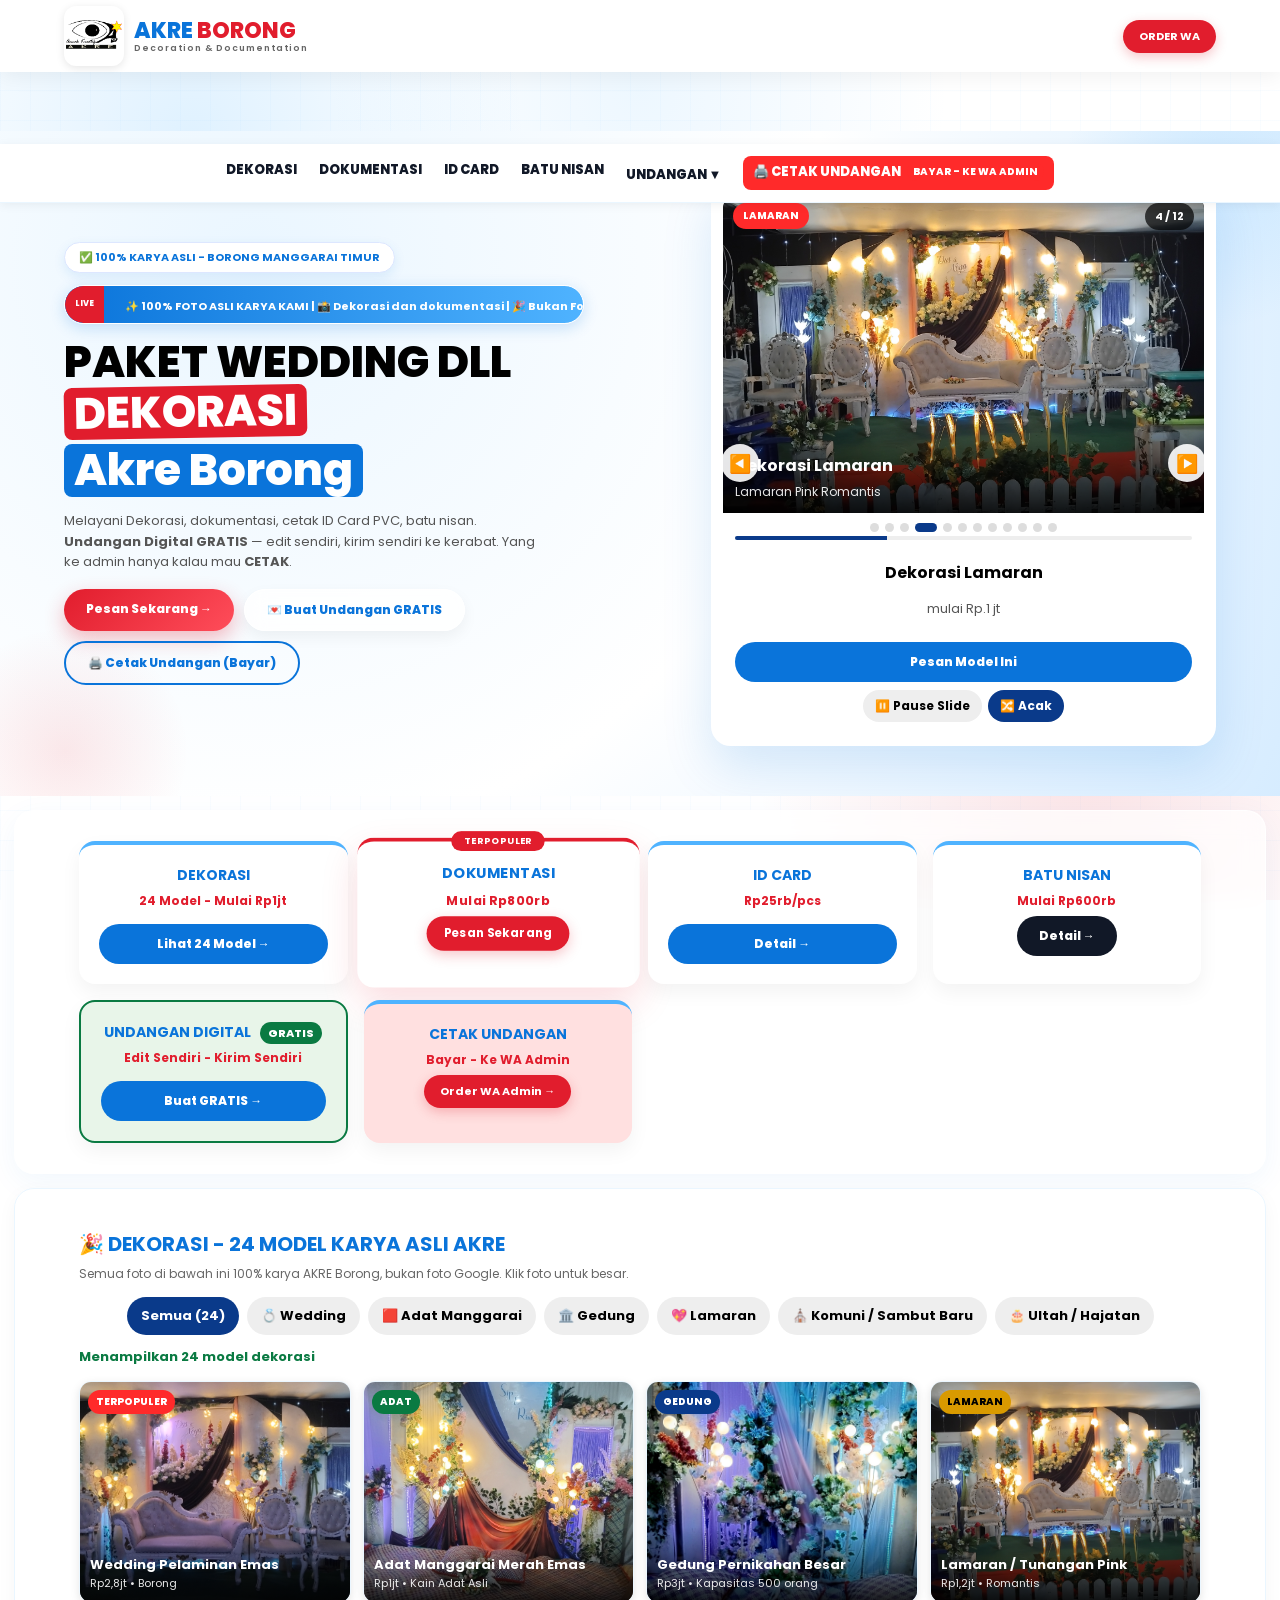
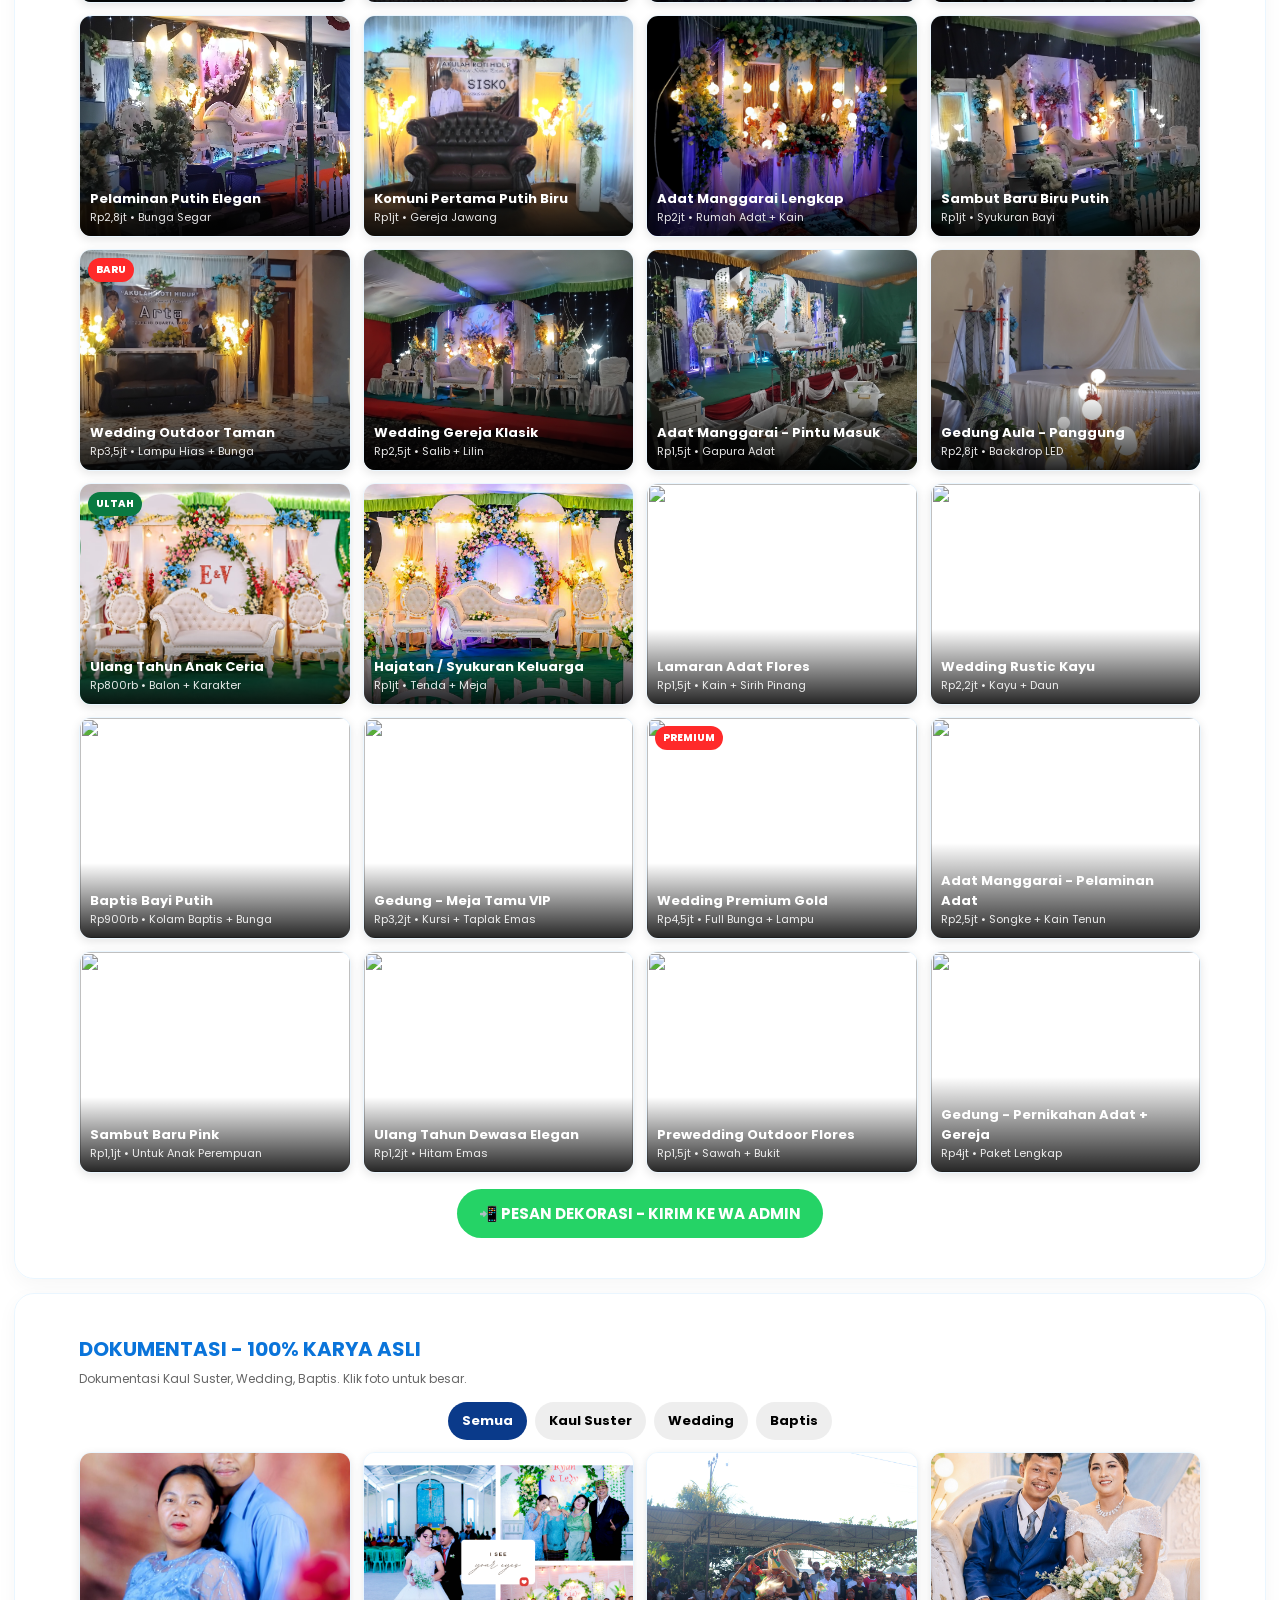
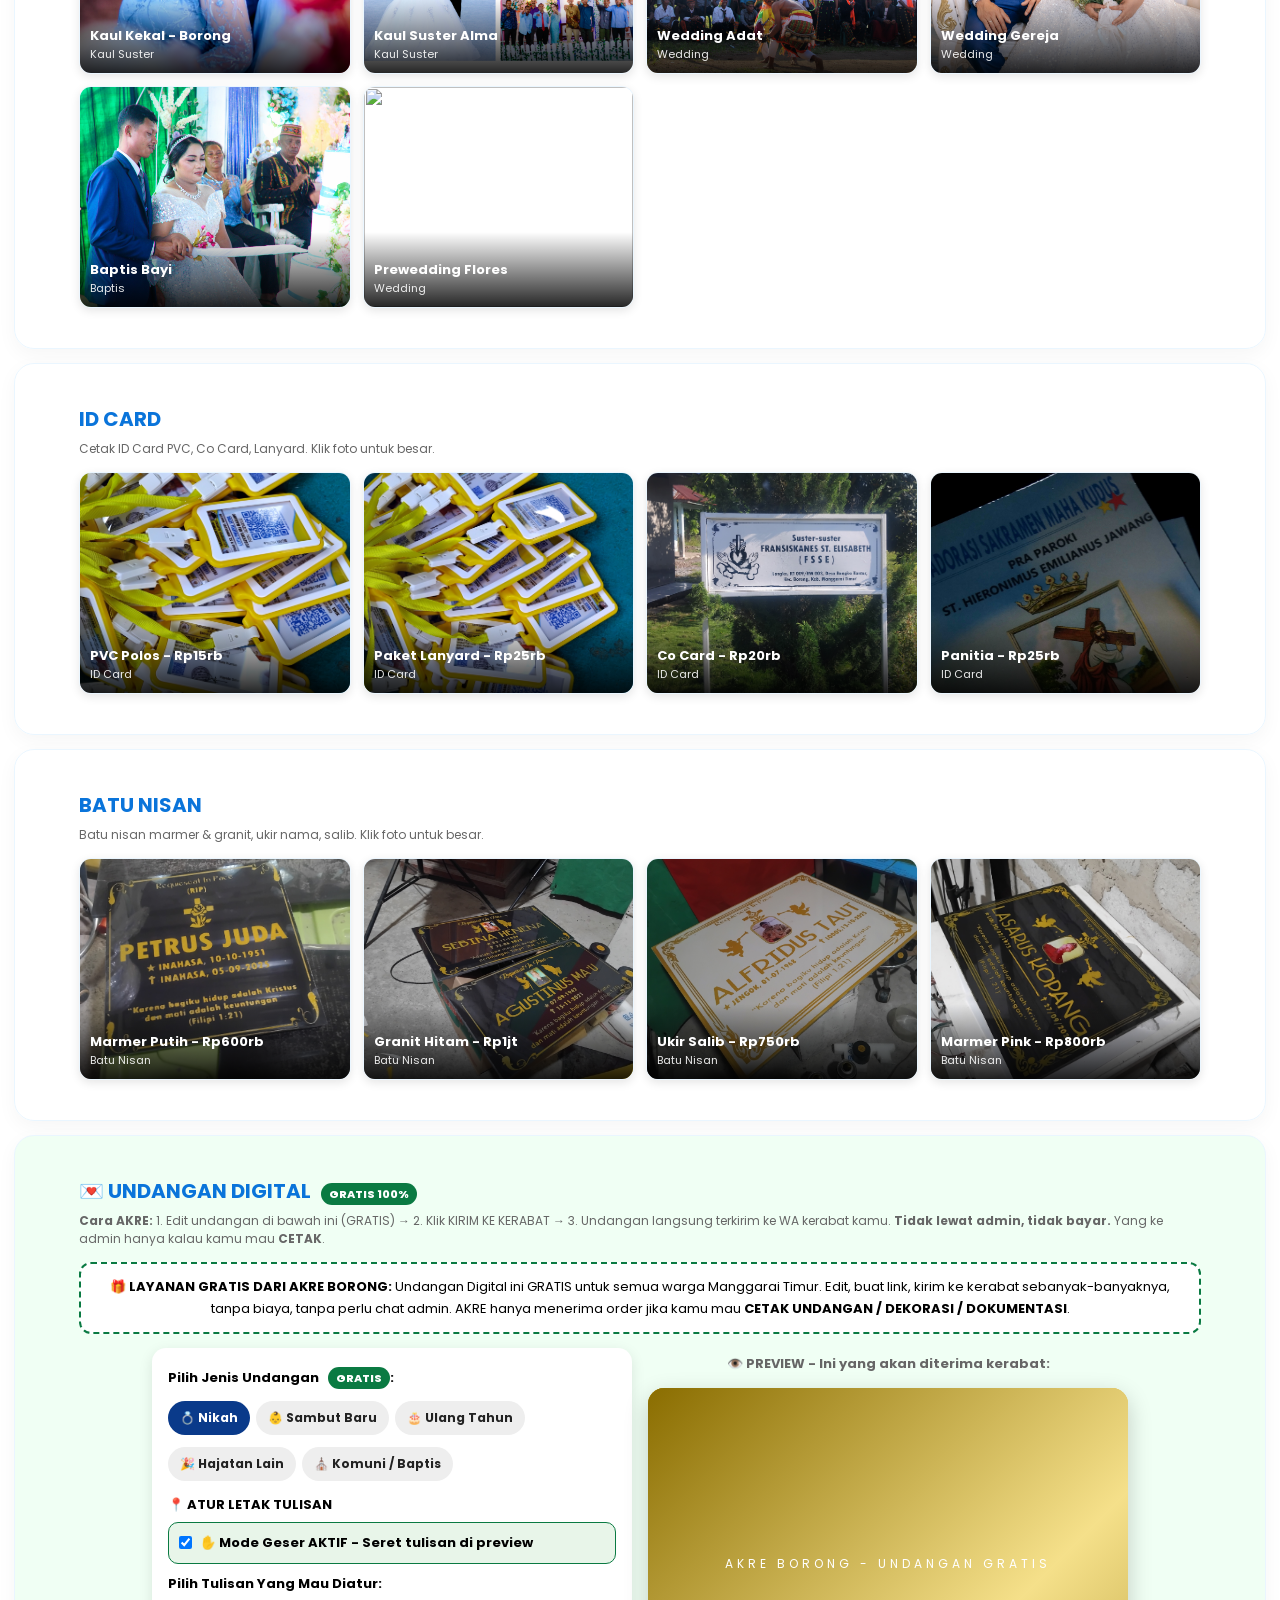
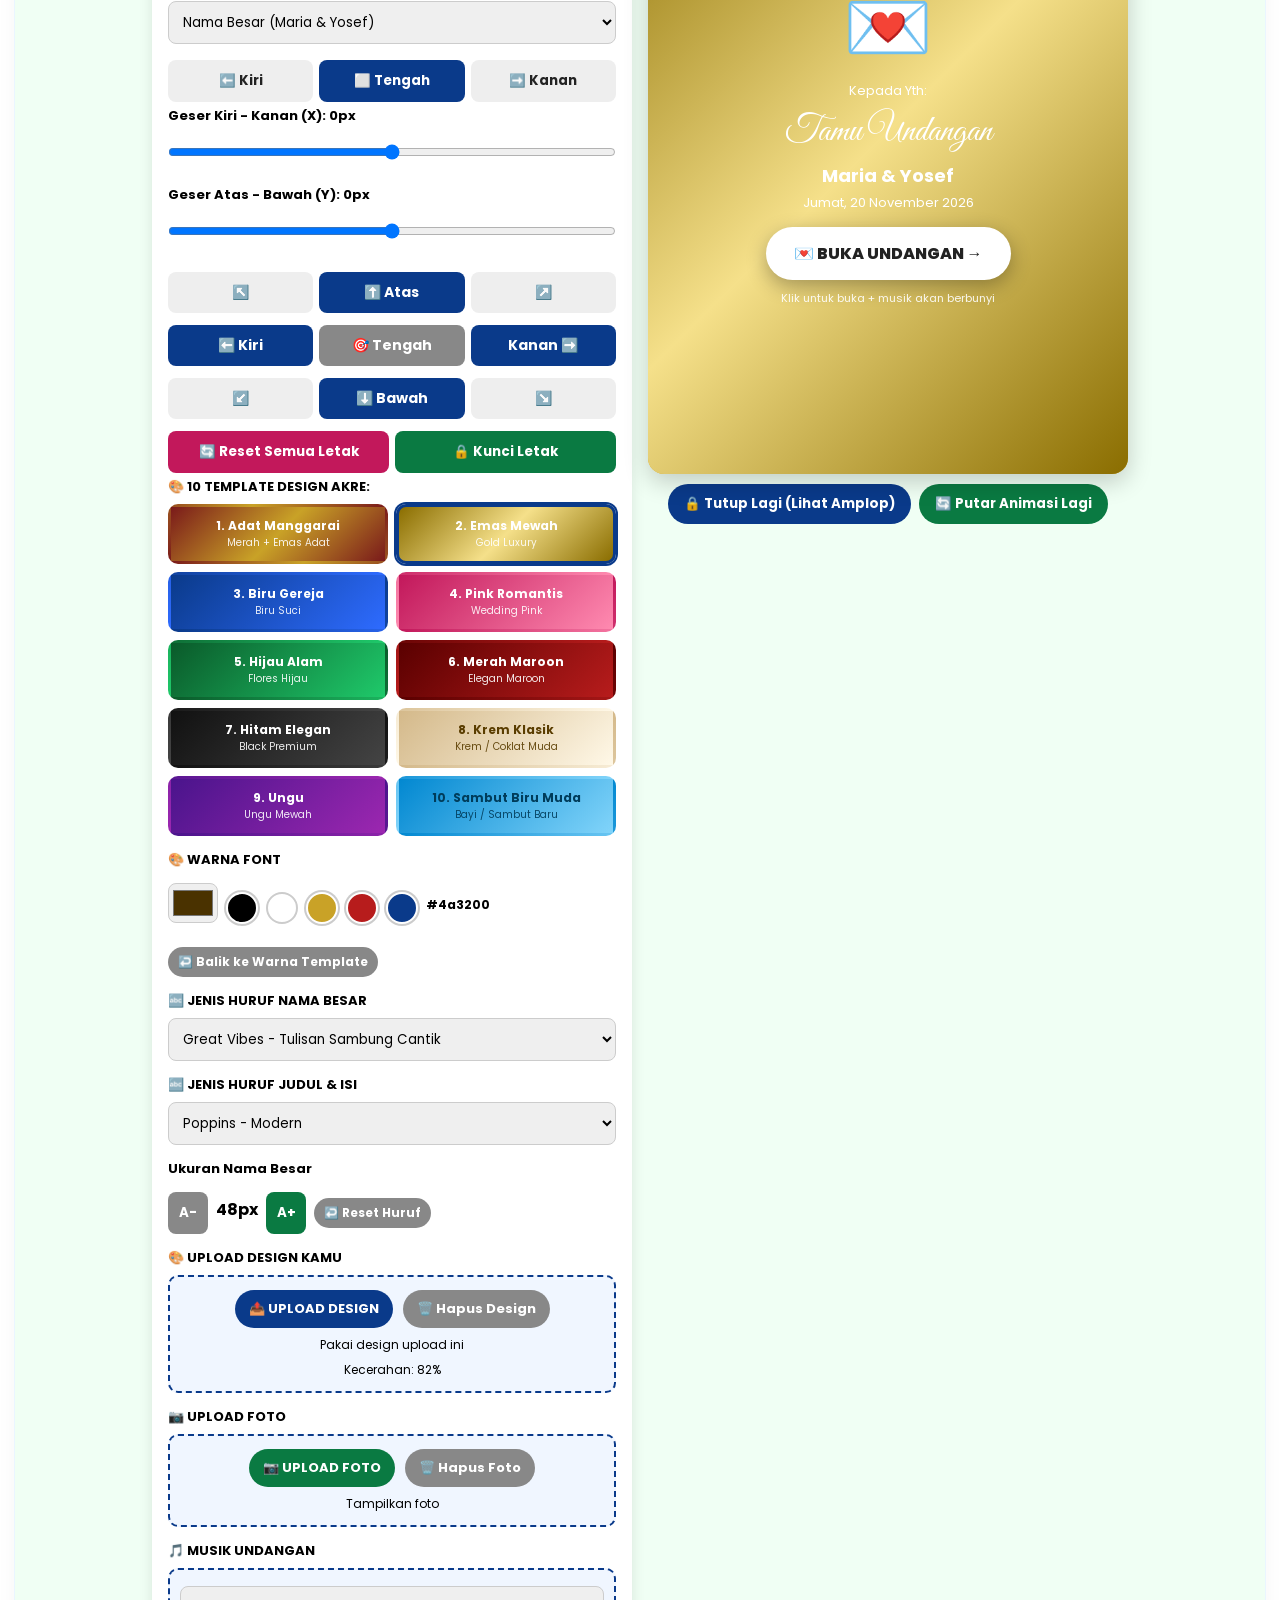
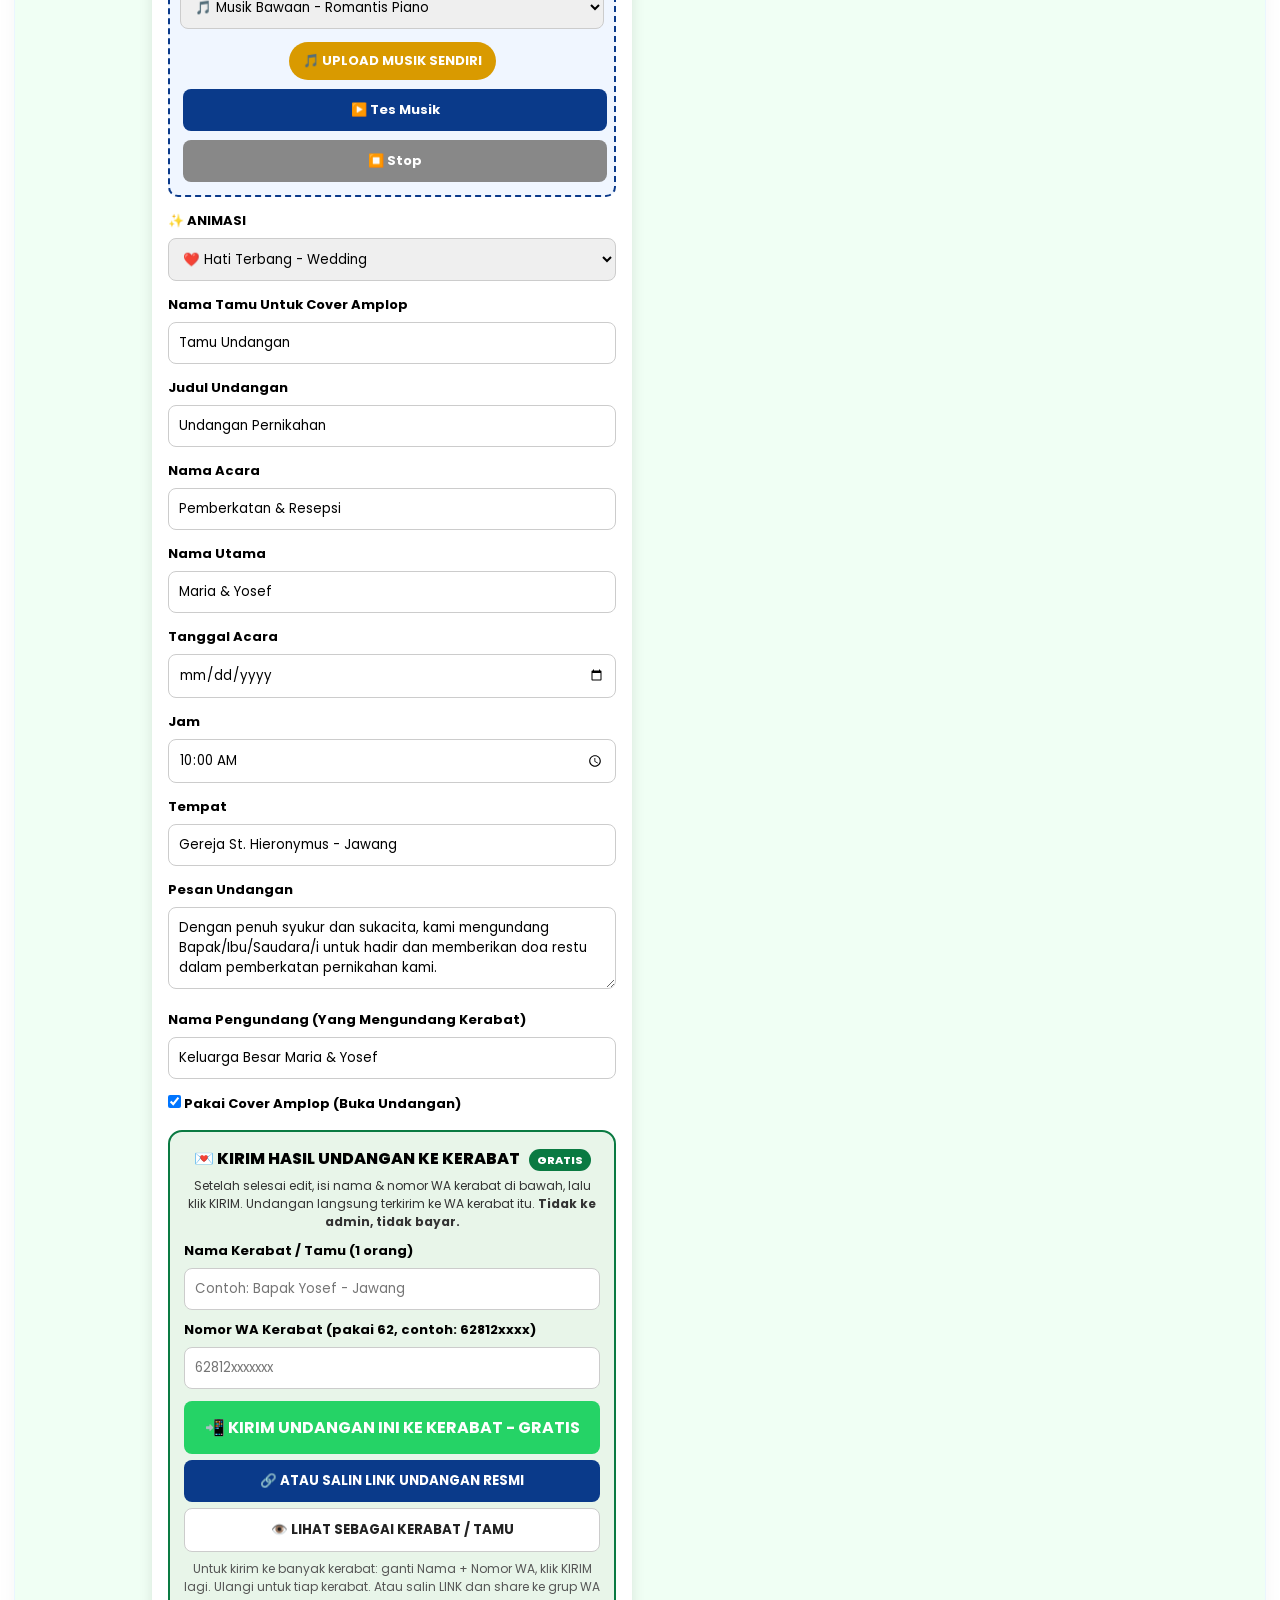
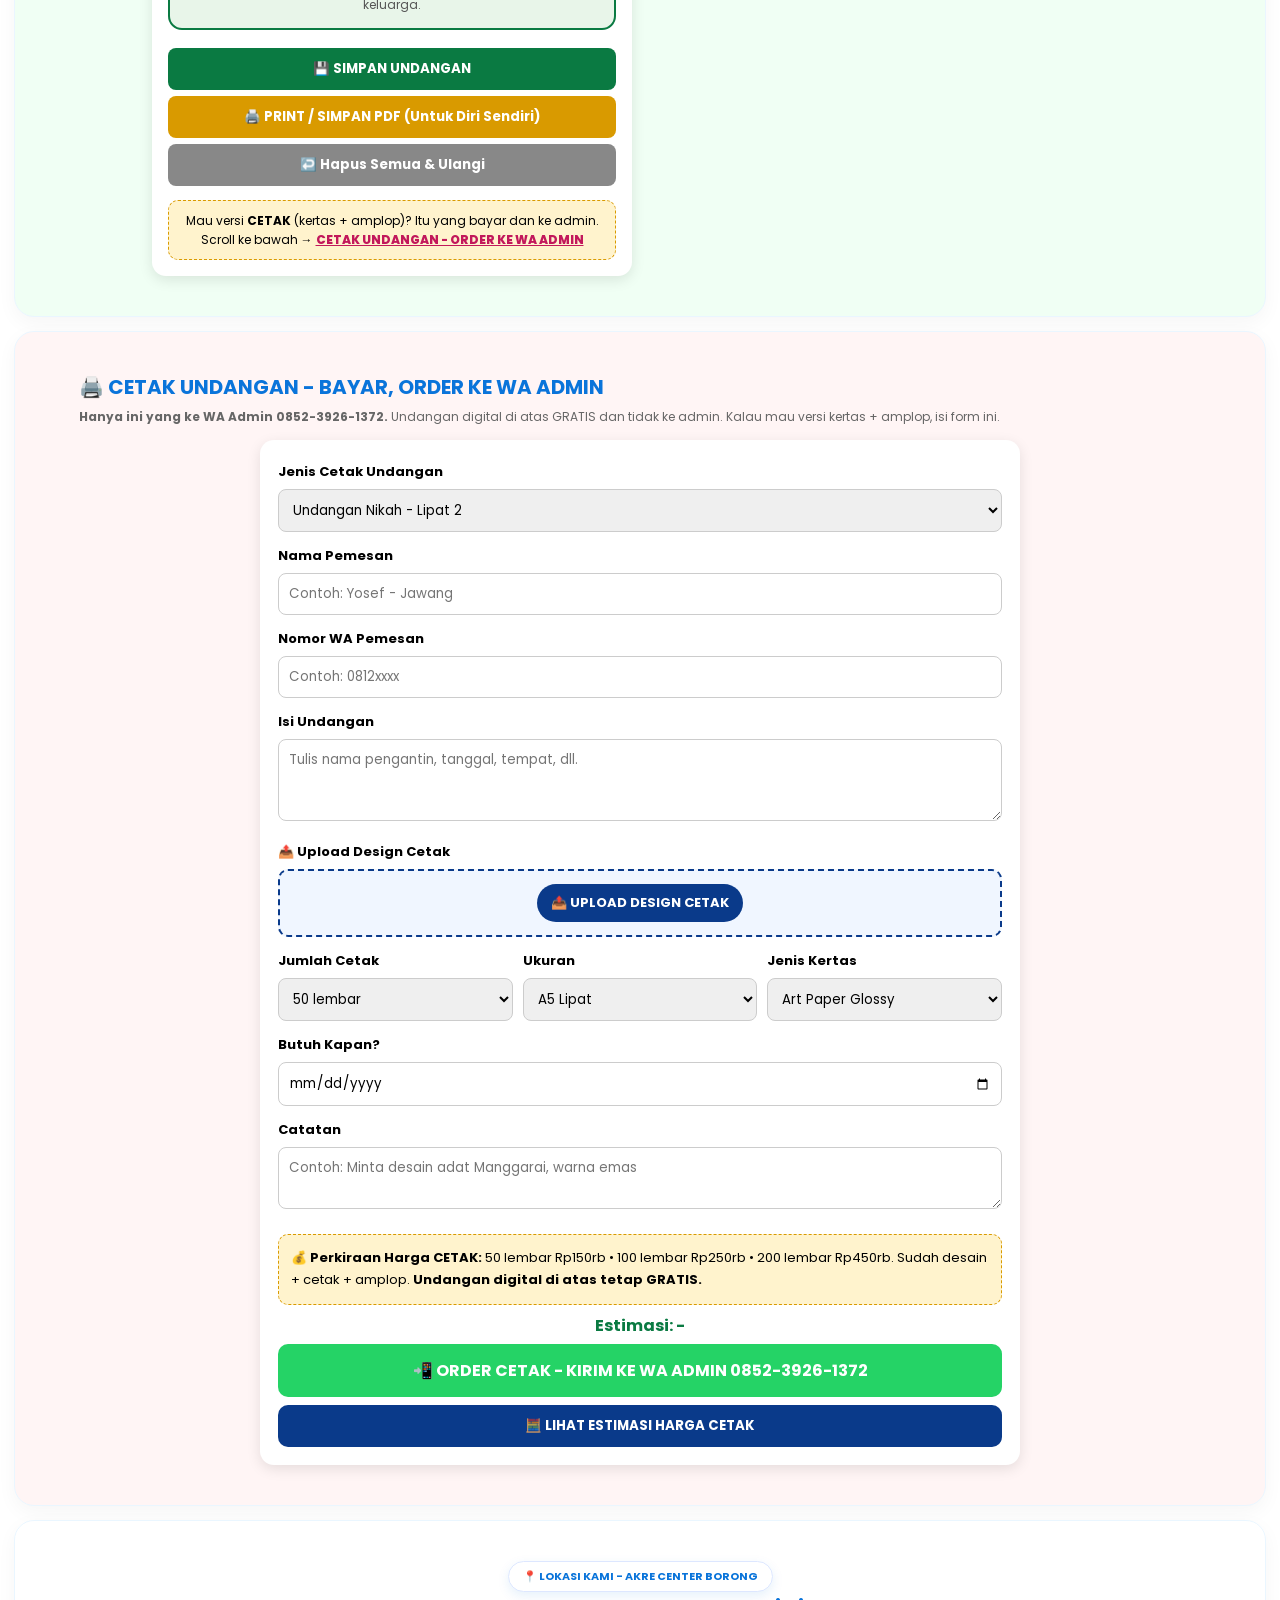
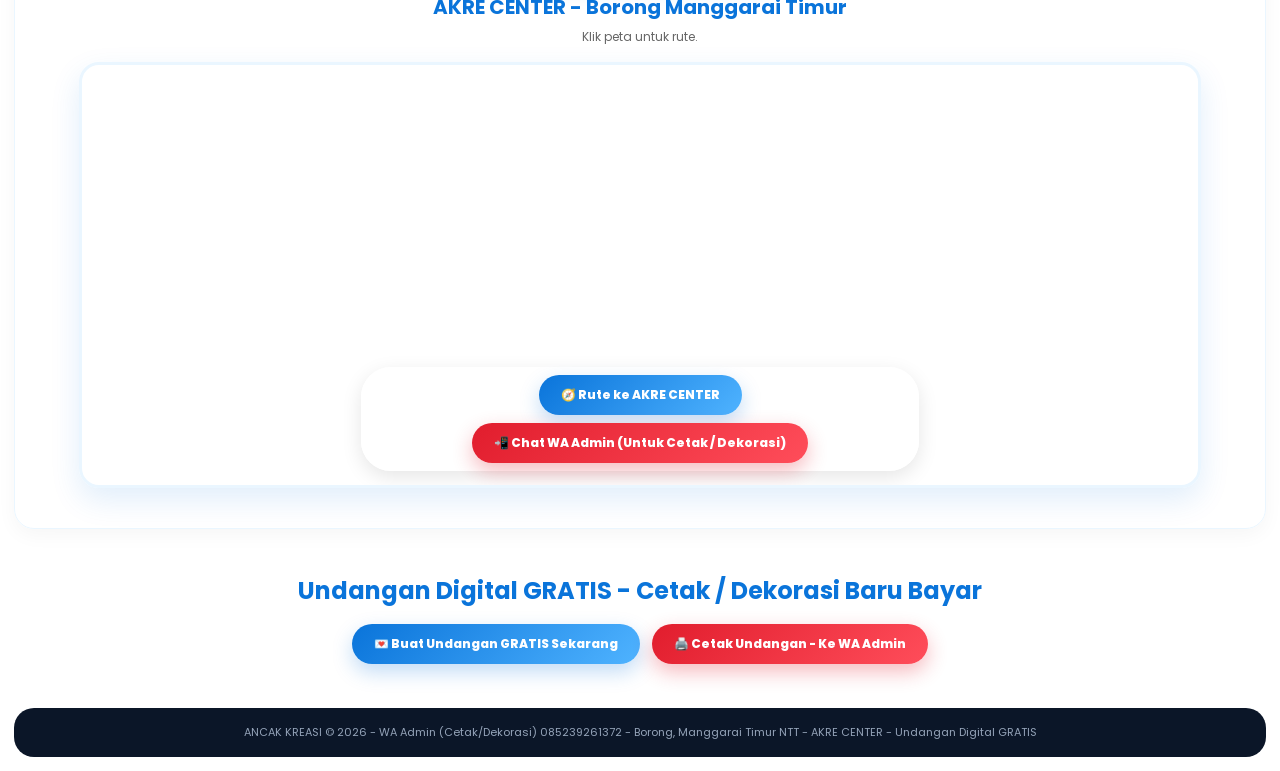
==== commit 3fa67d63: "Update the word 'Hello' to 'Goodbye'" ====
--- a/index.html
+++ b/index.html
@@ -4,7 +4,7 @@
 <meta charset="UTF-8">
 <meta name="viewport" content="width=device-width, initial-scale=1.0">
 <title>AKRE BORONG - Dekorasi Manggarai Timur Borong NTT</title>
-<meta name="description" content="Pusat dekorasi wedding, dokumentasi, ID Card, batu nisan, undangan digital dan cetak undangan di Borong Manggarai Timur NTT.">
+<meta name="description" content="Pusat dekorasi wedding, dokumentasi, ID Card, batu nisan, undangan digital gratis dan cetak undangan di Borong Manggarai Timur NTT.">
 <link rel="stylesheet" href="style.css">
 <link href="https://fonts.googleapis.com/css2?family=Poppins:wght@400;600;700;800&family=Great+Vibes&family=Playfair+Display:wght@700&display=swap" rel="stylesheet">
 <link rel="icon" href="logo.png">
@@ -18,12 +18,26 @@
 .menu-item:hover .submenu{display:block}
 .menu-item.open .submenu{display:block}
 .badge-baru{background:#ff2a2a;color:#fff;font-size:10px;padding:2px 6px;border-radius:10px;margin-left:4px;vertical-align:middle}
-/* GALERI DEKORASI DIPERBANYAK */
+.badge-gratis{background:#0a7a42;color:#fff;font-size:11px;font-weight:800;padding:3px 8px;border-radius:20px;margin-left:6px}
+.hero-slider{position:relative;width:100%;height:320px;overflow:hidden;border-radius:16px 16px 0 0;background:#000}
+.hero-slide{position:absolute;inset:0;opacity:0;transition:opacity .7s ease;pointer-events:none}
+.hero-slide.aktif{opacity:1;pointer-events:auto}
+.hero-slide img{width:100%;height:100%;object-fit:cover;display:block}
+.hero-slide-caption{position:absolute;bottom:0;left:0;right:0;background:linear-gradient(transparent,rgba(0,0,0,.85));color:#fff;padding:30px 12px 10px;text-align:left}
+.hero-slide-caption b{font-size:16px;display:block}.hero-slide-caption span{font-size:12px;opacity:.9}
+.hero-slide-nomor{position:absolute;top:10px;right:10px;background:rgba(0,0,0,.7);color:#fff;font-size:11px;font-weight:700;padding:5px 10px;border-radius:20px}
+.hero-slide-badge{position:absolute;top:10px;left:10px;background:#ff2a2a;color:#fff;font-size:10px;font-weight:800;padding:5px 10px;border-radius:20px}
+.hero-arrow{position:absolute;top:50%;transform:translateY(-50%);background:rgba(255,255,255,.9);border:none;width:38px;height:38px;border-radius:50%;font-size:18px;cursor:pointer;z-index:5}
+.hero-arrow.kiri{left:8px}.hero-arrow.kanan{right:8px}
+.hero-dots{display:flex;gap:6px;justify-content:center;padding:10px 0 4px}
+.hero-dot{width:9px;height:9px;border-radius:50%;background:#ddd;border:none;cursor:pointer;padding:0}
+.hero-dot.aktif{background:#0a3a8a;width:22px;border-radius:10px}
+.hero-progress{height:4px;background:#eee;border-radius:10px;overflow:hidden;margin:0 12px 8px}
+.hero-progress-bar{height:100%;background:#0a3a8a;width:0%}
 .gallery-grid{display:grid;grid-template-columns:repeat(4,1fr);gap:12px;margin-top:12px}
 .gallery-item{position:relative;border-radius:12px;overflow:hidden;background:#fff;box-shadow:0 3px 10px rgba(0,0,0,.1);cursor:pointer}
-.gallery-item img{width:100%;height:220px;object-fit:cover;display:block}
+.gallery-item img{width:100%;height:220px;object-fit:cover;display:block;transition:transform .3s}
 .gallery-item:hover img{transform:scale(1.05)}
-.gallery-item img{transition:transform .3s}
 .gallery-caption{position:absolute;bottom:0;left:0;right:0;background:linear-gradient(transparent,rgba(0,0,0,.85));color:#fff;padding:28px 10px 10px;font-size:13px;font-weight:700;text-align:left}
 .gallery-caption small{display:block;font-weight:400;font-size:11px;opacity:.9}
 .gallery-badge{position:absolute;top:8px;left:8px;background:#ff2a2a;color:#fff;font-size:10px;font-weight:800;padding:4px 8px;border-radius:20px}
@@ -43,8 +57,6 @@
 .chip-jenis{display:flex;gap:6px;flex-wrap:wrap;margin:6px 0 10px}
 .chip-jenis button{width:auto!important;padding:8px 12px!important;font-size:12px;background:#eee;color:#222;border-radius:20px!important}
 .chip-jenis button.aktif{background:#0a3a8a!important;color:#fff!important}
-.tema-btn{width:32px;height:32px;border-radius:50%;border:3px solid #fff;box-shadow:0 0 0 2px #ccc;cursor:pointer;display:inline-block;margin:4px}
-.tema-btn.aktif{box-shadow:0 0 0 3px #0a3a8a}
 .template-grid{display:grid;grid-template-columns:1fr 1fr;gap:8px;margin:6px 0 10px}
 .template-item{border-radius:10px;padding:10px;cursor:pointer;text-align:center;font-size:12px;font-weight:700;border:3px solid transparent;color:#fff;min-height:58px;display:flex;flex-direction:column;justify-content:center}
 .template-item small{font-weight:400;font-size:10px;opacity:.9}
@@ -114,13 +126,16 @@
 .mode-tamu .undangan-form{display:none!important}
 .mode-tamu .no-print{display:none!important}
 .mode-tamu #undangan .undangan-preview-box{max-width:520px;margin:auto}
+/* BOX KIRIM KE KERABAT - GRATIS */
+.box-kerabat{background:#e8f5e9;border:2px solid #0a7a42;border-radius:14px;padding:14px;margin:12px 0}
+.box-kerabat input{margin:6px 0!important}
 .cetak-box{max-width:760px;margin:auto;background:#fff;border-radius:14px;padding:18px;box-shadow:0 4px 14px rgba(0,0,0,.1)}
 .cetak-box label{font-weight:700;font-size:13px}
 .cetak-box input,.cetak-box select,.cetak-box textarea{width:100%;padding:10px;margin:6px 0 10px;border:1px solid #ccc;border-radius:8px;font-family:Poppins,sans-serif}
 .harga-box{background:#fff3cd;border:1px dashed #d99a00;border-radius:10px;padding:12px;font-size:13px;line-height:1.7;margin:8px 0}
 .preview-kecil{max-width:120px;border-radius:8px;margin:6px auto;display:none}.preview-kecil.show{display:block}
 @media(max-width:900px){.gallery-grid{grid-template-columns:repeat(3,1fr)}}
-@media(max-width:640px){.submenu{position:static;box-shadow:none;border:1px solid #eee}.menu-item{display:block;width:100%}.gallery-grid{grid-template-columns:repeat(2,1fr)}.gallery-item img{height:170px}}
+@media(max-width:640px){.submenu{position:static;box-shadow:none;border:1px solid #eee}.menu-item{display:block;width:100%}.gallery-grid{grid-template-columns:repeat(2,1fr)}.gallery-item img{height:170px}.hero-slider{height:260px}}
 @media print{body{background:#fff}.no-print{display:none!important}.undangan{box-shadow:none;max-width:100%}.animasi-layer,.cover-undangan,.musik-control{display:none!important}.bisa-geser{outline:none!important}}
 </style>
 </head>
@@ -134,27 +149,42 @@
 <nav class="menu-bar">
   <a href="#dekorasi">DEKORASI</a><a href="#dokumentasi">DOKUMENTASI</a><a href="#idcard">ID CARD</a><a href="#batu-nisan">BATU NISAN</a>
   <div class="menu-item"><a href="#undangan" onclick="toggleSubmenu(event)">UNDANGAN ▼</a><div class="submenu">
-      <a href="#undangan" onclick="pilihJenisUndangan('nikah')">💍 Undangan Nikah</a>
-      <a href="#undangan" onclick="pilihJenisUndangan('sambut')">👶 Undangan Sambut Baru</a>
-      <a href="#undangan" onclick="pilihJenisUndangan('ultah')">🎂 Undangan Ulang Tahun</a>
-      <a href="#undangan" onclick="pilihJenisUndangan('hajatan')">🎉 Undangan Hajatan Lain</a>
-      <a href="#undangan" onclick="pilihJenisUndangan('komuni')">⛪ Undangan Komuni / Baptis</a>
+      <a href="#undangan" onclick="pilihJenisUndangan('nikah')">💍 Undangan Nikah <span class="badge-gratis">GRATIS</span></a>
+      <a href="#undangan" onclick="pilihJenisUndangan('sambut')">👶 Sambut Baru <span class="badge-gratis">GRATIS</span></a>
+      <a href="#undangan" onclick="pilihJenisUndangan('ultah')">🎂 Ulang Tahun <span class="badge-gratis">GRATIS</span></a>
+      <a href="#undangan" onclick="pilihJenisUndangan('hajatan')">🎉 Hajatan Lain <span class="badge-gratis">GRATIS</span></a>
+      <a href="#undangan" onclick="pilihJenisUndangan('komuni')">⛪ Komuni / Baptis <span class="badge-gratis">GRATIS</span></a>
   </div></div>
-  <a href="#cetak-undangan" style="background:#ff2a2a;color:#fff;border-radius:8px;padding:6px 10px">🖨️ CETAK UNDANGAN <span class="badge-baru">ORDER WA ADMIN</span></a>
+  <a href="#cetak-undangan" style="background:#ff2a2a;color:#fff;border-radius:8px;padding:6px 10px">🖨️ CETAK UNDANGAN <span class="badge-baru">BAYAR - KE WA ADMIN</span></a>
 </nav>
 
 <section class="hero">
   <div class="hero-text">
   <span class="badge-top">✅ 100% KARYA ASLI - BORONG MANGGARAI TIMUR</span>
   <div class="marquee-karya-asli"><div class="marquee-track-karya">
-      <span>✨ 100% FOTO ASLI KARYA KAMI | 📸 Dekorasi dan dokumentasi | 🎉 Bukan Foto Google | 💎 Hasil Dokumentasi kami | 🔥 Promo Dekorasi + Dokumentasi ada diskon | 📍 Borong Manggarai Timur | 💬 WA 085239261372 |</span>
-      <span>✨ 100% FOTO ASLI KARYA KAMI | 📸 Dekorasi dan dokumentasi | 🎉 Bukan Foto Google | 💎 Hasil Dokumentasi kami | 🔥 Promo Dekorasi + Dokumentasi ada diskon | 📍 Borong Manggarai Timur | 💬 WA 085239261372 |</span>
+      <span>✨ 100% FOTO ASLI KARYA KAMI | 📸 Dekorasi dan dokumentasi | 🎉 Bukan Foto Google | 💎 Hasil Dokumentasi kami | 🔥 Promo Dekorasi + Dokumentasi ada diskon | 💌 UNDANGAN DIGITAL GRATIS - Edit sendiri, kirim sendiri ke kerabat | 📍 Borong Manggarai Timur | 💬 WA 085239261372 |</span>
+      <span>✨ 100% FOTO ASLI KARYA KAMI | 📸 Dekorasi dan dokumentasi | 🎉 Bukan Foto Google | 💎 Hasil Dokumentasi kami | 🔥 Promo Dekorasi + Dokumentasi ada diskon | 💌 UNDANGAN DIGITAL GRATIS - Edit sendiri, kirim sendiri ke kerabat | 📍 Borong Manggarai Timur | 💬 WA 085239261372 |</span>
   </div></div>
   <h1>PAKET WEDDING DLL <br><span class="highlight-red">DEKORASI</span><br><span class="highlight-blue">Akre Borong</span></h1>
-    <p>Melayani Dekorasi, dokumentasi, cetak ID Card PVC, batu nisan, undangan digital dan cetak undangan. Area Manggarai Timur dan sekitarnya.</p>
-    <div class="hero-buttons"><a href="#dekorasi" class="btn btn-gradient-red">Pesan Sekarang →</a><a href="#undangan" class="btn btn-glass-white">💌 Buat Undangan</a><a href="#cetak-undangan" class="btn btn-outline-blue">🖨️ Cetak Undangan</a></div>
-  </div>
-  <div class="hero-card"><img src="dekorasi.jpg" alt="dekorasi"><div class="card-mini"><h4>Paket Dekorasi</h4><p>mulai Rp.1 jt</p><a href="#dekorasi" class="btn btn-blue-full">Pesan Model Ini</a></div></div>
+    <p>Melayani Dekorasi, dokumentasi, cetak ID Card PVC, batu nisan. <b>Undangan Digital GRATIS</b> — edit sendiri, kirim sendiri ke kerabat. Yang ke admin hanya kalau mau <b>CETAK</b>.</p>
+    <div class="hero-buttons"><a href="#dekorasi" class="btn btn-gradient-red">Pesan Sekarang →</a><a href="#undangan" class="btn btn-glass-white">💌 Buat Undangan GRATIS</a><a href="#cetak-undangan" class="btn btn-outline-blue">🖨️ Cetak Undangan (Bayar)</a></div>
+  </div>
+  <div class="hero-card" id="heroCard">
+    <div class="hero-slider" id="heroSlider"></div>
+    <button class="hero-arrow kiri" onclick="geserHero(-1)">◀️</button>
+    <button class="hero-arrow kanan" onclick="geserHero(1)">▶️</button>
+    <div class="hero-dots" id="heroDots"></div>
+    <div class="hero-progress"><div class="hero-progress-bar" id="heroProgressBar"></div></div>
+    <div class="card-mini">
+      <h4 id="heroJudul">Paket Dekorasi</h4>
+      <p id="heroHarga">mulai Rp.1 jt</p>
+      <a href="#" id="heroTombol" onclick="pesanModelHero(event)" class="btn btn-blue-full">Pesan Model Ini</a>
+      <div style="display:flex;gap:6px;margin-top:8px;justify-content:center">
+        <button onclick="togglePlayHero()" id="btnPlayHero" style="background:#eee;border:none;padding:7px 12px;border-radius:20px;font-weight:700;cursor:pointer;font-size:12px">⏸️ Pause Slide</button>
+        <button onclick="acakHero()" style="background:#0a3a8a;color:#fff;border:none;padding:7px 12px;border-radius:20px;font-weight:700;cursor:pointer;font-size:12px">🔀 Acak</button>
+      </div>
+    </div>
+  </div>
 </section>
 
 <section class="features">
@@ -162,14 +192,13 @@
   <div class="feature-box featured"><div class="ribbon">TERPOPULER</div><h3>DOKUMENTASI</h3><p>Mulai Rp800rb</p><a href="#dokumentasi" class="btn btn-red">Pesan Sekarang</a></div>
   <div class="feature-box"><h3>ID CARD</h3><p>Rp25rb/pcs</p><a href="#idcard" class="btn btn-blue">Detail →</a></div>
   <div class="feature-box"><h3>BATU NISAN</h3><p>Mulai Rp600rb</p><a href="#batu-nisan" class="btn btn-dark">Detail →</a></div>
-  <div class="feature-box" style="background:#fff3cd"><h3>UNDANGAN DIGITAL</h3><p>Mulai Rp150rb</p><a href="#undangan" class="btn btn-blue">Buat Sekarang →</a></div>
-  <div class="feature-box" style="background:#ffe0e0"><h3>CETAK UNDANGAN</h3><p>Mulai Rp2rb/lembar</p><a href="#cetak-undangan" class="btn btn-red">Order WA Admin →</a></div>
+  <div class="feature-box" style="background:#e8f5e9;border:2px solid #0a7a42"><h3>UNDANGAN DIGITAL <span class="badge-gratis">GRATIS</span></h3><p>Edit Sendiri - Kirim Sendiri</p><a href="#undangan" class="btn btn-blue">Buat GRATIS →</a></div>
+  <div class="feature-box" style="background:#ffe0e0"><h3>CETAK UNDANGAN</h3><p>Bayar - Ke WA Admin</p><a href="#cetak-undangan" class="btn btn-red">Order WA Admin →</a></div>
 </section>
 
-<!-- GALERI DEKORASI DIPERBANYAK - 24 FOTO -->
 <section id="dekorasi" class="konten-section">
   <h2>🎉 DEKORASI - 24 MODEL KARYA ASLI AKRE</h2>
-  <p>Semua foto di bawah ini 100% karya AKRE Borong, bukan foto Google. Klik foto untuk besar, klik tombol PESAN untuk order model itu langsung ke WA Admin.</p>
+  <p>Semua foto di bawah ini 100% karya AKRE Borong, bukan foto Google. Klik foto untuk besar.</p>
   <div class="filter-buttons">
     <button class="filter-btn active" onclick="filterDekor('all',this)">Semua (24)</button>
     <button class="filter-btn" onclick="filterDekor('wedding',this)">💍 Wedding</button>
@@ -181,7 +210,7 @@
   </div>
   <p id="hitungDekor" style="font-size:13px;font-weight:700;color:#0a7a42">Menampilkan 24 model dekorasi</p>
   <div class="gallery-grid dekor-grid">
-    <div class="gallery-item" data-category="wedding"><span class="gallery-badge">TERPOPULER</span><img src="dekorasi.jpg" onclick="openLightbox(this.src)"><span class="gallery-caption">Wedding Pelaminan Emas<small>Rp2,8jt • Borong • Klik untuk besar</small></span></div>
+    <div class="gallery-item" data-category="wedding"><span class="gallery-badge">TERPOPULER</span><img src="dekorasi.jpg" onclick="openLightbox(this.src)"><span class="gallery-caption">Wedding Pelaminan Emas<small>Rp2,8jt • Borong</small></span></div>
     <div class="gallery-item" data-category="adat"><span class="gallery-badge hijau">ADAT</span><img src="dekorasi2.jpg" onclick="openLightbox(this.src)"><span class="gallery-caption">Adat Manggarai Merah Emas<small>Rp1jt • Kain Adat Asli</small></span></div>
     <div class="gallery-item" data-category="gedung"><span class="gallery-badge biru">GEDUNG</span><img src="dekorasi3.jpg" onclick="openLightbox(this.src)"><span class="gallery-caption">Gedung Pernikahan Besar<small>Rp3jt • Kapasitas 500 orang</small></span></div>
     <div class="gallery-item" data-category="lamaran"><span class="gallery-badge kuning">LAMARAN</span><img src="dekorasi4.jpg" onclick="openLightbox(this.src)"><span class="gallery-caption">Lamaran / Tunangan Pink<small>Rp1,2jt • Romantis</small></span></div>
@@ -208,7 +237,6 @@
   </div>
   <div style="text-align:center;margin-top:16px">
     <button style="background:#25D366;color:#fff;padding:13px 22px;border:none;border-radius:25px;font-weight:bold;cursor:pointer;font-size:15px" onclick="window.open('https://wa.me/6285239261372?text='+encodeURIComponent('Halo AKRE, saya mau pesan DEKORASI. Tolong kirim katalog lengkap 24 model ya.'),'_blank')">📲 PESAN DEKORASI - KIRIM KE WA ADMIN</button>
-    <p style="font-size:12px;color:#666">Klik foto untuk lihat besar. Sebutkan nomor model (contoh: Model No. 9) saat order ke WA.</p>
   </div>
 </section>
 
@@ -237,13 +265,16 @@
     <div class="gallery-item"><img src="nisan4.jpg" onclick="openLightbox(this.src)"><span class="gallery-caption">Marmer Pink - Rp800rb<small>Batu Nisan</small></span></div>
 </div></section>
 
-<!-- UNDANGAN -->
-<section id="undangan" class="konten-section" style="background:#f8f9ff">
-  <h2 id="judulUndanganSection">💌 UNDANGAN DIGITAL - BUAT & BAGIKAN LINK RESMI</h2>
-  <p id="subJudulUndangan">Buat undangan, klik BAGIKAN, langsung dapat Link Undangan Resmi untuk dishare ke tamu. Bukan ke admin.</p>
+<!-- UNDANGAN DIGITAL GRATIS - KIRIM SENDIRI KE KERABAT -->
+<section id="undangan" class="konten-section" style="background:#f0fff4">
+  <h2 id="judulUndanganSection">💌 UNDANGAN DIGITAL <span class="badge-gratis">GRATIS 100%</span></h2>
+  <p id="subJudulUndangan"><b>Cara AKRE:</b> 1. Edit undangan di bawah ini (GRATIS) → 2. Klik KIRIM KE KERABAT → 3. Undangan langsung terkirim ke WA kerabat kamu. <b>Tidak lewat admin, tidak bayar.</b> Yang ke admin hanya kalau kamu mau <b>CETAK</b>.</p>
+  <div style="background:#fff;border:2px dashed #0a7a42;border-radius:12px;padding:12px;text-align:center;margin-bottom:14px;font-size:13px;line-height:1.7">
+    <b>🎁 LAYANAN GRATIS DARI AKRE BORONG:</b> Undangan Digital ini GRATIS untuk semua warga Manggarai Timur. Edit, buat link, kirim ke kerabat sebanyak-banyaknya, tanpa biaya, tanpa perlu chat admin. AKRE hanya menerima order jika kamu mau <b>CETAK UNDANGAN / DEKORASI / DOKUMENTASI</b>.
+  </div>
   <div class="undangan-wrap">
     <div class="undangan-form no-print">
-      <label>Pilih Jenis Undangan:</label>
+      <label>Pilih Jenis Undangan <span class="badge-gratis">GRATIS</span>:</label>
       <div class="chip-jenis">
         <button id="chip-nikah" class="aktif" onclick="pilihJenisUndangan('nikah')">💍 Nikah</button>
         <button id="chip-sambut" onclick="pilihJenisUndangan('sambut')">👶 Sambut Baru</button>
@@ -383,23 +414,32 @@
       <label>Jam</label><input id="fJam" type="time" value="10:00" oninput="updateUndangan()">
       <label>Tempat</label><input id="fTempat" oninput="updateUndangan()">
       <label>Pesan Undangan</label><textarea id="fPesan" rows="3" oninput="updateUndangan()"></textarea>
-      <label>Nama Pengundang</label><input id="fPengundang" oninput="updateUndangan()">
+      <label>Nama Pengundang (Yang Mengundang Kerabat)</label><input id="fPengundang" oninput="updateUndangan()">
       <label><input type="checkbox" id="pakaiCover" checked onchange="updateUndangan()" style="width:auto"> Pakai Cover Amplop (Buka Undangan)</label>
-      <div style="background:#e8f5e9;border:2px solid #25D366;border-radius:12px;padding:12px;margin:12px 0">
-        <div style="font-weight:800;text-align:center">💌 BAGIKAN UNDANGAN KE TAMU</div>
-        <div style="font-size:12px;text-align:center;color:#444">Klik di bawah, langsung dapat Link Undangan Resmi untuk tamu. Bukan ke admin.</div>
-        <button style="background:#25D366;color:#fff;font-size:16px;padding:14px" onclick="bagikanUndanganResmi()">🔗 BAGIKAN UNDANGAN - DAPAT LINK RESMI</button>
-        <button style="background:#0a3a8a;color:#fff" onclick="bagikanUndanganResmiWA()">📲 BAGIKAN LANGSUNG VIA WA KE TAMU</button>
-        <button style="background:#fff;color:#222;border:1px solid #ccc" onclick="lihatPreviewTamu()">👁️ LIHAT SEBAGAI TAMU</button>
-      </div>
+
+      <!-- KIRIM KE KERABAT - GRATIS, LANGSUNG DARI YANG EDIT, BUKAN KE ADMIN -->
+      <div class="box-kerabat">
+        <div style="font-weight:800;text-align:center;font-size:16px">💌 KIRIM HASIL UNDANGAN KE KERABAT <span class="badge-gratis">GRATIS</span></div>
+        <div style="font-size:12px;text-align:center;color:#333;margin:6px 0">Setelah selesai edit, isi nama & nomor WA kerabat di bawah, lalu klik KIRIM. Undangan langsung terkirim ke WA kerabat itu. <b>Tidak ke admin, tidak bayar.</b></div>
+        <label>Nama Kerabat / Tamu (1 orang)</label>
+        <input id="fNamaKerabat" placeholder="Contoh: Bapak Yosef - Jawang" oninput="document.getElementById('fTamu').value=this.value;updateUndangan()">
+        <label>Nomor WA Kerabat (pakai 62, contoh: 62812xxxx)</label>
+        <input id="fWaKerabat" placeholder="62812xxxxxxx" inputmode="numeric">
+        <button style="background:#25D366;color:#fff;font-size:16px;padding:14px" onclick="kirimKeKerabat()">📲 KIRIM UNDANGAN INI KE KERABAT - GRATIS</button>
+        <button style="background:#0a3a8a;color:#fff" onclick="bagikanUndanganResmi()">🔗 ATAU SALIN LINK UNDANGAN RESMI</button>
+        <button style="background:#fff;color:#222;border:1px solid #ccc" onclick="lihatPreviewTamu()">👁️ LIHAT SEBAGAI KERABAT / TAMU</button>
+        <div style="font-size:12px;text-align:center;margin-top:8px;color:#555">Untuk kirim ke banyak kerabat: ganti Nama + Nomor WA, klik KIRIM lagi. Ulangi untuk tiap kerabat. Atau salin LINK dan share ke grup WA keluarga.</div>
+      </div>
+
       <button style="background:#0a7a42;color:#fff" onclick="simpanUndangan()">💾 SIMPAN UNDANGAN</button>
-      <button style="background:#d99a00;color:#fff" onclick="window.print()">🖨️ PRINT / SIMPAN PDF</button>
+      <button style="background:#d99a00;color:#fff" onclick="window.print()">🖨️ PRINT / SIMPAN PDF (Untuk Diri Sendiri)</button>
       <button style="background:#888;color:#fff" onclick="resetUndangan()">↩️ Hapus Semua & Ulangi</button>
       <p id="statusUndangan" style="font-size:12px;color:green;text-align:center"></p>
       <input id="linkTamuHasil" style="display:none" readonly>
+      <div style="background:#fff3cd;border:1px dashed #d99a00;border-radius:10px;padding:10px;font-size:12px;line-height:1.6;text-align:center">Mau versi <b>CETAK</b> (kertas + amplop)? Itu yang bayar dan ke admin. Scroll ke bawah → <a href="#cetak-undangan" style="font-weight:800;color:#c2185b">CETAK UNDANGAN - ORDER KE WA ADMIN</a></div>
     </div>
     <div class="undangan-preview-box">
-      <p class="no-print" style="text-align:center;font-size:13px;font-weight:700">👁️ PREVIEW - SERET TULISAN UNTUK PINDAH LETAK:</p>
+      <p class="no-print" style="text-align:center;font-size:13px;font-weight:700">👁️ PREVIEW - Ini yang akan diterima kerabat:</p>
       <div id="previewUndangan" class="undangan tema-emas mode-geser-on">
         <div id="bgDesign" class="bg-design"></div>
         <div id="bgOverlay" class="bg-overlay"></div>
@@ -429,11 +469,11 @@
           </div>
           <div class="bawah">Hormat kami,<br><b class="bisa-geser" id="pPengundang" data-pos="pPengundang" style="display:inline-block">Keluarga Besar</b><br>
             <a class="btn-rsvp" href="#" onclick="rsvpUndangan()">✅ KONFIRMASI HADIR (RSVP)</a>
-            <div style="font-size:11px;margin-top:10px;opacity:.8">AKRE BORONG - Borong Manggarai Timur | WA 0852-3926-1372</div>
+            <div style="font-size:11px;margin-top:10px;opacity:.8">AKRE BORONG - Borong Manggarai Timur | Undangan Digital Gratis</div>
           </div>
         </div>
         <div id="coverUndangan" class="cover-undangan" style="background:linear-gradient(135deg,#7a1a1a,#c9a227)">
-          <div style="font-size:12px;letter-spacing:4px">AKRE BORONG - UNDANGAN</div>
+          <div style="font-size:12px;letter-spacing:4px">AKRE BORONG - UNDANGAN GRATIS</div>
           <div class="amplop">💌</div>
           <div style="font-size:13px">Kepada Yth:</div>
           <div class="nama-tamu bisa-geser" id="pTamuCover" data-pos="pTamuCover">Tamu Undangan</div>
@@ -454,21 +494,22 @@
 <div id="modalShare" class="modal-share" onclick="if(event.target===this) tutupModalShare()">
   <div class="modal-share-box">
     <div style="font-size:40px">💌</div>
-    <h3 style="margin:6px 0">Link Undangan Resmi Berhasil Dibuat!</h3>
-    <p style="font-size:13px;color:#555">Ini link undangan untuk <b id="modalNamaUndangan">Maria & Yosef</b>. Share link ini ke tamu.</p>
+    <h3 style="margin:6px 0">Undangan Siap Dikirim ke Kerabat! <span class="badge-gratis">GRATIS</span></h3>
+    <p style="font-size:13px;color:#555">Ini link undangan untuk <b id="modalNamaUndangan">Maria & Yosef</b>. Kerabat klik link ini langsung lihat amplop, bukan chat admin. <b>Gratis, tanpa perlu ke admin.</b></p>
     <input id="inputLinkResmi" readonly onclick="this.select()">
-    <button style="background:#0a7a42;color:#fff" onclick="salinLinkResmi()">📋 SALIN LINK</button>
-    <button style="background:#25D366;color:#fff" onclick="shareViaWA_Tamu()">📲 SHARE VIA WA KE TAMU</button>
+    <button style="background:#0a7a42;color:#fff" onclick="salinLinkResmi()">📋 SALIN LINK - BAGIKAN KE GRUP KELUARGA</button>
+    <button style="background:#25D366;color:#fff" onclick="shareViaWA_Tamu()">📲 KIRIM VIA WA KE KERABAT</button>
     <button style="background:#1877F2;color:#fff" onclick="shareViaFB()">📘 SHARE VIA FACEBOOK</button>
-    <button style="background:#0a3a8a;color:#fff" onclick="lihatPreviewTamu()">👁️ LIHAT UNDANGAN TAMU</button>
+    <button style="background:#0a3a8a;color:#fff" onclick="lihatPreviewTamu()">👁️ LIHAT SEBAGAI KERABAT</button>
     <button style="background:#eee;color:#222" onclick="tutupModalShare()">Tutup</button>
     <p id="statusSalin" style="font-size:12px;color:green"></p>
+    <p style="font-size:11px;color:#888">Untuk kerabat lain: ganti Nama Kerabat + Nomor WA, klik KIRIM lagi. Link akan berubah otomatis dengan nama kerabat itu.</p>
   </div>
 </div>
 
 <section id="cetak-undangan" class="konten-section" style="background:#fff5f5">
-  <h2>🖨️ CETAK UNDANGAN - ORDER LANGSUNG KE WA ADMIN</h2>
-  <p>Yang ini saja yang ke WA Admin <b>0852-3926-1372</b>. Undangan digital tidak ke admin, langsung ke tamu.</p>
+  <h2>🖨️ CETAK UNDANGAN - BAYAR, ORDER KE WA ADMIN</h2>
+  <p><b>Hanya ini yang ke WA Admin 0852-3926-1372.</b> Undangan digital di atas GRATIS dan tidak ke admin. Kalau mau versi kertas + amplop, isi form ini.</p>
   <div class="cetak-box">
     <label>Jenis Cetak Undangan</label><select id="cJenis"><option>Undangan Nikah - Lipat 2</option><option>Undangan Nikah - Amplop + Kartu</option><option>Undangan Sambut Baru</option><option>Undangan Ulang Tahun</option><option>Undangan Hajatan / Syukuran</option><option>Undangan Komuni / Baptis</option><option>Undangan Lainnya</option></select>
     <label>Nama Pemesan</label><input id="cNama" placeholder="Contoh: Yosef - Jawang">
@@ -482,21 +523,45 @@
     </div>
     <label>Butuh Kapan?</label><input id="cDeadline" type="date">
     <label>Catatan</label><textarea id="cCatatan" rows="2" placeholder="Contoh: Minta desain adat Manggarai, warna emas"></textarea>
-    <div class="harga-box"><b>💰 Perkiraan Harga:</b> 50 lembar Rp150rb • 100 lembar Rp250rb • 200 lembar Rp450rb. Sudah desain + cetak + amplop.</div>
+    <div class="harga-box"><b>💰 Perkiraan Harga CETAK:</b> 50 lembar Rp150rb • 100 lembar Rp250rb • 200 lembar Rp450rb. Sudah desain + cetak + amplop. <b>Undangan digital di atas tetap GRATIS.</b></div>
     <div id="estimasiCetak" style="font-weight:700;text-align:center;color:#0a7a42;margin:6px 0">Estimasi: -</div>
     <button style="background:#25D366;color:#fff;padding:14px;border:none;border-radius:10px;font-weight:bold;width:100%;cursor:pointer;font-size:16px" onclick="orderCetakUndangan()">📲 ORDER CETAK - KIRIM KE WA ADMIN 0852-3926-1372</button>
-    <button style="background:#0a3a8a;color:#fff;padding:11px;border:none;border-radius:10px;font-weight:bold;width:100%;cursor:pointer;margin-top:8px" onclick="hitungEstimasiCetak()">🧮 LIHAT ESTIMASI HARGA</button>
+    <button style="background:#0a3a8a;color:#fff;padding:11px;border:none;border-radius:10px;font-weight:bold;width:100%;cursor:pointer;margin-top:8px" onclick="hitungEstimasiCetak()">🧮 LIHAT ESTIMASI HARGA CETAK</button>
   </div>
 </section>
 
 <section id="lokasi" class="konten-section maps-section"><div class="maps-header"><span class="badge-top">📍 LOKASI KAMI - AKRE CENTER BORONG</span><h2>AKRE CENTER - Borong Manggarai Timur</h2><p>Klik peta untuk rute.</p></div>
   <div class="maps-wrapper"><iframe src="https://www.google.com/maps/embed?pb=!1m18!1m12!1m3!1d3943.261555715045!2d120.58934627482067!3d-8.761443889459057!2m3!1f0!2f0!3f0!3m2!1i1024!2i768!4f13.1!3m3!1m2!1s0x2db30ce6aaaaaaab%3A0x481b73c2563d6dce!2sAKRE%20CENTER!5e0!3m2!1sid!2sid!4v1792207381445!5m2!1sid!2sid" width="100%" height="420" style="border:0;" allowfullscreen="" loading="lazy" referrerpolicy="no-referrer-when-downgrade"></iframe>
-  <div class="maps-overlay-btn"><a href="https://www.google.com/maps/search/?api=1&query=AKRE+CENTER+Borong" target="_blank" class="btn btn-gradient-blue">🧭 Rute ke AKRE CENTER</a><a href="https://wa.me/6285239261372" class="btn btn-gradient-red">📲 Chat WA Admin</a></div></div></section>
+  <div class="maps-overlay-btn"><a href="https://www.google.com/maps/search/?api=1&query=AKRE+CENTER+Borong" target="_blank" class="btn btn-gradient-blue">🧭 Rute ke AKRE CENTER</a><a href="https://wa.me/6285239261372" class="btn btn-gradient-red">📲 Chat WA Admin (Untuk Cetak / Dekorasi)</a></div></div></section>
 <div id="lightbox" class="lightbox" onclick="closeLightbox()"><span class="close">&times;</span><img id="lightbox-img" src=""></div>
-<section class="cta"><h2>Siap Order? Klik Tombol Cantik di Bawah Ini</h2><div class="cta-buttons"><a href="https://wa.me/6285239261372" class="btn btn-gradient-blue">✨ Chat WA Admin</a><a href="#cetak-undangan" class="btn btn-gradient-red">🖨️ Cetak Undangan - Ke WA Admin</a></div></section>
-<footer>ANCAK KREASI © 2026 - WA 085239261372 - Borong, Manggarai Timur NTT - AKRE CENTER</footer>
+<section class="cta"><h2>Undangan Digital GRATIS - Cetak / Dekorasi Baru Bayar</h2><div class="cta-buttons"><a href="#undangan" class="btn btn-gradient-blue">💌 Buat Undangan GRATIS Sekarang</a><a href="#cetak-undangan" class="btn btn-gradient-red">🖨️ Cetak Undangan - Ke WA Admin</a></div></section>
+<footer>ANCAK KREASI © 2026 - WA Admin (Cetak/Dekorasi) 085239261372 - Borong, Manggarai Timur NTT - AKRE CENTER - Undangan Digital GRATIS</footer>
 
 <script>
+const dataSlideHero=[
+ {src:'dekorasi.jpg',judul:'Paket Dekorasi',harga:'mulai Rp.1 jt',ket:'Wedding Pelaminan Emas - Borong',badge:'TERPOPULER',wa:'Halo AKRE, saya mau pesan DEKORASI Model Wedding Pelaminan Emas - Rp2,8jt'},
+ {src:'dekorasi2.jpg',judul:'Dekorasi Adat Manggarai',harga:'mulai Rp.1 jt',ket:'Adat Merah Emas - Kain Asli',badge:'ADAT',wa:'Halo AKRE, saya mau pesan DEKORASI Adat Manggarai Merah Emas - Rp1jt'},
+ {src:'dekorasi3.jpg',judul:'Dekorasi Gedung',harga:'mulai Rp.1 jt',ket:'Gedung Pernikahan Besar',badge:'GEDUNG',wa:'Halo AKRE, saya mau pesan DEKORASI Gedung - Rp3jt'},
+ {src:'dekorasi4.jpg',judul:'Dekorasi Lamaran',harga:'mulai Rp.1 jt',ket:'Lamaran Pink Romantis',badge:'LAMARAN',wa:'Halo AKRE, saya mau pesan DEKORASI Lamaran Pink - Rp1,2jt'},
+ {src:'dekorasi5.jpg',judul:'Paket Dekorasi',harga:'mulai Rp.1 jt',ket:'Pelaminan Putih Elegan',badge:'WEDDING',wa:'Halo AKRE, saya mau pesan DEKORASI Pelaminan Putih - Rp2,8jt'},
+ {src:'dekorasi6.jpg',judul:'Dekorasi Komuni',harga:'mulai Rp.1 jt',ket:'Komuni Pertama Putih Biru',badge:'KOMUNI',wa:'Halo AKRE, saya mau pesan DEKORASI Komuni - Rp1jt'},
+ {src:'dekorasi8.jpg',judul:'Dekorasi Sambut Baru',harga:'mulai Rp.1 jt',ket:'Sambut Baru Biru Putih',badge:'SAMBUT BARU',wa:'Halo AKRE, saya mau pesan DEKORASI Sambut Baru - Rp1jt'},
+ {src:'dekorasi13.jpg',judul:'Dekorasi Ulang Tahun',harga:'mulai Rp.1 jt',ket:'Ultah Anak Ceria',badge:'ULTAH',wa:'Halo AKRE, saya mau pesan DEKORASI Ultah Anak - Rp800rb'},
+ {src:'dokumentasi.jpg',judul:'Dokumentasi Kaul Suster',harga:'mulai Rp800rb',ket:'Kaul Kekal - Borong',badge:'DOKUMENTASI',wa:'Halo AKRE, saya mau pesan DOKUMENTASI Kaul Suster'},
+ {src:'dokumentasi3.jpg',judul:'Dokumentasi Wedding',harga:'mulai Rp800rb',ket:'Wedding Adat',badge:'DOKUMENTASI',wa:'Halo AKRE, saya mau pesan DOKUMENTASI Wedding Adat'},
+ {src:'idcard.jpg',judul:'ID Card PVC',harga:'Rp15rb / pcs',ket:'ID Card PVC Polos',badge:'ID CARD',wa:'Halo AKRE, saya mau pesan ID CARD PVC Polos - Rp15rb'},
+ {src:'nisan.jpg',judul:'Batu Nisan Marmer',harga:'mulai Rp600rb',ket:'Marmer Putih',badge:'BATU NISAN',wa:'Halo AKRE, saya mau pesan BATU NISAN Marmer Putih - Rp600rb'},
+];
+let heroIndex=0, heroPlaying=true, heroTimer=null, heroStartX=0;
+function buatSlideHero(){ let slider=document.getElementById('heroSlider'); let dots=document.getElementById('heroDots'); slider.innerHTML=''; dots.innerHTML=''; dataSlideHero.forEach((d,i)=>{ let div=document.createElement('div'); div.className='hero-slide'+(i===0?' aktif':''); div.innerHTML='<img src="'+d.src+'" alt="'+d.judul+'" onerror="this.src=\'dekorasi.jpg\'" onclick="openLightbox(\''+d.src+'\')"><span class="hero-slide-badge">'+d.badge+'</span><span class="hero-slide-nomor">'+(i+1)+' / '+dataSlideHero.length+'</span><div class="hero-slide-caption"><b>'+d.judul+'</b><span>'+d.ket+'</span></div>'; slider.appendChild(div); let dot=document.createElement('button'); dot.className='hero-dot'+(i===0?' aktif':''); dot.onclick=()=>{tampilHero(i); resetTimerHero();}; dots.appendChild(dot); }); updateHeroInfo(); }
+function tampilHero(i){ heroIndex=(i+dataSlideHero.length)%dataSlideHero.length; document.querySelectorAll('.hero-slide').forEach((s,idx)=>s.classList.toggle('aktif',idx===heroIndex)); document.querySelectorAll('.hero-dot').forEach((d,idx)=>d.classList.toggle('aktif',idx===heroIndex)); document.getElementById('heroProgressBar').style.width=((heroIndex+1)/dataSlideHero.length*100)+'%'; updateHeroInfo(); }
+function updateHeroInfo(){ let d=dataSlideHero[heroIndex]; document.getElementById('heroJudul').innerText=d.judul; document.getElementById('heroHarga').innerText=d.harga; document.getElementById('heroTombol').innerText='Pesan Model Ini'; document.getElementById('heroTombol').setAttribute('data-wa',d.wa); }
+function geserHero(n){ tampilHero(heroIndex+n); resetTimerHero(); }
+function pesanModelHero(e){ e.preventDefault(); let wa=document.getElementById('heroTombol').getAttribute('data-wa')||'Halo AKRE, saya mau pesan model ini'; window.open('https://wa.me/6285239261372?text='+encodeURIComponent(wa),'_blank'); }
+function togglePlayHero(){ heroPlaying=!heroPlaying; document.getElementById('btnPlayHero').innerText=heroPlaying?'⏸️ Pause Slide':'▶️ Play Slide'; if(heroPlaying) resetTimerHero(); else clearInterval(heroTimer); }
+function acakHero(){ let r=Math.floor(Math.random()*dataSlideHero.length); tampilHero(r); resetTimerHero(); }
+function resetTimerHero(){ clearInterval(heroTimer); if(heroPlaying){ heroTimer=setInterval(()=>{ tampilHero(heroIndex+1); },3000); } }
+document.addEventListener('DOMContentLoaded',()=>{ buatSlideHero(); resetTimerHero(); let slider=document.getElementById('heroSlider'); slider.addEventListener('touchstart',e=>{heroStartX=e.touches[0].clientX},{passive:true}); slider.addEventListener('touchend',e=>{ let dx=e.changedTouches[0].clientX-heroStartX; if(dx>50) geserHero(-1); if(dx<-50) geserHero(1); },{passive:true}); slider.addEventListener('mouseenter',()=>clearInterval(heroTimer)); slider.addEventListener('mouseleave',()=>resetTimerHero()); });
 const sections=document.querySelectorAll('.konten-section'); const menuLinks=document.querySelectorAll('.menu-bar a');
 window.addEventListener('scroll',()=>{let c='';sections.forEach(s=>{if(window.scrollY>=s.offsetTop-160)c=s.id});menuLinks.forEach(a=>{a.classList.remove('active');if(a.getAttribute('href')==='#'+c)a.classList.add('active')})});
 function toggleSubmenu(e){if(window.innerWidth<=640){e.preventDefault();e.target.closest('.menu-item').classList.toggle('open')}}
@@ -549,13 +614,31 @@
 function fmtTanggalUndangan(v){if(!v)return 'Jumat, 20 November 2026';let d=new Date(v+'T00:00:00');return d.toLocaleDateString('id-ID',{weekday:'long',day:'numeric',month:'long',year:'numeric'})}
 function kumpulkanDataUndangan(){ return {judul:document.getElementById('fJudul').value,acara:document.getElementById('fAcara').value,nama:document.getElementById('fNama').value,tanggal:document.getElementById('fTanggal').value,jam:document.getElementById('fJam').value,tempat:document.getElementById('fTempat').value,pesan:document.getElementById('fPesan').value,pengundang:document.getElementById('fPengundang').value,tema:temaUndangan,jenis:jenisAktif,animasi:document.getElementById('fAnimasi').value,template:templateAktif,opacity:document.getElementById('opacityDesign').value,tamu:document.getElementById('fTamu').value,musik:document.getElementById('fMusik').value,pakaiCover:document.getElementById('pakaiCover').checked,warnaFont:document.getElementById('fWarnaFont').value,pakaiWarnaSendiri:pakaiWarnaSendiri,fontNama:document.getElementById('fFontNama').value,fontIsi:document.getElementById('fFontIsi').value,ukuranNama:ukuranNama,posisi:posisiTulisan,design:designData,foto:fotoData}; }
 function buatLinkUndanganResmi(){ let data=kumpulkanDataUndangan(); let dataKecil={...data}; try{ let json=JSON.stringify(dataKecil); if(json.length>6000){ dataKecil.design=''; dataKecil.foto=''; json=JSON.stringify(dataKecil); } let encoded=btoa(unescape(encodeURIComponent(json))); let base=location.origin+location.pathname; let link=base+'#undangan?u='+encoded+'&untuk='+encodeURIComponent(data.tamu||'Tamu Undangan'); return link; }catch(e){ return location.origin+location.pathname+'#undangan?untuk='+encodeURIComponent(data.tamu||'Tamu Undangan'); } }
-function bagikanUndanganResmi(){ simpanUndangan(); let link=buatLinkUndanganResmi(); linkResmiTerakhir=link; document.getElementById('modalNamaUndangan').innerText=document.getElementById('fNama').value||'Undangan'; document.getElementById('inputLinkResmi').value=link; document.getElementById('modalShare').classList.add('show'); document.getElementById('statusSalin').innerText=''; document.getElementById('statusUndangan').innerText='✅ Link Undangan Resmi berhasil dibuat! Share link itu ke tamu.'; }
-function bagikanUndanganResmiWA(){ let link=buatLinkUndanganResmi(); linkResmiTerakhir=link; simpanUndangan(); let nama=document.getElementById('fNama').value||'Undangan'; let tamu=document.getElementById('fTamu').value||'Tamu Undangan'; let teks='Halo '+tamu+' 💌\n\nKami mengundang Anda ke acara kami:\n*'+nama+'*\n'+(document.getElementById('fAcara').value||'')+'\n📅 '+fmtTanggalUndangan(document.getElementById('fTanggal').value)+'\n📍 '+(document.getElementById('fTempat').value||'')+'\n\nKlik link undangan resmi ini untuk buka undangan + musik:\n'+link+'\n\nHormat kami,\n'+(document.getElementById('fPengundang').value||'Keluarga Besar')+'\n- AKRE BORONG -'; window.open('https://wa.me/?text='+encodeURIComponent(teks),'_blank'); }
-function shareViaWA_Tamu(){ if(!linkResmiTerakhir) linkResmiTerakhir=buatLinkUndanganResmi(); let teks='Halo '+(document.getElementById('fTamu').value||'Tamu Undangan')+' 💌\n\nKami mengundang Anda:\n*'+(document.getElementById('fNama').value||'Undangan')+'*\nKlik link resmi ini:\n'+linkResmiTerakhir; window.open('https://wa.me/?text='+encodeURIComponent(teks),'_blank'); }
+// ===== KIRIM KE KERABAT - GRATIS, DARI YANG EDIT, BUKAN KE ADMIN =====
+function bersihkanNoWA(no){ no=(no||'').replace(/\D/g,''); if(no.startsWith('0')) no='62'+no.slice(1); if(no.startsWith('62')===false && no.length>0 && no.startsWith('8')) no='62'+no; return no; }
+function kirimKeKerabat(){
+  let namaKerabat=document.getElementById('fNamaKerabat').value.trim() || document.getElementById('fTamu').value.trim();
+  let noKerabat=bersihkanNoWA(document.getElementById('fWaKerabat').value);
+  if(!namaKerabat || namaKerabat==='Tamu Undangan'){ alert('Isi dulu Nama Kerabat! Contoh: Bapak Yosef'); document.getElementById('fNamaKerabat').focus(); return; }
+  if(!noKerabat || noKerabat.length<10){ alert('Isi dulu Nomor WA Kerabat! Contoh: 628123456789 (pakai 62, bukan 0)'); document.getElementById('fWaKerabat').focus(); return; }
+  // Update nama tamu jadi nama kerabat ini, supaya amplopnya atas nama dia
+  document.getElementById('fTamu').value=namaKerabat; updateUndangan(); simpanUndangan();
+  let link=buatLinkUndanganResmi(); linkResmiTerakhir=link;
+  let namaAcara=document.getElementById('fNama').value||'Undangan';
+  let teks='Halo '+namaKerabat+' 💌\n\n'+(document.getElementById('fPengundang').value||'Keluarga Besar')+' mengundang Anda ke acara kami (GRATIS - Undangan Digital AKRE):\n\n*'+namaAcara+'*\n'+(document.getElementById('fAcara').value||'')+'\n📅 '+fmtTanggalUndangan(document.getElementById('fTanggal').value)+'\n🕙 Pukul '+(document.getElementById('fJam').value||'10:00')+' WITA\n📍 '+(document.getElementById('fTempat').value||'')+'\n\nKlik link undangan resmi ini untuk buka amplop + musik:\n'+link+'\n\nMohon konfirmasi hadir ya. Terima kasih! 🙏\n- '+(document.getElementById('fPengundang').value||'Keluarga Besar')+' -\nUndangan Digital GRATIS dari AKRE BORONG';
+  // Buka WA langsung ke nomor kerabat, BUKAN ke admin
+  window.open('https://wa.me/'+noKerabat+'?text='+encodeURIComponent(teks),'_blank');
+  document.getElementById('statusUndangan').innerText='✅ Undangan terkirim ke kerabat: '+namaKerabat+' ('+noKerabat+'). Untuk kerabat lain, ganti nama + nomor, klik KIRIM lagi. GRATIS!';
+  // Tampilkan juga modal link sebagai cadangan
+  setTimeout(()=>{ document.getElementById('modalNamaUndangan').innerText=namaAcara; document.getElementById('inputLinkResmi').value=link; document.getElementById('modalShare').classList.add('show'); },800);
+}
+function bagikanUndanganResmi(){ simpanUndangan(); let link=buatLinkUndanganResmi(); linkResmiTerakhir=link; document.getElementById('modalNamaUndangan').innerText=document.getElementById('fNama').value||'Undangan'; document.getElementById('inputLinkResmi').value=link; document.getElementById('modalShare').classList.add('show'); document.getElementById('statusSalin').innerText=''; document.getElementById('statusUndangan').innerText='✅ Link Undangan Resmi (GRATIS) berhasil dibuat! Share link itu ke kerabat / grup keluarga.'; }
+function bagikanUndanganResmiWA(){ let namaKerabat=document.getElementById('fNamaKerabat').value.trim() || document.getElementById('fTamu').value; let noKerabat=bersihkanNoWA(document.getElementById('fWaKerabat').value); if(noKerabat){ kirimKeKerabat(); return; } let link=buatLinkUndanganResmi(); linkResmiTerakhir=link; simpanUndangan(); let teks='Halo '+(namaKerabat||'Tamu Undangan')+' 💌\n\nKami mengundang Anda:\n*'+(document.getElementById('fNama').value||'Undangan')+'*\nKlik link resmi ini (GRATIS):\n'+link; window.open('https://wa.me/?text='+encodeURIComponent(teks),'_blank'); }
+function shareViaWA_Tamu(){ if(!linkResmiTerakhir) linkResmiTerakhir=buatLinkUndanganResmi(); let noKerabat=bersihkanNoWA(document.getElementById('fWaKerabat').value); let teks='Halo '+(document.getElementById('fNamaKerabat').value||document.getElementById('fTamu').value||'Tamu Undangan')+' 💌\n\nKami mengundang Anda:\n*'+(document.getElementById('fNama').value||'Undangan')+'*\nKlik link resmi ini (GRATIS):\n'+linkResmiTerakhir; if(noKerabat){ window.open('https://wa.me/'+noKerabat+'?text='+encodeURIComponent(teks),'_blank'); } else { window.open('https://wa.me/?text='+encodeURIComponent(teks),'_blank'); } }
 function shareViaFB(){ if(!linkResmiTerakhir) linkResmiTerakhir=buatLinkUndanganResmi(); window.open('https://www.facebook.com/sharer/sharer.php?u='+encodeURIComponent(linkResmiTerakhir),'_blank'); }
-function salinLinkResmi(){ let inp=document.getElementById('inputLinkResmi'); inp.select(); try{ navigator.clipboard.writeText(inp.value); document.getElementById('statusSalin').innerText='✅ Link tersalin! Tinggal paste ke WA / FB / SMS tamu.'; }catch(e){ document.execCommand('copy'); document.getElementById('statusSalin').innerText='✅ Link tersalin!'; } }
+function salinLinkResmi(){ let inp=document.getElementById('inputLinkResmi'); inp.select(); try{ navigator.clipboard.writeText(inp.value); document.getElementById('statusSalin').innerText='✅ Link tersalin! Paste ke WA kerabat / grup keluarga. GRATIS!'; }catch(e){ document.execCommand('copy'); document.getElementById('statusSalin').innerText='✅ Link tersalin!'; } }
 function tutupModalShare(){ document.getElementById('modalShare').classList.remove('show'); }
-function lihatPreviewTamu(){ tutupModalShare(); document.body.classList.add('mode-tamu'); document.getElementById('modeGeser').checked=false; toggleModeGeser(); document.getElementById('undangan').scrollIntoView({behavior:'smooth'}); tutupLagiUndangan(); alert('Ini tampilan TAMU. Tamu hanya lihat amplop + undangan, tidak lihat form edit. Untuk kembali ke mode edit, refresh halaman.'); }
+function lihatPreviewTamu(){ tutupModalShare(); document.body.classList.add('mode-tamu'); document.getElementById('modeGeser').checked=false; toggleModeGeser(); document.getElementById('undangan').scrollIntoView({behavior:'smooth'}); tutupLagiUndangan(); alert('Ini tampilan KERABAT / TAMU. Kerabat hanya lihat amplop + undangan, tidak lihat form edit. Untuk kembali ke mode edit, refresh halaman.'); }
 function updateUndangan(){ document.getElementById('pJudul').innerText=document.getElementById('fJudul').value||'Undangan'; document.getElementById('pAcara').innerText=document.getElementById('fAcara').value||'Acara'; document.getElementById('pNama').innerText=document.getElementById('fNama').value||'Nama'; document.getElementById('pNamaCover').innerText=document.getElementById('fNama').value||'Nama'; document.getElementById('pTanggal').innerText=fmtTanggalUndangan(document.getElementById('fTanggal').value); document.getElementById('pTanggalCover').innerText=fmtTanggalUndangan(document.getElementById('fTanggal').value); document.getElementById('pJam').innerText='Pukul '+(document.getElementById('fJam').value||'10:00')+' WITA'; document.getElementById('pTempat').innerText=document.getElementById('fTempat').value||'Tempat'; document.getElementById('pPesan').innerText=document.getElementById('fPesan').value||'Dengan penuh syukur, kami mengundang Bapak/Ibu/Saudara/i untuk hadir.'; document.getElementById('pPengundang').innerText=document.getElementById('fPengundang').value||'Keluarga Besar'; document.getElementById('pTamuCover').innerText=document.getElementById('fTamu').value||'Tamu Undangan'; let pakaiCover=document.getElementById('pakaiCover').checked; document.getElementById('coverUndangan').style.display=pakaiCover?'flex':'none'; let pakaiDesign=document.getElementById('pakaiDesign').checked && designData; let bg=document.getElementById('bgDesign'); let overlay=document.getElementById('bgOverlay'); let op=document.getElementById('opacityDesign').value; document.getElementById('labelOpacity').innerText=op+'%'; if(pakaiDesign){bg.style.backgroundImage='url('+designData+')';overlay.style.background='rgba(255,255,255,'+(1-op/100)+')';document.getElementById('coverUndangan').style.backgroundImage='url('+designData+')';document.getElementById('coverUndangan').style.backgroundSize='cover';} else {let t=templateData[templateAktif];bg.style.backgroundImage='none';bg.style.background=t.bg;overlay.style.background='transparent';document.getElementById('coverUndangan').style.backgroundImage='none';document.getElementById('coverUndangan').style.background=t.bg;} let pakaiFoto=document.getElementById('pakaiFoto').checked && fotoData; let fotoEl=document.getElementById('fotoUtama'); if(pakaiFoto){fotoEl.src=fotoData;fotoEl.classList.add('show')}else{fotoEl.classList.remove('show')} hitungMundurUndangan(); updateFontUndangan(); terapkanSemuaPosisi(); }
 function pilihTemaUndangan(t,el){temaUndangan=t;document.getElementById('previewUndangan').className='undangan tema-'+t+(document.getElementById('modeGeser').checked?' mode-geser-on':'');if(el){document.querySelectorAll('.tema-btn').forEach(b=>b.classList.remove('aktif'));el.classList.add('aktif')}}
 function simpanUndangan(){dataUndangan=kumpulkanDataUndangan();try{localStorage.setItem('akreUndangan',JSON.stringify(dataUndangan));document.getElementById('statusUndangan').innerText='✅ Tersimpan! Letak + Font + Template + Foto + Musik ikut tersimpan.'}catch(e){document.getElementById('statusUndangan').innerText='⚠️ Foto/design terlalu besar, coba foto lebih kecil.';let tmp={...dataUndangan,design:'',foto:''};localStorage.setItem('akreUndangan',JSON.stringify(tmp))}}
@@ -564,8 +647,8 @@
 function resetUndangan(){if(!confirm('Hapus semua isian undangan?'))return;localStorage.removeItem('akreUndangan');designData='';fotoData='';posisiTulisan={};['fAcara','fNama','fTanggal','fTempat','fPesan','fPengundang'].forEach(id=>document.getElementById(id).value='');document.getElementById('fJam').value='10:00';resetFontUndangan();pilihJenisUndangan('nikah');terapkanSemuaPosisi()}
 function hitungMundurUndangan(){let t=document.getElementById('fTanggal').value;if(!t)return;let target=new Date(t+'T'+(document.getElementById('fJam').value||'10:00')+':00');let selisih=target-new Date();if(selisih<0)selisih=0;document.getElementById('cdHari').innerText=Math.floor(selisih/86400000);document.getElementById('cdJam').innerText=Math.floor(selisih%86400000/3600000);document.getElementById('cdMenit').innerText=Math.floor(selisih%3600000/60000);document.getElementById('cdDetik').innerText=Math.floor(selisih%60000/1000)}
 function hitungEstimasiCetak(){let j=document.getElementById('cJumlah').value;let harga='Rp150rb';if(j.includes('100'))harga='Rp250rb';if(j.includes('150'))harga='Rp350rb';if(j.includes('200'))harga='Rp450rb';if(j.includes('300'))harga='Rp650rb';if(j.includes('500'))harga='Rp950rb';document.getElementById('estimasiCetak').innerText='Estimasi '+j+' : '+harga+' (sudah desain + cetak + amplop)';return harga}
-function orderCetakUndangan(){let teks='Halo AKRE BORONG, saya mau ORDER CETAK UNDANGAN 🖨️\n\n📦 Jenis: '+document.getElementById('cJenis').value+'\n👤 Nama Pemesan: '+(document.getElementById('cNama').value||'-')+'\n📱 WA Pemesan: '+(document.getElementById('cWaPemesan').value||'-')+'\n📝 Isi Undangan: '+document.getElementById('cIsi').value+'\n📊 Jumlah: '+document.getElementById('cJumlah').value+'\n📐 Ukuran: '+document.getElementById('cUkuran').value+'\n📄 Kertas: '+document.getElementById('cKertas').value+'\n📅 Butuh Kapan: '+(document.getElementById('cDeadline').value||'-')+'\n💰 Estimasi: '+hitungEstimasiCetak()+'\n🎨 Template No: '+templateAktif+'\n🎨 Warna Font: '+document.getElementById('fWarnaFont').value+'\n📌 Catatan: '+document.getElementById('cCatatan').value+'\n\nMohon konfirmasi desain dan total ya. Terima kasih AKRE!';window.open('https://wa.me/6285239261372?text='+encodeURIComponent(teks),'_blank')}
-function bacaLinkUndangan(){ let hash=location.hash; if(!hash.includes('?')) return false; let query=hash.split('?')[1]; let params=new URLSearchParams(query); let u=params.get('u'); let untuk=params.get('untuk'); if(u){ try{ let json=decodeURIComponent(escape(atob(u))); let d=JSON.parse(json); document.getElementById('fJudul').value=d.judul||''; document.getElementById('fAcara').value=d.acara||''; document.getElementById('fNama').value=d.nama||''; document.getElementById('fTanggal').value=d.tanggal||''; document.getElementById('fJam').value=d.jam||'10:00'; document.getElementById('fTempat').value=d.tempat||''; document.getElementById('fPesan').value=d.pesan||''; document.getElementById('fPengundang').value=d.pengundang||''; if(d.template) templateAktif=d.template; if(d.tema) temaUndangan=d.tema; if(d.animasi) document.getElementById('fAnimasi').value=d.animasi; if(d.musik) document.getElementById('fMusik').value=d.musik; if(d.warnaFont) document.getElementById('fWarnaFont').value=d.warnaFont; if(d.pakaiWarnaSendiri!==undefined) pakaiWarnaSendiri=d.pakaiWarnaSendiri; if(d.fontNama) document.getElementById('fFontNama').value=d.fontNama; if(d.fontIsi) document.getElementById('fFontIsi').value=d.fontIsi; if(d.ukuranNama) ukuranNama=d.ukuranNama; if(d.posisi) posisiTulisan=d.posisi; if(d.design) designData=d.design; if(d.foto) fotoData=d.foto; if(d.opacity) document.getElementById('opacityDesign').value=d.opacity; if(d.pakaiCover!==undefined) document.getElementById('pakaiCover').checked=d.pakaiCover; if(d.jenis) jenisAktif=d.jenis; document.getElementById('fTamu').value=untuk?decodeURIComponent(untuk):(d.tamu||'Tamu Undangan'); document.body.classList.add('mode-tamu'); document.getElementById('modeGeser').checked=false; document.getElementById('judulUndanganSection').innerText='💌 Undangan Untuk Anda'; document.getElementById('subJudulUndangan').innerText='Dari AKRE BORONG - Klik BUKA UNDANGAN di bawah.'; return true; }catch(e){ } } if(untuk){ document.getElementById('fTamu').value=decodeURIComponent(untuk); } return false; }
+function orderCetakUndangan(){let teks='Halo AKRE BORONG, saya mau ORDER CETAK UNDANGAN 🖨️ (BAYAR)\n\n📦 Jenis: '+document.getElementById('cJenis').value+'\n👤 Nama Pemesan: '+(document.getElementById('cNama').value||'-')+'\n📱 WA Pemesan: '+(document.getElementById('cWaPemesan').value||'-')+'\n📝 Isi Undangan: '+document.getElementById('cIsi').value+'\n📊 Jumlah: '+document.getElementById('cJumlah').value+'\n📐 Ukuran: '+document.getElementById('cUkuran').value+'\n📄 Kertas: '+document.getElementById('cKertas').value+'\n📅 Butuh Kapan: '+(document.getElementById('cDeadline').value||'-')+'\n💰 Estimasi: '+hitungEstimasiCetak()+'\n🎨 Template No: '+templateAktif+'\n🎨 Warna Font: '+document.getElementById('fWarnaFont').value+'\n📌 Catatan: '+document.getElementById('cCatatan').value+'\n\nMohon konfirmasi desain dan total ya. Terima kasih AKRE!';window.open('https://wa.me/6285239261372?text='+encodeURIComponent(teks),'_blank')}
+function bacaLinkUndangan(){ let hash=location.hash; if(!hash.includes('?')) return false; let query=hash.split('?')[1]; let params=new URLSearchParams(query); let u=params.get('u'); let untuk=params.get('untuk'); if(u){ try{ let json=decodeURIComponent(escape(atob(u))); let d=JSON.parse(json); document.getElementById('fJudul').value=d.judul||''; document.getElementById('fAcara').value=d.acara||''; document.getElementById('fNama').value=d.nama||''; document.getElementById('fTanggal').value=d.tanggal||''; document.getElementById('fJam').value=d.jam||'10:00'; document.getElementById('fTempat').value=d.tempat||''; document.getElementById('fPesan').value=d.pesan||''; document.getElementById('fPengundang').value=d.pengundang||''; if(d.template) templateAktif=d.template; if(d.tema) temaUndangan=d.tema; if(d.animasi) document.getElementById('fAnimasi').value=d.animasi; if(d.musik) document.getElementById('fMusik').value=d.musik; if(d.warnaFont) document.getElementById('fWarnaFont').value=d.warnaFont; if(d.pakaiWarnaSendiri!==undefined) pakaiWarnaSendiri=d.pakaiWarnaSendiri; if(d.fontNama) document.getElementById('fFontNama').value=d.fontNama; if(d.fontIsi) document.getElementById('fFontIsi').value=d.fontIsi; if(d.ukuranNama) ukuranNama=d.ukuranNama; if(d.posisi) posisiTulisan=d.posisi; if(d.design) designData=d.design; if(d.foto) fotoData=d.foto; if(d.opacity) document.getElementById('opacityDesign').value=d.opacity; if(d.pakaiCover!==undefined) document.getElementById('pakaiCover').checked=d.pakaiCover; if(d.jenis) jenisAktif=d.jenis; document.getElementById('fTamu').value=untuk?decodeURIComponent(untuk):(d.tamu||'Tamu Undangan'); document.getElementById('fNamaKerabat').value=document.getElementById('fTamu').value; document.body.classList.add('mode-tamu'); document.getElementById('modeGeser').checked=false; document.getElementById('judulUndanganSection').innerText='💌 Undangan Untuk Anda - Dari Kerabat Anda (GRATIS)'; document.getElementById('subJudulUndangan').innerText='Undangan Digital GRATIS dari AKRE BORONG - Klik BUKA UNDANGAN di bawah.'; return true; }catch(e){ } } if(untuk){ document.getElementById('fTamu').value=decodeURIComponent(untuk); } return false; }
 let paramsAwal=new URLSearchParams(location.hash.split('?')[1]||''); let tamuDariLink=paramsAwal.get('untuk'); if(tamuDariLink && !location.hash.includes('u=')){document.getElementById('fTamu').value=decodeURIComponent(tamuDariLink)}
 let dariLink=bacaLinkUndangan();
 if(!dariLink){ if(dataUndangan.judul||dataUndangan.nama){document.getElementById('fJudul').value=dataUndangan.judul||'Undangan Pernikahan';document.getElementById('fAcara').value=dataUndangan.acara||'';document.getElementById('fNama').value=dataUndangan.nama||'';document.getElementById('fTanggal').value=dataUndangan.tanggal||'';document.getElementById('fJam').value=dataUndangan.jam||'10:00';document.getElementById('fTempat').value=dataUndangan.tempat||'';document.getElementById('fPesan').value=dataUndangan.pesan||'';document.getElementById('fPengundang').value=dataUndangan.pengundang||'';if(dataUndangan.jenis)jenisAktif=dataUndangan.jenis;if(dataUndangan.animasi)document.getElementById('fAnimasi').value=dataUndangan.animasi;if(dataUndangan.template){templateAktif=dataUndangan.template;document.querySelectorAll('.template-item').forEach(t=>t.classList.remove('aktif'));let el=document.querySelector('.template-item[data-t="'+templateAktif+'"]');if(el)el.classList.add('aktif')}if(dataUndangan.design){designData=dataUndangan.design;document.getElementById('previewDesignKecil').src=designData;document.getElementById('previewDesignKecil').classList.add('show')}if(dataUndangan.foto){fotoData=dataUndangan.foto;document.getElementById('previewFotoKecil').src=fotoData;document.getElementById('previewFotoKecil').classList.add('show')}if(dataUndangan.opacity)document.getElementById('opacityDesign').value=dataUndangan.opacity;if(dataUndangan.tamu)document.getElementById('fTamu').value=dataUndangan.tamu;if(dataUndangan.musik)document.getElementById('fMusik').value=dataUndangan.musik;if(dataUndangan.pakaiCover!==undefined)document.getElementById('pakaiCover').checked=dataUndangan.pakaiCover;if(dataUndangan.warnaFont)document.getElementById('fWarnaFont').value=dataUndangan.warnaFont;if(dataUndangan.pakaiWarnaSendiri!==undefined)pakaiWarnaSendiri=dataUndangan.pakaiWarnaSendiri;if(dataUndangan.fontNama)document.getElementById('fFontNama').value=dataUndangan.fontNama;if(dataUndangan.fontIsi)document.getElementById('fFontIsi').value=dataUndangan.fontIsi;if(dataUndangan.ukuranNama)ukuranNama=dataUndangan.ukuranNama;if(dataUndangan.posisi)posisiTulisan=dataUndangan.posisi;if(dataUndangan.tema){temaUndangan=dataUndangan.tema;document.getElementById('previewUndangan').className='undangan tema-'+temaUndangan+(document.getElementById('modeGeser').checked?' mode-geser-on':'')}}else{pilihJenisUndangan('nikah')} }
